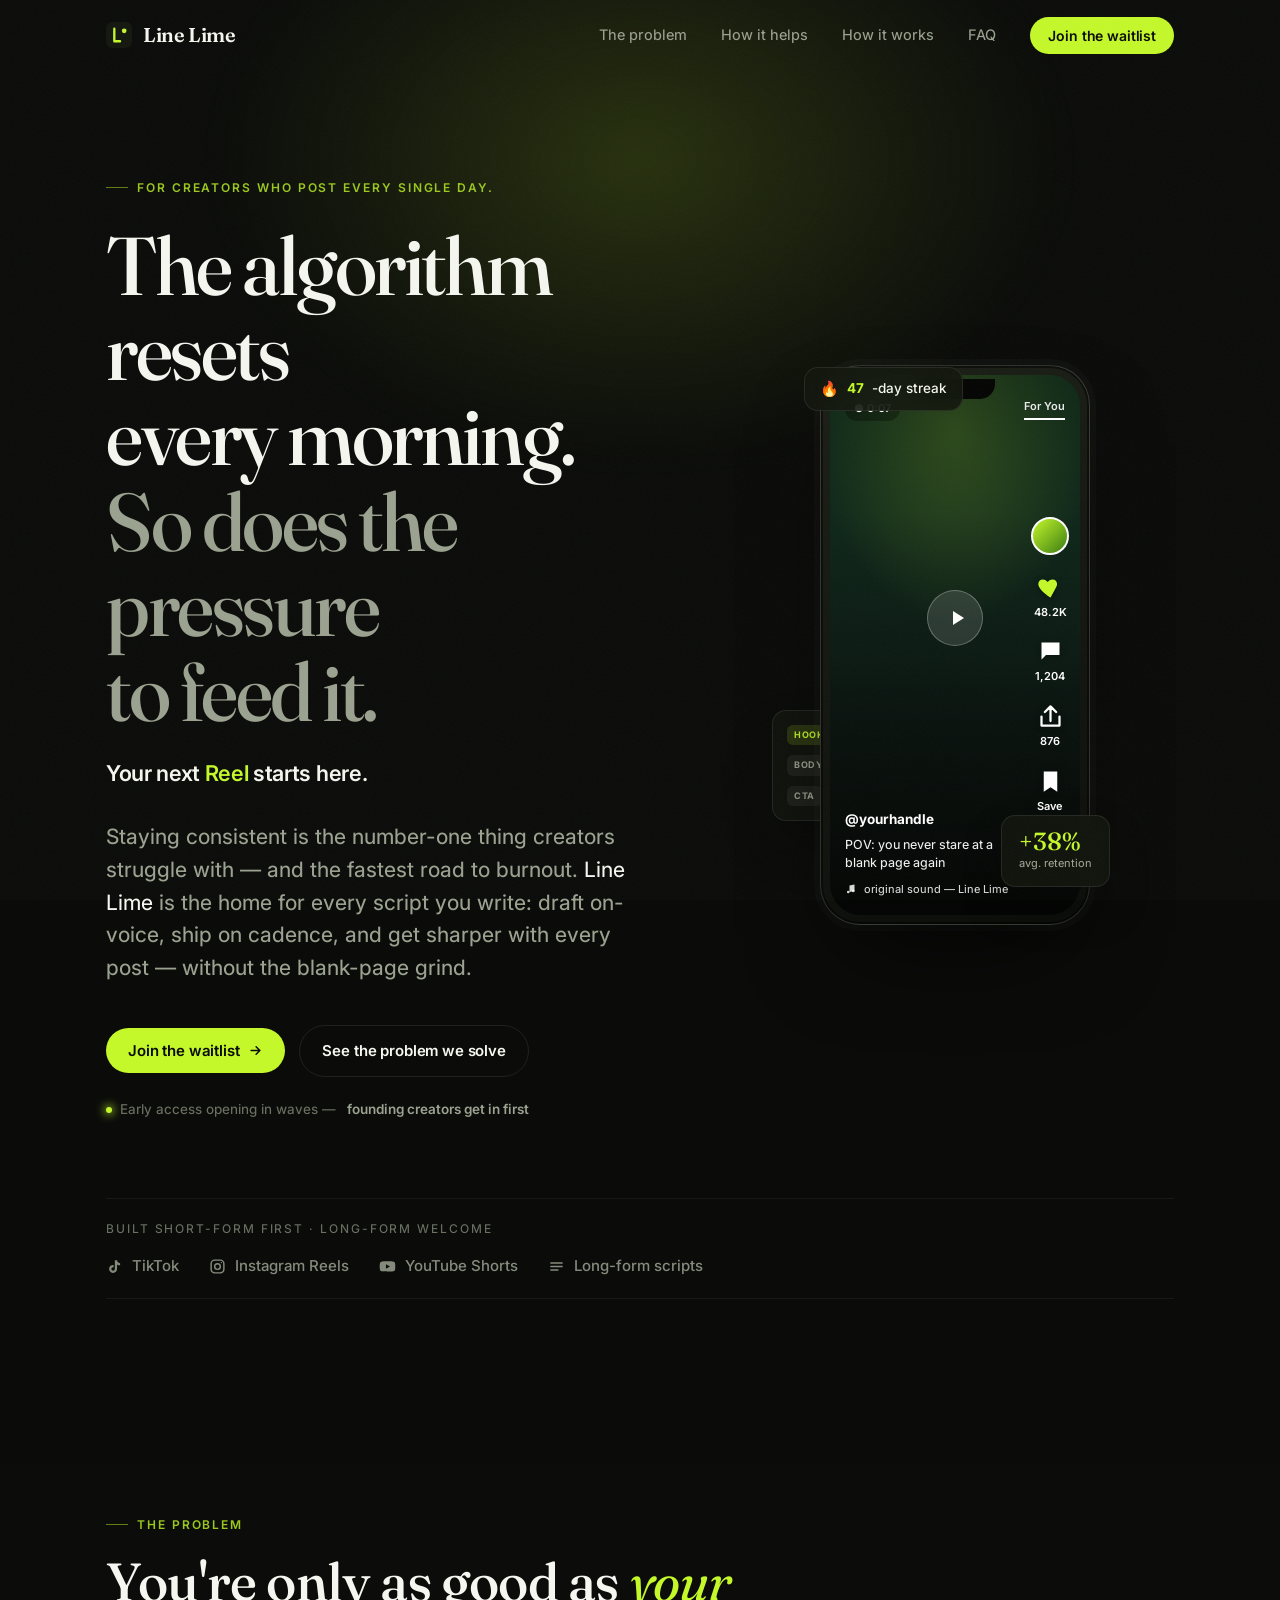
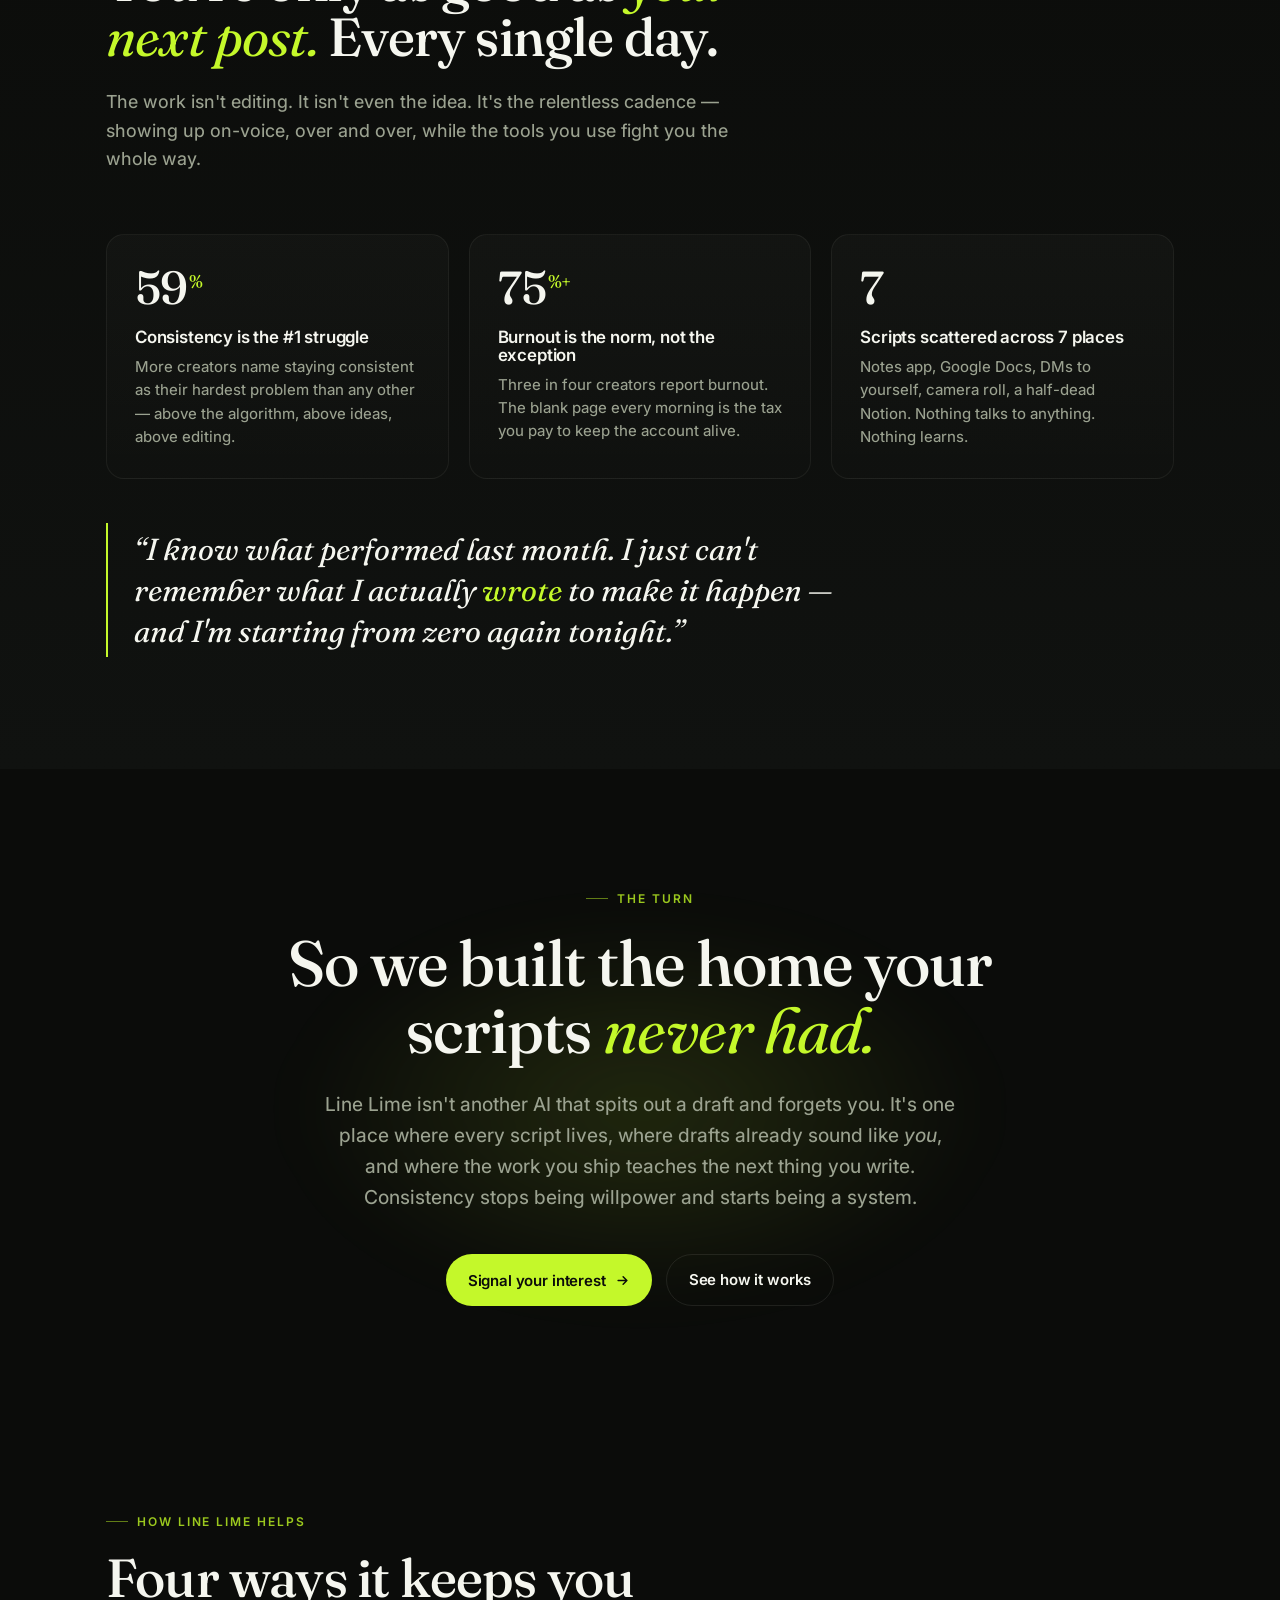
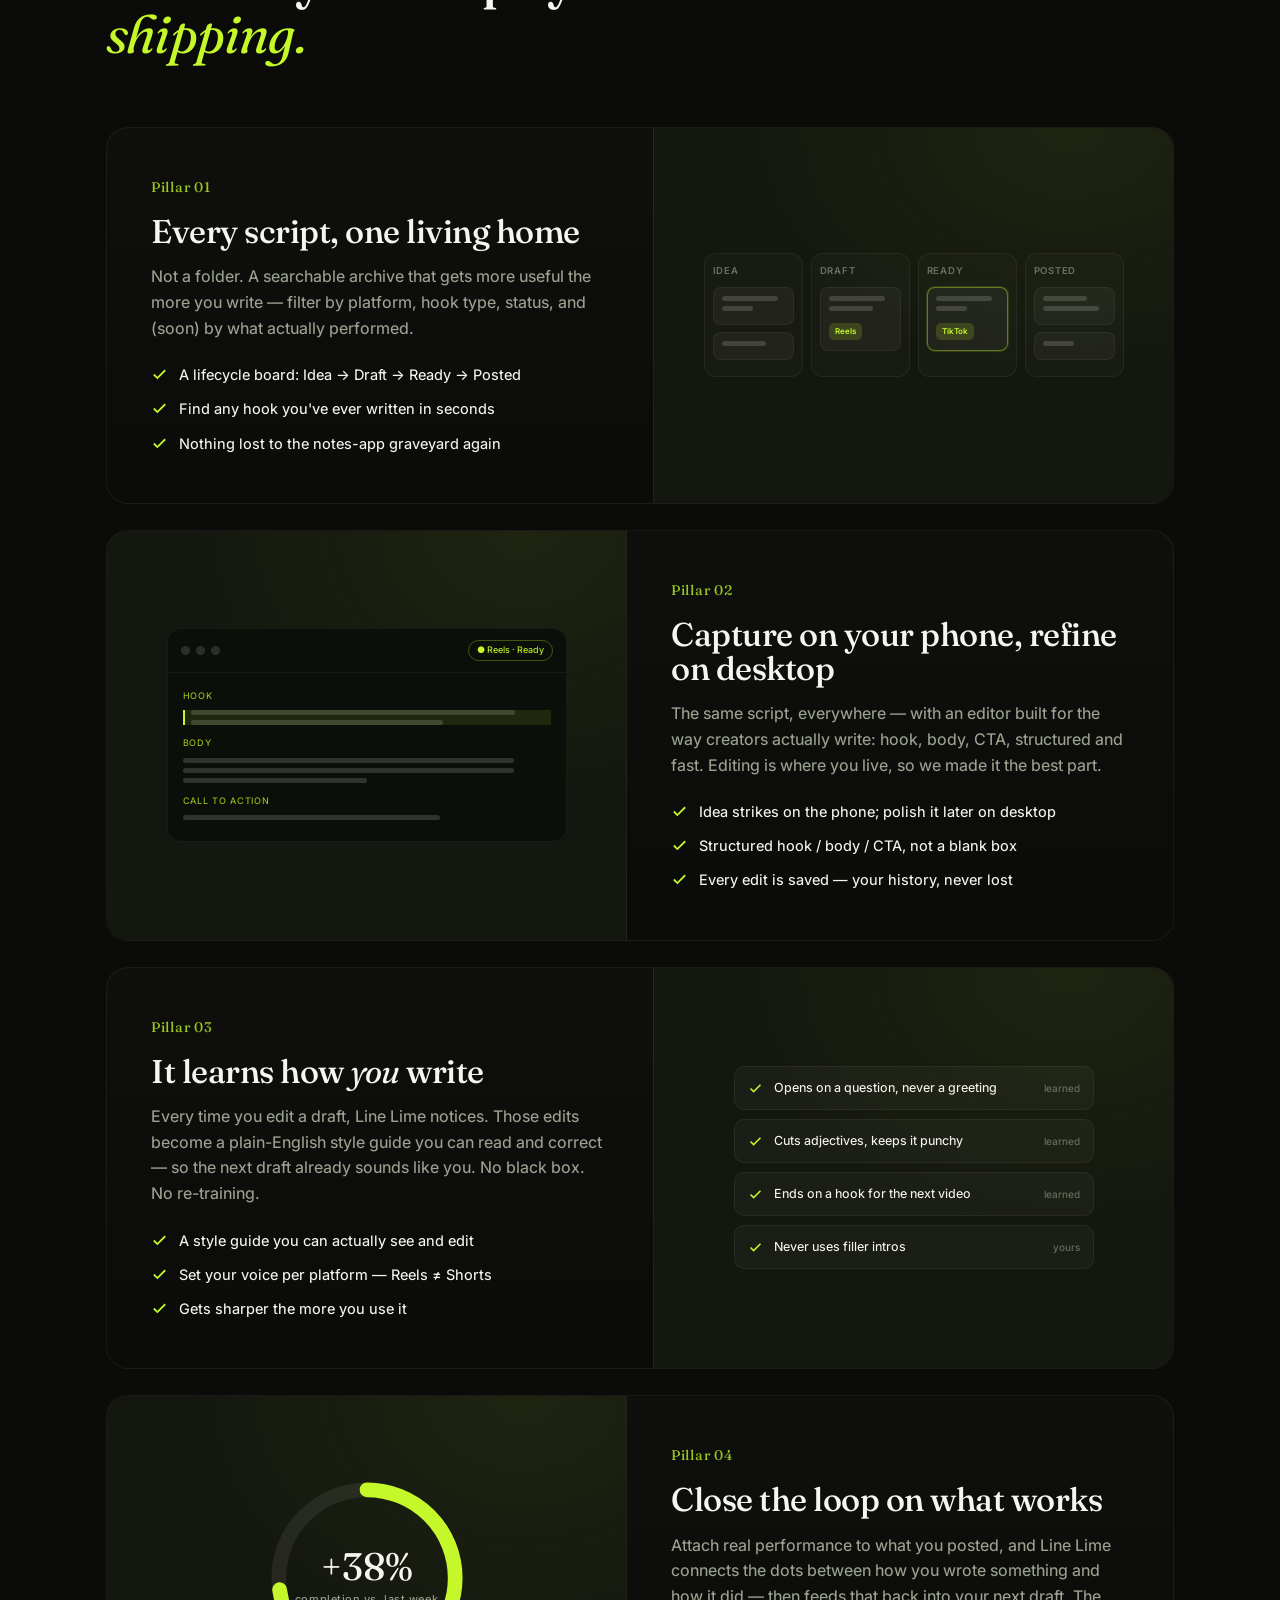
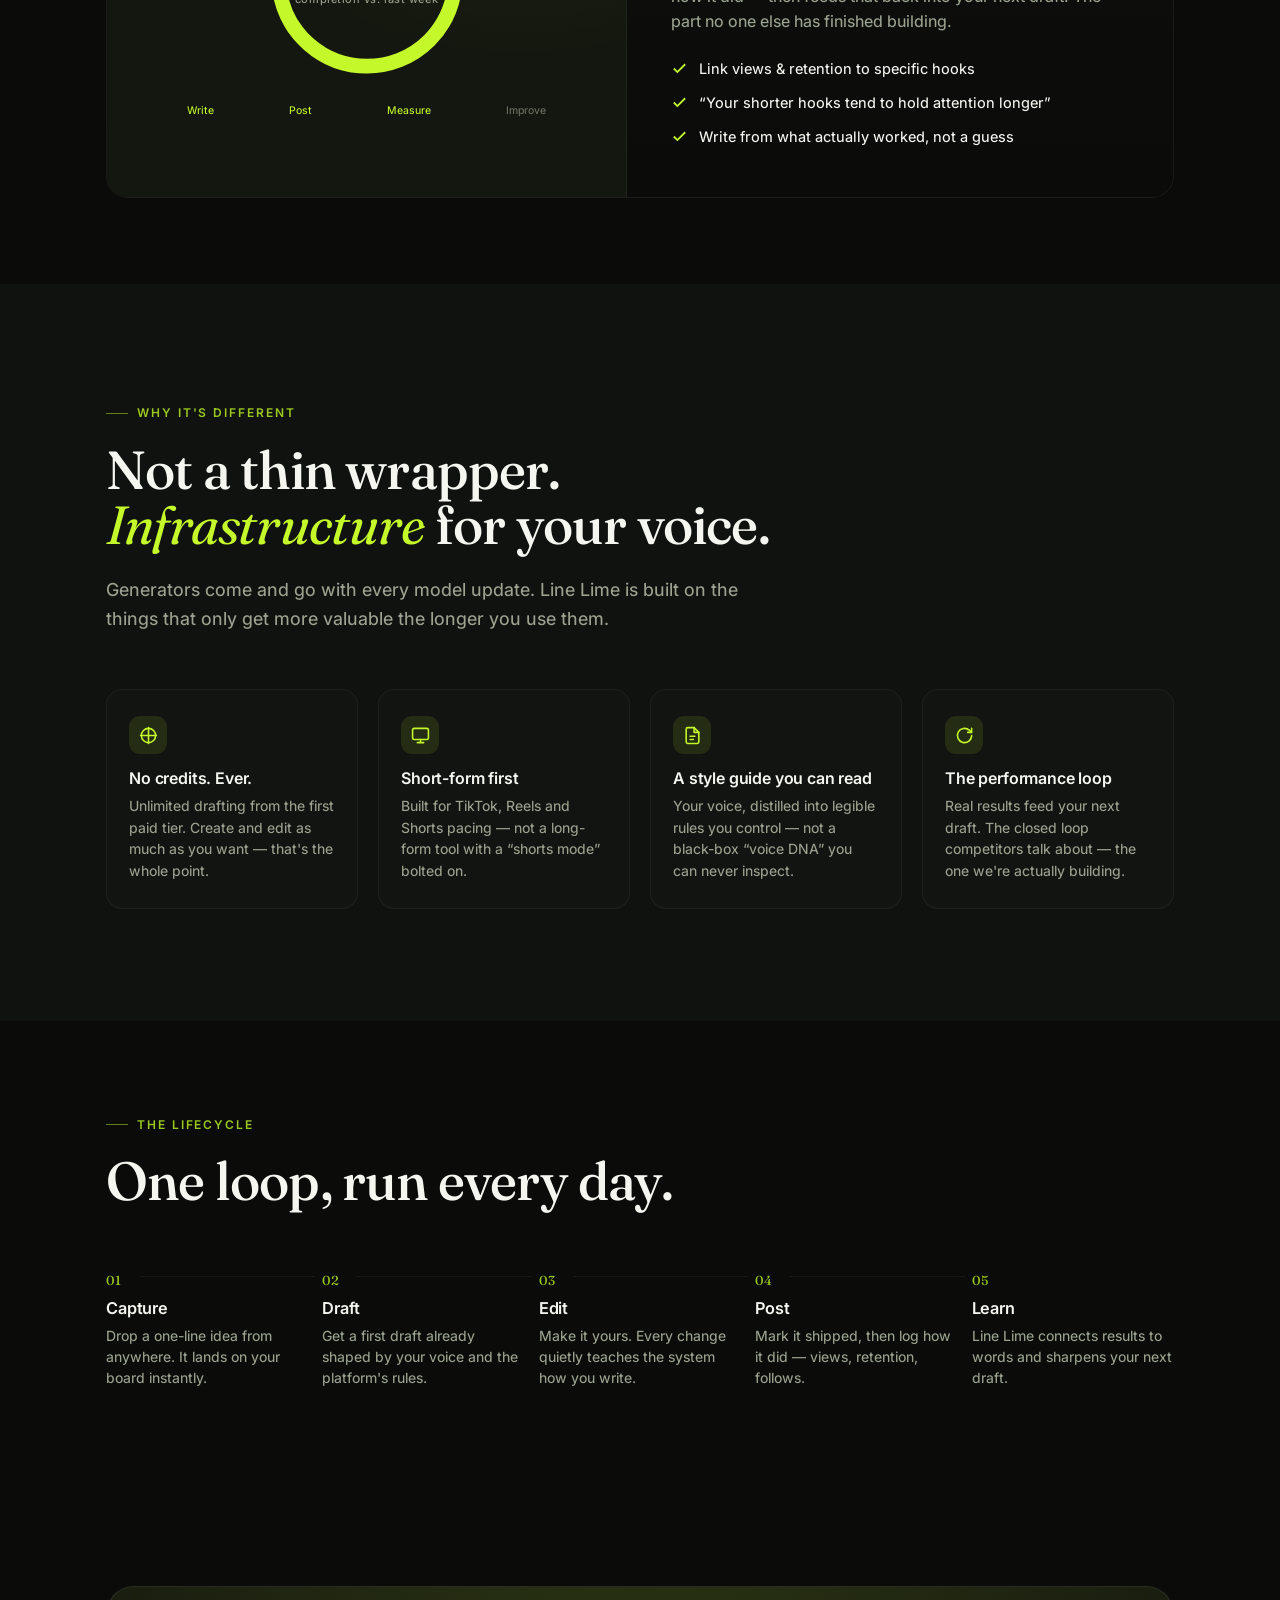
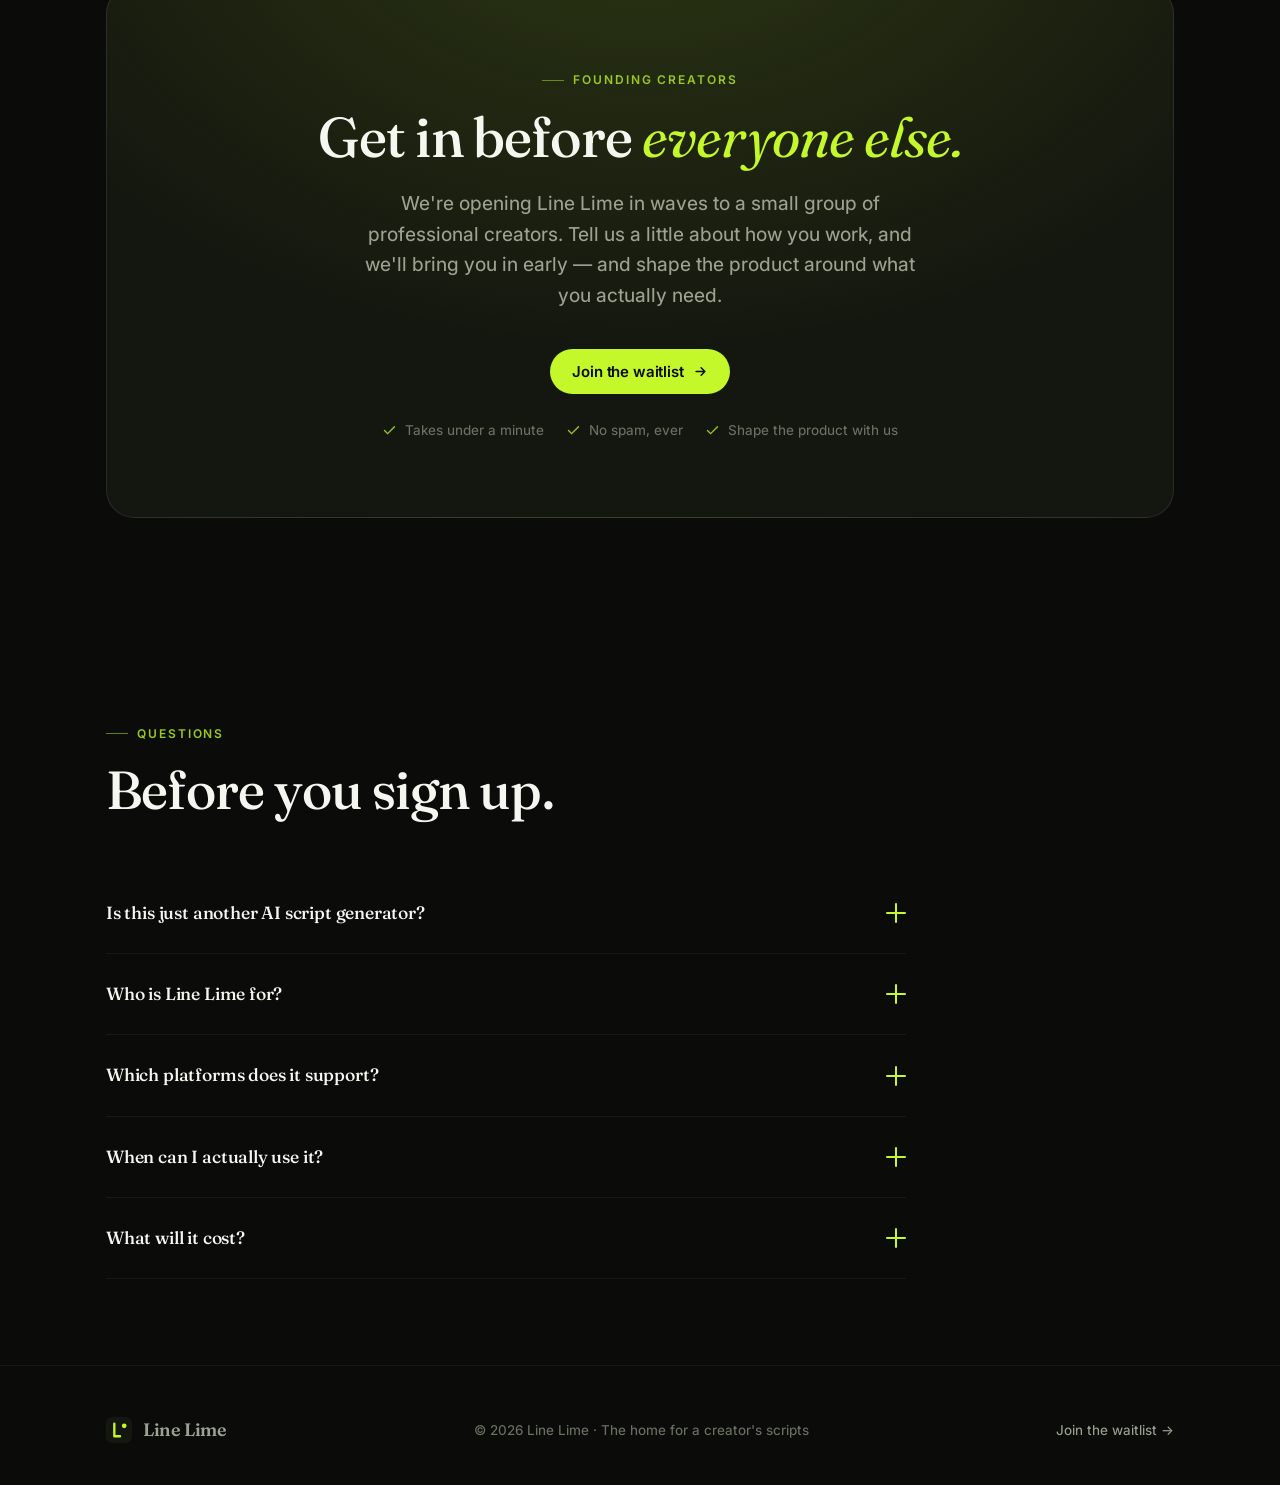
==== index.html @ 49a0074d "Hero polish: fix rotator trailing space, nudge phone right, desktop-only line breaks - remove .rotat" ====
<!DOCTYPE html>
<html lang="en">
<head>
<meta charset="UTF-8" />
<meta name="viewport" content="width=device-width, initial-scale=1.0" />
<title>Line Lime — Stay consistent without the burnout</title>
<meta name="description" content="Line Lime is the home for a professional creator's short-form scripts — write, edit, organize, and learn from every one. Ship consistently, on-voice, without the blank-page grind. Join the waitlist." />

<!-- Open Graph -->
<meta property="og:type" content="website" />
<meta property="og:title" content="Line Lime — Stay consistent without the burnout" />
<meta property="og:description" content="The home for a professional creator's short-form scripts. Write, edit, organize, and learn from every one — so you ship consistently without burning out." />
<meta name="theme-color" content="#0B0C0A" />
<meta name="twitter:card" content="summary_large_image" />

<link rel="preconnect" href="https://fonts.googleapis.com" />
<link rel="preconnect" href="https://fonts.gstatic.com" crossorigin />
<link href="https://fonts.googleapis.com/css2?family=Fraunces:ital,opsz,wght@0,9..144,400;0,9..144,500;0,9..144,600;1,9..144,400&family=Inter:wght@400;450;500;600&display=swap" rel="stylesheet" />

<link rel="icon" href="data:image/svg+xml,%3Csvg xmlns='http://www.w3.org/2000/svg' viewBox='0 0 100 100'%3E%3Crect width='100' height='100' rx='22' fill='%230B0C0A'/%3E%3Cpath d='M30 26v48M30 74h20' stroke='%23C4F82A' stroke-width='9' stroke-linecap='round' fill='none'/%3E%3Ccircle cx='68' cy='34' r='9' fill='%23C4F82A'/%3E%3C/svg%3E" />

<style>
  :root{
    --bg:#0B0C0A;
    --bg-2:#101210;
    --panel:#14170F;
    --ink:#F5F6EF;
    --muted:#9BA290;
    --faint:#6B7162;
    --lime:#C4F82A;
    --lime-dim:#9BC81E;
    --line:rgba(240,242,230,.09);
    --line-2:rgba(240,242,230,.055);
    --radius:18px;
    --maxw:1120px;
    --ease:cubic-bezier(.2,.7,.2,1);
  }

  *{box-sizing:border-box;margin:0;padding:0}
  html{scroll-behavior:smooth}
  body{
    background:var(--bg);
    color:var(--ink);
    font-family:'Inter',system-ui,-apple-system,sans-serif;
    font-weight:450;
    line-height:1.6;
    -webkit-font-smoothing:antialiased;
    text-rendering:optimizeLegibility;
    overflow-x:hidden;
  }
  ::selection{background:var(--lime);color:#0B0C0A}

  h1,h2,h3{font-family:'Fraunces',Georgia,serif;font-weight:500;letter-spacing:-.015em;line-height:1.04}
  a{color:inherit;text-decoration:none}
  .serif-i{font-style:italic;font-weight:400}
  .lime{color:var(--lime)}

  /* grain overlay */
  body::before{
    content:"";position:fixed;inset:0;z-index:9999;pointer-events:none;opacity:.035;
    background-image:url("data:image/svg+xml,%3Csvg xmlns='http://www.w3.org/2000/svg' width='140' height='140'%3E%3Cfilter id='n'%3E%3CfeTurbulence type='fractalNoise' baseFrequency='.85' numOctaves='3' stitchTiles='stitch'/%3E%3C/filter%3E%3Crect width='100%25' height='100%25' filter='url(%23n)'/%3E%3C/svg%3E");
  }

  .wrap{max-width:var(--maxw);margin:0 auto;padding:0 26px}
  .eyebrow{
    font-size:12px;font-weight:600;letter-spacing:.16em;text-transform:uppercase;
    color:var(--lime-dim);display:inline-flex;align-items:center;gap:9px;
  }
  .eyebrow::before{content:"";width:22px;height:1px;background:var(--lime-dim);opacity:.6}

  /* ---------- nav ---------- */
  header{
    position:fixed;top:0;left:0;right:0;z-index:100;
    transition:background .4s var(--ease),border-color .4s var(--ease),backdrop-filter .4s;
    border-bottom:1px solid transparent;
  }
  header.scrolled{
    background:rgba(11,12,10,.72);backdrop-filter:blur(16px) saturate(1.2);
    border-bottom:1px solid var(--line-2);
  }
  .nav{display:flex;align-items:center;justify-content:space-between;height:70px}
  .brand{display:flex;align-items:center;gap:11px;font-family:'Fraunces',serif;font-size:20px;font-weight:600;letter-spacing:-.02em}
  .brand svg{width:26px;height:26px;flex:none}
  .nav-links{display:flex;align-items:center;gap:34px}
  .nav-links a{font-size:14.5px;color:var(--muted);transition:color .2s}
  .nav-links a:hover{color:var(--ink)}
  .nav-cta{display:inline-flex}

  .btn{
    display:inline-flex;align-items:center;justify-content:center;gap:9px;
    font-family:'Inter',sans-serif;font-weight:600;font-size:15px;letter-spacing:-.01em;
    padding:13px 22px;border-radius:100px;cursor:pointer;border:none;
    transition:transform .25s var(--ease),box-shadow .25s var(--ease),background .2s,color .2s;
    white-space:nowrap;
  }
  .btn-primary{background:var(--lime);color:#0B0C0A;box-shadow:0 0 0 0 rgba(196,248,42,.5)}
  .btn-primary:hover{transform:translateY(-2px);box-shadow:0 14px 40px -10px rgba(196,248,42,.55)}
  .btn-ghost{background:transparent;color:var(--ink);border:1px solid var(--line)}
  .btn-ghost:hover{border-color:rgba(240,242,230,.28);background:rgba(240,242,230,.03)}
  .btn-sm{padding:10px 18px;font-size:14px}
  .btn .arr{transition:transform .25s var(--ease)}
  .btn:hover .arr{transform:translateX(3px)}

  /* ---------- hero ---------- */
  .hero{position:relative;padding:170px 0 96px;overflow:hidden}
  .hero-glow{
    position:absolute;top:-160px;left:50%;transform:translateX(-50%);
    width:900px;height:640px;pointer-events:none;z-index:0;
    background:radial-gradient(ellipse at center,rgba(196,248,42,.16),rgba(196,248,42,.05) 42%,transparent 68%);
    filter:blur(20px);
  }
  .hero-inner{position:relative;z-index:1;max-width:920px}
  .hero h1{
    font-size:clamp(2.7rem,6.4vw,5.15rem);margin:26px 0 0;
    letter-spacing:-.03em;
  }
  .hero h1 .soft{color:var(--muted);display:block}
  .hero p.lede{
    font-size:clamp(1.08rem,1.7vw,1.32rem);color:var(--muted);
    max-width:620px;margin:30px 0 0;line-height:1.55;font-weight:450;
  }
  .hero-actions{display:flex;flex-wrap:wrap;gap:14px;margin-top:40px;align-items:center}
  .hero-note{font-size:13.5px;color:var(--faint);display:flex;align-items:center;gap:8px}
  .hero-note b{color:var(--muted);font-weight:600}
  .dot{width:6px;height:6px;border-radius:50%;background:var(--lime);box-shadow:0 0 10px 1px var(--lime);animation:pulse 2.4s var(--ease) infinite}
  @keyframes pulse{0%,100%{opacity:1}50%{opacity:.35}}

  .marquee-strip{
    margin-top:78px;border-top:1px solid var(--line-2);border-bottom:1px solid var(--line-2);
    padding:20px 0;position:relative;z-index:1;
  }
  .marquee-label{font-size:12px;letter-spacing:.16em;text-transform:uppercase;color:var(--faint);margin-bottom:16px}
  .platforms{display:flex;flex-wrap:wrap;gap:14px 30px;align-items:center;color:var(--muted);font-size:15px;font-weight:500}
  .platforms span{display:inline-flex;align-items:center;gap:9px;opacity:.85}
  .platforms svg{width:17px;height:17px;flex:none;color:var(--muted)}

  /* ============================================================
     HERO VISUAL (ADDED) — vertical short-form phone mock.
     Self-contained: delete this block + the matching HTML block,
     and rename .hero-grid -> .hero-inner, to fully revert.
     ============================================================ */
  .hero-grid{position:relative;z-index:1;display:grid;grid-template-columns:minmax(0,1.02fr) minmax(0,.98fr);gap:44px;align-items:center}
  .hero-copy{max-width:640px}
  .hero-kicker{margin-top:22px;font-size:clamp(1.05rem,1.7vw,1.4rem);font-weight:600;letter-spacing:-.015em;color:var(--ink)}
  .rotator{display:inline-block;color:var(--lime);transition:opacity .25s var(--ease),transform .25s var(--ease)}
  .rotator.out{opacity:0;transform:translateY(-9px)}
  .hbreak{display:none} /* forced hero line-breaks — desktop only (enabled in min-width:921 below) */

  .hero-visual{position:relative;z-index:1;display:flex;align-items:center;justify-content:center;min-height:580px}
  .hv-stage{position:relative;width:270px}

  .hv-phone{position:relative;z-index:2;width:270px;height:560px;padding:9px;border-radius:40px;
    background:linear-gradient(160deg,#1b1f16,#0c0e0a);border:1px solid rgba(240,242,230,.14);
    box-shadow:0 44px 100px -34px rgba(0,0,0,.85),0 0 0 6px rgba(240,242,230,.018),inset 0 0 0 2px rgba(0,0,0,.5);
    animation:hvFloat 6s ease-in-out infinite}
  .hv-notch{position:absolute;top:13px;left:50%;transform:translateX(-50%);width:80px;height:20px;background:#050604;border-radius:0 0 15px 15px;z-index:6}
  .hv-screen{position:relative;width:100%;height:100%;border-radius:31px;overflow:hidden;display:flex;flex-direction:column;
    background:radial-gradient(120% 78% at 50% 10%,rgba(196,248,42,.20),transparent 46%),linear-gradient(180deg,#123320,#0b1712 58%,#0a0d0a)}
  .hv-screen::after{content:"";position:absolute;inset:0;pointer-events:none;
    background:linear-gradient(180deg,rgba(0,0,0,.28),transparent 26%,transparent 52%,rgba(0,0,0,.6))}
  .hv-top{position:relative;z-index:3;display:flex;justify-content:space-between;align-items:center;padding:22px 15px 0;font-size:11px;font-weight:600;color:rgba(255,255,255,.9)}
  .hv-live{background:rgba(0,0,0,.32);padding:3px 9px;border-radius:20px;color:#fff}
  .hv-fyp{border-bottom:2px solid #fff;padding-bottom:3px}
  .hv-play{position:absolute;top:45%;left:50%;transform:translate(-50%,-50%);z-index:2;width:56px;height:56px;border-radius:50%;
    background:rgba(255,255,255,.13);border:1px solid rgba(255,255,255,.28);display:flex;align-items:center;justify-content:center;backdrop-filter:blur(3px)}
  .hv-play svg{width:24px;height:24px;color:#fff;margin-left:3px}
  .hv-rail{position:absolute;right:11px;bottom:100px;z-index:3;display:flex;flex-direction:column;align-items:center;gap:17px}
  .hv-ava{width:38px;height:38px;border-radius:50%;background:linear-gradient(135deg,var(--lime),#3a7d10);border:2px solid #fff;margin-bottom:2px}
  .hv-act{display:flex;flex-direction:column;align-items:center;gap:3px;color:#fff}
  .hv-act svg{width:27px;height:27px;filter:drop-shadow(0 1px 3px rgba(0,0,0,.45))}
  .hv-act.liked svg{color:var(--lime)}
  .hv-act b{font-size:11px;font-weight:600}
  .hv-caption{position:absolute;left:15px;right:60px;bottom:17px;z-index:3;color:#fff}
  .hv-handle{font-weight:700;font-size:13.5px;margin-bottom:5px}
  .hv-cap{font-size:12.5px;line-height:1.42;color:rgba(255,255,255,.94);margin-bottom:9px}
  .hv-sound{display:flex;align-items:center;gap:7px;font-size:11px;color:rgba(255,255,255,.85)}
  .hv-sound svg{width:12px;height:12px;flex:none}

  .hv-chip{position:absolute;z-index:4;background:rgba(19,22,14,.82);backdrop-filter:blur(12px);
    border:1px solid var(--line);border-radius:14px;box-shadow:0 22px 55px -22px rgba(0,0,0,.7)}
  .hv-streak{top:2px;left:-16px;padding:10px 15px;display:flex;align-items:center;gap:8px;font-size:13.5px;font-weight:500;color:var(--ink);animation:hvFloat 6s ease-in-out infinite .5s}
  .hv-streak b{color:var(--lime);font-weight:700}
  .hv-streak .fire{font-size:15px;line-height:1}
  .hv-stat{bottom:38px;right:-20px;padding:13px 17px;display:flex;flex-direction:column;gap:2px;text-align:left;animation:hvFloat 7s ease-in-out infinite 1.1s}
  .hv-stat b{font-family:'Fraunces',serif;font-weight:500;font-size:1.55rem;color:var(--lime);line-height:1}
  .hv-stat span{font-size:11px;color:var(--muted)}

  .hv-scriptcard{position:absolute;z-index:1;left:-48px;bottom:104px;width:174px;padding:14px;
    background:rgba(18,21,14,.94);border:1px solid var(--line);border-radius:14px;
    box-shadow:0 26px 64px -26px rgba(0,0,0,.78);animation:hvFloatRot 6.5s ease-in-out infinite .3s}
  .hv-sc-row{display:flex;align-items:center;gap:10px;margin-bottom:10px}
  .hv-sc-row:last-child{margin-bottom:0}
  .hv-sc-tag{font-size:9px;font-weight:700;letter-spacing:.06em;text-transform:uppercase;color:var(--lime);background:rgba(196,248,42,.15);padding:3px 7px;border-radius:6px;flex:none}
  .hv-sc-tag.dim{color:var(--muted);background:rgba(240,242,230,.06)}
  .hv-l{height:6px;border-radius:4px;background:rgba(240,242,230,.18);display:block}
  .hv-l.w80{width:78px}.hv-l.w60{width:56px}.hv-l.w40{width:38px}

  @keyframes hvFloat{0%,100%{transform:translateY(0)}50%{transform:translateY(-10px)}}
  @keyframes hvFloatRot{0%,100%{transform:translateY(0) rotate(-5deg)}50%{transform:translateY(-10px) rotate(-5deg)}}

  @media (min-width:921px){
    .hbreak{display:inline}              /* enable the after-"resets" / after-"pressure" breaks on desktop */
    .hv-stage{transform:translateX(32px)} /* nudge the phone a touch to the right */
  }
  @media (max-width:920px){
    .hero-grid{grid-template-columns:1fr;gap:8px}
    .hero-copy{max-width:660px}
    .hero-visual{min-height:0;margin-top:34px;justify-content:flex-start}
    .hv-scriptcard{left:-24px}
  }
  @media (max-width:560px){
    .hero-visual{justify-content:center}
    .hv-stage{transform:scale(.92)}
    .hv-scriptcard{display:none}
    .hv-stat{right:-6px}
  }
  @media (prefers-reduced-motion:reduce){
    .hv-phone,.hv-streak,.hv-stat,.hv-scriptcard{animation:none}
  }
  /* ====================== /HERO VISUAL ====================== */

  /* ---------- generic section ---------- */
  section{position:relative}
  .band{padding:112px 0}
  .band-tight{padding:86px 0}
  .sec-head{max-width:720px}
  .sec-head h2{font-size:clamp(2rem,4.2vw,3.35rem);margin:20px 0 0}
  .sec-head p{color:var(--muted);font-size:clamp(1.02rem,1.4vw,1.18rem);margin-top:22px;line-height:1.6;max-width:640px}

  /* ---------- PAIN section ---------- */
  #pain{background:linear-gradient(180deg,var(--bg),var(--bg-2))}
  .pain-grid{display:grid;grid-template-columns:repeat(3,1fr);gap:20px;margin-top:60px}
  .pain-card{
    background:linear-gradient(180deg,rgba(240,242,230,.028),rgba(240,242,230,.008));
    border:1px solid var(--line-2);border-radius:var(--radius);padding:30px 28px;
    transition:border-color .35s var(--ease),transform .35s var(--ease);
  }
  .pain-card:hover{border-color:var(--line);transform:translateY(-4px)}
  .pain-card .k{font-family:'Fraunces',serif;font-size:2.9rem;font-weight:500;color:var(--ink);letter-spacing:-.02em;line-height:1}
  .pain-card .k .u{font-size:1.15rem;color:var(--lime);vertical-align:super;margin-left:2px}
  .pain-card h3{font-family:'Inter',sans-serif;font-size:1.06rem;font-weight:600;margin:18px 0 8px;letter-spacing:-.01em}
  .pain-card p{color:var(--muted);font-size:15px;line-height:1.55}
  .pain-vignette{
    margin-top:44px;border-left:2px solid var(--lime);padding:6px 0 6px 26px;
    max-width:760px;
  }
  .pain-vignette p{font-family:'Fraunces',serif;font-style:italic;font-size:clamp(1.3rem,2.5vw,1.9rem);line-height:1.34;color:var(--ink);font-weight:400}

  /* ---------- TURN / solution intro ---------- */
  #turn{background:var(--bg);text-align:center;overflow:hidden}
  #turn .glow{
    position:absolute;left:50%;top:20%;transform:translateX(-50%);width:760px;height:420px;z-index:0;
    background:radial-gradient(ellipse,rgba(196,248,42,.12),transparent 66%);filter:blur(30px);pointer-events:none;
  }
  .turn-inner{position:relative;z-index:1;max-width:840px;margin:0 auto}
  .turn-inner h2{font-size:clamp(2.2rem,5vw,4rem);margin:22px auto 0}
  .turn-inner p{color:var(--muted);font-size:clamp(1.05rem,1.5vw,1.24rem);margin:26px auto 0;max-width:640px}
  .turn-actions{margin-top:42px;display:flex;gap:14px;justify-content:center;flex-wrap:wrap}

  /* ---------- pillars ---------- */
  .pillars{display:flex;flex-direction:column;gap:26px;margin-top:64px}
  .pillar{
    display:grid;grid-template-columns:1.05fr 1fr;gap:0;align-items:stretch;
    border:1px solid var(--line-2);border-radius:22px;overflow:hidden;
    background:linear-gradient(180deg,rgba(240,242,230,.02),rgba(240,242,230,.004));
  }
  .pillar:nth-child(even){grid-template-columns:1fr 1.05fr}
  .pillar:nth-child(even) .pillar-copy{order:2}
  .pillar-copy{padding:48px 44px;display:flex;flex-direction:column;justify-content:center}
  .pillar-num{font-family:'Fraunces',serif;font-size:14px;color:var(--lime-dim);letter-spacing:.05em}
  .pillar-copy h3{font-size:clamp(1.5rem,2.6vw,2.05rem);margin:16px 0 0}
  .pillar-copy p{color:var(--muted);font-size:16px;margin-top:16px;line-height:1.6}
  .pillar-copy .feat{list-style:none;margin-top:22px;display:flex;flex-direction:column;gap:11px}
  .pillar-copy .feat li{display:flex;gap:11px;align-items:flex-start;font-size:14.5px;color:var(--ink)}
  .pillar-copy .feat li svg{width:17px;height:17px;color:var(--lime);flex:none;margin-top:3px}
  .pillar-visual{
    position:relative;background:radial-gradient(120% 120% at 80% 0%,rgba(196,248,42,.06),transparent 55%),var(--panel);
    border-left:1px solid var(--line-2);min-height:340px;display:flex;align-items:center;justify-content:center;padding:34px;overflow:hidden;
  }
  .pillar:nth-child(even) .pillar-visual{border-left:none;border-right:1px solid var(--line-2)}

  /* mock: lifecycle board */
  .mock{width:100%;max-width:420px}
  .mock-board{display:grid;grid-template-columns:repeat(4,1fr);gap:8px}
  .mock-col{background:rgba(255,255,255,.02);border:1px solid var(--line-2);border-radius:12px;padding:9px 8px;min-height:120px}
  .mock-col h4{font-family:'Inter',sans-serif;font-size:9.5px;font-weight:600;letter-spacing:.08em;text-transform:uppercase;color:var(--faint);margin-bottom:9px;display:flex;justify-content:space-between}
  .mock-card{background:rgba(255,255,255,.04);border:1px solid var(--line-2);border-radius:8px;padding:8px;margin-bottom:7px}
  .mock-card.hl{border-color:rgba(196,248,42,.4);box-shadow:0 0 0 1px rgba(196,248,42,.15)}
  .mock-line{height:5px;border-radius:3px;background:rgba(240,242,230,.16);margin-bottom:5px}
  .mock-line.w70{width:70%}.mock-line.w50{width:50%}.mock-line.w90{width:90%}
  .mock-tag{display:inline-block;font-size:8px;padding:2px 6px;border-radius:5px;background:rgba(196,248,42,.16);color:var(--lime);font-weight:600;margin-top:3px}

  /* mock: editor */
  .mock-editor{width:100%;max-width:400px;background:#0c0e0a;border:1px solid var(--line-2);border-radius:14px;overflow:hidden}
  .mock-topbar{display:flex;gap:6px;padding:11px 13px;border-bottom:1px solid var(--line-2);align-items:center}
  .mock-topbar .cd{width:9px;height:9px;border-radius:50%;background:rgba(240,242,230,.14)}
  .mock-topbar .pill{margin-left:auto;font-size:9px;color:var(--lime);border:1px solid rgba(196,248,42,.3);padding:2px 8px;border-radius:20px}
  .mock-body{padding:16px 15px}
  .mock-label{font-size:9px;letter-spacing:.1em;text-transform:uppercase;color:var(--lime-dim);margin:11px 0 7px}
  .mock-label:first-child{margin-top:0}
  .mock-diff-add{background:rgba(196,248,42,.1);border-left:2px solid var(--lime);padding-left:6px}
  .mock-diff-del .mock-line{background:rgba(255,120,120,.22);position:relative}

  /* mock: style guide */
  .mock-style{width:100%;max-width:360px;display:flex;flex-direction:column;gap:9px}
  .mock-rule{display:flex;align-items:center;gap:11px;background:rgba(255,255,255,.03);border:1px solid var(--line-2);border-radius:10px;padding:11px 13px;font-size:12.5px;color:var(--ink)}
  .mock-rule svg{width:15px;height:15px;color:var(--lime);flex:none}
  .mock-rule .meta{margin-left:auto;font-size:10px;color:var(--faint)}

  /* mock: perf loop */
  .mock-loop{width:100%;max-width:360px;text-align:center}
  .loop-ring{position:relative;width:210px;height:210px;margin:0 auto}
  .loop-ring svg{width:100%;height:100%;transform:rotate(-90deg)}
  .loop-center{position:absolute;inset:0;display:flex;flex-direction:column;align-items:center;justify-content:center}
  .loop-center .big{font-family:'Fraunces',serif;font-size:2.4rem;color:var(--ink);line-height:1}
  .loop-center .sm{font-size:11px;color:var(--muted);margin-top:5px;letter-spacing:.05em}
  .loop-steps{display:flex;justify-content:space-between;margin-top:20px;font-size:10.5px;color:var(--faint)}
  .loop-steps span.on{color:var(--lime)}

  /* ---------- no credits strip ---------- */
  #diff{background:var(--bg-2)}
  .diff-grid{display:grid;grid-template-columns:repeat(4,1fr);gap:20px;margin-top:56px}
  .diff-item{padding:26px 22px;border:1px solid var(--line-2);border-radius:16px;background:rgba(240,242,230,.012)}
  .diff-item .ico{width:38px;height:38px;border-radius:11px;background:rgba(196,248,42,.1);display:flex;align-items:center;justify-content:center;margin-bottom:16px}
  .diff-item .ico svg{width:19px;height:19px;color:var(--lime)}
  .diff-item h3{font-family:'Inter',sans-serif;font-size:1rem;font-weight:600;margin-bottom:8px;letter-spacing:-.01em}
  .diff-item p{color:var(--muted);font-size:14px;line-height:1.55}

  /* ---------- how it works ---------- */
  .steps{margin-top:60px;display:grid;grid-template-columns:repeat(5,1fr);gap:14px;counter-reset:s}
  .step{position:relative;padding-top:30px}
  .step::before{
    counter-increment:s;content:counter(s,decimal-leading-zero);
    font-family:'Fraunces',serif;font-size:13px;color:var(--lime-dim);
    position:absolute;top:0;left:0;
  }
  .step::after{content:"";position:absolute;top:6px;left:34px;right:-7px;height:1px;background:var(--line-2)}
  .step:last-child::after{display:none}
  .step h3{font-family:'Inter',sans-serif;font-size:1.02rem;font-weight:600;margin-bottom:8px;letter-spacing:-.01em}
  .step p{color:var(--muted);font-size:14px;line-height:1.5}

  /* ---------- final CTA ---------- */
  #join{position:relative;overflow:hidden}
  .cta-box{
    position:relative;border:1px solid var(--line);border-radius:28px;overflow:hidden;
    background:radial-gradient(120% 160% at 50% -20%,rgba(196,248,42,.14),transparent 55%),var(--panel);
    padding:76px 40px;text-align:center;
  }
  .cta-box h2{font-size:clamp(2.1rem,4.6vw,3.5rem)}
  .cta-box p{color:var(--muted);font-size:clamp(1.02rem,1.5vw,1.2rem);max-width:560px;margin:22px auto 0}
  .cta-box .turn-actions{margin-top:38px}
  .cta-meta{margin-top:26px;font-size:13.5px;color:var(--faint);display:flex;gap:22px;justify-content:center;flex-wrap:wrap}
  .cta-meta span{display:inline-flex;align-items:center;gap:8px}
  .cta-meta svg{width:15px;height:15px;color:var(--lime-dim)}

  /* ---------- FAQ ---------- */
  .faq{margin-top:54px;max-width:800px}
  .faq details{border-bottom:1px solid var(--line-2);padding:4px 0}
  .faq summary{
    list-style:none;cursor:pointer;padding:22px 0;font-size:1.1rem;font-weight:500;
    font-family:'Fraunces',serif;display:flex;justify-content:space-between;align-items:center;gap:20px;letter-spacing:-.01em;
  }
  .faq summary::-webkit-details-marker{display:none}
  .faq summary .plus{flex:none;width:20px;height:20px;position:relative;transition:transform .3s var(--ease)}
  .faq summary .plus::before,.faq summary .plus::after{content:"";position:absolute;background:var(--lime);border-radius:2px}
  .faq summary .plus::before{top:9px;left:0;width:20px;height:2px}
  .faq summary .plus::after{top:0;left:9px;width:2px;height:20px;transition:transform .3s var(--ease)}
  .faq details[open] summary .plus::after{transform:rotate(90deg);opacity:0}
  .faq details[open] summary .plus{transform:rotate(180deg)}
  .faq .ans{color:var(--muted);font-size:15px;line-height:1.65;padding:0 0 22px;max-width:680px}

  /* ---------- footer ---------- */
  footer{border-top:1px solid var(--line-2);padding:50px 0 40px}
  .foot{display:flex;justify-content:space-between;align-items:center;gap:20px;flex-wrap:wrap}
  .foot .brand{font-size:18px}
  .foot p{color:var(--faint);font-size:13.5px}
  .foot a{color:var(--muted);font-size:13.5px}
  .foot a:hover{color:var(--ink)}

  /* ---------- modal ---------- */
  .modal-scrim{
    position:fixed;inset:0;z-index:1000;background:rgba(6,7,5,.7);backdrop-filter:blur(6px);
    display:flex;align-items:center;justify-content:center;padding:24px;opacity:0;pointer-events:none;transition:opacity .3s var(--ease);
  }
  .modal-scrim.open{opacity:1;pointer-events:auto}
  .modal{
    background:var(--bg-2);border:1px solid var(--line);border-radius:22px;width:100%;max-width:520px;
    max-height:92vh;overflow-y:auto;transform:translateY(18px) scale(.98);transition:transform .35s var(--ease);
    box-shadow:0 40px 120px -30px rgba(0,0,0,.8);
  }
  .modal-scrim.open .modal{transform:none}
  .modal-head{padding:30px 32px 20px;position:sticky;top:0;background:var(--bg-2);border-bottom:1px solid var(--line-2);z-index:2}
  .modal-head .eyebrow{margin-bottom:12px}
  .modal-head h3{font-size:1.7rem;letter-spacing:-.02em}
  .modal-head p{color:var(--muted);font-size:14.5px;margin-top:8px}
  .modal-close{position:absolute;top:24px;right:24px;background:none;border:none;color:var(--muted);cursor:pointer;width:30px;height:30px;display:flex;align-items:center;justify-content:center;border-radius:8px;transition:.2s}
  .modal-close:hover{background:rgba(255,255,255,.06);color:var(--ink)}
  form{padding:24px 32px 32px}
  .fld{margin-bottom:22px}
  .fld > label{display:block;font-size:13.5px;font-weight:600;color:var(--ink);margin-bottom:10px;letter-spacing:-.01em}
  .fld .req{color:var(--lime)}
  .fld .hint{font-weight:450;color:var(--faint);font-size:12px}
  input[type=email],select,textarea{
    width:100%;background:rgba(255,255,255,.03);border:1px solid var(--line);border-radius:11px;
    padding:13px 14px;color:var(--ink);font-family:inherit;font-size:15px;transition:border-color .2s,background .2s;
  }
  input[type=email]::placeholder,textarea::placeholder{color:var(--faint)}
  input:focus,select:focus,textarea:focus{outline:none;border-color:var(--lime);background:rgba(196,248,42,.04)}
  select{appearance:none;background-image:url("data:image/svg+xml,%3Csvg xmlns='http://www.w3.org/2000/svg' width='12' height='12' fill='none' stroke='%239BA290' stroke-width='2'%3E%3Cpath d='M2 4l4 4 4-4'/%3E%3C/svg%3E");background-repeat:no-repeat;background-position:right 14px center;padding-right:36px;cursor:pointer}
  textarea{resize:vertical;min-height:64px}
  .chips{display:flex;flex-wrap:wrap;gap:9px}
  .chip{position:relative}
  .chip input{position:absolute;opacity:0;width:0;height:0}
  .chip label{
    display:inline-flex;align-items:center;gap:7px;padding:9px 14px;border:1px solid var(--line);border-radius:100px;
    font-size:13.5px;color:var(--muted);cursor:pointer;transition:.2s;user-select:none;
  }
  .chip input:checked + label{border-color:var(--lime);background:rgba(196,248,42,.12);color:var(--ink)}
  .chip input:focus-visible + label{border-color:var(--lime)}
  .submit-row{margin-top:6px}
  .submit-row .btn{width:100%}
  .form-foot{margin-top:16px;font-size:12px;color:var(--faint);text-align:center;line-height:1.5}
  .hp{position:absolute;left:-9999px;opacity:0}

  .form-msg{display:none;padding:8px 0}
  .form-msg.err{display:block;color:#ff8b8b;font-size:13.5px;margin-top:8px;text-align:center}

  .success{display:none;text-align:center;padding:50px 34px 44px}
  .success.show{display:block}
  .success .check{width:66px;height:66px;border-radius:50%;background:rgba(196,248,42,.14);display:flex;align-items:center;justify-content:center;margin:0 auto 22px}
  .success .check svg{width:32px;height:32px;color:var(--lime)}
  .success h3{font-size:1.8rem}
  .success p{color:var(--muted);font-size:15px;margin-top:12px;max-width:360px;margin-inline:auto}

  /* ---------- reveal anim ---------- */
  .reveal{opacity:0;transform:translateY(26px);transition:opacity .8s var(--ease),transform .8s var(--ease)}
  .reveal.in{opacity:1;transform:none}
  .reveal.d1{transition-delay:.08s}.reveal.d2{transition-delay:.16s}.reveal.d3{transition-delay:.24s}

  @media (max-width:920px){
    .pain-grid{grid-template-columns:1fr;gap:14px}
    .diff-grid{grid-template-columns:1fr 1fr}
    .steps{grid-template-columns:1fr 1fr;gap:28px 18px}
    .step::after{display:none}
    .pillar,.pillar:nth-child(even){grid-template-columns:1fr}
    .pillar:nth-child(even) .pillar-copy{order:0}
    .pillar-visual,.pillar:nth-child(even) .pillar-visual{border-left:none;border-right:none;border-top:1px solid var(--line-2);min-height:280px}
    .nav-links a:not(.nav-cta){display:none}
  }
  @media (max-width:560px){
    .wrap{padding:0 20px}
    .hero{padding:140px 0 70px}
    .band{padding:78px 0}
    .diff-grid,.steps{grid-template-columns:1fr}
    .cta-box{padding:52px 22px}
    .pillar-copy{padding:34px 26px}
    .modal-head,form{padding-left:24px;padding-right:24px}
    .foot{flex-direction:column;align-items:flex-start;gap:16px}
  }
  @media (prefers-reduced-motion:reduce){
    .reveal{opacity:1;transform:none;transition:none}
    *{scroll-behavior:auto!important}
  }
</style>
</head>
<body>

<!-- ============ NAV ============ -->
<header id="hdr">
  <div class="wrap nav">
    <a class="brand" href="#top" aria-label="Line Lime home">
      <svg viewBox="0 0 100 100" aria-hidden="true"><rect width="100" height="100" rx="24" fill="#14170F"/><path d="M32 26v48M32 74h22" stroke="#C4F82A" stroke-width="9" stroke-linecap="round" fill="none"/><circle cx="70" cy="34" r="9" fill="#C4F82A"/></svg>
      Line Lime
    </a>
    <nav class="nav-links">
      <a href="#pain">The problem</a>
      <a href="#pillars">How it helps</a>
      <a href="#how">How it works</a>
      <a href="#faq">FAQ</a>
      <button class="btn btn-primary btn-sm nav-cta" data-open-modal data-src="nav">Join the waitlist</button>
    </nav>
  </div>
</header>

<span id="top"></span>

<!-- ============ HERO (pain-first) ============ -->
<section class="hero">
  <div class="hero-glow" aria-hidden="true"></div>
  <div class="wrap hero-grid">
    <div class="hero-copy">
    <span class="eyebrow reveal">For creators who post every single day.</span>
    <h1 class="reveal d1">The algorithm resets <br class="hbreak">every morning.
      <span class="soft">So does the pressure <br class="hbreak">to feed it.</span>
    </h1>
    <p class="hero-kicker reveal d2">Your next <span class="rotator" id="heroRotator">TikTok</span> starts&nbsp;here.</p>
    <p class="lede reveal d2">Staying consistent is the number-one thing creators struggle with — and the fastest road to burnout. <span style="color:var(--ink)">Line Lime</span> is the home for every script you write: draft on-voice, ship on cadence, and get sharper with every post — without the blank-page grind.</p>
    <div class="hero-actions reveal d3">
      <button class="btn btn-primary" data-open-modal data-src="hero">Join the waitlist <svg class="arr" width="15" height="15" viewBox="0 0 24 24" fill="none" stroke="currentColor" stroke-width="2.4" stroke-linecap="round" stroke-linejoin="round"><path d="M5 12h14M13 6l6 6-6 6"/></svg></button>
      <a class="btn btn-ghost" href="#pain">See the problem we solve</a>
    </div>
    <div class="hero-actions" style="margin-top:22px">
      <span class="hero-note"><span class="dot"></span> Early access opening in waves — <b>&nbsp;founding creators get in first</b></span>
    </div>
    </div><!-- /.hero-copy -->

    <!-- ============================================================
         HERO VISUAL : vertical short-form phone mock (ADDED)
         To REVERT the visual and two-column layout:
           1) delete this whole block, down to the /HERO VISUAL marker
           2) rename the class "hero-grid" back to "hero-inner" a few lines up
           3) optionally delete the hero-kicker rotator line, plus the
              "/.hero-copy" closing div and the "wrap" opening div below
         To EDIT the phone text or numbers: change the HERO_VISUAL config
         object in the script block near the bottom of this file.
         Pure CSS and SVG, no images. Styles live in the "HERO VISUAL"
         block inside the page styles.
         ============================================================ -->
    <div class="hero-visual reveal d3" aria-hidden="true">
      <div class="hv-stage">
        <!-- floating: posting streak -->
        <div class="hv-chip hv-streak"><span class="fire">🔥</span> <b id="hvStreak">47</b>-day streak</div>

        <!-- floating: script card (your script → their caption) -->
        <div class="hv-scriptcard">
          <div class="hv-sc-row"><span class="hv-sc-tag">Hook</span><i class="hv-l w80"></i></div>
          <div class="hv-sc-row"><span class="hv-sc-tag dim">Body</span><i class="hv-l w60"></i></div>
          <div class="hv-sc-row"><span class="hv-sc-tag dim">CTA</span><i class="hv-l w40"></i></div>
        </div>

        <!-- the phone -->
        <div class="hv-phone">
          <div class="hv-notch"></div>
          <div class="hv-screen">
            <div class="hv-top"><span class="hv-live">● 0:07</span><span class="hv-fyp">For You</span></div>
            <div class="hv-play"><svg viewBox="0 0 24 24" fill="currentColor"><path d="M8 5v14l11-7z"/></svg></div>

            <div class="hv-rail">
              <div class="hv-ava"></div>
              <span class="hv-act liked"><svg viewBox="0 0 24 24" fill="currentColor"><path d="M12 21s-7.6-4.7-10.1-9.4C.1 8.2 1.8 4.8 5.2 4.8c2.1 0 3.4 1.2 4.2 2.4C10.4 6 11.7 4.8 13.8 4.8c3.4 0 5.1 3.4 3.3 6.8C14.6 16.3 12 21 12 21z"/></svg><b id="hvLikes">48.2K</b></span>
              <span class="hv-act"><svg viewBox="0 0 24 24" fill="currentColor"><path d="M4 4h16v11H8l-4 4z"/></svg><b id="hvComments">1,204</b></span>
              <span class="hv-act"><svg viewBox="0 0 24 24" fill="none" stroke="currentColor" stroke-width="2" stroke-linecap="round" stroke-linejoin="round"><path d="M4 12v8h16v-8M12 3v13M7 8l5-5 5 5"/></svg><b id="hvShares">876</b></span>
              <span class="hv-act"><svg viewBox="0 0 24 24" fill="currentColor"><path d="M6 3h12v18l-6-4-6 4z"/></svg><b>Save</b></span>
            </div>

            <div class="hv-caption">
              <div class="hv-handle" id="hvHandle">@yourhandle</div>
              <div class="hv-cap" id="hvCaption">POV: you never stare at a blank page again</div>
              <div class="hv-sound"><svg viewBox="0 0 24 24" fill="currentColor"><path d="M9 18V5l10-2v13"/><circle cx="6.5" cy="18" r="2.6"/><circle cx="16.5" cy="16" r="2.6"/></svg><span id="hvSound">original sound — Line Lime</span></div>
            </div>
          </div>
        </div>

        <!-- floating: performance stat -->
        <div class="hv-chip hv-stat"><b id="hvStatValue">+38%</b><span id="hvStatLabel">avg. retention</span></div>
      </div>
    </div>
    <!-- ===================== /HERO VISUAL ===================== -->
    </div><!-- /.hero-grid -->

    <div class="wrap">
    <div class="marquee-strip reveal">
      <div class="marquee-label">Built short-form first · long-form welcome</div>
      <div class="platforms">
        <span><svg viewBox="0 0 24 24" fill="currentColor"><path d="M16.6 5.82a4.28 4.28 0 0 1-1-2.82h-3.1v12.4a2.5 2.5 0 1 1-2.5-2.5c.26 0 .5.04.75.11V9.9a5.6 5.6 0 1 0 4.85 5.55V9.01a7.3 7.3 0 0 0 4.3 1.38V7.28a4.28 4.28 0 0 1-3.3-1.46Z"/></svg>TikTok</span>
        <span><svg viewBox="0 0 24 24" fill="none" stroke="currentColor" stroke-width="2"><rect x="3" y="3" width="18" height="18" rx="5"/><circle cx="12" cy="12" r="4"/><circle cx="17.5" cy="6.5" r="1" fill="currentColor" stroke="none"/></svg>Instagram Reels</span>
        <span><svg viewBox="0 0 24 24" fill="currentColor"><path d="M23 12s0-3.4-.44-5.03a2.6 2.6 0 0 0-1.83-1.84C19.1 4.7 12 4.7 12 4.7s-7.1 0-8.73.43a2.6 2.6 0 0 0-1.83 1.84C1 8.6 1 12 1 12s0 3.4.44 5.03a2.6 2.6 0 0 0 1.83 1.84C4.9 19.3 12 19.3 12 19.3s7.1 0 8.73-.43a2.6 2.6 0 0 0 1.83-1.84C23 15.4 23 12 23 12ZM9.8 15.3V8.7l5.7 3.3-5.7 3.3Z"/></svg>YouTube Shorts</span>
        <span><svg viewBox="0 0 24 24" fill="none" stroke="currentColor" stroke-width="2" stroke-linecap="round"><path d="M4 7h16M4 12h16M4 17h10"/></svg>Long-form scripts</span>
      </div>
    </div>
  </div>
</section>

<!-- ============ PAIN ============ -->
<section id="pain" class="band">
  <div class="wrap">
    <div class="sec-head reveal">
      <span class="eyebrow">The problem</span>
      <h2>You're only as good as <span class="serif-i lime">your next post.</span> Every single day.</h2>
      <p>The work isn't editing. It isn't even the idea. It's the relentless cadence — showing up on-voice, over and over, while the tools you use fight you the whole way.</p>
    </div>

    <div class="pain-grid">
      <div class="pain-card reveal">
        <div class="k">59<span class="u">%</span></div>
        <h3>Consistency is the #1 struggle</h3>
        <p>More creators name staying consistent as their hardest problem than any other — above the algorithm, above ideas, above editing.</p>
      </div>
      <div class="pain-card reveal d1">
        <div class="k">75<span class="u">%+</span></div>
        <h3>Burnout is the norm, not the exception</h3>
        <p>Three in four creators report burnout. The blank page every morning is the tax you pay to keep the account alive.</p>
      </div>
      <div class="pain-card reveal d2">
        <div class="k">7</div>
        <h3>Scripts scattered across 7 places</h3>
        <p>Notes app, Google Docs, DMs to yourself, camera roll, a half-dead Notion. Nothing talks to anything. Nothing learns.</p>
      </div>
    </div>

    <div class="pain-vignette reveal">
      <p>“I know what performed last month. I just can't remember what I actually <span class="lime">wrote</span> to make it happen — and I'm starting from zero again tonight.”</p>
    </div>
  </div>
</section>

<!-- ============ TURN / solution intro (2nd CTA) ============ -->
<section id="turn" class="band">
  <div class="glow" aria-hidden="true"></div>
  <div class="wrap turn-inner reveal">
    <span class="eyebrow" style="justify-content:center">The turn</span>
    <h2>So we built the home your scripts <span class="serif-i lime">never had.</span></h2>
    <p>Line Lime isn't another AI that spits out a draft and forgets you. It's one place where every script lives, where drafts already sound like <em>you</em>, and where the work you ship teaches the next thing you write. Consistency stops being willpower and starts being a system.</p>
    <div class="turn-actions">
      <button class="btn btn-primary" data-open-modal data-src="turn">Signal your interest <svg class="arr" width="15" height="15" viewBox="0 0 24 24" fill="none" stroke="currentColor" stroke-width="2.4" stroke-linecap="round" stroke-linejoin="round"><path d="M5 12h14M13 6l6 6-6 6"/></svg></button>
      <a class="btn btn-ghost" href="#pillars">See how it works</a>
    </div>
  </div>
</section>

<!-- ============ PILLARS ============ -->
<section id="pillars" class="band-tight">
  <div class="wrap">
    <div class="sec-head reveal" style="margin-bottom:6px">
      <span class="eyebrow">How Line Lime helps</span>
      <h2>Four ways it keeps you <span class="serif-i lime">shipping.</span></h2>
    </div>

    <div class="pillars">
      <!-- pillar 1: archive -->
      <article class="pillar reveal">
        <div class="pillar-copy">
          <span class="pillar-num">Pillar 01</span>
          <h3>Every script, one living home</h3>
          <p>Not a folder. A searchable archive that gets more useful the more you write — filter by platform, hook type, status, and (soon) by what actually performed.</p>
          <ul class="feat">
            <li><svg viewBox="0 0 24 24" fill="none" stroke="currentColor" stroke-width="2.5"><path d="M20 6L9 17l-5-5"/></svg> A lifecycle board: Idea → Draft → Ready → Posted</li>
            <li><svg viewBox="0 0 24 24" fill="none" stroke="currentColor" stroke-width="2.5"><path d="M20 6L9 17l-5-5"/></svg> Find any hook you've ever written in seconds</li>
            <li><svg viewBox="0 0 24 24" fill="none" stroke="currentColor" stroke-width="2.5"><path d="M20 6L9 17l-5-5"/></svg> Nothing lost to the notes-app graveyard again</li>
          </ul>
        </div>
        <div class="pillar-visual" aria-hidden="true">
          <div class="mock mock-board-wrap">
            <div class="mock-board">
              <div class="mock-col"><h4>Idea</h4>
                <div class="mock-card"><div class="mock-line w90"></div><div class="mock-line w50"></div></div>
                <div class="mock-card"><div class="mock-line w70"></div></div>
              </div>
              <div class="mock-col"><h4>Draft</h4>
                <div class="mock-card"><div class="mock-line w90"></div><div class="mock-line w70"></div><span class="mock-tag">Reels</span></div>
              </div>
              <div class="mock-col"><h4>Ready</h4>
                <div class="mock-card hl"><div class="mock-line w90"></div><div class="mock-line w50"></div><span class="mock-tag">TikTok</span></div>
              </div>
              <div class="mock-col"><h4>Posted</h4>
                <div class="mock-card"><div class="mock-line w70"></div><div class="mock-line w90"></div></div>
                <div class="mock-card"><div class="mock-line w50"></div></div>
              </div>
            </div>
          </div>
        </div>
      </article>

      <!-- pillar 2: cross-device edit -->
      <article class="pillar reveal">
        <div class="pillar-copy">
          <span class="pillar-num">Pillar 02</span>
          <h3>Capture on your phone, refine on desktop</h3>
          <p>The same script, everywhere — with an editor built for the way creators actually write: hook, body, CTA, structured and fast. Editing is where you live, so we made it the best part.</p>
          <ul class="feat">
            <li><svg viewBox="0 0 24 24" fill="none" stroke="currentColor" stroke-width="2.5"><path d="M20 6L9 17l-5-5"/></svg> Idea strikes on the phone; polish it later on desktop</li>
            <li><svg viewBox="0 0 24 24" fill="none" stroke="currentColor" stroke-width="2.5"><path d="M20 6L9 17l-5-5"/></svg> Structured hook / body / CTA, not a blank box</li>
            <li><svg viewBox="0 0 24 24" fill="none" stroke="currentColor" stroke-width="2.5"><path d="M20 6L9 17l-5-5"/></svg> Every edit is saved — your history, never lost</li>
          </ul>
        </div>
        <div class="pillar-visual" aria-hidden="true">
          <div class="mock-editor">
            <div class="mock-topbar"><span class="cd"></span><span class="cd"></span><span class="cd"></span><span class="pill">● Reels · Ready</span></div>
            <div class="mock-body">
              <div class="mock-label">Hook</div>
              <div class="mock-diff-add"><div class="mock-line w90"></div><div class="mock-line w70"></div></div>
              <div class="mock-label">Body</div>
              <div class="mock-line w90"></div><div class="mock-line w90"></div><div class="mock-line w50"></div>
              <div class="mock-label">Call to action</div>
              <div class="mock-line w70"></div>
            </div>
          </div>
        </div>
      </article>

      <!-- pillar 3: learns voice -->
      <article class="pillar reveal">
        <div class="pillar-copy">
          <span class="pillar-num">Pillar 03</span>
          <h3>It learns how <span class="serif-i">you</span> write</h3>
          <p>Every time you edit a draft, Line Lime notices. Those edits become a plain-English style guide you can read and correct — so the next draft already sounds like you. No black box. No re-training.</p>
          <ul class="feat">
            <li><svg viewBox="0 0 24 24" fill="none" stroke="currentColor" stroke-width="2.5"><path d="M20 6L9 17l-5-5"/></svg> A style guide you can actually see and edit</li>
            <li><svg viewBox="0 0 24 24" fill="none" stroke="currentColor" stroke-width="2.5"><path d="M20 6L9 17l-5-5"/></svg> Set your voice per platform — Reels ≠ Shorts</li>
            <li><svg viewBox="0 0 24 24" fill="none" stroke="currentColor" stroke-width="2.5"><path d="M20 6L9 17l-5-5"/></svg> Gets sharper the more you use it</li>
          </ul>
        </div>
        <div class="pillar-visual" aria-hidden="true">
          <div class="mock-style">
            <div class="mock-rule"><svg viewBox="0 0 24 24" fill="none" stroke="currentColor" stroke-width="2.4"><path d="M20 6L9 17l-5-5"/></svg> Opens on a question, never a greeting <span class="meta">learned</span></div>
            <div class="mock-rule"><svg viewBox="0 0 24 24" fill="none" stroke="currentColor" stroke-width="2.4"><path d="M20 6L9 17l-5-5"/></svg> Cuts adjectives, keeps it punchy <span class="meta">learned</span></div>
            <div class="mock-rule"><svg viewBox="0 0 24 24" fill="none" stroke="currentColor" stroke-width="2.4"><path d="M20 6L9 17l-5-5"/></svg> Ends on a hook for the next video <span class="meta">learned</span></div>
            <div class="mock-rule"><svg viewBox="0 0 24 24" fill="none" stroke="currentColor" stroke-width="2.4"><path d="M20 6L9 17l-5-5"/></svg> Never uses filler intros <span class="meta">yours</span></div>
          </div>
        </div>
      </article>

      <!-- pillar 4: perf loop -->
      <article class="pillar reveal">
        <div class="pillar-copy">
          <span class="pillar-num">Pillar 04</span>
          <h3>Close the loop on what works</h3>
          <p>Attach real performance to what you posted, and Line Lime connects the dots between how you wrote something and how it did — then feeds that back into your next draft. The part no one else has finished building.</p>
          <ul class="feat">
            <li><svg viewBox="0 0 24 24" fill="none" stroke="currentColor" stroke-width="2.5"><path d="M20 6L9 17l-5-5"/></svg> Link views &amp; retention to specific hooks</li>
            <li><svg viewBox="0 0 24 24" fill="none" stroke="currentColor" stroke-width="2.5"><path d="M20 6L9 17l-5-5"/></svg> “Your shorter hooks tend to hold attention longer”</li>
            <li><svg viewBox="0 0 24 24" fill="none" stroke="currentColor" stroke-width="2.5"><path d="M20 6L9 17l-5-5"/></svg> Write from what actually worked, not a guess</li>
          </ul>
        </div>
        <div class="pillar-visual" aria-hidden="true">
          <div class="mock-loop">
            <div class="loop-ring">
              <svg viewBox="0 0 100 100"><circle cx="50" cy="50" r="42" fill="none" stroke="rgba(255,255,255,.07)" stroke-width="7"/><circle class="ring-fg" cx="50" cy="50" r="42" fill="none" stroke="#C4F82A" stroke-width="7" stroke-linecap="round" stroke-dasharray="264" stroke-dashoffset="72"/></svg>
              <div class="loop-center"><span class="big">+38%</span><span class="sm">completion vs. last week</span></div>
            </div>
            <div class="loop-steps"><span class="on">Write</span><span class="on">Post</span><span class="on">Measure</span><span>Improve</span></div>
          </div>
        </div>
      </article>
    </div>
  </div>
</section>

<!-- ============ DIFFERENTIATORS ============ -->
<section id="diff" class="band">
  <div class="wrap">
    <div class="sec-head reveal">
      <span class="eyebrow">Why it's different</span>
      <h2>Not a thin wrapper. <span class="serif-i lime">Infrastructure</span> for your voice.</h2>
      <p>Generators come and go with every model update. Line Lime is built on the things that only get more valuable the longer you use them.</p>
    </div>
    <div class="diff-grid">
      <div class="diff-item reveal">
        <div class="ico"><svg viewBox="0 0 24 24" fill="none" stroke="currentColor" stroke-width="2"><path d="M12 2v20M2 12h20" stroke-linecap="round"/><circle cx="12" cy="12" r="9"/></svg></div>
        <h3>No credits. Ever.</h3>
        <p>Unlimited drafting from the first paid tier. Create and edit as much as you want — that's the whole point.</p>
      </div>
      <div class="diff-item reveal d1">
        <div class="ico"><svg viewBox="0 0 24 24" fill="none" stroke="currentColor" stroke-width="2" stroke-linecap="round"><rect x="2" y="3" width="20" height="14" rx="2"/><path d="M8 21h8M12 17v4"/></svg></div>
        <h3>Short-form first</h3>
        <p>Built for TikTok, Reels and Shorts pacing — not a long-form tool with a “shorts mode” bolted on.</p>
      </div>
      <div class="diff-item reveal d2">
        <div class="ico"><svg viewBox="0 0 24 24" fill="none" stroke="currentColor" stroke-width="2" stroke-linecap="round" stroke-linejoin="round"><path d="M14 2H6a2 2 0 0 0-2 2v16a2 2 0 0 0 2 2h12a2 2 0 0 0 2-2V8z"/><path d="M14 2v6h6M9 13h6M9 17h4"/></svg></div>
        <h3>A style guide you can read</h3>
        <p>Your voice, distilled into legible rules you control — not a black-box “voice DNA” you can never inspect.</p>
      </div>
      <div class="diff-item reveal d3">
        <div class="ico"><svg viewBox="0 0 24 24" fill="none" stroke="currentColor" stroke-width="2" stroke-linecap="round" stroke-linejoin="round"><path d="M21 12a9 9 0 1 1-3-6.7L21 8"/><path d="M21 3v5h-5"/></svg></div>
        <h3>The performance loop</h3>
        <p>Real results feed your next draft. The closed loop competitors talk about — the one we're actually building.</p>
      </div>
    </div>
  </div>
</section>

<!-- ============ HOW IT WORKS ============ -->
<section id="how" class="band-tight">
  <div class="wrap">
    <div class="sec-head reveal">
      <span class="eyebrow">The lifecycle</span>
      <h2>One loop, run every day.</h2>
    </div>
    <div class="steps">
      <div class="step reveal"><h3>Capture</h3><p>Drop a one-line idea from anywhere. It lands on your board instantly.</p></div>
      <div class="step reveal d1"><h3>Draft</h3><p>Get a first draft already shaped by your voice and the platform's rules.</p></div>
      <div class="step reveal d2"><h3>Edit</h3><p>Make it yours. Every change quietly teaches the system how you write.</p></div>
      <div class="step reveal d3"><h3>Post</h3><p>Mark it shipped, then log how it did — views, retention, follows.</p></div>
      <div class="step reveal d3"><h3>Learn</h3><p>Line Lime connects results to words and sharpens your next draft.</p></div>
    </div>
  </div>
</section>

<!-- ============ FINAL CTA ============ -->
<section id="join" class="band">
  <div class="wrap">
    <div class="cta-box reveal">
      <span class="eyebrow" style="justify-content:center">Founding creators</span>
      <h2 style="margin-top:18px">Get in before <span class="serif-i lime">everyone else.</span></h2>
      <p>We're opening Line Lime in waves to a small group of professional creators. Tell us a little about how you work, and we'll bring you in early — and shape the product around what you actually need.</p>
      <div class="turn-actions">
        <button class="btn btn-primary" data-open-modal data-src="final">Join the waitlist <svg class="arr" width="15" height="15" viewBox="0 0 24 24" fill="none" stroke="currentColor" stroke-width="2.4" stroke-linecap="round" stroke-linejoin="round"><path d="M5 12h14M13 6l6 6-6 6"/></svg></button>
      </div>
      <div class="cta-meta">
        <span><svg viewBox="0 0 24 24" fill="none" stroke="currentColor" stroke-width="2.2" stroke-linecap="round"><path d="M20 6L9 17l-5-5"/></svg> Takes under a minute</span>
        <span><svg viewBox="0 0 24 24" fill="none" stroke="currentColor" stroke-width="2.2" stroke-linecap="round"><path d="M20 6L9 17l-5-5"/></svg> No spam, ever</span>
        <span><svg viewBox="0 0 24 24" fill="none" stroke="currentColor" stroke-width="2.2" stroke-linecap="round"><path d="M20 6L9 17l-5-5"/></svg> Shape the product with us</span>
      </div>
    </div>
  </div>
</section>

<!-- ============ FAQ ============ -->
<section id="faq" class="band-tight">
  <div class="wrap">
    <div class="sec-head reveal">
      <span class="eyebrow">Questions</span>
      <h2>Before you sign up.</h2>
    </div>
    <div class="faq reveal">
      <details>
        <summary>Is this just another AI script generator? <span class="plus"></span></summary>
        <div class="ans">No. Generation is one small feature. The value is the archive, the editing experience, the style guide it learns from your edits, and the loop connecting what you post to what you write next. If a better AI model appeared tomorrow, Line Lime would get <em>better</em>, not redundant.</div>
      </details>
      <details>
        <summary>Who is Line Lime for? <span class="plus"></span></summary>
        <div class="ans">Professional and semi-professional short-form creators who post often and treat content as their work — plus small content teams. If you're shipping regularly and consistency is your real bottleneck, it's built for you.</div>
      </details>
      <details>
        <summary>Which platforms does it support? <span class="plus"></span></summary>
        <div class="ans">Short-form first — TikTok, Instagram Reels and YouTube Shorts — with long-form YouTube as a secondary format. Your voice can be tuned per platform, because they genuinely aren't interchangeable.</div>
      </details>
      <details>
        <summary>When can I actually use it? <span class="plus"></span></summary>
        <div class="ans">We're validating demand and opening early access in waves. Join the waitlist and tell us how you work — founding creators get in first and help shape what we build.</div>
      </details>
      <details>
        <summary>What will it cost? <span class="plus"></span></summary>
        <div class="ans">Flat pricing with unlimited drafting — no credits to run out of. Final tiers are still being set, and waitlist members will get founding-creator pricing.</div>
      </details>
    </div>
  </div>
</section>

<!-- ============ FOOTER ============ -->
<footer>
  <div class="wrap foot">
    <a class="brand" href="#top">
      <svg viewBox="0 0 100 100" aria-hidden="true"><rect width="100" height="100" rx="24" fill="#14170F"/><path d="M32 26v48M32 74h22" stroke="#C4F82A" stroke-width="9" stroke-linecap="round" fill="none"/><circle cx="70" cy="34" r="9" fill="#C4F82A"/></svg>
      Line Lime
    </a>
    <p>© <span id="yr"></span> Line Lime · The home for a creator's scripts</p>
    <a href="#" data-open-modal data-src="footer">Join the waitlist →</a>
  </div>
</footer>

<!-- ============ MODAL ============ -->
<div class="modal-scrim" id="scrim" role="dialog" aria-modal="true" aria-labelledby="mTitle">
  <div class="modal" id="modal">
    <button class="modal-close" id="mClose" aria-label="Close">
      <svg width="18" height="18" viewBox="0 0 24 24" fill="none" stroke="currentColor" stroke-width="2.2" stroke-linecap="round"><path d="M18 6L6 18M6 6l12 12"/></svg>
    </button>

    <!-- FORM VIEW -->
    <div id="formView">
      <div class="modal-head">
        <span class="eyebrow">Join the waitlist</span>
        <h3 id="mTitle">Five quick questions</h3>
        <p>So we build the right thing — and bring the right creators in first. Only your email is required.</p>
      </div>

      <form id="waitlistForm" novalidate>
        <!-- honeypot -->
        <input class="hp" type="text" name="_gotcha" tabindex="-1" autocomplete="off" aria-hidden="true" />
        <input type="hidden" name="_subject" value="New Line Lime waitlist signup" />
        <input type="hidden" name="source" id="srcField" value="" />

        <div class="fld">
          <label for="email">Your email <span class="req">*</span></label>
          <input type="email" id="email" name="email" required placeholder="you@studio.com" autocomplete="email" />
          <div class="form-msg err" id="emailErr">Please enter a valid email.</div>
        </div>

        <div class="fld">
          <label>1 · Where do you post? <span class="hint">(pick all that apply)</span></label>
          <div class="chips">
            <span class="chip"><input type="checkbox" id="p1" name="platforms" value="TikTok"><label for="p1">TikTok</label></span>
            <span class="chip"><input type="checkbox" id="p2" name="platforms" value="Instagram Reels"><label for="p2">Instagram Reels</label></span>
            <span class="chip"><input type="checkbox" id="p3" name="platforms" value="YouTube Shorts"><label for="p3">YouTube Shorts</label></span>
            <span class="chip"><input type="checkbox" id="p4" name="platforms" value="YouTube (long-form)"><label for="p4">YouTube (long)</label></span>
            <span class="chip"><input type="checkbox" id="p5" name="platforms" value="Other"><label for="p5">Other</label></span>
          </div>
        </div>

        <div class="fld">
          <label for="cadence">2 · How often do you publish?</label>
          <select id="cadence" name="cadence">
            <option value="">Choose one…</option>
            <option>Multiple times a day</option>
            <option>About once a day</option>
            <option>A few times a week</option>
            <option>About once a week</option>
            <option>Less than weekly</option>
          </select>
        </div>

        <div class="fld">
          <label for="frustration">3 · What frustrates you most right now?</label>
          <select id="frustration" name="frustration">
            <option value="">Choose one…</option>
            <option>Staying consistent without burning out</option>
            <option>Writing hooks that actually land</option>
            <option>Keeping everything organized in one place</option>
            <option>Sounding like myself when I scale up</option>
            <option>Knowing what actually works and why</option>
          </select>
        </div>

        <div class="fld">
          <label for="audience">4 · Roughly how big is your audience?</label>
          <select id="audience" name="audience">
            <option value="">Choose one…</option>
            <option>Just getting started</option>
            <option>1K – 10K</option>
            <option>10K – 100K</option>
            <option>100K – 1M</option>
            <option>1M+</option>
          </select>
        </div>

        <div class="fld">
          <label for="wish">5 · What would make Line Lime a must-have for you? <span class="hint">(optional)</span></label>
          <textarea id="wish" name="wish" placeholder="The one thing that would make you switch…"></textarea>
        </div>

        <div class="submit-row">
          <button type="submit" class="btn btn-primary" id="submitBtn">Claim my spot <svg class="arr" width="15" height="15" viewBox="0 0 24 24" fill="none" stroke="currentColor" stroke-width="2.4" stroke-linecap="round" stroke-linejoin="round"><path d="M5 12h14M13 6l6 6-6 6"/></svg></button>
        </div>
        <div class="form-msg err" id="submitErr">Something went wrong. Please try again, or email us directly.</div>
        <p class="form-foot">We'll only email you about early access. No spam, unsubscribe anytime.</p>
      </form>
    </div>

    <!-- SUCCESS VIEW -->
    <div class="success" id="successView">
      <div class="check">
        <svg viewBox="0 0 24 24" fill="none" stroke="currentColor" stroke-width="2.4" stroke-linecap="round" stroke-linejoin="round"><path d="M20 6L9 17l-5-5"/></svg>
      </div>
      <h3>You're on the list.</h3>
      <p>Thanks for signing up. We're opening Line Lime in waves — you'll hear from us before it goes public. Keep an eye on your inbox.</p>
      <div style="margin-top:26px"><button class="btn btn-ghost" id="doneBtn">Close</button></div>
    </div>

  </div>
</div>

<script>
  /* ====== CONFIG ======
     Paste your Formspree form ID below (the part after formspree.io/f/).
     e.g. if your endpoint is https://formspree.io/f/mabcwxyz  →  FORMSPREE_ID = "mabcwxyz"     */
  const FORMSPREE_ID = "xykqvzrw";

  /* ======================================================================
     HERO VISUAL — editable content (ADDED)
     Everything shown on the phone mock + the rotating word is set here.
     Change a value, save, commit — no other edits needed.
     ====================================================================== */
  const HERO_VISUAL = {
    rotatorWords: ["TikTok", "Reel", "Short", "hook", "video"], // cycles in the headline
    handle:    "@yourhandle",
    caption:   "POV: you never stare at a blank page again",
    sound:     "original sound — Line Lime",
    likes:     48200,     // number — auto-formats (48.2K) and counts up on load
    comments:  "1,204",
    shares:    "876",
    streakDays: 47,
    statValue: "+38%",
    statLabel: "avg. retention"
  };

  (function initHeroVisual(){
    const q = id => document.getElementById(id);
    const V = HERO_VISUAL;
    const reduce = matchMedia('(prefers-reduced-motion:reduce)').matches;
    const set = (id,val) => { const el=q(id); if(el) el.textContent = val; };

    set('hvHandle', V.handle);   set('hvCaption', V.caption);   set('hvSound', V.sound);
    set('hvComments', V.comments); set('hvShares', V.shares);   set('hvStreak', V.streakDays);
    set('hvStatValue', V.statValue); set('hvStatLabel', V.statLabel);

    const fmt = n => n >= 1000
      ? (n/1000).toFixed(n >= 100000 ? 0 : 1).replace(/\.0$/,'') + 'K'
      : String(n);

    const likesEl = q('hvLikes');
    if (likesEl){
      if (reduce){ likesEl.textContent = fmt(V.likes); }
      else {
        const target = V.likes, start = Math.floor(target*0.72), dur = 1400;
        let t0 = null;
        const step = t => {
          if(t0===null) t0 = t;
          const p = Math.min(1,(t - t0)/dur);
          const cur = Math.round(start + (target-start)*(1-Math.pow(1-p,3)));
          likesEl.textContent = fmt(cur);
          if(p<1) requestAnimationFrame(step);
        };
        requestAnimationFrame(step);
      }
    }

    const rot = q('heroRotator');
    if (rot){
      rot.textContent = V.rotatorWords[0];
      if (!reduce && V.rotatorWords.length > 1){
        let i = 0;
        setInterval(() => {
          rot.classList.add('out');
          setTimeout(() => {
            i = (i+1) % V.rotatorWords.length;
            rot.textContent = V.rotatorWords[i];
            rot.classList.remove('out');
          }, 250);
        }, 2000);
      }
    }
  })();

  /* ---- year ---- */
  document.getElementById('yr').textContent = new Date().getFullYear();

  /* ---- sticky nav ---- */
  const hdr = document.getElementById('hdr');
  const onScroll = () => hdr.classList.toggle('scrolled', window.scrollY > 24);
  onScroll(); window.addEventListener('scroll', onScroll, {passive:true});

  /* ---- reveal on scroll ---- */
  const io = new IntersectionObserver((entries)=>{
    entries.forEach(e=>{ if(e.isIntersecting){ e.target.classList.add('in'); io.unobserve(e.target);} });
  },{threshold:.12, rootMargin:'0px 0px -8% 0px'});
  document.querySelectorAll('.reveal').forEach(el=>io.observe(el));

  /* ---- modal ---- */
  const scrim = document.getElementById('scrim');
  const modal = document.getElementById('modal');
  const formView = document.getElementById('formView');
  const successView = document.getElementById('successView');
  let lastFocus = null;

  function openModal(src){
    lastFocus = document.activeElement;
    document.getElementById('srcField').value = src || 'unknown';
    formView.style.display = 'block';
    successView.classList.remove('show');
    scrim.classList.add('open');
    document.body.style.overflow = 'hidden';
    setTimeout(()=>document.getElementById('email').focus(), 320);
  }
  function closeModal(){
    scrim.classList.remove('open');
    document.body.style.overflow = '';
    if(lastFocus) lastFocus.focus();
  }
  document.querySelectorAll('[data-open-modal]').forEach(b=>{
    b.addEventListener('click', (e)=>{ e.preventDefault(); openModal(b.dataset.src); });
  });
  document.getElementById('mClose').addEventListener('click', closeModal);
  document.getElementById('doneBtn').addEventListener('click', closeModal);
  scrim.addEventListener('click', (e)=>{ if(e.target === scrim) closeModal(); });
  document.addEventListener('keydown', (e)=>{ if(e.key === 'Escape' && scrim.classList.contains('open')) closeModal(); });

  /* ---- form submit (Formspree AJAX) ---- */
  const form = document.getElementById('waitlistForm');
  const emailEl = document.getElementById('email');
  const emailErr = document.getElementById('emailErr');
  const submitErr = document.getElementById('submitErr');
  const submitBtn = document.getElementById('submitBtn');

  form.addEventListener('submit', async (e)=>{
    e.preventDefault();
    emailErr.style.display = 'none';
    submitErr.style.display = 'none';

    if(!emailEl.value || !/^[^\s@]+@[^\s@]+\.[^\s@]+$/.test(emailEl.value)){
      emailErr.style.display = 'block'; emailEl.focus(); return;
    }
    if(FORMSPREE_ID === "YOUR_FORM_ID"){
      submitErr.textContent = "Form not configured yet (missing Formspree ID).";
      submitErr.style.display = 'block'; return;
    }

    const original = submitBtn.innerHTML;
    submitBtn.disabled = true; submitBtn.style.opacity = '.7';
    submitBtn.textContent = 'Sending…';

    try{
      const res = await fetch(`https://formspree.io/f/${FORMSPREE_ID}`, {
        method:'POST',
        body:new FormData(form),
        headers:{'Accept':'application/json'}
      });
      if(res.ok){
        formView.style.display = 'none';
        successView.classList.add('show');
        form.reset();
      }else{
        throw new Error('bad response');
      }
    }catch(err){
      submitErr.style.display = 'block';
      submitBtn.disabled = false; submitBtn.style.opacity = '1';
      submitBtn.innerHTML = original;
    }
  });
</script>
</body>
</html>
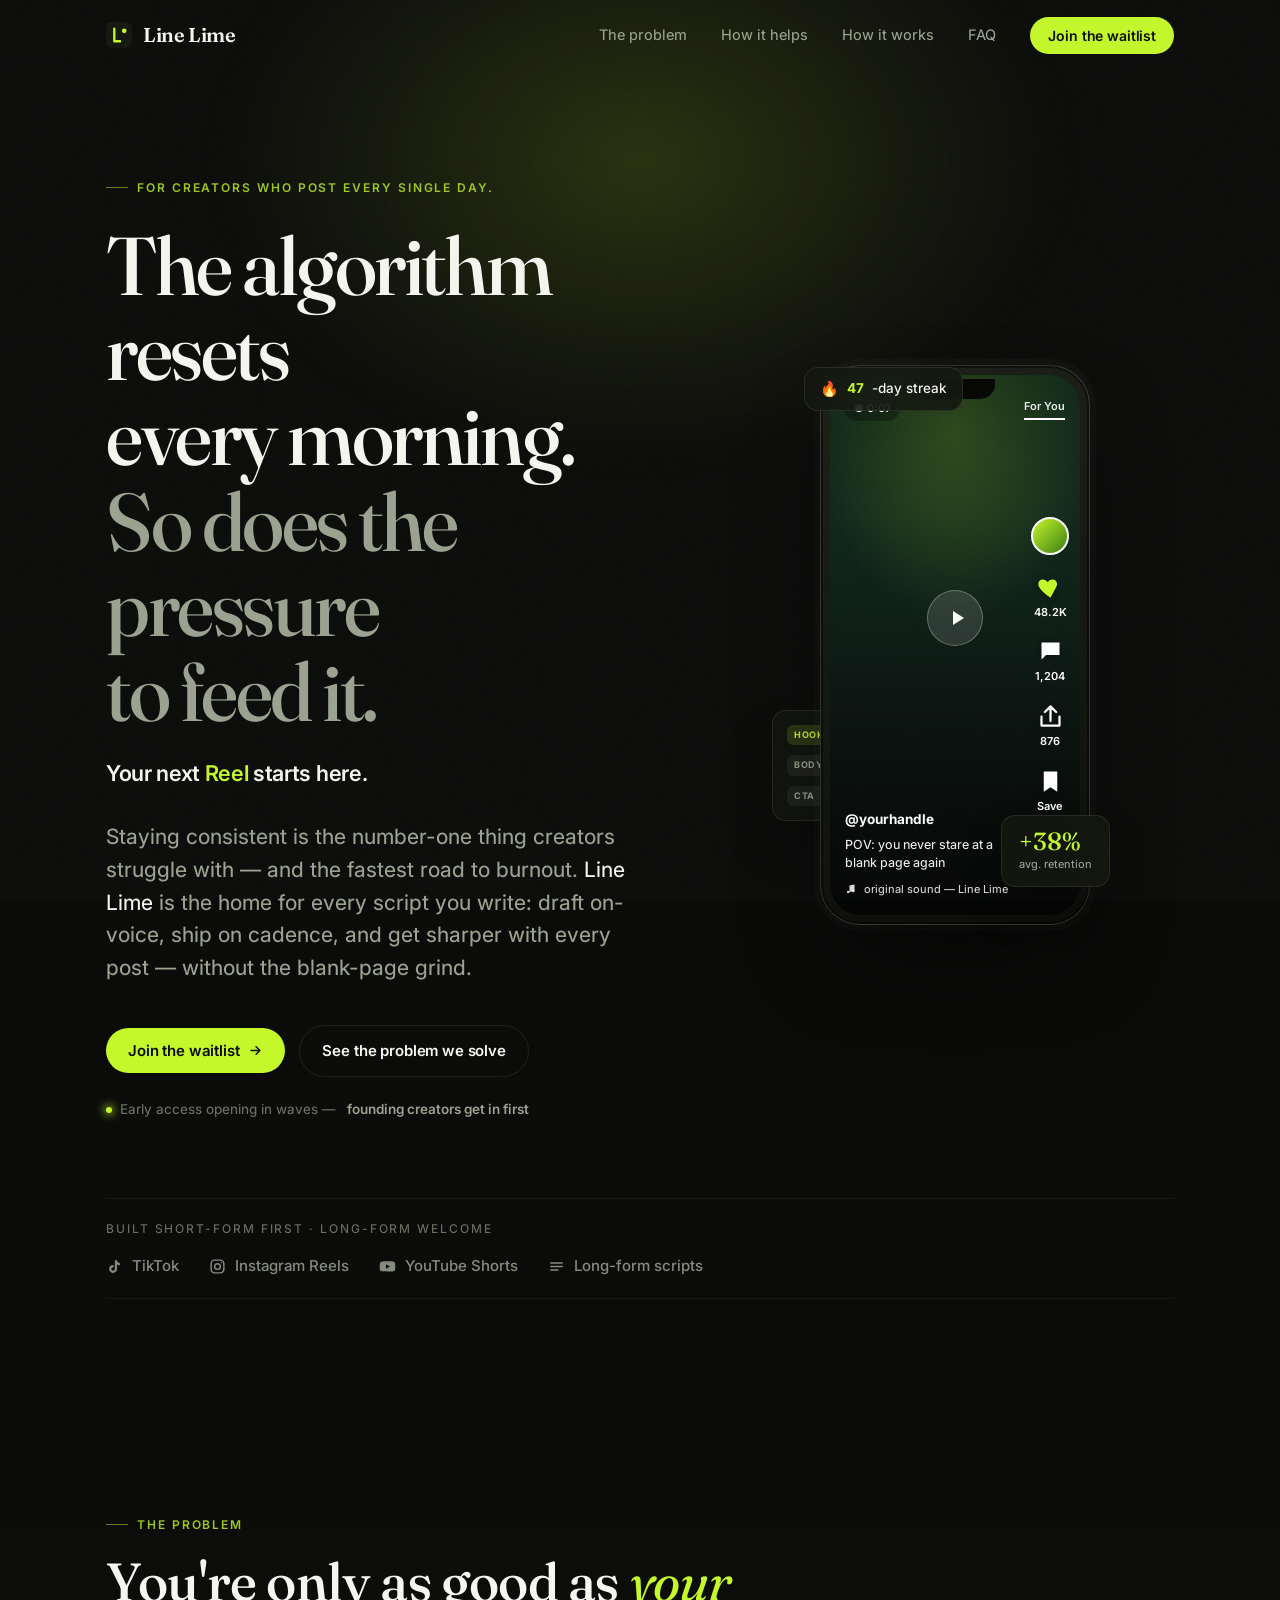
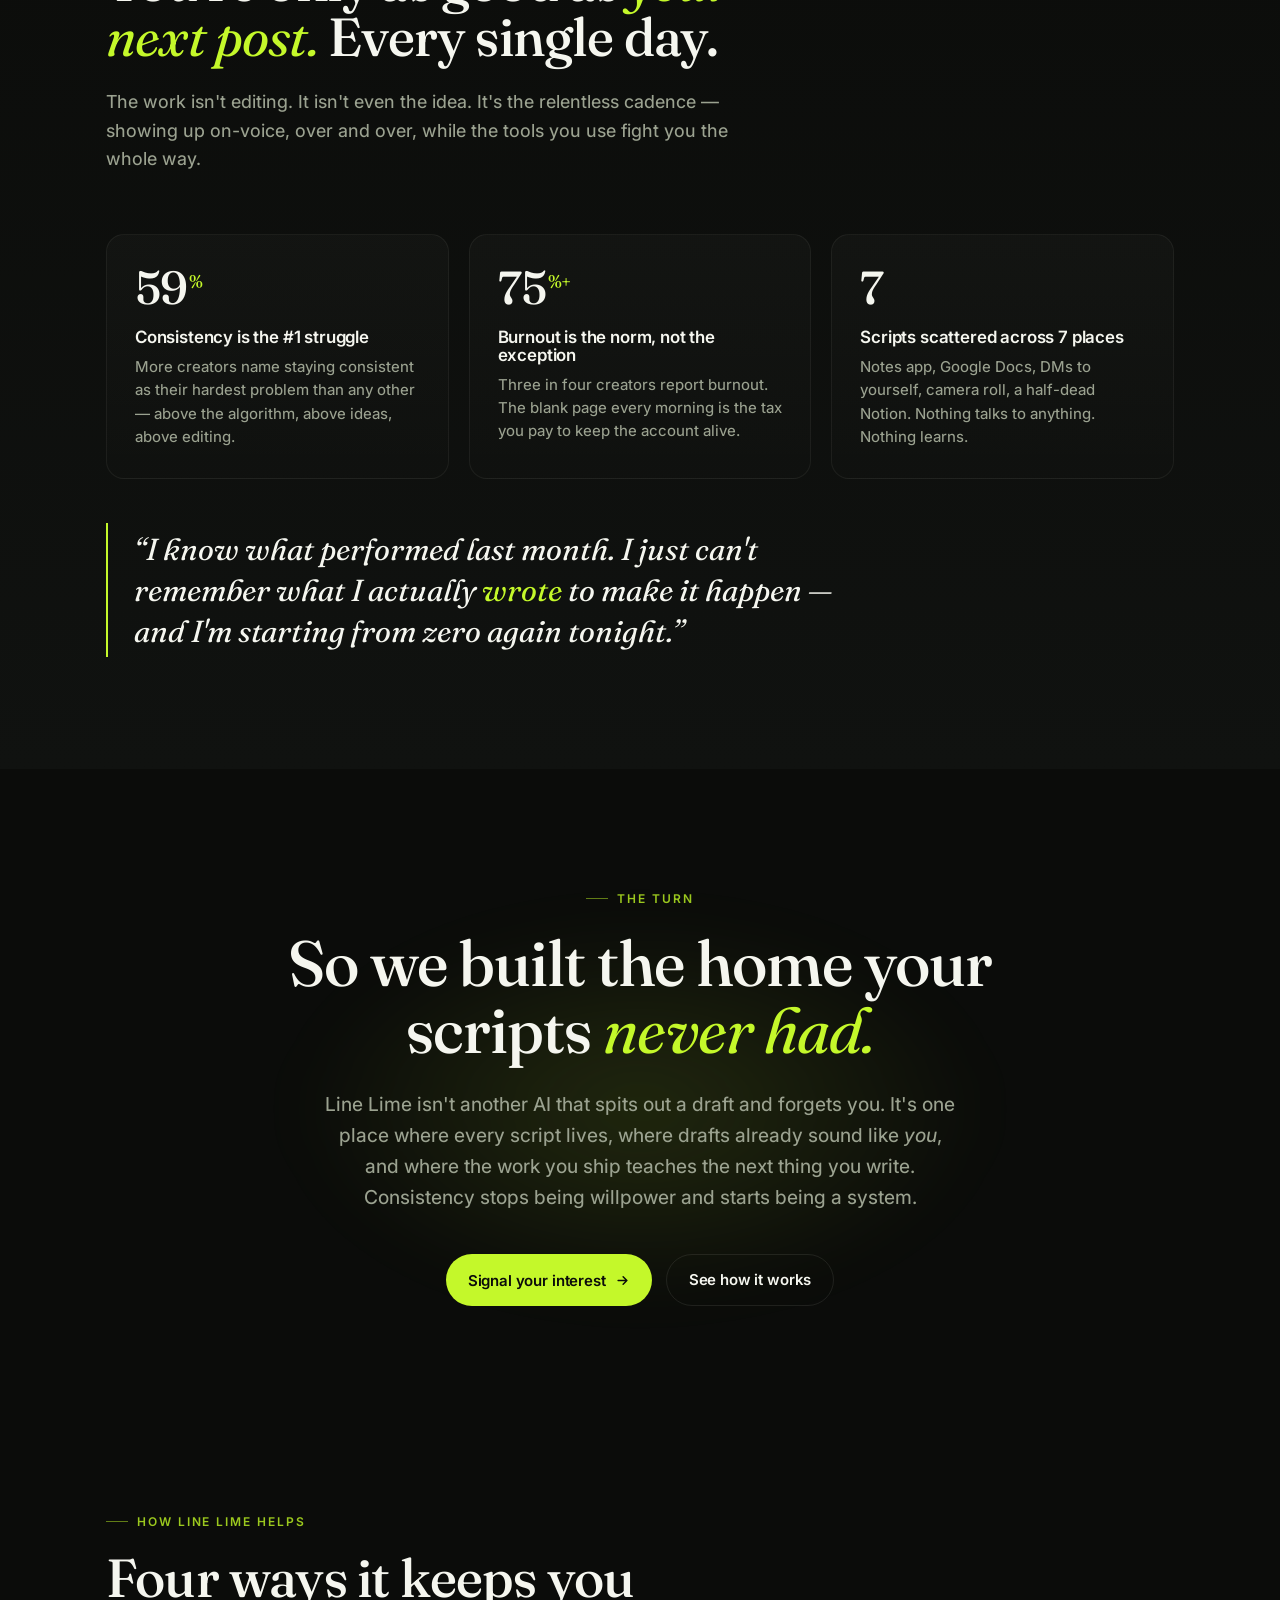
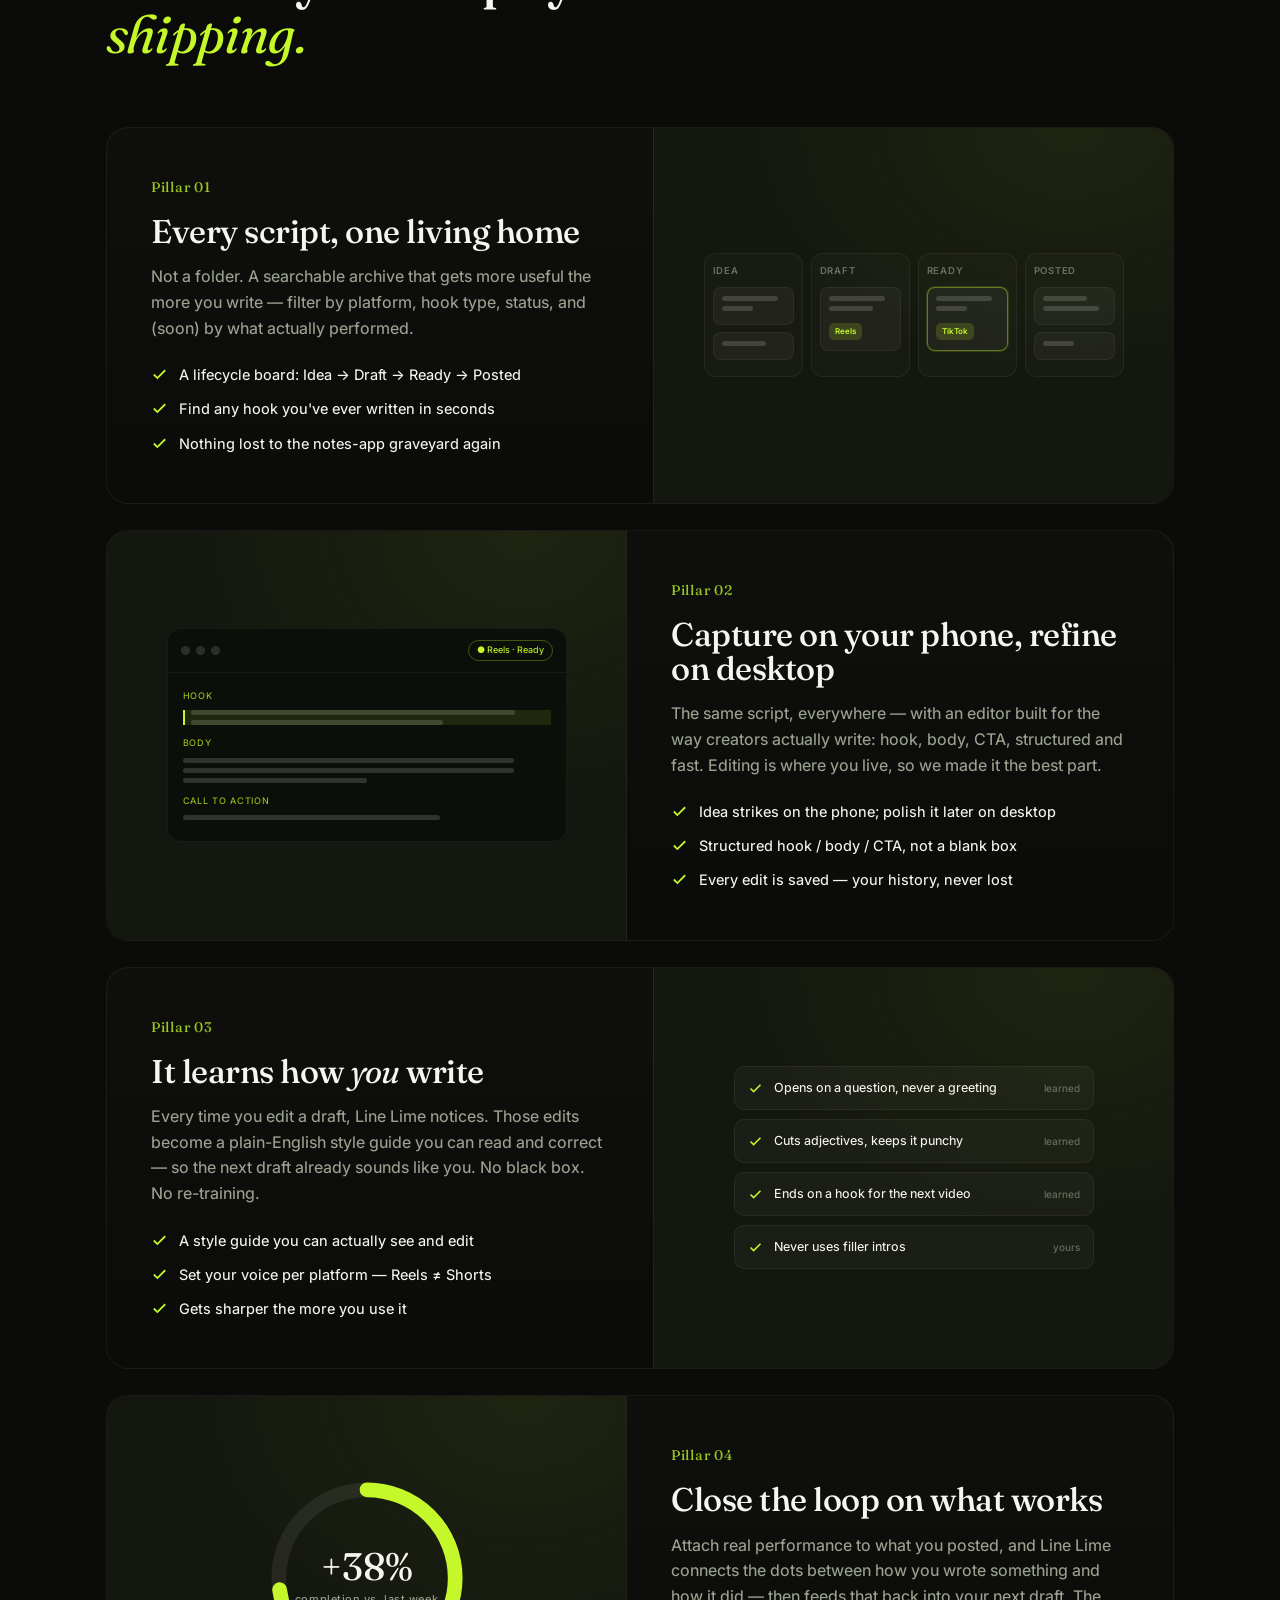
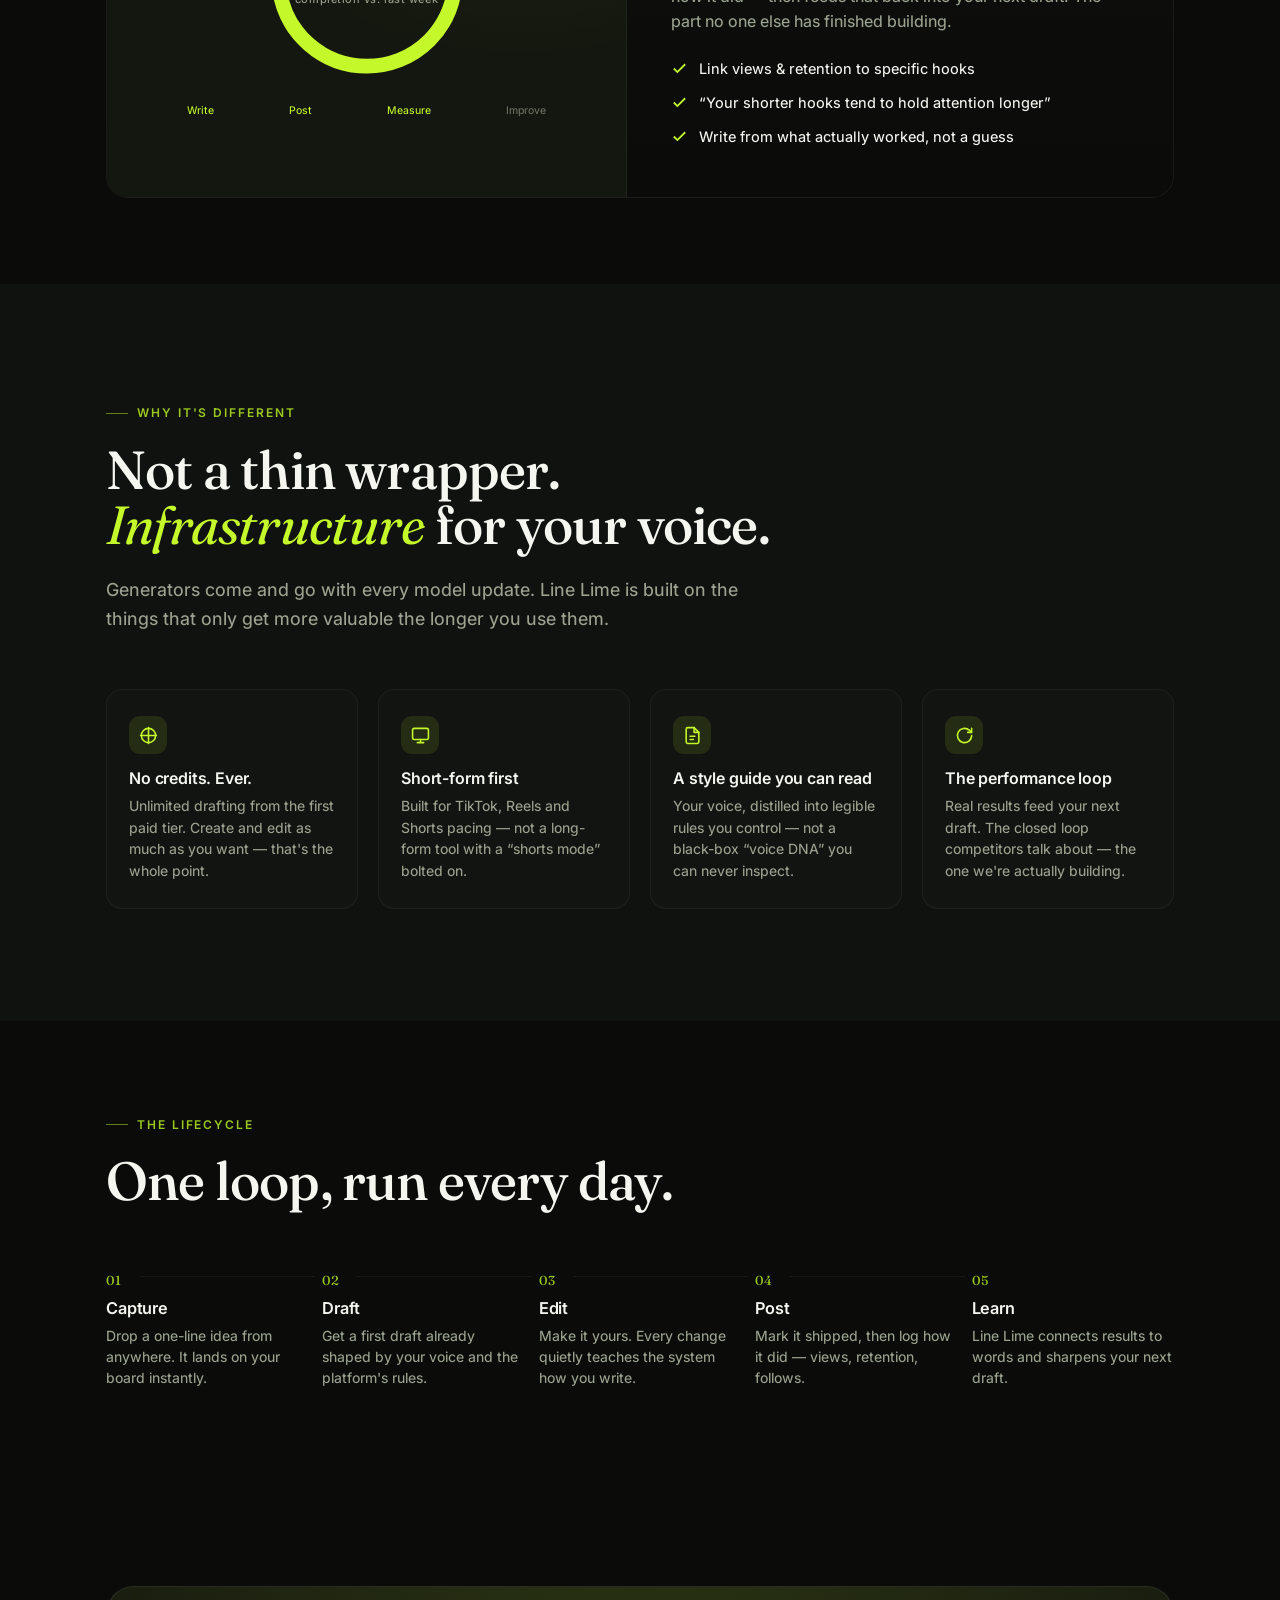
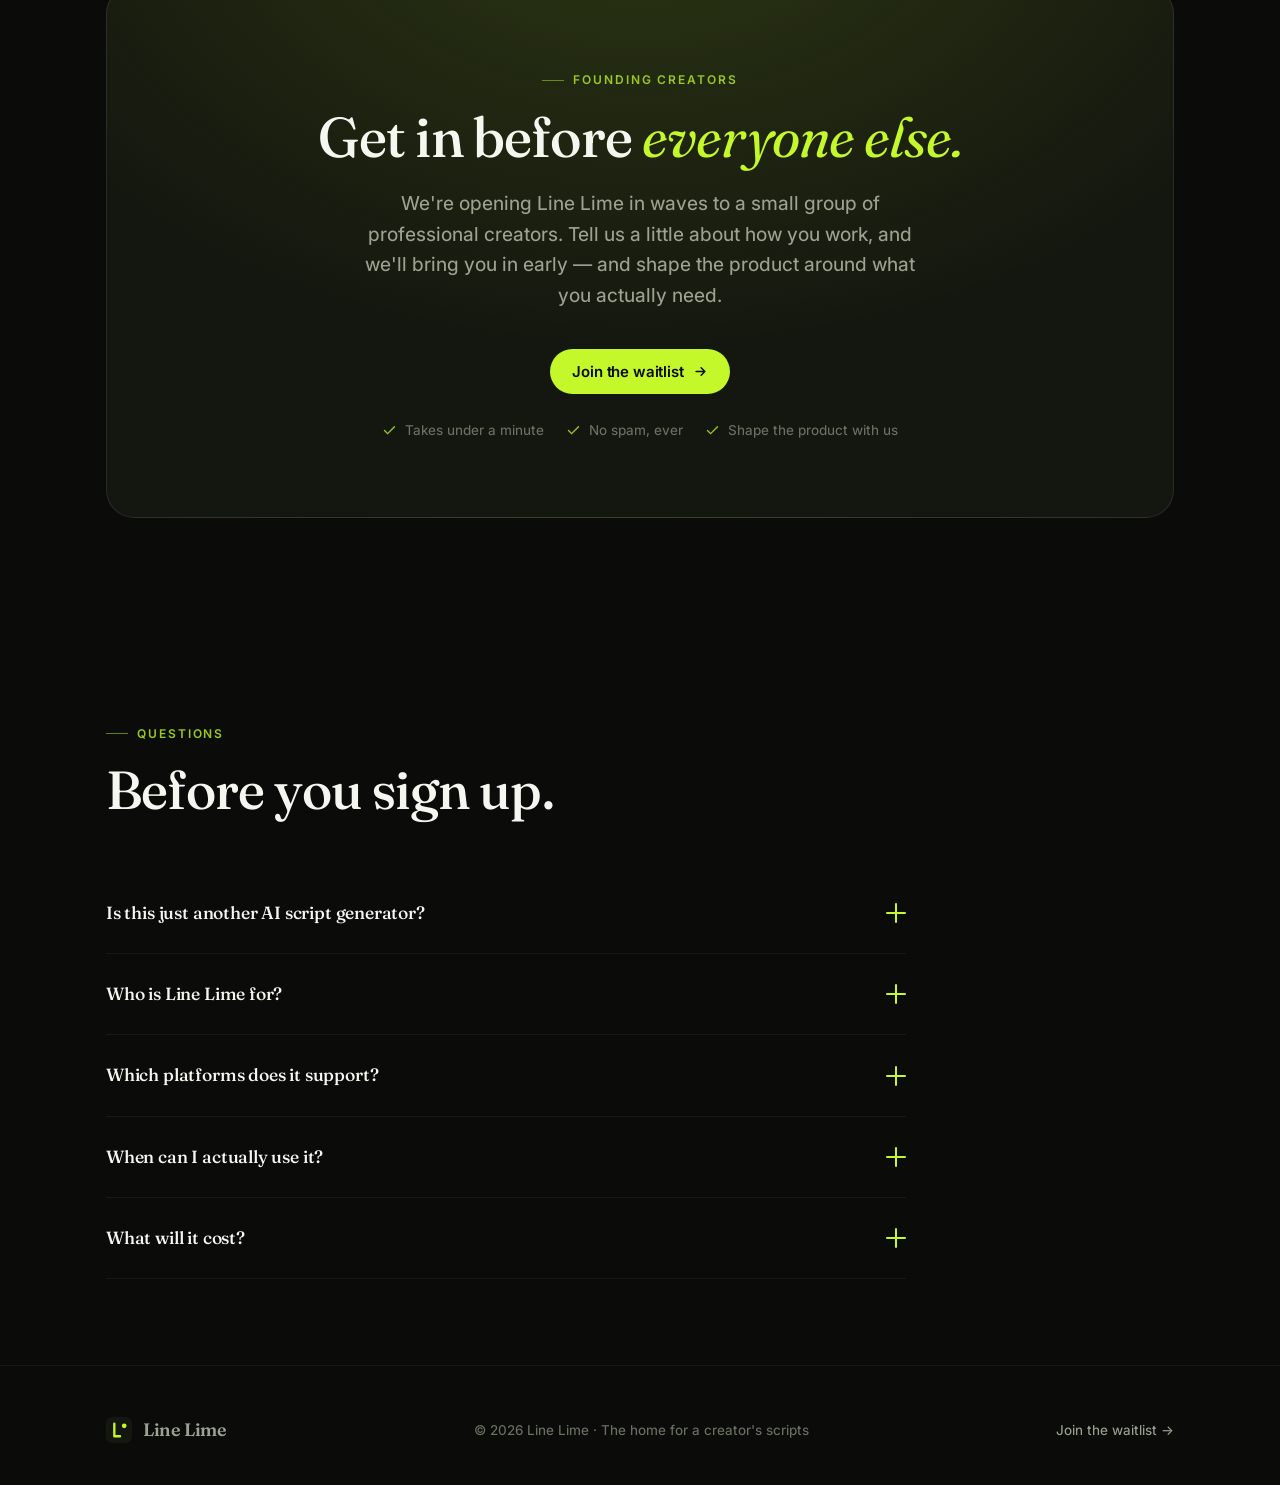
==== commit 7b85ac56: "Add avatar pop-up: timed offer -> why-not -> matched bonus -> re-ask Faithful to the $100M Offers ob" ====
--- a/index.html
+++ b/index.html
@@ -432,6 +432,21 @@
   .success h3{font-size:1.8rem}
   .success p{color:var(--muted);font-size:15px;margin-top:12px;max-width:360px;margin-inline:auto}
 
+  /* ---- avatar pop-up ---- */
+  .pop-view[hidden]{display:none}
+  .pop-actions{display:flex;flex-direction:column;gap:10px;padding:6px 32px 32px}
+  .pop-actions .btn{width:100%}
+  .pop-choices{display:flex;flex-direction:column;gap:9px;padding:6px 32px 32px}
+  .pop-choice{display:flex;align-items:center;justify-content:space-between;gap:12px;width:100%;text-align:left;
+    background:rgba(255,255,255,.03);border:1px solid var(--line);border-radius:12px;padding:14px 16px;
+    color:var(--ink);font-family:inherit;font-size:14.5px;cursor:pointer;transition:border-color .2s,background .2s}
+  .pop-choice:hover{border-color:var(--lime);background:rgba(196,248,42,.06)}
+  .pop-choice svg{width:16px;height:16px;color:var(--faint);flex:none}
+  .pop-choice:hover svg{color:var(--lime)}
+  @media (max-width:560px){
+    .pop-actions,.pop-choices{padding-left:24px;padding-right:24px}
+  }
+
   /* ---------- reveal anim ---------- */
   .reveal{opacity:0;transform:translateY(26px);transition:opacity .8s var(--ease),transform .8s var(--ease)}
   .reveal.in{opacity:1;transform:none}
@@ -869,6 +884,7 @@
         <input class="hp" type="text" name="_gotcha" tabindex="-1" autocomplete="off" aria-hidden="true" />
         <input type="hidden" name="_subject" value="New Line Lime waitlist signup" />
         <input type="hidden" name="source" id="srcField" value="" />
+        <input type="hidden" name="objection" id="objField" value="" />
 
         <div class="fld">
           <label for="email">Your email <span class="req">*</span></label>
@@ -946,6 +962,51 @@
       <div style="margin-top:26px"><button class="btn btn-ghost" id="doneBtn">Close</button></div>
     </div>
 
+  </div>
+</div>
+
+<!-- ============ AVATAR POP-UP (timed offer → objection → matched bonus → re-ask) ============ -->
+<div class="modal-scrim" id="popScrim" role="dialog" aria-modal="true" aria-labelledby="popTitle">
+  <div class="modal">
+    <button class="modal-close" id="popClose" aria-label="Close">
+      <svg width="18" height="18" viewBox="0 0 24 24" fill="none" stroke="currentColor" stroke-width="2.2" stroke-linecap="round"><path d="M18 6L6 18M6 6l12 12"/></svg>
+    </button>
+
+    <!-- view: the offer -->
+    <div class="pop-view" id="popOffer">
+      <div class="modal-head" style="border-bottom:none">
+        <span class="eyebrow" id="popEyebrow"></span>
+        <h3 id="popTitle"></h3>
+        <p id="popSub"></p>
+      </div>
+      <div class="pop-actions">
+        <button type="button" class="btn btn-primary" data-pop="yes" id="popYes"></button>
+        <button type="button" class="btn btn-ghost" data-pop="no" id="popNo"></button>
+      </div>
+    </div>
+
+    <!-- view: why not -->
+    <div class="pop-view" id="popWhy" hidden>
+      <div class="modal-head" style="border-bottom:none">
+        <span class="eyebrow" id="popWhyEyebrow"></span>
+        <h3 id="popWhyTitle"></h3>
+        <p id="popWhySub"></p>
+      </div>
+      <div class="pop-choices" id="popChoices"></div>
+    </div>
+
+    <!-- view: matched bonus + re-ask -->
+    <div class="pop-view" id="popBonus" hidden>
+      <div class="modal-head" style="border-bottom:none">
+        <span class="eyebrow lime">Here's an idea</span>
+        <h3 id="popBonusTitle"></h3>
+        <p id="popBonusCounter"></p>
+      </div>
+      <div class="pop-actions">
+        <button type="button" class="btn btn-primary" data-pop="yesbonus" id="popBonusYes"></button>
+        <button type="button" class="btn btn-ghost" data-pop="close" id="popBonusNo"></button>
+      </div>
+    </div>
   </div>
 </div>
 
@@ -1044,6 +1105,7 @@
 
   function openModal(src){
     lastFocus = document.activeElement;
+    try{ localStorage.setItem('ll_engaged','1'); }catch(e){}
     document.getElementById('srcField').value = src || 'unknown';
     formView.style.display = 'block';
     successView.classList.remove('show');
@@ -1107,6 +1169,125 @@
       submitBtn.innerHTML = original;
     }
   });
+
+  /* ======================================================================
+     AVATAR POP-UP — timed offer → "why not?" → matched bonus → re-ask (ADDED)
+     Faithful to the $100M Offers move: on "no", surface the bonus that kills
+     their exact objection, then ask once more. Honest waitlist framing
+     ("reserve your spot"), not "buy" — there's no checkout yet.
+     Edit ALL copy in this POPUP config. To revert: delete the popup modal
+     HTML block, this config + initPopup IIFE, and the ".pop-*" CSS block.
+     ====================================================================== */
+  const POPUP = {
+    delaySeconds: 40,                 // time on page before it appears
+    eyebrow: "One quick question",
+    headline: "Posting almost every day — and sick of the blank page?",
+    sub: "If you're a creator who wants to stay consistent without burning out, Line Lime was built for exactly you. Want first access?",
+    yesLabel: "Yes — reserve my spot",
+    noLabel: "Not for me",
+    whyEyebrow: "No worries",
+    whyHeadline: "What's holding you back?",
+    whySub: "One tap — it genuinely helps us build the right thing.",
+    bonusYesLabel: "Reserve my founding spot",
+    bonusNoLabel: "Maybe later",
+    objections: [
+      { id:"voice", label:"It won't really sound like me",
+        title:"Then the Voice Match Concierge is on us",
+        counter:"Fair — sounding generic is the #1 reason creators ditch AI tools. So founding creators get a 1:1 session where we build your voice profile with you. Drafts sound like you from day one." },
+      { id:"consistency", label:"I'll never actually stick with it",
+        title:"That's literally the thing we solve",
+        counter:"Totally normal. Founding creators get the 30-Day Consistency Sprint — a batching playbook plus streaks that keep you posting even in a brutal week." },
+      { id:"price", label:"It's probably too expensive",
+        title:"Founding price, locked for life",
+        counter:"Founding creators lock ~$99/mo for life — a fraction of a $1,000+/mo ghostwriter. And joining the waitlist costs nothing today." },
+      { id:"time", label:"I don't have time to learn a new tool",
+        title:"We set you up — you don't lift a finger",
+        counter:"You won't touch a setup screen. We migrate your existing scripts and build your profile with you, so you start full, not from a blank tool." },
+      { id:"switch", label:"I already use something else",
+        title:"Here's the one thing yours can't do",
+        counter:"Most tools stop at generating. Line Lime is the only one that closes the loop from your real published performance back into your next script. Worth a look?" },
+      { id:"browsing", label:"I'm just browsing",
+        title:"All good — no pitch",
+        counter:"The door's open whenever the blank page gets old. Want us to save you a founding spot, just in case?" }
+    ]
+  };
+
+  (function initPopup(){
+    const scrimP = document.getElementById('popScrim');
+    if(!scrimP) return;
+    const q = id => document.getElementById(id);
+    let chosen = null;
+
+    const track = (ev, data) => { try{ (window.dataLayer = window.dataLayer || []).push(Object.assign({event:ev}, data||{})); }catch(e){} };
+    const engaged = () => { try{ return localStorage.getItem('ll_engaged')==='1'; }catch(e){ return false; } };
+    const seen = () => { try{ return sessionStorage.getItem('ll_pop_seen')==='1'; }catch(e){ return false; } };
+
+    // static copy
+    q('popEyebrow').textContent = POPUP.eyebrow;
+    q('popTitle').textContent = POPUP.headline;
+    q('popSub').textContent = POPUP.sub;
+    q('popYes').textContent = POPUP.yesLabel;
+    q('popNo').textContent = POPUP.noLabel;
+    q('popWhyEyebrow').textContent = POPUP.whyEyebrow;
+    q('popWhyTitle').textContent = POPUP.whyHeadline;
+    q('popWhySub').textContent = POPUP.whySub;
+    q('popBonusYes').textContent = POPUP.bonusYesLabel;
+    q('popBonusNo').textContent = POPUP.bonusNoLabel;
+
+    // objection buttons
+    const choices = q('popChoices');
+    POPUP.objections.forEach(o=>{
+      const b = document.createElement('button');
+      b.type = 'button'; b.className = 'pop-choice';
+      b.innerHTML = '<span></span><svg viewBox="0 0 24 24" fill="none" stroke="currentColor" stroke-width="2" stroke-linecap="round" stroke-linejoin="round"><path d="M9 6l6 6-6 6"/></svg>';
+      b.querySelector('span').textContent = o.label;
+      b.addEventListener('click', ()=>{
+        chosen = o.id; track('popup_objection', {objection:o.id});
+        q('popBonusTitle').textContent = o.title;
+        q('popBonusCounter').textContent = o.counter;
+        showView('bonus');
+        setTimeout(()=>{ const y=q('popBonusYes'); if(y) y.focus(); }, 60);
+      });
+      choices.appendChild(b);
+    });
+
+    function showView(v){
+      q('popOffer').hidden = v!=='offer';
+      q('popWhy').hidden   = v!=='why';
+      q('popBonus').hidden = v!=='bonus';
+    }
+    function openPop(force){
+      if(!force && (seen() || engaged())) return;
+      if(scrim.classList.contains('open')) return;      // waitlist already open
+      try{ sessionStorage.setItem('ll_pop_seen','1'); }catch(e){}
+      chosen = null; showView('offer');
+      scrimP.classList.add('open'); document.body.style.overflow='hidden';
+      track('popup_shown');
+      setTimeout(()=>{ const y=q('popYes'); if(y) y.focus(); }, 320);
+    }
+    function closePop(){ scrimP.classList.remove('open'); document.body.style.overflow=''; }
+    function toForm(srcTag){
+      closePop();
+      try{ q('objField').value = chosen || ''; }catch(e){}
+      openModal(srcTag);   // opens the waitlist form; sets source + engaged flag
+    }
+
+    scrimP.addEventListener('click', (e)=>{
+      const t = e.target.closest('[data-pop]');
+      if(!t){ if(e.target===scrimP){ track('popup_dismiss'); closePop(); } return; }
+      const a = t.dataset.pop;
+      if(a==='yes'){ track('popup_yes'); toForm('avatar-popup'); }
+      else if(a==='no'){ track('popup_no'); showView('why'); }
+      else if(a==='yesbonus'){ track('popup_yes_after_bonus', {objection:chosen}); toForm('avatar-bonus:'+(chosen||'')); }
+      else if(a==='close'){ track('popup_dismiss_after_bonus', {objection:chosen}); closePop(); }
+    });
+    q('popClose').addEventListener('click', ()=>{ track('popup_dismiss'); closePop(); });
+    document.addEventListener('keydown', (e)=>{ if(e.key==='Escape' && scrimP.classList.contains('open')) closePop(); });
+
+    // preview instantly with ?pop=1 (bypasses the once-per-session guard)
+    if(/[?&]pop=1/.test(location.search)){ setTimeout(()=>openPop(true), 600); }
+    else { setTimeout(openPop, POPUP.delaySeconds*1000); }
+  })();
 </script>
 </body>
 </html>
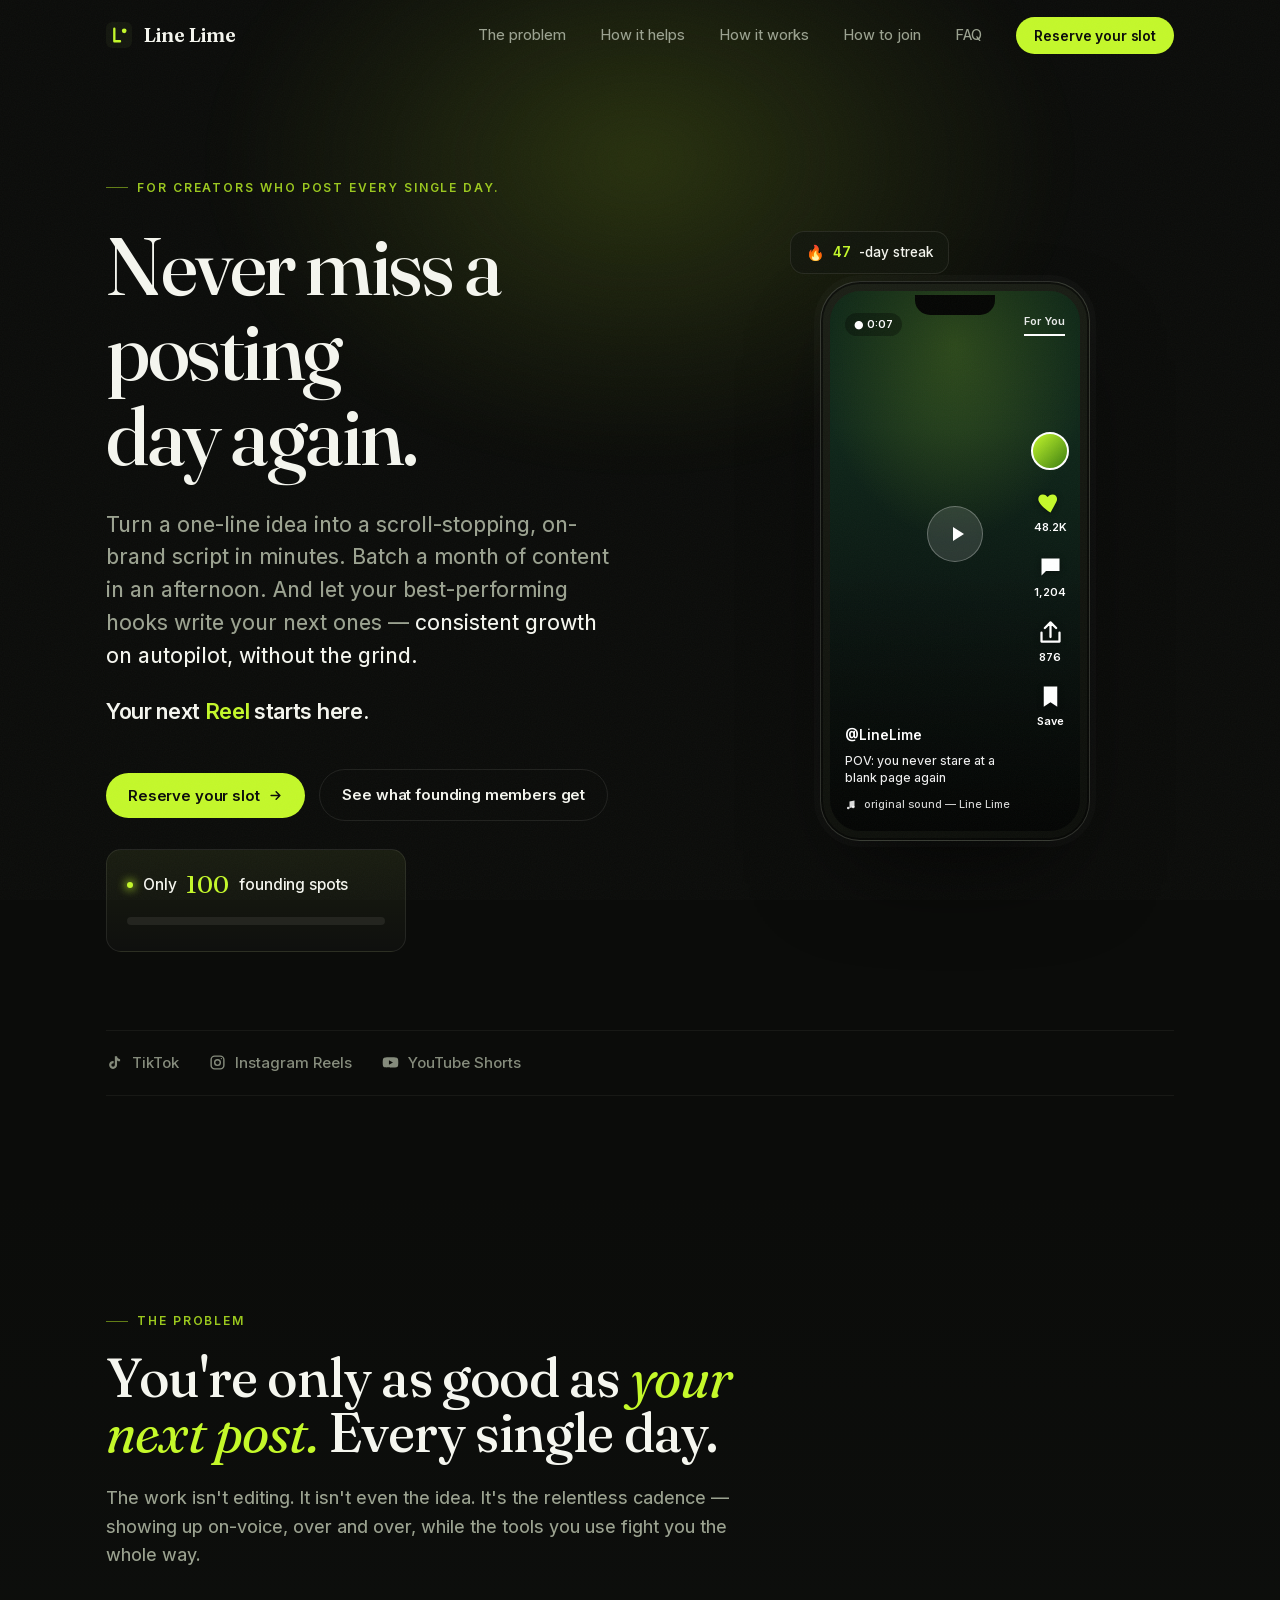
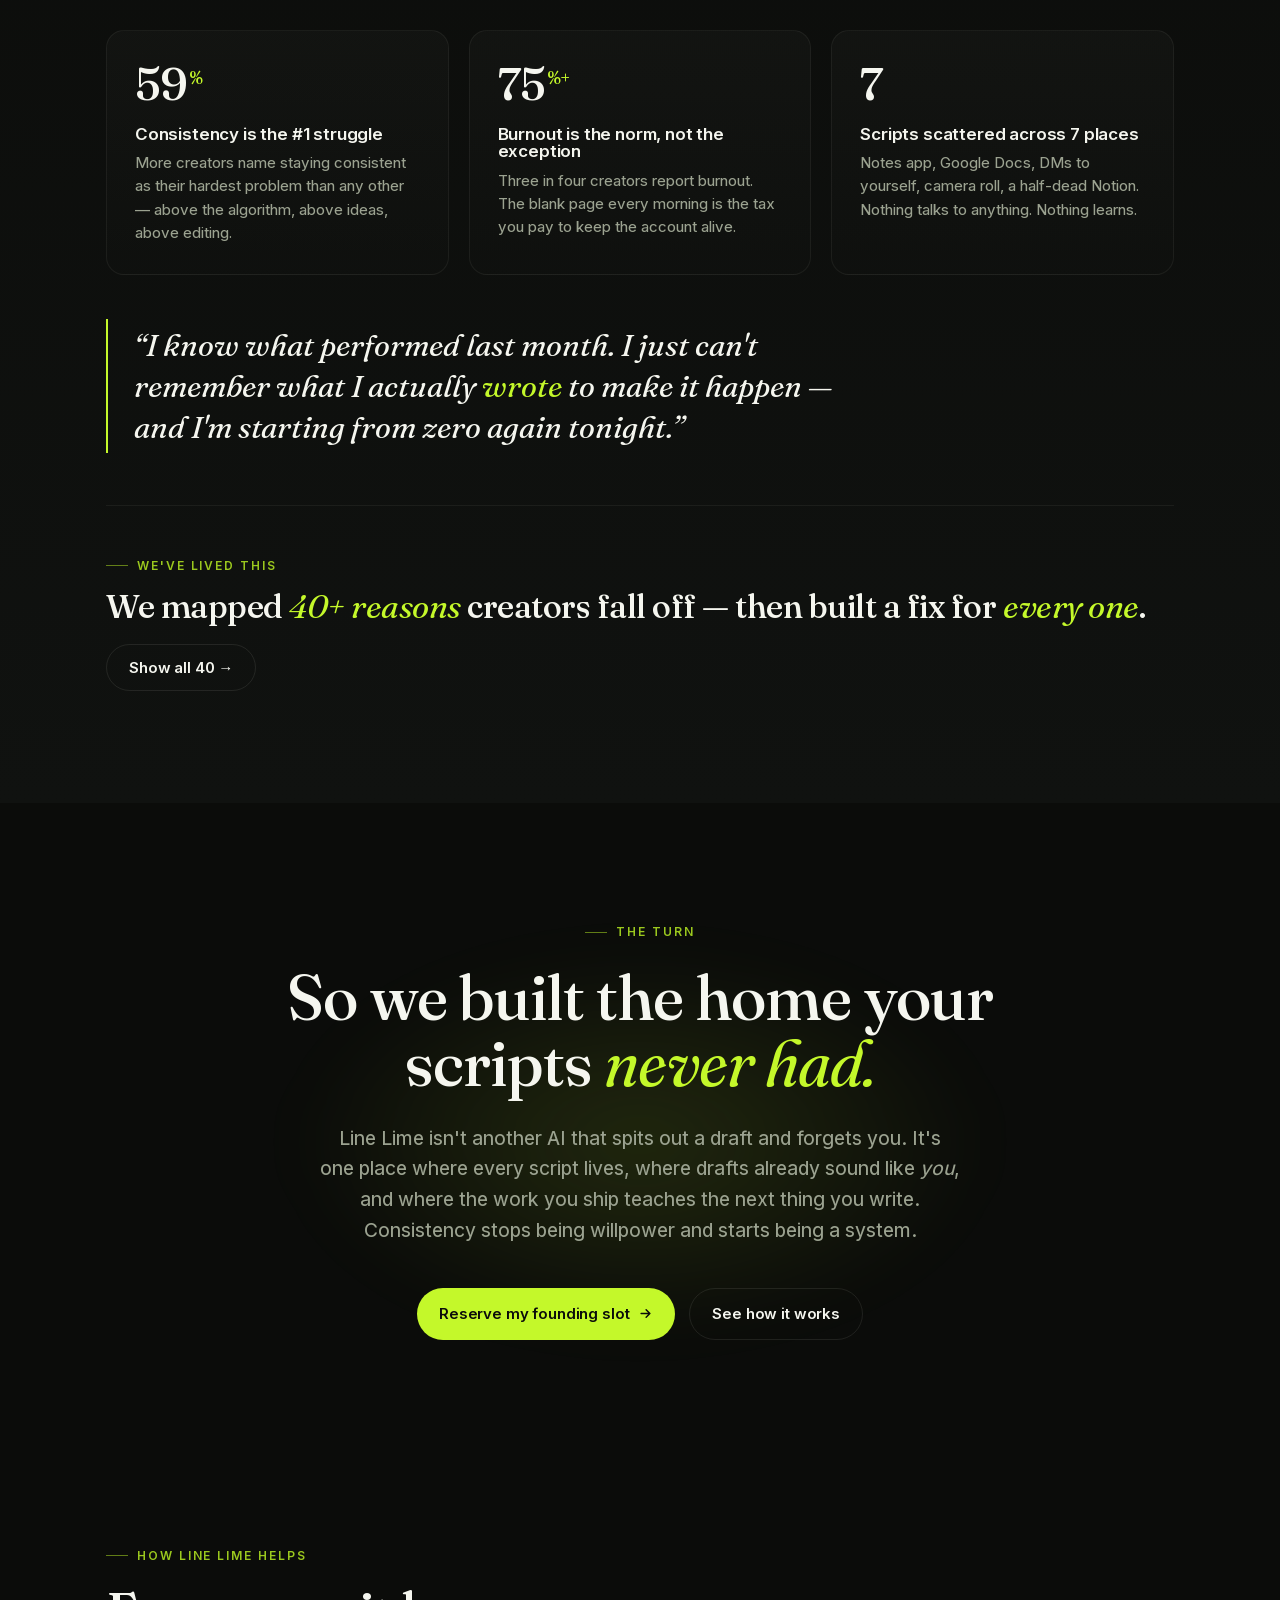
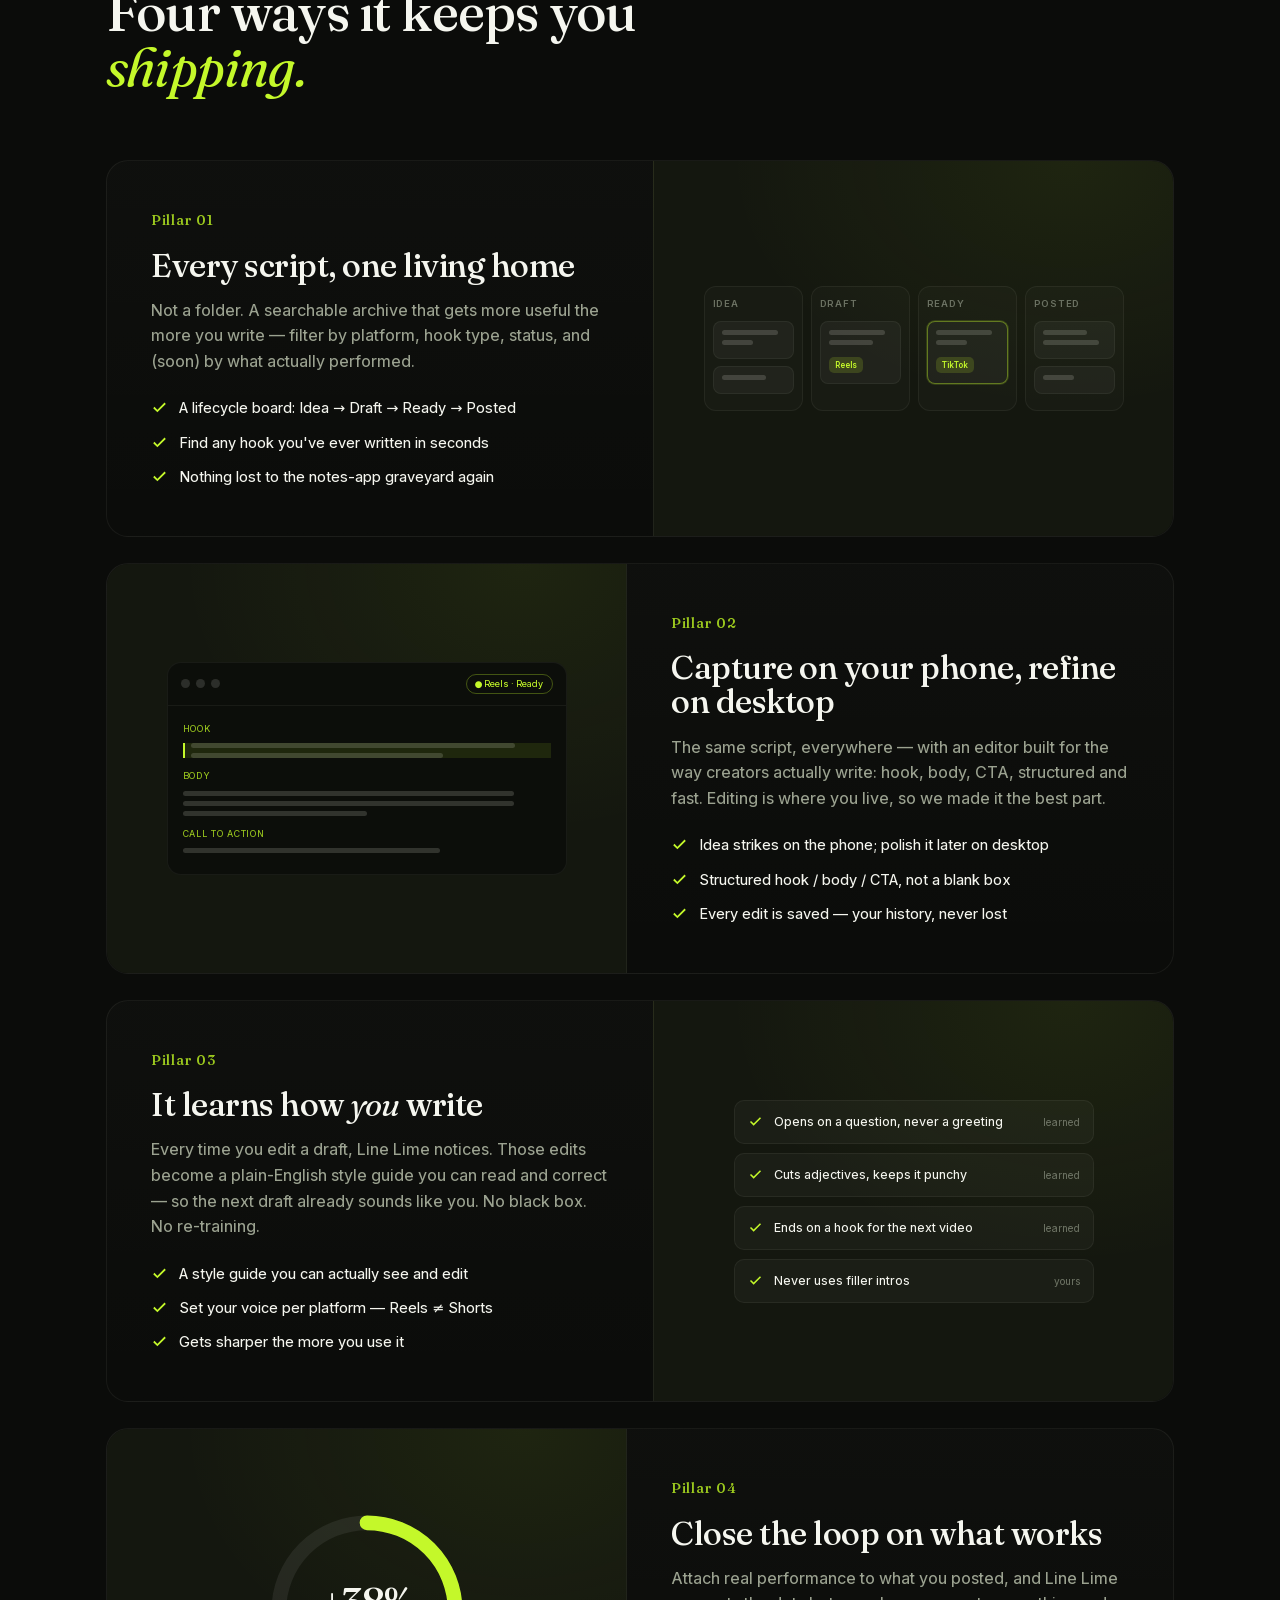
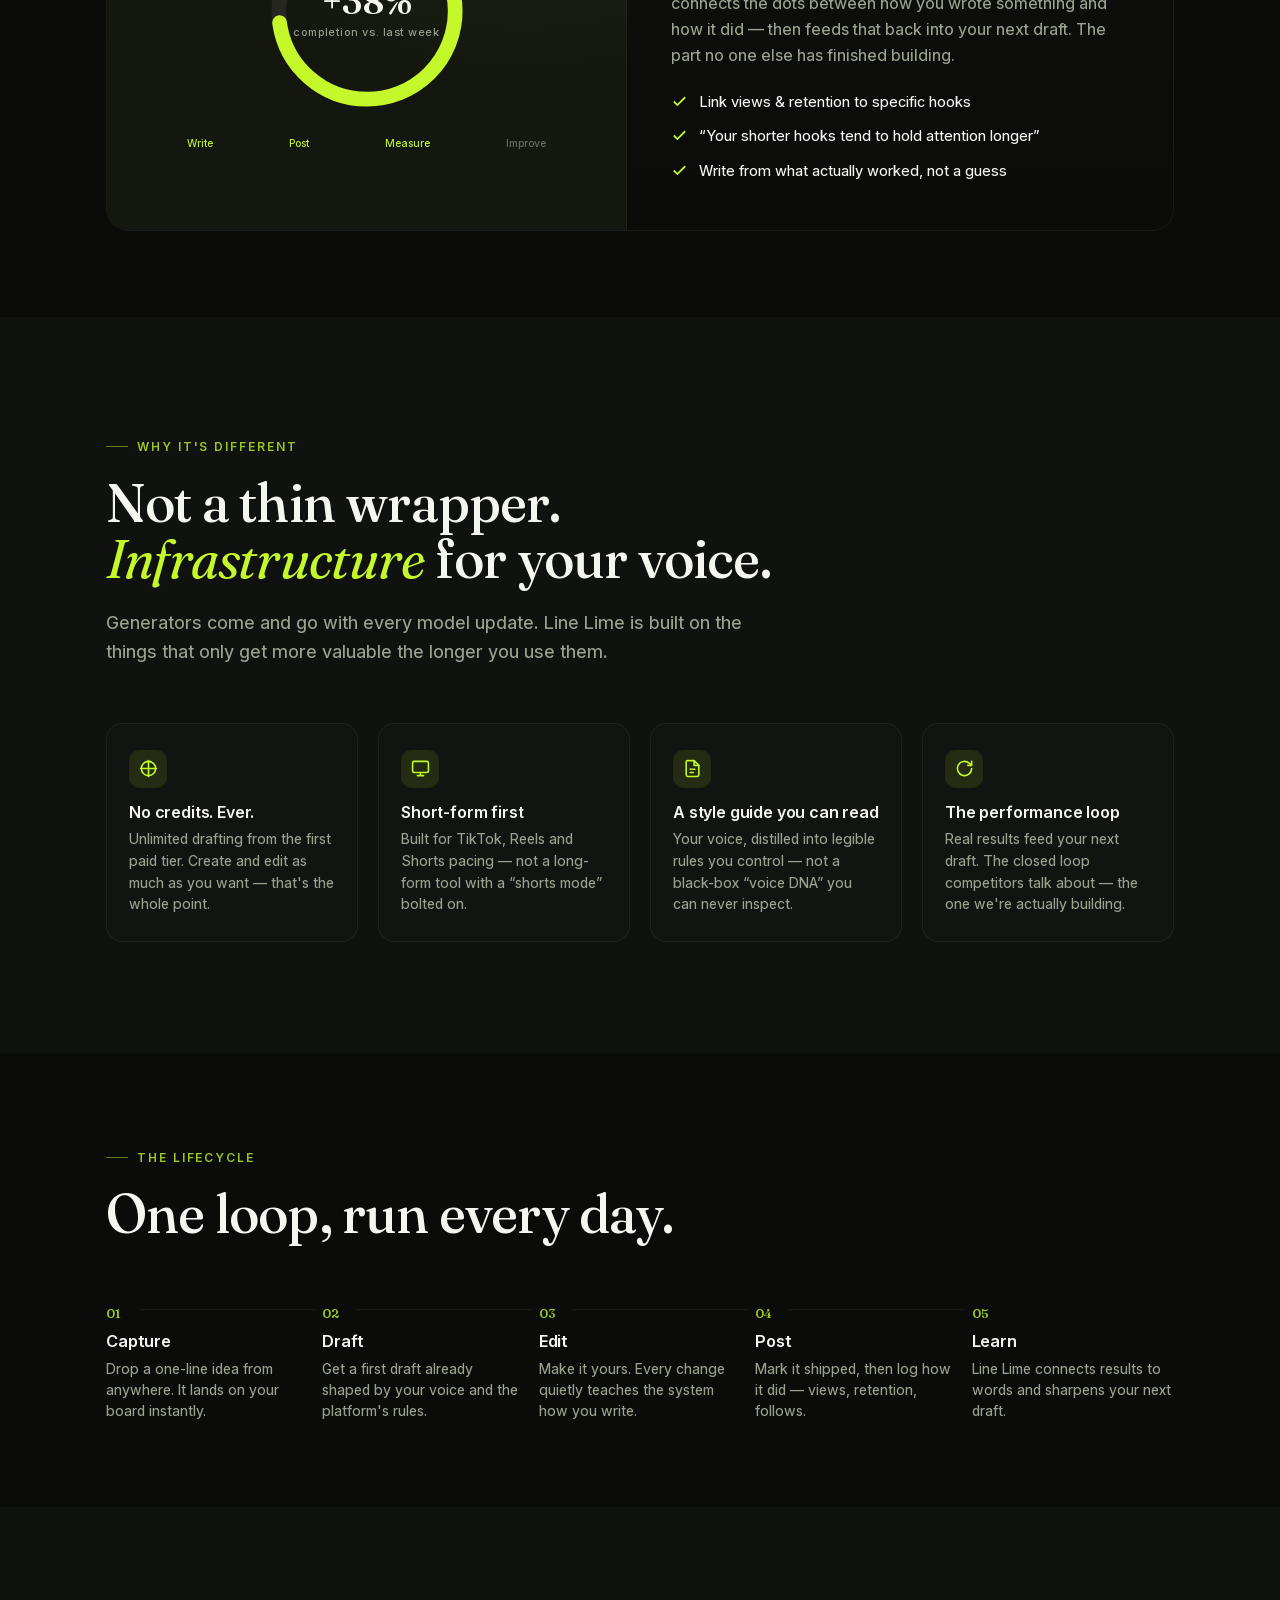
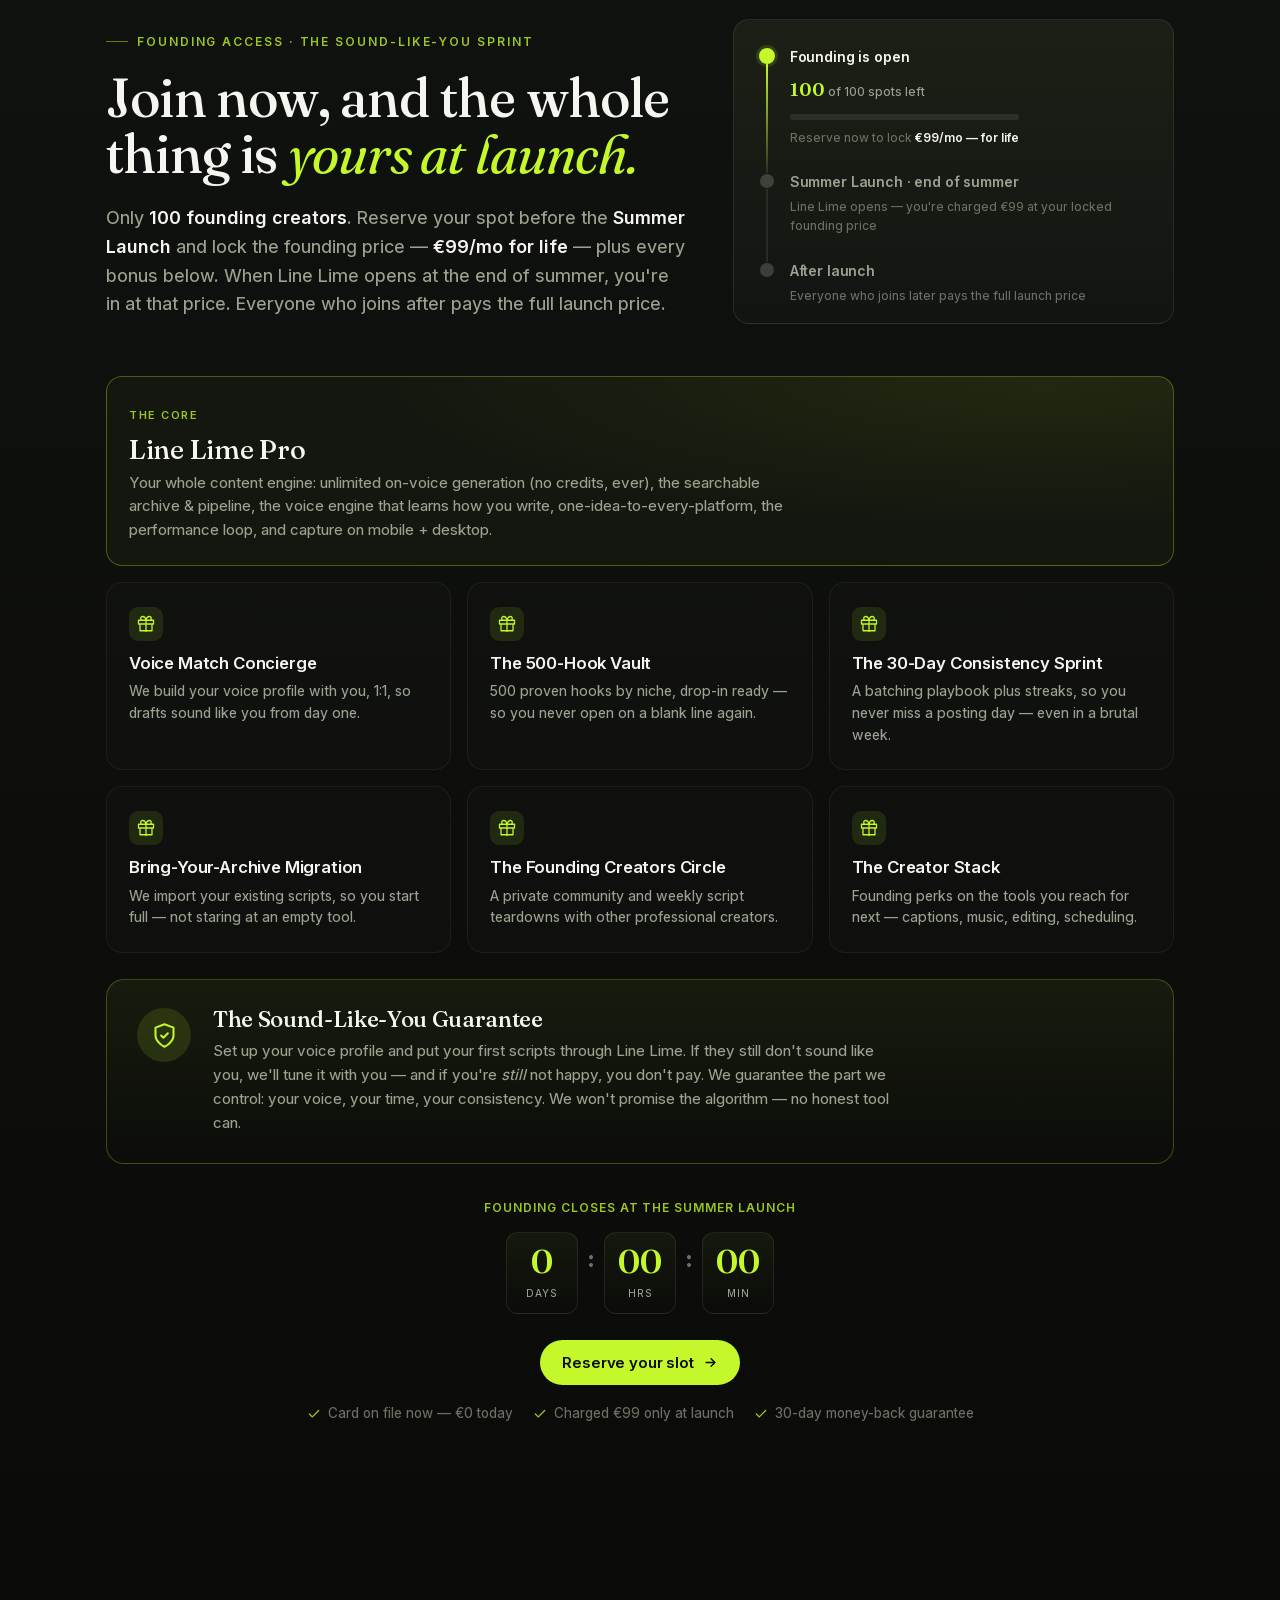
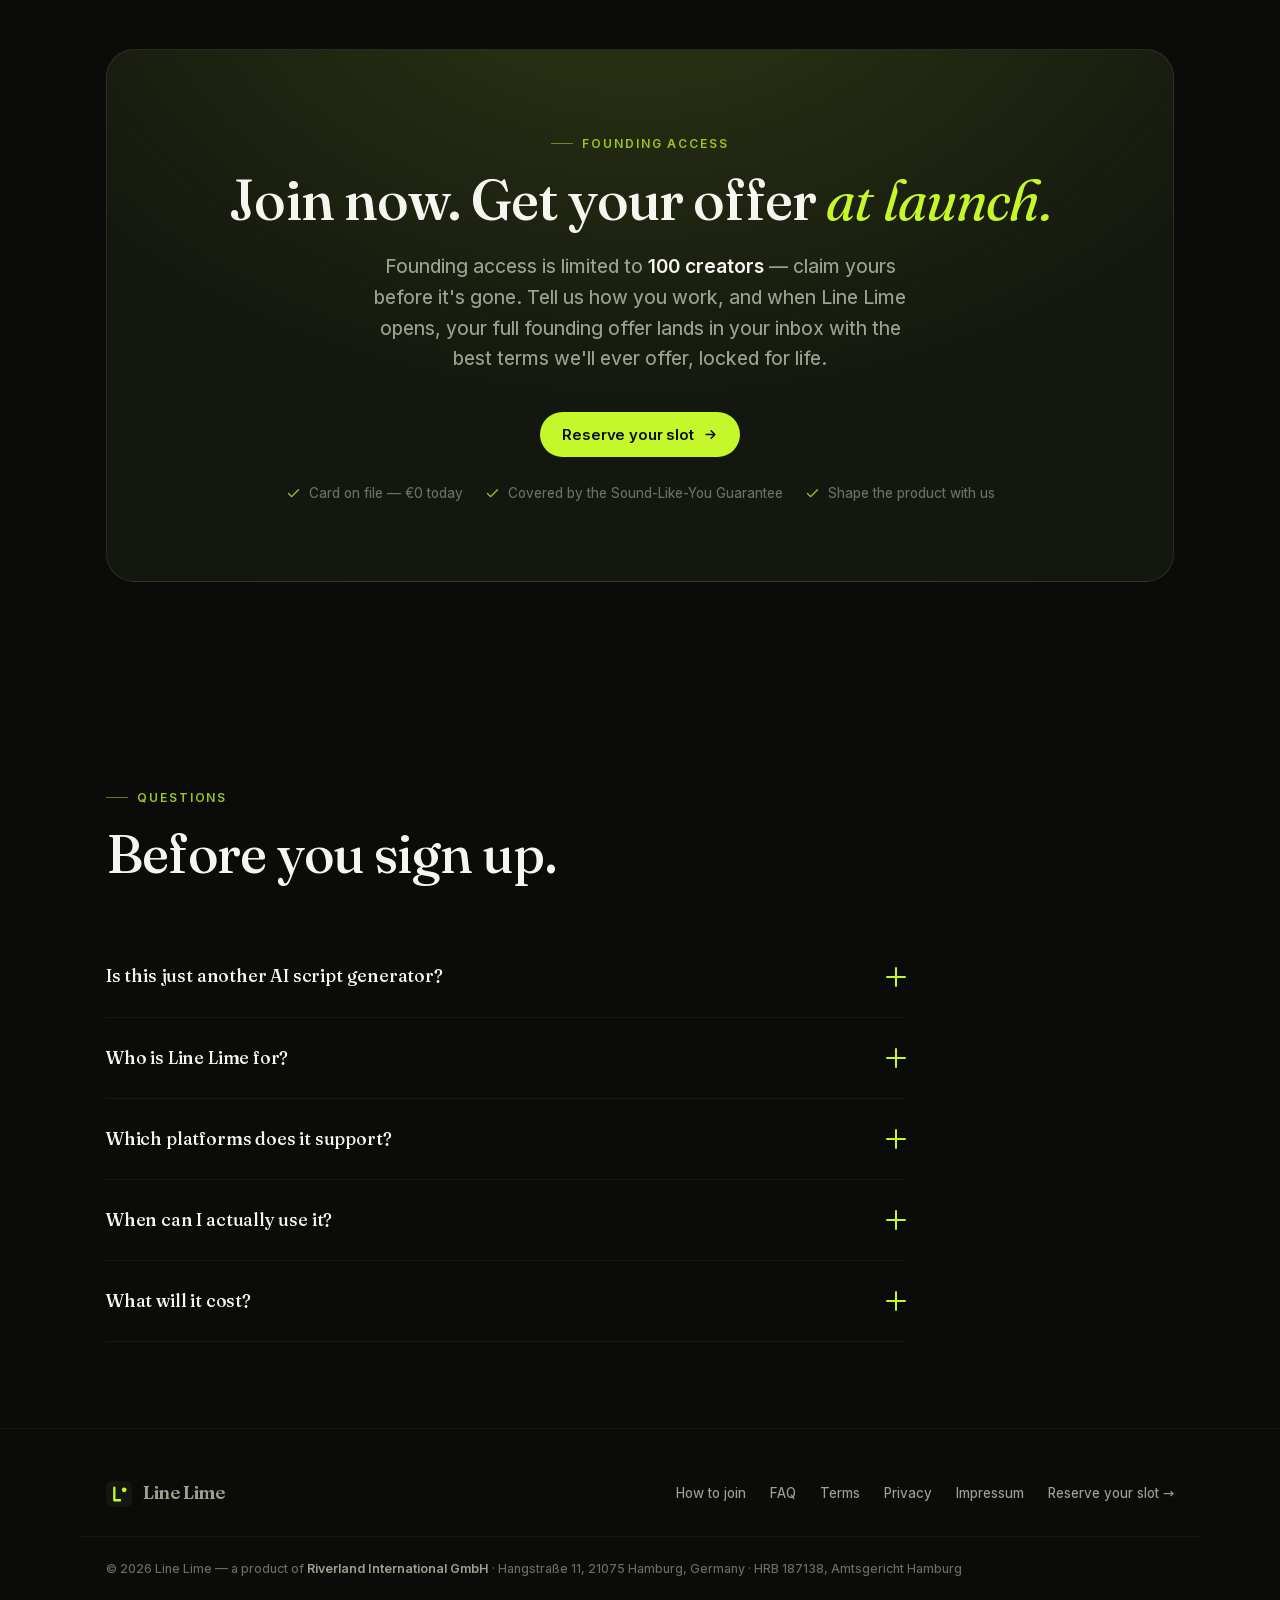
==== commit 500a26f9: "Launch Line Lime founding pre-order site Replace the original waitlist page with the full founding p" ====
--- a/index.html
+++ b/index.html
@@ -13,9 +13,7 @@
 <meta name="theme-color" content="#0B0C0A" />
 <meta name="twitter:card" content="summary_large_image" />
 
-<link rel="preconnect" href="https://fonts.googleapis.com" />
-<link rel="preconnect" href="https://fonts.gstatic.com" crossorigin />
-<link href="https://fonts.googleapis.com/css2?family=Fraunces:ital,opsz,wght@0,9..144,400;0,9..144,500;0,9..144,600;1,9..144,400&family=Inter:wght@400;450;500;600&display=swap" rel="stylesheet" />
+<link rel="stylesheet" href="fonts.css" />
 
 <link rel="icon" href="data:image/svg+xml,%3Csvg xmlns='http://www.w3.org/2000/svg' viewBox='0 0 100 100'%3E%3Crect width='100' height='100' rx='22' fill='%230B0C0A'/%3E%3Cpath d='M30 26v48M30 74h20' stroke='%23C4F82A' stroke-width='9' stroke-linecap='round' fill='none'/%3E%3Ccircle cx='68' cy='34' r='9' fill='%23C4F82A'/%3E%3C/svg%3E" />
 
@@ -122,6 +120,81 @@
   .hero-actions{display:flex;flex-wrap:wrap;gap:14px;margin-top:40px;align-items:center}
   .hero-note{font-size:13.5px;color:var(--faint);display:flex;align-items:center;gap:8px}
   .hero-note b{color:var(--muted);font-weight:600}
+  .hero-slots-box{display:inline-block;min-width:300px;max-width:360px;border:1px solid var(--line);border-radius:15px;padding:16px 20px;background:linear-gradient(180deg,rgba(196,248,42,.05),transparent),rgba(240,242,230,.02)}
+  .hero-slots-box .hs-top{display:flex;align-items:center;gap:10px;font-size:15.5px;color:var(--ink);font-weight:500;letter-spacing:-.01em}
+  .hero-slots-box .hs-top b{color:var(--lime);font-family:'Fraunces',serif;font-size:1.5rem;font-weight:500;letter-spacing:0}
+  .hero-slots-box .slots-track{height:8px;border-radius:6px;background:rgba(240,242,230,.08);overflow:hidden;margin:12px 0 10px}
+  .hero-slots-box .slots-fill{height:100%;width:0%;border-radius:6px;background:linear-gradient(90deg,var(--lime-dim),var(--lime));transition:width .8s var(--ease)}
+  .hero-slots-box.is-full .slots-fill{background:var(--faint)}
+  .hero-slots-box .hs-sub{font-size:12px;color:var(--faint);letter-spacing:.02em}
+
+  /* phone reel (hover / tap to play) */
+  .hv-phone{cursor:pointer}
+  .hv-play{cursor:pointer;transition:opacity .3s var(--ease),transform .2s var(--ease)}
+  .hv-phone:hover .hv-play{transform:translate(-50%,-50%) scale(1.06)}
+  .hv-reel{position:absolute;inset:0;z-index:1;opacity:0;transition:opacity .4s var(--ease);pointer-events:none}
+  .hv-screen.playing .hv-reel{opacity:1}
+  /* keep the reel chrome (handle, caption, likes, share, sound) visible while
+     playing; only hide the play button and the top time bar */
+  .hv-screen.playing .hv-play,
+  .hv-screen.playing .hv-top{opacity:0;transition:opacity .3s var(--ease);pointer-events:none}
+  .hv-scene{position:absolute;left:0;right:12px;top:38px;bottom:92px;display:flex;align-items:center;justify-content:center;
+    padding:0 15px;text-align:center;opacity:0;transition:opacity .35s var(--ease)}
+  .hv-scene.active{opacity:1}
+  .sc-cap{font-family:'Inter',sans-serif;font-weight:800;font-size:1.95rem;line-height:1.12;color:#fff;letter-spacing:-.02em;
+    text-shadow:0 2px 16px rgba(0,0,0,.65),0 1px 3px rgba(0,0,0,.6)}
+  .sc-cap .w{display:inline-block;opacity:0}
+  .sc-cap .w.hi{color:var(--lime)}
+  .hv-scene.active .sc-cap .w{animation:wordIn .4s var(--ease) both}
+  .hv-scene.active .sc-cap .w:nth-child(1){animation-delay:0s}
+  .hv-scene.active .sc-cap .w:nth-child(2){animation-delay:.1s}
+  .hv-scene.active .sc-cap .w:nth-child(3){animation-delay:.2s}
+  .hv-scene.active .sc-cap .w:nth-child(4){animation-delay:.3s}
+  .hv-scene.active .sc-cap .w:nth-child(5){animation-delay:.4s}
+  .hv-scene.active .sc-cap .w:nth-child(6){animation-delay:.5s}
+  .hv-scene.active .sc-cap .w:nth-child(7){animation-delay:.6s}
+  .hv-scene.active .sc-cap .w:nth-child(8){animation-delay:.7s}
+  .hv-scene.active .sc-cap .w:nth-child(9){animation-delay:.8s}
+  .hv-scene.active .sc-cap .w:nth-child(n+10){animation-delay:.9s}
+  @keyframes wordIn{0%{opacity:0;transform:translateY(.4em) scale(.6)}55%{opacity:1;transform:translateY(0) scale(1.12)}100%{opacity:1;transform:none}}
+  .sc-kick{font-size:9.5px;letter-spacing:.16em;text-transform:uppercase;color:var(--lime);font-weight:600}
+  .sc-idea{font-family:'Fraunces',serif;font-size:1.2rem;line-height:1.3;color:#fff}
+  .sc-idea b{color:var(--lime);font-weight:500}
+  .sc-script{width:100%;display:flex;flex-direction:column;gap:11px}
+  .sc-row{display:flex;align-items:center;gap:10px}
+  .sc-lab{font-size:9px;font-weight:700;letter-spacing:.06em;text-transform:uppercase;color:var(--lime);background:rgba(196,248,42,.16);padding:3px 7px;border-radius:5px;flex:none;width:42px;text-align:center}
+  .sc-bar{height:7px;border-radius:4px;background:rgba(255,255,255,.24);flex:1;transform-origin:left}
+  .hv-screen.playing .hv-scene.s2.active .sc-bar{animation:scType .5s var(--ease) both}
+  .hv-scene.s2 .sc-bar.b1{animation-delay:.15s}.hv-scene.s2 .sc-bar.b2{animation-delay:.35s}
+  .hv-scene.s2 .sc-bar.b3{animation-delay:.55s}.hv-scene.s2 .sc-bar.b4{animation-delay:.75s}
+  @keyframes scType{from{transform:scaleX(0)}to{transform:scaleX(1)}}
+  .sc-check{width:54px;height:54px;border-radius:50%;background:rgba(196,248,42,.16);color:var(--lime);display:flex;align-items:center;justify-content:center;font-size:27px;font-weight:700}
+  .sc-big{font-family:'Fraunces',serif;font-size:1.4rem;color:#fff;line-height:1.25}
+  .sc-stats{display:flex;gap:26px}
+  .sc-stat b{display:block;font-family:'Fraunces',serif;font-weight:500;font-size:2rem;color:var(--lime);line-height:1}
+  .sc-stat span{font-size:10px;color:rgba(255,255,255,.72);letter-spacing:.05em}
+  .sc-loop{font-size:36px;color:var(--lime);line-height:1}
+  .hv-progress{position:absolute;top:40px;left:15px;right:15px;z-index:7;display:flex;gap:4px;opacity:0;transition:opacity .3s var(--ease)}
+  .hv-screen.playing .hv-progress{opacity:1}
+  .hv-progress i{height:2.5px;border-radius:2px;background:rgba(255,255,255,.28);flex:1;overflow:hidden;position:relative}
+  .hv-progress i::after{content:"";position:absolute;inset:0;background:#fff;transform:scaleX(0);transform-origin:left}
+  .hv-progress i.done::after{transform:scaleX(1)}
+  .hv-progress i.active::after{animation:scProg 2.4s linear forwards}
+  @keyframes scProg{from{transform:scaleX(0)}to{transform:scaleX(1)}}
+  /* floating hearts (TikTok-style, rise up the left side while playing) */
+  .hv-hearts{position:absolute;left:12px;bottom:74px;width:80px;height:56%;z-index:2;pointer-events:none}
+  .hv-heart{position:absolute;bottom:0;color:var(--lime);opacity:0;will-change:transform,opacity;
+    animation:heartFloat linear forwards;filter:drop-shadow(0 1px 4px rgba(0,0,0,.4))}
+  .hv-heart svg{width:100%;height:100%;display:block}
+  @keyframes heartFloat{
+    0%{opacity:0;transform:translate(0,0) scale(.4) rotate(var(--r,0deg))}
+    14%{opacity:.92;transform:translate(calc(var(--x,0px) * .35),-26px) scale(1) rotate(var(--r,0deg))}
+    100%{opacity:0;transform:translate(var(--x,0px),-215px) scale(.85) rotate(var(--r,0deg))}
+  }
+  @media (prefers-reduced-motion:reduce){
+    .hv-scene,.hv-reel{transition:none}
+    .hv-screen.playing .hv-scene.s2.active .sc-bar,.hv-progress i.active::after{animation:none}
+  }
   .dot{width:6px;height:6px;border-radius:50%;background:var(--lime);box-shadow:0 0 10px 1px var(--lime);animation:pulse 2.4s var(--ease) infinite}
   @keyframes pulse{0%,100%{opacity:1}50%{opacity:.35}}
 
@@ -178,7 +251,7 @@
 
   .hv-chip{position:absolute;z-index:4;background:rgba(19,22,14,.82);backdrop-filter:blur(12px);
     border:1px solid var(--line);border-radius:14px;box-shadow:0 22px 55px -22px rgba(0,0,0,.7)}
-  .hv-streak{top:2px;left:-16px;padding:10px 15px;display:flex;align-items:center;gap:8px;font-size:13.5px;font-weight:500;color:var(--ink);animation:hvFloat 6s ease-in-out infinite .5s}
+  .hv-streak{top:-50px;left:-30px;padding:10px 15px;display:flex;align-items:center;gap:8px;font-size:13.5px;font-weight:500;color:var(--ink);animation:hvFloat 6s ease-in-out infinite .5s}
   .hv-streak b{color:var(--lime);font-weight:700}
   .hv-streak .fire{font-size:15px;line-height:1}
   .hv-stat{bottom:38px;right:-20px;padding:13px 17px;display:flex;flex-direction:column;gap:2px;text-align:left;animation:hvFloat 7s ease-in-out infinite 1.1s}
@@ -245,6 +318,22 @@
     max-width:760px;
   }
   .pain-vignette p{font-family:'Fraunces',serif;font-style:italic;font-size:clamp(1.3rem,2.5vw,1.9rem);line-height:1.34;color:var(--ink);font-weight:400}
+
+  /* the 40-problem wall */
+  .problem-wall{margin-top:52px;border-top:1px solid var(--line-2);padding-top:42px}
+  .pw-head{display:flex;justify-content:space-between;align-items:flex-end;gap:20px;flex-wrap:wrap}
+  .pw-head h3{font-size:clamp(1.4rem,2.9vw,2.05rem);margin-top:14px}
+  .pw-body{margin-top:34px}
+  .pw-grid{display:grid;grid-template-columns:repeat(2,1fr);gap:16px}
+  .pw-card{border:1px solid var(--line-2);border-radius:14px;padding:20px 22px;background:rgba(240,242,230,.014)}
+  .pw-card h4{font-family:'Inter',sans-serif;font-size:14px;font-weight:600;color:var(--ink);letter-spacing:-.01em;margin-bottom:14px;display:flex;align-items:center;gap:10px}
+  .pw-card h4::before{content:"";width:7px;height:7px;border-radius:50%;background:var(--lime);flex:none}
+  .pw-card ul{list-style:none;display:flex;flex-direction:column;gap:9px}
+  .pw-card li{font-size:12.5px;color:var(--muted);line-height:1.45}
+  .pw-card .pw-solve{margin-top:15px;padding-top:13px;border-top:1px solid var(--line-2);font-size:12px;font-weight:600;color:var(--lime);line-height:1.4;display:flex;align-items:flex-start;gap:8px}
+  .pw-card .pw-solve::before{content:"✓";flex:none;font-weight:700}
+  .pw-note{text-align:center;font-family:'Fraunces',serif;font-style:italic;font-size:clamp(1.05rem,1.8vw,1.3rem);color:var(--ink);margin-top:30px;max-width:640px;margin-inline:auto}
+  @media (max-width:720px){.pw-grid{grid-template-columns:1fr}}
 
   /* ---------- TURN / solution intro ---------- */
   #turn{background:var(--bg);text-align:center;overflow:hidden}
@@ -353,6 +442,70 @@
   .cta-meta span{display:inline-flex;align-items:center;gap:8px}
   .cta-meta svg{width:15px;height:15px;color:var(--lime-dim)}
 
+  /* ---------- founding offer ---------- */
+  #offer{background:linear-gradient(180deg,var(--bg-2),var(--bg))}
+  .offer-grid{display:grid;grid-template-columns:repeat(3,1fr);gap:16px;margin-top:52px}
+  .offer-card{border:1px solid var(--line-2);border-radius:16px;padding:24px 22px;background:rgba(240,242,230,.012);transition:border-color .3s var(--ease),transform .3s var(--ease)}
+  .offer-card:hover{border-color:var(--line);transform:translateY(-3px)}
+  .offer-card .tagline{font-size:11px;letter-spacing:.14em;text-transform:uppercase;color:var(--lime-dim);font-weight:600}
+  .offer-card h3{font-family:'Inter',sans-serif;font-size:1.05rem;font-weight:600;margin:12px 0 8px;letter-spacing:-.01em}
+  .offer-card p{color:var(--muted);font-size:14px;line-height:1.55}
+  .offer-card.core{grid-column:1 / -1;border-color:rgba(196,248,42,.3);background:radial-gradient(120% 150% at 88% 0%,rgba(196,248,42,.08),transparent 52%),var(--panel)}
+  .offer-card.core h3{font-family:'Fraunces',serif;font-size:1.7rem;font-weight:500;margin-top:8px}
+  .offer-card.core p{font-size:15px;max-width:660px}
+  .offer-card .gift{width:34px;height:34px;border-radius:9px;background:rgba(196,248,42,.1);display:flex;align-items:center;justify-content:center;margin-bottom:14px}
+  .offer-card .gift svg{width:18px;height:18px;color:var(--lime)}
+  .guarantee{display:flex;gap:22px;align-items:flex-start;margin-top:26px;border:1px solid rgba(196,248,42,.25);border-radius:18px;padding:28px 30px;background:linear-gradient(180deg,rgba(196,248,42,.06),transparent)}
+  .guarantee .g-badge{width:54px;height:54px;border-radius:50%;background:rgba(196,248,42,.12);display:flex;align-items:center;justify-content:center;flex:none}
+  .guarantee .g-badge svg{width:27px;height:27px;color:var(--lime)}
+  .guarantee h3{font-size:1.4rem;margin-bottom:8px}
+  .guarantee p{color:var(--muted);font-size:15px;line-height:1.6;max-width:680px}
+  .offer-foot{text-align:center;margin-top:34px}
+  .offer-foot .note{color:var(--faint);font-size:13.5px;margin-top:18px;display:flex;gap:20px;justify-content:center;flex-wrap:wrap}
+  .offer-foot .note span{display:inline-flex;align-items:center;gap:7px}
+  .offer-foot .note svg{width:14px;height:14px;color:var(--lime-dim)}
+  /* live founding-slots meter */
+  .slots-meter{max-width:440px;margin:0 auto 26px}
+  .slots-meter .lbl{display:flex;justify-content:space-between;align-items:baseline;font-size:12.5px;color:var(--muted);margin-bottom:9px;letter-spacing:.02em}
+  .slots-meter .lbl b{color:var(--lime);font-family:'Fraunces',serif;font-size:1.05rem;font-weight:500}
+  .slots-track{height:8px;border-radius:6px;background:rgba(240,242,230,.08);overflow:hidden}
+  .slots-fill{height:100%;width:0%;border-radius:6px;background:linear-gradient(90deg,var(--lime-dim),var(--lime));transition:width .7s var(--ease)}
+  .slots-meter.is-full .slots-fill{background:var(--faint)}
+  .slots-meter.is-full .lbl b{color:var(--faint)}
+
+  /* offer header: two-column with a timeline visual */
+  .offer-head-grid{display:grid;grid-template-columns:1.25fr .95fr;gap:46px;align-items:center}
+  .offer-timeline{border:1px solid var(--line);border-radius:16px;padding:26px 26px 12px;
+    background:linear-gradient(180deg,rgba(196,248,42,.045),transparent),rgba(240,242,230,.02)}
+  .ot-node{position:relative;display:flex;gap:16px;padding-bottom:24px}
+  .ot-node.last{padding-bottom:6px}
+  .ot-node:not(.last)::before{content:"";position:absolute;left:6px;top:18px;bottom:-2px;width:2px;background:var(--line);z-index:0}
+  .ot-node.active:not(.last)::before{background:linear-gradient(180deg,var(--lime),var(--line))}
+  .ot-dot{position:relative;z-index:1;width:14px;height:14px;border-radius:50%;flex:none;margin-top:3px;background:rgba(240,242,230,.18)}
+  .ot-node.active .ot-dot{background:var(--lime);box-shadow:0 0 0 4px rgba(196,248,42,.14)}
+  .ot-node.active .ot-dot::after{content:"";position:absolute;inset:-1px;border-radius:50%;border:2px solid var(--lime);animation:otPulse 2.2s var(--ease) infinite}
+  @keyframes otPulse{0%{transform:scale(1);opacity:.7}100%{transform:scale(2.4);opacity:0}}
+  .ot-title{font-size:14px;font-weight:600;color:var(--ink);letter-spacing:-.01em}
+  .ot-node:not(.active) .ot-title{color:var(--muted)}
+  .ot-sub{font-size:12px;color:var(--faint);margin-top:4px}
+  .ot-slots{font-size:12.5px;color:var(--muted);margin-top:7px}
+  .ot-slots b{color:var(--lime);font-family:'Fraunces',serif;font-size:1.15rem;font-weight:500}
+  .ot-body .slots-track{height:6px;border-radius:5px;background:rgba(240,242,230,.09);overflow:hidden;margin:9px 0 8px}
+  .ot-days{font-size:12px;color:var(--faint)}
+  .ot-days b{color:var(--ink);font-weight:600}
+  @media (max-width:820px){ .offer-head-grid{grid-template-columns:1fr;gap:30px} }
+  /* live countdown to the Summer Launch */
+  .countdown{text-align:center;margin:0 auto 26px;max-width:420px}
+  .cd-head{font-size:12px;letter-spacing:.08em;text-transform:uppercase;color:var(--lime-dim);font-weight:600;margin-bottom:14px}
+  .cd-row{display:flex;align-items:center;justify-content:center;gap:10px}
+  .cd-unit{display:flex;flex-direction:column;align-items:center;min-width:72px;border:1px solid var(--line);border-radius:12px;padding:12px 8px;background:linear-gradient(180deg,rgba(196,248,42,.05),transparent)}
+  .cd-unit b{font-family:'Fraunces',serif;font-weight:500;font-size:2.1rem;color:var(--lime);line-height:1;font-variant-numeric:tabular-nums}
+  .cd-unit span{font-size:10px;letter-spacing:.1em;text-transform:uppercase;color:var(--muted);margin-top:7px}
+  .cd-sep{font-family:'Fraunces',serif;font-size:1.5rem;color:var(--faint);align-self:flex-start;margin-top:8px}
+  @media (prefers-reduced-motion:reduce){ .ot-node.active .ot-dot::after{animation:none} }
+  @media (max-width:820px){.offer-grid{grid-template-columns:1fr 1fr}}
+  @media (max-width:560px){.offer-grid{grid-template-columns:1fr}.guarantee{flex-direction:column;gap:14px}}
+
   /* ---------- FAQ ---------- */
   .faq{margin-top:54px;max-width:800px}
   .faq details{border-bottom:1px solid var(--line-2);padding:4px 0}
@@ -376,6 +529,11 @@
   .foot p{color:var(--faint);font-size:13.5px}
   .foot a{color:var(--muted);font-size:13.5px}
   .foot a:hover{color:var(--ink)}
+  .foot-links{display:flex;gap:24px;align-items:center;flex-wrap:wrap}
+  .foot-legal{margin-top:28px;padding-top:22px;border-top:1px solid var(--line-2)}
+  .foot-legal p{color:var(--faint);font-size:12.5px;line-height:1.55}
+  .foot-legal strong{color:var(--muted);font-weight:600}
+  @media (max-width:560px){ .foot-links{gap:16px 20px} }
 
   /* ---------- modal ---------- */
   .modal-scrim{
@@ -420,6 +578,8 @@
   .submit-row{margin-top:6px}
   .submit-row .btn{width:100%}
   .form-foot{margin-top:16px;font-size:12px;color:var(--faint);text-align:center;line-height:1.5}
+  .terms-check{display:flex;gap:10px;align-items:flex-start;margin:4px 0 14px;font-size:12.5px;color:var(--muted);line-height:1.45;cursor:pointer}
+  .terms-check input{margin-top:2px;width:16px;height:16px;flex:none;accent-color:var(--lime);cursor:pointer}
   .hp{position:absolute;left:-9999px;opacity:0}
 
   .form-msg{display:none;padding:8px 0}
@@ -491,8 +651,9 @@
       <a href="#pain">The problem</a>
       <a href="#pillars">How it helps</a>
       <a href="#how">How it works</a>
+      <a href="#offer">How to join</a>
       <a href="#faq">FAQ</a>
-      <button class="btn btn-primary btn-sm nav-cta" data-open-modal data-src="nav">Join the waitlist</button>
+      <button class="btn btn-primary btn-sm nav-cta" data-open-modal data-src="nav">Reserve your slot</button>
     </nav>
   </div>
 </header>
@@ -505,17 +666,18 @@
   <div class="wrap hero-grid">
     <div class="hero-copy">
     <span class="eyebrow reveal">For creators who post every single day.</span>
-    <h1 class="reveal d1">The algorithm resets <br class="hbreak">every morning.
-      <span class="soft">So does the pressure <br class="hbreak">to feed it.</span>
-    </h1>
+    <h1 class="reveal d1">Never miss a posting <br class="hbreak">day again.</h1>
+    <p class="lede reveal d2">Turn a one-line idea into a scroll-stopping, on-brand script in minutes. Batch a month of content in an afternoon. And let your best-performing hooks write your next ones — <span style="color:var(--ink)">consistent growth on autopilot, without the grind.</span></p>
     <p class="hero-kicker reveal d2">Your next <span class="rotator" id="heroRotator">TikTok</span> starts&nbsp;here.</p>
-    <p class="lede reveal d2">Staying consistent is the number-one thing creators struggle with — and the fastest road to burnout. <span style="color:var(--ink)">Line Lime</span> is the home for every script you write: draft on-voice, ship on cadence, and get sharper with every post — without the blank-page grind.</p>
     <div class="hero-actions reveal d3">
-      <button class="btn btn-primary" data-open-modal data-src="hero">Join the waitlist <svg class="arr" width="15" height="15" viewBox="0 0 24 24" fill="none" stroke="currentColor" stroke-width="2.4" stroke-linecap="round" stroke-linejoin="round"><path d="M5 12h14M13 6l6 6-6 6"/></svg></button>
-      <a class="btn btn-ghost" href="#pain">See the problem we solve</a>
-    </div>
-    <div class="hero-actions" style="margin-top:22px">
-      <span class="hero-note"><span class="dot"></span> Early access opening in waves — <b>&nbsp;founding creators get in first</b></span>
+      <button class="btn btn-primary" data-open-modal data-src="hero">Reserve your slot <svg class="arr" width="15" height="15" viewBox="0 0 24 24" fill="none" stroke="currentColor" stroke-width="2.4" stroke-linecap="round" stroke-linejoin="round"><path d="M5 12h14M13 6l6 6-6 6"/></svg></button>
+      <a class="btn btn-ghost" href="#offer">See what founding members get</a>
+    </div>
+    <div class="hero-actions" style="margin-top:28px">
+      <div class="hero-slots-box" id="heroSlots">
+        <div class="hs-top"><span class="dot"></span> Only <b>100</b> founding spots</div>
+        <div class="slots-track"><div class="slots-fill" style="width:0%"></div></div>
+      </div>
     </div>
     </div><!-- /.hero-copy -->
 
@@ -536,19 +698,23 @@
         <!-- floating: posting streak -->
         <div class="hv-chip hv-streak"><span class="fire">🔥</span> <b id="hvStreak">47</b>-day streak</div>
 
-        <!-- floating: script card (your script → their caption) -->
-        <div class="hv-scriptcard">
-          <div class="hv-sc-row"><span class="hv-sc-tag">Hook</span><i class="hv-l w80"></i></div>
-          <div class="hv-sc-row"><span class="hv-sc-tag dim">Body</span><i class="hv-l w60"></i></div>
-          <div class="hv-sc-row"><span class="hv-sc-tag dim">CTA</span><i class="hv-l w40"></i></div>
-        </div>
-
         <!-- the phone -->
         <div class="hv-phone">
           <div class="hv-notch"></div>
           <div class="hv-screen">
             <div class="hv-top"><span class="hv-live">● 0:07</span><span class="hv-fyp">For You</span></div>
             <div class="hv-play"><svg viewBox="0 0 24 24" fill="currentColor"><path d="M8 5v14l11-7z"/></svg></div>
+
+            <div class="hv-progress" aria-hidden="true"><i></i><i></i><i></i><i></i><i></i></div>
+            <div class="hv-reel" aria-hidden="true">
+              <div class="hv-scene"><p class="sc-cap">POV: it's 11:47pm and you *still* haven't posted</p></div>
+              <div class="hv-scene"><p class="sc-cap">your notes app is a *graveyard* 💀</p></div>
+              <div class="hv-scene"><p class="sc-cap">so you open *Line* *Lime* and drop *one* idea…</p></div>
+              <div class="hv-scene"><p class="sc-cap">out comes a *week* of scripts that sound like *you*</p></div>
+              <div class="hv-scene"><p class="sc-cap">you just bought your *nights* *back* 🌙</p></div>
+            </div>
+
+            <div class="hv-hearts" aria-hidden="true"></div>
 
             <div class="hv-rail">
               <div class="hv-ava"></div>
@@ -565,9 +731,6 @@
             </div>
           </div>
         </div>
-
-        <!-- floating: performance stat -->
-        <div class="hv-chip hv-stat"><b id="hvStatValue">+38%</b><span id="hvStatLabel">avg. retention</span></div>
       </div>
     </div>
     <!-- ===================== /HERO VISUAL ===================== -->
@@ -575,12 +738,10 @@
 
     <div class="wrap">
     <div class="marquee-strip reveal">
-      <div class="marquee-label">Built short-form first · long-form welcome</div>
       <div class="platforms">
         <span><svg viewBox="0 0 24 24" fill="currentColor"><path d="M16.6 5.82a4.28 4.28 0 0 1-1-2.82h-3.1v12.4a2.5 2.5 0 1 1-2.5-2.5c.26 0 .5.04.75.11V9.9a5.6 5.6 0 1 0 4.85 5.55V9.01a7.3 7.3 0 0 0 4.3 1.38V7.28a4.28 4.28 0 0 1-3.3-1.46Z"/></svg>TikTok</span>
         <span><svg viewBox="0 0 24 24" fill="none" stroke="currentColor" stroke-width="2"><rect x="3" y="3" width="18" height="18" rx="5"/><circle cx="12" cy="12" r="4"/><circle cx="17.5" cy="6.5" r="1" fill="currentColor" stroke="none"/></svg>Instagram Reels</span>
         <span><svg viewBox="0 0 24 24" fill="currentColor"><path d="M23 12s0-3.4-.44-5.03a2.6 2.6 0 0 0-1.83-1.84C19.1 4.7 12 4.7 12 4.7s-7.1 0-8.73.43a2.6 2.6 0 0 0-1.83 1.84C1 8.6 1 12 1 12s0 3.4.44 5.03a2.6 2.6 0 0 0 1.83 1.84C4.9 19.3 12 19.3 12 19.3s7.1 0 8.73-.43a2.6 2.6 0 0 0 1.83-1.84C23 15.4 23 12 23 12ZM9.8 15.3V8.7l5.7 3.3-5.7 3.3Z"/></svg>YouTube Shorts</span>
-        <span><svg viewBox="0 0 24 24" fill="none" stroke="currentColor" stroke-width="2" stroke-linecap="round"><path d="M4 7h16M4 12h16M4 17h10"/></svg>Long-form scripts</span>
       </div>
     </div>
   </div>
@@ -615,6 +776,71 @@
 
     <div class="pain-vignette reveal">
       <p>“I know what performed last month. I just can't remember what I actually <span class="lime">wrote</span> to make it happen — and I'm starting from zero again tonight.”</p>
+    </div>
+
+    <div class="problem-wall reveal">
+      <div class="pw-head">
+        <div>
+          <span class="eyebrow">We've lived this</span>
+          <h3>We mapped <span class="serif-i lime">40+ reasons</span> creators fall off — then built a fix for <span class="serif-i lime">every&nbsp;one</span>.</h3>
+        </div>
+        <button class="btn btn-ghost" id="pwToggle" aria-expanded="false" aria-controls="pwBody">Show all 40 →</button>
+      </div>
+      <div class="pw-body" id="pwBody" hidden>
+        <div class="pw-grid">
+          <div class="pw-card"><h4>Getting ideas</h4><ul>
+            <li>“I burn good ideas on posts that flop.”</li>
+            <li>“My ideas feel derivative; I'll run dry.”</li>
+            <li>“The blank page paralyzes me daily.”</li>
+            <li>“Ideation eats hours I don't have.”</li></ul><div class="pw-solve">Solved by an always-full idea bank tuned to your niche</div></div>
+          <div class="pw-card"><h4>Writing the hook</h4><ul>
+            <li>“A weak hook kills reach in 3 seconds.”</li>
+            <li>“I don't know what hooks work in my niche.”</li>
+            <li>“Hooks are the hardest part; I rewrite 10×.”</li>
+            <li>“I spend longer on line one than the whole script.”</li></ul><div class="pw-solve">Solved by the 500-hook vault and proven patterns</div></div>
+          <div class="pw-card"><h4>Writing the script</h4><ul>
+            <li>“My scripts ramble; retention dies.”</li>
+            <li>“I'm not a writer; I don't know the structure.”</li>
+            <li>“Turning an idea into a tight script is grueling.”</li>
+            <li>“An hour+ per script — I can't do that daily.”</li></ul><div class="pw-solve">Solved by one-line idea &rarr; tight script in minutes</div></div>
+          <div class="pw-card"><h4>Sounding like you</h4><ul>
+            <li>“Generic AI drafts would erode my brand.”</li>
+            <li>“AI never captures my voice, so why bother.”</li>
+            <li>“Fixing a robotic draft is more work than writing it.”</li>
+            <li>“Rewriting off-voice drafts wastes the time it saved.”</li></ul><div class="pw-solve">Solved by a voice engine that learns exactly how you write</div></div>
+          <div class="pw-card"><h4>Every platform</h4><ul>
+            <li>“Cross-posting one script underperforms everywhere.”</li>
+            <li>“I don't know how to tune pacing per platform.”</li>
+            <li>“Rewriting 3× for TikTok/Reels/Shorts is exhausting.”</li>
+            <li>“Repurposing just multiplies my workload.”</li></ul><div class="pw-solve">Solved by one idea, retuned for every platform</div></div>
+          <div class="pw-card"><h4>Staying organized</h4><ul>
+            <li>“I lose my winners in the notes-app graveyard.”</li>
+            <li>“No system → things slip and I miss days.”</li>
+            <li>“My scripts are scattered across 7 apps.”</li>
+            <li>“I waste time hunting for that script I wrote.”</li></ul><div class="pw-solve">Solved by a searchable archive and pipeline</div></div>
+          <div class="pw-card"><h4>Staying consistent</h4><ul>
+            <li>“Inconsistency kills growth; the algorithm punishes it.”</li>
+            <li>“I always fall off after a strong week.”</li>
+            <li>“Batching is overwhelming; I default to winging it.”</li>
+            <li>“There aren't enough hours; life gets in the way.”</li></ul><div class="pw-solve">Solved by batching and streaks that keep you shipping</div></div>
+          <div class="pw-card"><h4>Tracking performance</h4><ul>
+            <li>“I can't double down on what I can't measure.”</li>
+            <li>“I don't trust my read of the analytics.”</li>
+            <li>“Logging numbers by hand is tedious; I skip it.”</li>
+            <li>“No time to analyze — I just move on.”</li></ul><div class="pw-solve">Solved by performance pulled in automatically, no manual logging</div></div>
+          <div class="pw-card"><h4>Learning what works</h4><ul>
+            <li>“I repeat mistakes; my content plateaus.”</li>
+            <li>“I can't tell why something worked — it feels random.”</li>
+            <li>“Finding patterns in my own data is beyond me.”</li>
+            <li>“By the time I'd analyze, I'm onto the next post.”</li></ul><div class="pw-solve">Solved by a loop that turns results into your next script</div></div>
+          <div class="pw-card"><h4>Not burning out</h4><ul>
+            <li>“The grind isn't worth it — I'm thinking of quitting.”</li>
+            <li>“Burnout makes consistency impossible.”</li>
+            <li>“The daily mental load is crushing.”</li>
+            <li>“My writers can't match my voice.”</li></ul><div class="pw-solve">Solved by the whole system doing the heavy lifting</div></div>
+        </div>
+        <p class="pw-note">You've felt every one of these. Line Lime solves <span class="lime">every single one</span> — not some, all 40.</p>
+      </div>
     </div>
   </div>
 </section>
@@ -627,7 +853,7 @@
     <h2>So we built the home your scripts <span class="serif-i lime">never had.</span></h2>
     <p>Line Lime isn't another AI that spits out a draft and forgets you. It's one place where every script lives, where drafts already sound like <em>you</em>, and where the work you ship teaches the next thing you write. Consistency stops being willpower and starts being a system.</p>
     <div class="turn-actions">
-      <button class="btn btn-primary" data-open-modal data-src="turn">Signal your interest <svg class="arr" width="15" height="15" viewBox="0 0 24 24" fill="none" stroke="currentColor" stroke-width="2.4" stroke-linecap="round" stroke-linejoin="round"><path d="M5 12h14M13 6l6 6-6 6"/></svg></button>
+      <button class="btn btn-primary" data-open-modal data-src="turn">Reserve my founding slot <svg class="arr" width="15" height="15" viewBox="0 0 24 24" fill="none" stroke="currentColor" stroke-width="2.4" stroke-linecap="round" stroke-linejoin="round"><path d="M5 12h14M13 6l6 6-6 6"/></svg></button>
       <a class="btn btn-ghost" href="#pillars">See how it works</a>
     </div>
   </div>
@@ -801,19 +1027,103 @@
   </div>
 </section>
 
+<!-- ============ FOUNDING OFFER ============ -->
+<section id="offer" class="band">
+  <div class="wrap">
+    <div class="offer-head-grid reveal">
+      <div class="sec-head" style="margin:0">
+        <span class="eyebrow">Founding access · The Sound-Like-You Sprint</span>
+        <h2>Join now, and the whole thing is <span class="serif-i lime">yours at launch.</span></h2>
+        <p>Only <b style="color:var(--ink)">100 founding creators</b>. Reserve your spot before the <b style="color:var(--ink)">Summer Launch</b> and lock the founding price — <b style="color:var(--ink)">€99/mo for life</b> — plus every bonus below. When Line Lime opens at the end of summer, you're in at that price. Everyone who joins after pays the full launch price.</p>
+      </div>
+      <div class="offer-timeline">
+        <div class="ot-node active">
+          <span class="ot-dot"></span>
+          <div class="ot-body">
+            <div class="ot-title">Founding is open</div>
+            <div class="ot-slots"><b id="otRemaining">100</b> of 100 spots left</div>
+            <div class="slots-track"><div class="slots-fill" id="otFill" style="width:0%"></div></div>
+            <div class="ot-days">Reserve now to lock <b>€99/mo — for life</b></div>
+          </div>
+        </div>
+        <div class="ot-node">
+          <span class="ot-dot"></span>
+          <div class="ot-body">
+            <div class="ot-title">Summer Launch · end of summer</div>
+            <div class="ot-sub">Line Lime opens — you're charged €99 at your locked founding price</div>
+          </div>
+        </div>
+        <div class="ot-node last">
+          <span class="ot-dot"></span>
+          <div class="ot-body">
+            <div class="ot-title">After launch</div>
+            <div class="ot-sub">Everyone who joins later pays the full launch price</div>
+          </div>
+        </div>
+      </div>
+    </div>
+
+    <div class="offer-grid reveal">
+      <div class="offer-card core">
+        <span class="tagline">The core</span>
+        <h3>Line Lime Pro</h3>
+        <p>Your whole content engine: unlimited on-voice generation (no credits, ever), the searchable archive &amp; pipeline, the voice engine that learns how you write, one-idea-to-every-platform, the performance loop, and capture on mobile + desktop.</p>
+      </div>
+      <div class="offer-card"><div class="gift"><svg viewBox="0 0 24 24" fill="none" stroke="currentColor" stroke-width="1.7" stroke-linecap="round" stroke-linejoin="round"><path d="M20 12v9H4v-9M2 7h20v5H2zM12 22V7M12 7H7.5a2.5 2.5 0 0 1 0-5C11 2 12 7 12 7zM12 7h4.5a2.5 2.5 0 0 0 0-5C13 2 12 7 12 7z"/></svg></div><h3>Voice Match Concierge</h3><p>We build your voice profile with you, 1:1, so drafts sound like you from day one.</p></div>
+      <div class="offer-card"><div class="gift"><svg viewBox="0 0 24 24" fill="none" stroke="currentColor" stroke-width="1.7" stroke-linecap="round" stroke-linejoin="round"><path d="M20 12v9H4v-9M2 7h20v5H2zM12 22V7M12 7H7.5a2.5 2.5 0 0 1 0-5C11 2 12 7 12 7zM12 7h4.5a2.5 2.5 0 0 0 0-5C13 2 12 7 12 7z"/></svg></div><h3>The 500-Hook Vault</h3><p>500 proven hooks by niche, drop-in ready — so you never open on a blank line again.</p></div>
+      <div class="offer-card"><div class="gift"><svg viewBox="0 0 24 24" fill="none" stroke="currentColor" stroke-width="1.7" stroke-linecap="round" stroke-linejoin="round"><path d="M20 12v9H4v-9M2 7h20v5H2zM12 22V7M12 7H7.5a2.5 2.5 0 0 1 0-5C11 2 12 7 12 7zM12 7h4.5a2.5 2.5 0 0 0 0-5C13 2 12 7 12 7z"/></svg></div><h3>The 30-Day Consistency Sprint</h3><p>A batching playbook plus streaks, so you never miss a posting day — even in a brutal week.</p></div>
+      <div class="offer-card"><div class="gift"><svg viewBox="0 0 24 24" fill="none" stroke="currentColor" stroke-width="1.7" stroke-linecap="round" stroke-linejoin="round"><path d="M20 12v9H4v-9M2 7h20v5H2zM12 22V7M12 7H7.5a2.5 2.5 0 0 1 0-5C11 2 12 7 12 7zM12 7h4.5a2.5 2.5 0 0 0 0-5C13 2 12 7 12 7z"/></svg></div><h3>Bring-Your-Archive Migration</h3><p>We import your existing scripts, so you start full — not staring at an empty tool.</p></div>
+      <div class="offer-card"><div class="gift"><svg viewBox="0 0 24 24" fill="none" stroke="currentColor" stroke-width="1.7" stroke-linecap="round" stroke-linejoin="round"><path d="M20 12v9H4v-9M2 7h20v5H2zM12 22V7M12 7H7.5a2.5 2.5 0 0 1 0-5C11 2 12 7 12 7zM12 7h4.5a2.5 2.5 0 0 0 0-5C13 2 12 7 12 7z"/></svg></div><h3>The Founding Creators Circle</h3><p>A private community and weekly script teardowns with other professional creators.</p></div>
+      <div class="offer-card"><div class="gift"><svg viewBox="0 0 24 24" fill="none" stroke="currentColor" stroke-width="1.7" stroke-linecap="round" stroke-linejoin="round"><path d="M20 12v9H4v-9M2 7h20v5H2zM12 22V7M12 7H7.5a2.5 2.5 0 0 1 0-5C11 2 12 7 12 7zM12 7h4.5a2.5 2.5 0 0 0 0-5C13 2 12 7 12 7z"/></svg></div><h3>The Creator Stack</h3><p>Founding perks on the tools you reach for next — captions, music, editing, scheduling.</p></div>
+    </div>
+
+    <div class="guarantee reveal">
+      <div class="g-badge"><svg viewBox="0 0 24 24" fill="none" stroke="currentColor" stroke-width="1.8" stroke-linecap="round" stroke-linejoin="round"><path d="M12 22s8-4 8-10V5l-8-3-8 3v7c0 6 8 10 8 10z"/><path d="M9 12l2 2 4-4"/></svg></div>
+      <div>
+        <h3>The Sound-Like-You Guarantee</h3>
+        <p>Set up your voice profile and put your first scripts through Line Lime. If they still don't sound like you, we'll tune it with you — and if you're <em>still</em> not happy, you don't pay. We guarantee the part we control: your voice, your time, your consistency. We won't promise the algorithm — no honest tool can.</p>
+      </div>
+    </div>
+
+    <div class="offer-foot reveal">
+      <div class="slots-meter" id="slotsMeter" hidden>
+        <div class="lbl"><span>Founding spots claimed</span><span><b data-slots-num>—</b> / 100</span></div>
+        <div class="slots-track"><div class="slots-fill" data-slots-fill></div></div>
+      </div>
+      <div class="countdown" id="countdown">
+        <div class="cd-head">Founding closes at the Summer Launch</div>
+        <div class="cd-row">
+          <div class="cd-unit"><b id="cdD">—</b><span>days</span></div>
+          <span class="cd-sep">:</span>
+          <div class="cd-unit"><b id="cdH">—</b><span>hrs</span></div>
+          <span class="cd-sep">:</span>
+          <div class="cd-unit"><b id="cdM">—</b><span>min</span></div>
+        </div>
+      </div>
+      <button class="btn btn-primary" data-open-modal data-src="offer">Reserve your slot <svg class="arr" width="15" height="15" viewBox="0 0 24 24" fill="none" stroke="currentColor" stroke-width="2.4" stroke-linecap="round" stroke-linejoin="round"><path d="M5 12h14M13 6l6 6-6 6"/></svg></button>
+      <div class="note">
+        <span><svg viewBox="0 0 24 24" fill="none" stroke="currentColor" stroke-width="2.2" stroke-linecap="round"><path d="M20 6L9 17l-5-5"/></svg> Card on file now — €0 today</span>
+        <span><svg viewBox="0 0 24 24" fill="none" stroke="currentColor" stroke-width="2.2" stroke-linecap="round"><path d="M20 6L9 17l-5-5"/></svg> Charged €99 only at launch</span>
+        <span><svg viewBox="0 0 24 24" fill="none" stroke="currentColor" stroke-width="2.2" stroke-linecap="round"><path d="M20 6L9 17l-5-5"/></svg> 30-day money-back guarantee</span>
+      </div>
+    </div>
+  </div>
+</section>
+
 <!-- ============ FINAL CTA ============ -->
+
 <section id="join" class="band">
   <div class="wrap">
     <div class="cta-box reveal">
-      <span class="eyebrow" style="justify-content:center">Founding creators</span>
-      <h2 style="margin-top:18px">Get in before <span class="serif-i lime">everyone else.</span></h2>
-      <p>We're opening Line Lime in waves to a small group of professional creators. Tell us a little about how you work, and we'll bring you in early — and shape the product around what you actually need.</p>
+      <span class="eyebrow" style="justify-content:center">Founding access</span>
+      <h2 style="margin-top:18px">Join now. Get your offer <span class="serif-i lime">at launch.</span></h2>
+      <p>Founding access is limited to <b style="color:var(--ink)">100 creators</b> — claim yours before it's gone. Tell us how you work, and when Line Lime opens, your full founding offer lands in your inbox with the best terms we'll ever offer, locked for life.</p>
       <div class="turn-actions">
-        <button class="btn btn-primary" data-open-modal data-src="final">Join the waitlist <svg class="arr" width="15" height="15" viewBox="0 0 24 24" fill="none" stroke="currentColor" stroke-width="2.4" stroke-linecap="round" stroke-linejoin="round"><path d="M5 12h14M13 6l6 6-6 6"/></svg></button>
+        <button class="btn btn-primary" data-open-modal data-src="final">Reserve your slot <svg class="arr" width="15" height="15" viewBox="0 0 24 24" fill="none" stroke="currentColor" stroke-width="2.4" stroke-linecap="round" stroke-linejoin="round"><path d="M5 12h14M13 6l6 6-6 6"/></svg></button>
       </div>
       <div class="cta-meta">
-        <span><svg viewBox="0 0 24 24" fill="none" stroke="currentColor" stroke-width="2.2" stroke-linecap="round"><path d="M20 6L9 17l-5-5"/></svg> Takes under a minute</span>
-        <span><svg viewBox="0 0 24 24" fill="none" stroke="currentColor" stroke-width="2.2" stroke-linecap="round"><path d="M20 6L9 17l-5-5"/></svg> No spam, ever</span>
+        <span><svg viewBox="0 0 24 24" fill="none" stroke="currentColor" stroke-width="2.2" stroke-linecap="round"><path d="M20 6L9 17l-5-5"/></svg> Card on file — €0 today</span>
+        <span><svg viewBox="0 0 24 24" fill="none" stroke="currentColor" stroke-width="2.2" stroke-linecap="round"><path d="M20 6L9 17l-5-5"/></svg> Covered by the Sound-Like-You Guarantee</span>
         <span><svg viewBox="0 0 24 24" fill="none" stroke="currentColor" stroke-width="2.2" stroke-linecap="round"><path d="M20 6L9 17l-5-5"/></svg> Shape the product with us</span>
       </div>
     </div>
@@ -846,7 +1156,7 @@
       </details>
       <details>
         <summary>What will it cost? <span class="plus"></span></summary>
-        <div class="ans">Flat pricing with unlimited drafting — no credits to run out of. Final tiers are still being set, and waitlist members will get founding-creator pricing.</div>
+        <div class="ans">No credits, ever — unlimited drafting. We're finalizing pricing now, so you'll see your full founding offer at launch <em>before</em> you commit to anything. Founding members lock the best terms we'll ever offer, for life. And you're covered by the Sound-Like-You Guarantee: if it doesn't sound like you, you don't pay.</div>
       </details>
     </div>
   </div>
@@ -859,8 +1169,17 @@
       <svg viewBox="0 0 100 100" aria-hidden="true"><rect width="100" height="100" rx="24" fill="#14170F"/><path d="M32 26v48M32 74h22" stroke="#C4F82A" stroke-width="9" stroke-linecap="round" fill="none"/><circle cx="70" cy="34" r="9" fill="#C4F82A"/></svg>
       Line Lime
     </a>
-    <p>© <span id="yr"></span> Line Lime · The home for a creator's scripts</p>
-    <a href="#" data-open-modal data-src="footer">Join the waitlist →</a>
+    <nav class="foot-links">
+      <a href="#offer">How to join</a>
+      <a href="#faq">FAQ</a>
+      <a href="terms.html">Terms</a>
+      <a href="privacy.html">Privacy</a>
+      <a href="impressum.html">Impressum</a>
+      <a href="#" data-open-modal data-src="footer">Reserve your slot →</a>
+    </nav>
+  </div>
+  <div class="wrap foot-legal">
+    <p>© <span id="yr"></span> Line Lime — a product of <strong>Riverland International GmbH</strong> · Hangstraße 11, 21075 Hamburg, Germany · HRB 187138, Amtsgericht Hamburg</p>
   </div>
 </footer>
 
@@ -874,9 +1193,9 @@
     <!-- FORM VIEW -->
     <div id="formView">
       <div class="modal-head">
-        <span class="eyebrow">Join the waitlist</span>
-        <h3 id="mTitle">Five quick questions</h3>
-        <p>So we build the right thing — and bring the right creators in first. Only your email is required.</p>
+        <span class="eyebrow">Founding access</span>
+        <h3 id="mTitle">Reserve your slot</h3>
+        <p id="mSub">Enter your email and we'll notify you the moment founding access opens.</p>
       </div>
 
       <form id="waitlistForm" novalidate>
@@ -885,13 +1204,29 @@
         <input type="hidden" name="_subject" value="New Line Lime waitlist signup" />
         <input type="hidden" name="source" id="srcField" value="" />
         <input type="hidden" name="objection" id="objField" value="" />
-
-        <div class="fld">
-          <label for="email">Your email <span class="req">*</span></label>
-          <input type="email" id="email" name="email" required placeholder="you@studio.com" autocomplete="email" />
-          <div class="form-msg err" id="emailErr">Please enter a valid email.</div>
-        </div>
-
+        <input type="hidden" name="stage" id="stageField" value="reserved" />
+
+        <!-- STEP 1 · email reserves the slot -->
+        <div id="stepEmail">
+          <div class="fld">
+            <label for="email">Your email <span class="req">*</span></label>
+            <input type="email" id="email" name="email" required placeholder="you@studio.com" autocomplete="email" />
+            <div class="form-msg err" id="emailErr">Please enter a valid email.</div>
+          </div>
+          <label class="terms-check">
+            <input type="checkbox" id="agree" />
+            <span>I've read and accept the <a href="terms.html" target="_blank" rel="noopener">Founding Terms</a> (incl. the 14-day right of withdrawal) and agree to be charged €99 at the Summer Launch.</span>
+          </label>
+          <div class="form-msg err" id="agreeErr">Please accept the terms to continue.</div>
+          <div class="submit-row">
+            <button type="submit" class="btn btn-primary" id="emailNextBtn">Continue to secure checkout <svg class="arr" width="15" height="15" viewBox="0 0 24 24" fill="none" stroke="currentColor" stroke-width="2.4" stroke-linecap="round" stroke-linejoin="round"><path d="M5 12h14M13 6l6 6-6 6"/></svg></button>
+          </div>
+          <div class="form-msg err" id="emailSubmitErr">Something went wrong. Please try again.</div>
+          <p class="form-foot">Secure checkout by Stripe · card on file, not charged today · cancel anytime before launch.</p>
+        </div>
+
+        <!-- STEP 2 · five quick questions (optional; slot already reserved) -->
+        <div id="stepQuestions" hidden>
         <div class="fld">
           <label>1 · Where do you post? <span class="hint">(pick all that apply)</span></label>
           <div class="chips">
@@ -945,10 +1280,11 @@
         </div>
 
         <div class="submit-row">
-          <button type="submit" class="btn btn-primary" id="submitBtn">Claim my spot <svg class="arr" width="15" height="15" viewBox="0 0 24 24" fill="none" stroke="currentColor" stroke-width="2.4" stroke-linecap="round" stroke-linejoin="round"><path d="M5 12h14M13 6l6 6-6 6"/></svg></button>
-        </div>
-        <div class="form-msg err" id="submitErr">Something went wrong. Please try again, or email us directly.</div>
-        <p class="form-foot">We'll only email you about early access. No spam, unsubscribe anytime.</p>
+          <button type="submit" class="btn btn-primary" id="submitBtn">Send answers <svg class="arr" width="15" height="15" viewBox="0 0 24 24" fill="none" stroke="currentColor" stroke-width="2.4" stroke-linecap="round" stroke-linejoin="round"><path d="M5 12h14M13 6l6 6-6 6"/></svg></button>
+        </div>
+        <button type="button" class="btn btn-ghost" id="skipBtn" style="width:100%;margin-top:10px">Skip — I'm already in</button>
+        <div class="form-msg err" id="submitErr">Couldn't save your answers — but your slot is reserved.</div>
+        </div><!-- /#stepQuestions -->
       </form>
     </div>
 
@@ -957,8 +1293,8 @@
       <div class="check">
         <svg viewBox="0 0 24 24" fill="none" stroke="currentColor" stroke-width="2.4" stroke-linecap="round" stroke-linejoin="round"><path d="M20 6L9 17l-5-5"/></svg>
       </div>
-      <h3>You're on the list.</h3>
-      <p>Thanks for signing up. We're opening Line Lime in waves — you'll hear from us before it goes public. Keep an eye on your inbox.</p>
+      <h3>You're a founding member. 🎉</h3>
+      <p>Your slot is reserved. You'll be charged €99 only when we launch — with a 30-day, no-questions-asked refund. We'll keep you posted as we build.</p>
       <div style="margin-top:26px"><button class="btn btn-ghost" id="doneBtn">Close</button></div>
     </div>
 
@@ -1015,6 +1351,90 @@
      Paste your Formspree form ID below (the part after formspree.io/f/).
      e.g. if your endpoint is https://formspree.io/f/mabcwxyz  →  FORMSPREE_ID = "mabcwxyz"     */
   const FORMSPREE_ID = "xykqvzrw";
+
+  /* ======================================================================
+     LIVE FOUNDING-SLOTS COUNTER (ADDED)
+     A static page can't hold a real global counter — it needs a shared
+     datastore. This uses Supabase (safe to expose the ANON key on a public
+     page; it's protected by row-level security). Paste your two values
+     below and run the SQL in supabase-founding.sql, and the counter becomes
+     real: every signup anywhere drops the number for everyone on next load.
+     Leave them blank and the page still works (shows "Only 100 spots"); add
+     ?slots=NN to the URL to PREVIEW a specific number before wiring Supabase.
+     ====================================================================== */
+  const FOUNDING = {
+    cap: 100,
+    supabaseUrl: "https://rlperchyabrdqlulppzz.supabase.co",
+    supabaseKey: "eyJhbGciOiJIUzI1NiIsInR5cCI6IkpXVCJ9.eyJpc3MiOiJzdXBhYmFzZSIsInJlZiI6InJscGVyY2h5YWJyZHFsdWxwcHp6Iiwicm9sZSI6ImFub24iLCJpYXQiOjE3ODM1MjE1NjgsImV4cCI6MjA5OTA5NzU2OH0.-cYa0il_Oc2h6Ew0F15r7MuBVs-rl_FkOYOS48oL5a8"
+  };
+
+  (function initSlots(){
+    const cap = FOUNDING.cap;
+    const configured = !!(FOUNDING.supabaseUrl && FOUNDING.supabaseKey);
+    const heroSlots = document.getElementById('heroSlots');
+    const meter = document.getElementById('slotsMeter');
+    const numEl = meter && meter.querySelector('[data-slots-num]');
+    const fillEl = meter && meter.querySelector('[data-slots-fill]');
+    window.__soldOut = false;
+
+    const sbHeaders = () => ({ apikey: FOUNDING.supabaseKey, Authorization: 'Bearer ' + FOUNDING.supabaseKey, 'Content-Type': 'application/json' });
+
+    async function fetchRemaining(){
+      const demo = /[?&]slots=(\d+)/.exec(location.search);
+      if(demo) return Math.max(0, Math.min(cap, parseInt(demo[1], 10)));
+      if(!configured) return null;
+      try{
+        const r = await fetch(FOUNDING.supabaseUrl + '/rest/v1/rpc/founding_remaining', { method:'POST', headers: sbHeaders(), body:'{}' });
+        if(!r.ok) return null;
+        return Math.max(0, Math.min(cap, Number(await r.json())));
+      }catch(e){ return null; }
+    }
+    async function insert(email){
+      if(!configured) return;
+      try{
+        await fetch(FOUNDING.supabaseUrl + '/rest/v1/founding_signups', {
+          method:'POST',
+          headers: Object.assign(sbHeaders(), { Prefer:'resolution=ignore-duplicates,return=minimal' }),
+          body: JSON.stringify({
+            email: email,
+            source: (document.getElementById('srcField')||{}).value || '',
+            objection: (document.getElementById('objField')||{}).value || ''
+          })
+        });
+      }catch(e){}
+    }
+    function render(remaining){
+      if(remaining === null || remaining === undefined){ if(meter) meter.hidden = true; return; }
+      const claimed = cap - remaining;
+      window.__soldOut = remaining <= 0;
+      if(heroSlots){
+        if(remaining > 0){
+          heroSlots.classList.remove('is-full');
+          heroSlots.innerHTML =
+            '<div class="hs-top"><span class="dot"></span> <b>' + remaining + '</b> of ' + cap + ' founding spots left</div>' +
+            '<div class="slots-track"><div class="slots-fill" style="width:' + Math.min(100, Math.round(claimed / cap * 100)) + '%"></div></div>';
+        } else {
+          heroSlots.classList.add('is-full');
+          heroSlots.innerHTML =
+            '<div class="hs-top"><span class="dot" style="background:var(--faint);box-shadow:none"></span> Founding access is <b>full</b></div>' +
+            '<div class="slots-track"><div class="slots-fill" style="width:100%"></div></div>';
+        }
+      }
+      if(meter){
+        meter.hidden = false;
+        meter.classList.toggle('is-full', window.__soldOut);
+        if(numEl) numEl.textContent = claimed;
+        if(fillEl) fillEl.style.width = Math.min(100, Math.round(claimed / cap * 100)) + '%';
+      }
+      const otR = document.getElementById('otRemaining');
+      if(otR) otR.textContent = remaining;
+      const otF = document.getElementById('otFill');
+      if(otF) otF.style.width = Math.min(100, Math.round(claimed / cap * 100)) + '%';
+    }
+    async function refresh(){ render(await fetchRemaining()); }
+    window.__slotsRefresh = refresh;   // called after a confirmed reservation
+    refresh();
+  })();
 
   /* ======================================================================
      HERO VISUAL — editable content (ADDED)
@@ -1023,7 +1443,7 @@
      ====================================================================== */
   const HERO_VISUAL = {
     rotatorWords: ["TikTok", "Reel", "Short", "hook", "video"], // cycles in the headline
-    handle:    "@yourhandle",
+    handle:    "@LineLime",
     caption:   "POV: you never stare at a blank page again",
     sound:     "original sound — Line Lime",
     likes:     48200,     // number — auto-formats (48.2K) and counts up on load
@@ -1096,6 +1516,110 @@
   },{threshold:.12, rootMargin:'0px 0px -8% 0px'});
   document.querySelectorAll('.reveal').forEach(el=>io.observe(el));
 
+  /* ---- 40-problem wall toggle ---- */
+  (function(){
+    const btn = document.getElementById('pwToggle'), body = document.getElementById('pwBody');
+    if(!btn || !body) return;
+    btn.addEventListener('click', ()=>{
+      const opening = body.hidden;
+      body.hidden = !opening;
+      btn.setAttribute('aria-expanded', String(opening));
+      btn.textContent = opening ? 'Hide the list' : 'Show all 40 →';
+    });
+  })();
+
+  /* ---- live countdown to the Summer Launch (22 Sep 2026) ---- */
+  (function(){
+    const D = document.getElementById('cdD'), H = document.getElementById('cdH'), M = document.getElementById('cdM');
+    if(!D || !H || !M) return;
+    const target = new Date('2026-09-22T23:59:59+02:00').getTime();
+    const pad = n => (n < 10 ? '0' : '') + n;
+    function tick(){
+      let diff = target - Date.now();
+      if(diff < 0) diff = 0;
+      D.textContent = Math.floor(diff / 86400000);
+      H.textContent = pad(Math.floor((diff % 86400000) / 3600000));
+      M.textContent = pad(Math.floor((diff % 3600000) / 60000));
+    }
+    tick();
+    setInterval(tick, 1000);
+  })();
+
+  /* ---- phone reel: hover (desktop) / tap ▶ (mobile) to play ---- */
+  (function heroReel(){
+    const screen = document.querySelector('.hv-screen');
+    const phone  = document.querySelector('.hv-phone');
+    if(!screen || !phone) return;
+    const scenes = Array.from(screen.querySelectorAll('.hv-scene'));
+    const segs   = Array.from(screen.querySelectorAll('.hv-progress i'));
+    if(!scenes.length) return;
+
+    // split each caption into word spans for the one-word-at-a-time reveal
+    screen.querySelectorAll('.sc-cap').forEach(p=>{
+      p.innerHTML = p.textContent.trim().split(/\s+/).map(w=>{
+        const hi = /^\*[\s\S]*\*$/.test(w);
+        return '<span class="w' + (hi ? ' hi' : '') + '">' + w.replace(/^\*|\*$/g, '') + '</span>';
+      }).join(' ');
+    });
+
+    const DUR = 2400;
+    const likesEl = document.getElementById('hvLikes');
+    const likeSeq = ['48.2K','53.7K','64.9K','86.1K','112K'];
+    let idx = 0, timer = null, playing = false;
+    const canHover = matchMedia('(hover:hover)').matches;
+    const heartsBox = screen.querySelector('.hv-hearts');
+    const reduceMo = matchMedia('(prefers-reduced-motion:reduce)').matches;
+    let heartTimer = null;
+    function spawnHeart(){
+      if(!heartsBox) return;
+      const h = document.createElement('span');
+      h.className = 'hv-heart';
+      const size = (16 + Math.random()*13) | 0;
+      const dur = (2.6 + Math.random()*1.2).toFixed(2);
+      h.style.setProperty('--x', ((Math.random()*46 - 14) | 0) + 'px');
+      h.style.setProperty('--r', ((Math.random()*44 - 22) | 0) + 'deg');
+      h.style.width = h.style.height = size + 'px';
+      h.style.left = ((Math.random()*12) | 0) + 'px';
+      h.style.animationDuration = dur + 's';
+      h.innerHTML = '<svg viewBox="0 0 24 24" fill="currentColor"><path d="M12 21s-7.6-4.7-10.1-9.4C.1 8.2 1.8 4.8 5.2 4.8c2.1 0 3.4 1.2 4.2 2.4C10.4 6 11.7 4.8 13.8 4.8c3.4 0 5.1 3.4 3.3 6.8C14.6 16.3 12 21 12 21z"/></svg>';
+      heartsBox.appendChild(h);
+      setTimeout(()=>h.remove(), dur*1000 + 120);
+    }
+
+    function show(i){
+      scenes.forEach((s,n)=> s.classList.toggle('active', n===i));
+      segs.forEach((seg,n)=>{ seg.classList.remove('active','done'); if(n<i) seg.classList.add('done'); else if(n===i) seg.classList.add('active'); });
+      if(likesEl && likeSeq[i]) likesEl.textContent = likeSeq[i];   // likes climb as it "goes viral"
+    }
+    function play(){
+      if(playing) return; playing = true;
+      screen.classList.add('playing');
+      idx = 0; show(0);
+      timer = setInterval(()=>{ idx = (idx+1) % scenes.length; show(idx); }, DUR);
+      if(heartsBox && !reduceMo){ spawnHeart(); heartTimer = setInterval(spawnHeart, 600); }
+    }
+    function pause(){
+      playing = false; clearInterval(timer); timer = null;
+      screen.classList.remove('playing');
+      scenes.forEach(s=>s.classList.remove('active'));
+      segs.forEach(s=>s.classList.remove('active','done'));
+      if(likesEl) likesEl.textContent = likeSeq[0];
+      clearInterval(heartTimer); heartTimer = null;
+      if(heartsBox) heartsBox.innerHTML = '';
+      idx = 0;
+    }
+
+    if(canHover){
+      phone.addEventListener('mouseenter', play);
+      phone.addEventListener('mouseleave', pause);
+    }
+    phone.addEventListener('click', (e)=>{
+      e.stopPropagation();
+      if(canHover) return;            // desktop uses hover
+      playing ? pause() : play();     // mobile: tap toggles
+    });
+  })();
+
   /* ---- modal ---- */
   const scrim = document.getElementById('scrim');
   const modal = document.getElementById('modal');
@@ -1103,15 +1627,19 @@
   const successView = document.getElementById('successView');
   let lastFocus = null;
 
-  function openModal(src){
+  function openModal(src, obj){
     lastFocus = document.activeElement;
     try{ localStorage.setItem('ll_engaged','1'); }catch(e){}
+    form.reset();
     document.getElementById('srcField').value = src || 'unknown';
+    document.getElementById('objField').value = obj || '';
+    document.getElementById('stageField').value = 'reserved';
+    showStep('email');
     formView.style.display = 'block';
     successView.classList.remove('show');
     scrim.classList.add('open');
     document.body.style.overflow = 'hidden';
-    setTimeout(()=>document.getElementById('email').focus(), 320);
+    setTimeout(()=>emailEl.focus(), 320);
   }
   function closeModal(){
     scrim.classList.remove('open');
@@ -1126,49 +1654,132 @@
   scrim.addEventListener('click', (e)=>{ if(e.target === scrim) closeModal(); });
   document.addEventListener('keydown', (e)=>{ if(e.key === 'Escape' && scrim.classList.contains('open')) closeModal(); });
 
-  /* ---- form submit (Formspree AJAX) ---- */
+  /* ---- two-step waitlist form: email reserves the slot, then optional 5 questions ---- */
   const form = document.getElementById('waitlistForm');
   const emailEl = document.getElementById('email');
   const emailErr = document.getElementById('emailErr');
+  const emailSubmitErr = document.getElementById('emailSubmitErr');
   const submitErr = document.getElementById('submitErr');
+  const emailNextBtn = document.getElementById('emailNextBtn');
   const submitBtn = document.getElementById('submitBtn');
-
-  form.addEventListener('submit', async (e)=>{
-    e.preventDefault();
-    emailErr.style.display = 'none';
-    submitErr.style.display = 'none';
-
+  const stepEmail = document.getElementById('stepEmail');
+  const stepQuestions = document.getElementById('stepQuestions');
+  const mTitle = document.getElementById('mTitle');
+  const mSub = document.getElementById('mSub');
+
+  function showStep(which){
+    stepEmail.hidden = which !== 'email';
+    stepQuestions.hidden = which !== 'questions';
+    if(which === 'email'){
+      if(window.__soldOut){
+        mTitle.textContent = 'Join the waitlist';
+        mSub.textContent = "Founding access is full — leave your email and we'll tell you if a spot frees up.";
+      } else {
+        mTitle.textContent = 'Reserve your founding slot';
+        mSub.textContent = "Put a card on file to lock your founding price. You're charged €99 only at the Summer Launch (end of summer) — €99/mo locked for life, with a 30-day, no-questions-asked refund.";
+      }
+    } else {
+      mTitle.textContent = "You're in ✓  Five quick questions";
+      mSub.textContent = 'Optional — but it helps us build the right thing for you.';
+    }
+  }
+  function postFormspree(fd){
+    return fetch(`https://formspree.io/f/${FORMSPREE_ID}`, { method:'POST', body:fd, headers:{'Accept':'application/json'} });
+  }
+  function loading(btn, on, label){
+    if(on){ btn.dataset.html = btn.innerHTML; btn.disabled = true; btn.style.opacity = '.7'; btn.textContent = label; }
+    else { btn.disabled = false; btn.style.opacity = '1'; if(btn.dataset.html) btn.innerHTML = btn.dataset.html; }
+  }
+  function toSuccess(){ formView.style.display = 'none'; successView.classList.add('show'); }
+
+  // STEP 1 — reserve: put a card on file via Stripe (charged only at launch)
+  async function reserveEmail(){
+    emailErr.style.display = 'none'; emailSubmitErr.style.display = 'none';
     if(!emailEl.value || !/^[^\s@]+@[^\s@]+\.[^\s@]+$/.test(emailEl.value)){
       emailErr.style.display = 'block'; emailEl.focus(); return;
     }
-    if(FORMSPREE_ID === "YOUR_FORM_ID"){
-      submitErr.textContent = "Form not configured yet (missing Formspree ID).";
-      submitErr.style.display = 'block'; return;
+    const agree = document.getElementById('agree'), agreeErr = document.getElementById('agreeErr');
+    if(agreeErr) agreeErr.style.display = 'none';
+    if(agree && !agree.checked){ if(agreeErr) agreeErr.style.display = 'block'; return; }
+    if(!FOUNDING.supabaseUrl){
+      emailSubmitErr.textContent = "Checkout isn't configured yet."; emailSubmitErr.style.display = 'block'; return;
     }
-
-    const original = submitBtn.innerHTML;
-    submitBtn.disabled = true; submitBtn.style.opacity = '.7';
-    submitBtn.textContent = 'Sending…';
-
+    loading(emailNextBtn, true, 'Opening secure checkout…');
     try{
-      const res = await fetch(`https://formspree.io/f/${FORMSPREE_ID}`, {
+      // remember who this is, so we can show the questions after returning from Stripe
+      try{
+        sessionStorage.setItem('ll_reserve_email', emailEl.value);
+        sessionStorage.setItem('ll_reserve_obj', document.getElementById('objField').value || '');
+      }catch(e){}
+      const res = await fetch(FOUNDING.supabaseUrl + '/functions/v1/founding', {
         method:'POST',
-        body:new FormData(form),
-        headers:{'Accept':'application/json'}
+        headers:{ apikey: FOUNDING.supabaseKey, Authorization:'Bearer ' + FOUNDING.supabaseKey, 'Content-Type':'application/json' },
+        body: JSON.stringify({ action:'create', email: emailEl.value, origin: location.origin })
       });
-      if(res.ok){
-        formView.style.display = 'none';
-        successView.classList.add('show');
-        form.reset();
-      }else{
-        throw new Error('bad response');
-      }
+      const data = await res.json().catch(()=>({}));
+      if(!res.ok || !data.url) throw new Error(data.error || 'no url');
+      window.location.href = data.url;   // → Stripe Checkout (saves the card, €0 today)
     }catch(err){
-      submitErr.style.display = 'block';
-      submitBtn.disabled = false; submitBtn.style.opacity = '1';
-      submitBtn.innerHTML = original;
+      emailSubmitErr.textContent = "Couldn't open checkout — please try again.";
+      emailSubmitErr.style.display = 'block'; loading(emailNextBtn, false);
     }
+  }
+
+  // STEP 2 — enrich with the 5 answers (slot already reserved)
+  async function sendAnswers(){
+    submitErr.style.display = 'none';
+    loading(submitBtn, true, 'Sending…');
+    try{
+      document.getElementById('stageField').value = 'profile';
+      const res = await postFormspree(new FormData(form));
+      if(!res.ok) throw new Error('bad');
+      toSuccess();
+    }catch(err){
+      submitErr.style.display = 'block'; loading(submitBtn, false);
+    }
+  }
+
+  form.addEventListener('submit', (e)=>{
+    e.preventDefault();
+    if(stepQuestions.hidden) reserveEmail(); else sendAnswers();
   });
+  document.getElementById('skipBtn').addEventListener('click', toSuccess);   // slot already reserved
+
+  /* ---- reservation return: confirm the Stripe card-on-file, then celebrate ---- */
+  function openReservedThanks(email){
+    lastFocus = document.activeElement;
+    form.reset();
+    document.getElementById('srcField').value = 'reserved';
+    if(emailEl) emailEl.value = email || '';
+    stepEmail.hidden = true;
+    stepQuestions.hidden = false;
+    mTitle.textContent = "🎉 You're a founding member!";
+    mSub.textContent = "Your slot is reserved — you're charged €99 only at launch, with a 30-day money-back guarantee. One last thing: 5 quick questions (optional).";
+    formView.style.display = 'block';
+    successView.classList.remove('show');
+    scrim.classList.add('open');
+    document.body.style.overflow = 'hidden';
+  }
+
+  (async function handleReserveReturn(){
+    const params = location.search;
+    if(/[?&]reserve_cancel=1/.test(params)){ history.replaceState({}, '', location.pathname); return; }
+    const m = /[?&]reserved=([^&]+)/.exec(params);
+    if(!m) return;
+    const sessionId = decodeURIComponent(m[1]);
+    history.replaceState({}, '', location.pathname);   // clean the URL
+    let email = '';
+    try{ email = sessionStorage.getItem('ll_reserve_email') || ''; }catch(e){}
+    try{
+      await fetch(FOUNDING.supabaseUrl + '/functions/v1/founding', {
+        method:'POST',
+        headers:{ apikey: FOUNDING.supabaseKey, Authorization:'Bearer ' + FOUNDING.supabaseKey, 'Content-Type':'application/json' },
+        body: JSON.stringify({ action:'confirm', session_id: sessionId })
+      });
+    }catch(e){}
+    if(window.__slotsRefresh){ try{ await window.__slotsRefresh(); }catch(e){} }
+    openReservedThanks(email);
+  })();
 
   /* ======================================================================
      AVATAR POP-UP — timed offer → "why not?" → matched bonus → re-ask (ADDED)
@@ -1199,7 +1810,7 @@
         counter:"Totally normal. Founding creators get the 30-Day Consistency Sprint — a batching playbook plus streaks that keep you posting even in a brutal week." },
       { id:"price", label:"It's probably too expensive",
         title:"Founding price, locked for life",
-        counter:"Founding creators lock ~$99/mo for life — a fraction of a $1,000+/mo ghostwriter. And joining the waitlist costs nothing today." },
+        counter:"Founding members lock the best terms we'll ever offer — for life — and you'll see the full offer at launch before you commit to anything. Joining today costs nothing." },
       { id:"time", label:"I don't have time to learn a new tool",
         title:"We set you up — you don't lift a finger",
         counter:"You won't touch a setup screen. We migrate your existing scripts and build your profile with you, so you start full, not from a blank tool." },
@@ -1268,8 +1879,7 @@
     function closePop(){ scrimP.classList.remove('open'); document.body.style.overflow=''; }
     function toForm(srcTag){
       closePop();
-      try{ q('objField').value = chosen || ''; }catch(e){}
-      openModal(srcTag);   // opens the waitlist form; sets source + engaged flag
+      openModal(srcTag, chosen || '');   // opens the two-step form (email first), passing the objection
     }
 
     scrimP.addEventListener('click', (e)=>{
--- a/fonts.css
+++ b/fonts.css
@@ -0,0 +1,145 @@
+/* Line Lime — self-hosted fonts (no external requests) */
+/* latin-ext */
+@font-face {
+  font-family: 'Fraunces';
+  font-style: italic;
+  font-weight: 400;
+  font-display: swap;
+  src: url(fonts/Fraunces-400i-latin-ext.woff2) format('woff2');
+  unicode-range: U+0100-02BA, U+02BD-02C5, U+02C7-02CC, U+02CE-02D7, U+02DD-02FF, U+0304, U+0308, U+0329, U+1D00-1DBF, U+1E00-1E9F, U+1EF2-1EFF, U+2020, U+20A0-20AB, U+20AD-20C0, U+2113, U+2C60-2C7F, U+A720-A7FF;
+}
+/* latin */
+@font-face {
+  font-family: 'Fraunces';
+  font-style: italic;
+  font-weight: 400;
+  font-display: swap;
+  src: url(fonts/Fraunces-400i-latin.woff2) format('woff2');
+  unicode-range: U+0000-00FF, U+0131, U+0152-0153, U+02BB-02BC, U+02C6, U+02DA, U+02DC, U+0304, U+0308, U+0329, U+2000-206F, U+20AC, U+2122, U+2191, U+2193, U+2212, U+2215, U+FEFF, U+FFFD;
+}
+/* latin-ext */
+@font-face {
+  font-family: 'Fraunces';
+  font-style: normal;
+  font-weight: 400;
+  font-display: swap;
+  src: url(fonts/Fraunces-400-latin-ext.woff2) format('woff2');
+  unicode-range: U+0100-02BA, U+02BD-02C5, U+02C7-02CC, U+02CE-02D7, U+02DD-02FF, U+0304, U+0308, U+0329, U+1D00-1DBF, U+1E00-1E9F, U+1EF2-1EFF, U+2020, U+20A0-20AB, U+20AD-20C0, U+2113, U+2C60-2C7F, U+A720-A7FF;
+}
+/* latin */
+@font-face {
+  font-family: 'Fraunces';
+  font-style: normal;
+  font-weight: 400;
+  font-display: swap;
+  src: url(fonts/Fraunces-400-latin.woff2) format('woff2');
+  unicode-range: U+0000-00FF, U+0131, U+0152-0153, U+02BB-02BC, U+02C6, U+02DA, U+02DC, U+0304, U+0308, U+0329, U+2000-206F, U+20AC, U+2122, U+2191, U+2193, U+2212, U+2215, U+FEFF, U+FFFD;
+}
+/* latin-ext */
+@font-face {
+  font-family: 'Fraunces';
+  font-style: normal;
+  font-weight: 500;
+  font-display: swap;
+  src: url(fonts/Fraunces-500-latin-ext.woff2) format('woff2');
+  unicode-range: U+0100-02BA, U+02BD-02C5, U+02C7-02CC, U+02CE-02D7, U+02DD-02FF, U+0304, U+0308, U+0329, U+1D00-1DBF, U+1E00-1E9F, U+1EF2-1EFF, U+2020, U+20A0-20AB, U+20AD-20C0, U+2113, U+2C60-2C7F, U+A720-A7FF;
+}
+/* latin */
+@font-face {
+  font-family: 'Fraunces';
+  font-style: normal;
+  font-weight: 500;
+  font-display: swap;
+  src: url(fonts/Fraunces-500-latin.woff2) format('woff2');
+  unicode-range: U+0000-00FF, U+0131, U+0152-0153, U+02BB-02BC, U+02C6, U+02DA, U+02DC, U+0304, U+0308, U+0329, U+2000-206F, U+20AC, U+2122, U+2191, U+2193, U+2212, U+2215, U+FEFF, U+FFFD;
+}
+/* latin-ext */
+@font-face {
+  font-family: 'Fraunces';
+  font-style: normal;
+  font-weight: 600;
+  font-display: swap;
+  src: url(fonts/Fraunces-600-latin-ext.woff2) format('woff2');
+  unicode-range: U+0100-02BA, U+02BD-02C5, U+02C7-02CC, U+02CE-02D7, U+02DD-02FF, U+0304, U+0308, U+0329, U+1D00-1DBF, U+1E00-1E9F, U+1EF2-1EFF, U+2020, U+20A0-20AB, U+20AD-20C0, U+2113, U+2C60-2C7F, U+A720-A7FF;
+}
+/* latin */
+@font-face {
+  font-family: 'Fraunces';
+  font-style: normal;
+  font-weight: 600;
+  font-display: swap;
+  src: url(fonts/Fraunces-600-latin.woff2) format('woff2');
+  unicode-range: U+0000-00FF, U+0131, U+0152-0153, U+02BB-02BC, U+02C6, U+02DA, U+02DC, U+0304, U+0308, U+0329, U+2000-206F, U+20AC, U+2122, U+2191, U+2193, U+2212, U+2215, U+FEFF, U+FFFD;
+}
+/* latin-ext */
+@font-face {
+  font-family: 'Inter';
+  font-style: normal;
+  font-weight: 400;
+  font-display: swap;
+  src: url(fonts/Inter-400-latin-ext.woff2) format('woff2');
+  unicode-range: U+0100-02BA, U+02BD-02C5, U+02C7-02CC, U+02CE-02D7, U+02DD-02FF, U+0304, U+0308, U+0329, U+1D00-1DBF, U+1E00-1E9F, U+1EF2-1EFF, U+2020, U+20A0-20AB, U+20AD-20C0, U+2113, U+2C60-2C7F, U+A720-A7FF;
+}
+/* latin */
+@font-face {
+  font-family: 'Inter';
+  font-style: normal;
+  font-weight: 400;
+  font-display: swap;
+  src: url(fonts/Inter-400-latin.woff2) format('woff2');
+  unicode-range: U+0000-00FF, U+0131, U+0152-0153, U+02BB-02BC, U+02C6, U+02DA, U+02DC, U+0304, U+0308, U+0329, U+2000-206F, U+20AC, U+2122, U+2191, U+2193, U+2212, U+2215, U+FEFF, U+FFFD;
+}
+/* latin-ext */
+@font-face {
+  font-family: 'Inter';
+  font-style: normal;
+  font-weight: 450;
+  font-display: swap;
+  src: url(fonts/Inter-450-latin-ext.woff2) format('woff2');
+  unicode-range: U+0100-02BA, U+02BD-02C5, U+02C7-02CC, U+02CE-02D7, U+02DD-02FF, U+0304, U+0308, U+0329, U+1D00-1DBF, U+1E00-1E9F, U+1EF2-1EFF, U+2020, U+20A0-20AB, U+20AD-20C0, U+2113, U+2C60-2C7F, U+A720-A7FF;
+}
+/* latin */
+@font-face {
+  font-family: 'Inter';
+  font-style: normal;
+  font-weight: 450;
+  font-display: swap;
+  src: url(fonts/Inter-450-latin.woff2) format('woff2');
+  unicode-range: U+0000-00FF, U+0131, U+0152-0153, U+02BB-02BC, U+02C6, U+02DA, U+02DC, U+0304, U+0308, U+0329, U+2000-206F, U+20AC, U+2122, U+2191, U+2193, U+2212, U+2215, U+FEFF, U+FFFD;
+}
+/* latin-ext */
+@font-face {
+  font-family: 'Inter';
+  font-style: normal;
+  font-weight: 500;
+  font-display: swap;
+  src: url(fonts/Inter-500-latin-ext.woff2) format('woff2');
+  unicode-range: U+0100-02BA, U+02BD-02C5, U+02C7-02CC, U+02CE-02D7, U+02DD-02FF, U+0304, U+0308, U+0329, U+1D00-1DBF, U+1E00-1E9F, U+1EF2-1EFF, U+2020, U+20A0-20AB, U+20AD-20C0, U+2113, U+2C60-2C7F, U+A720-A7FF;
+}
+/* latin */
+@font-face {
+  font-family: 'Inter';
+  font-style: normal;
+  font-weight: 500;
+  font-display: swap;
+  src: url(fonts/Inter-500-latin.woff2) format('woff2');
+  unicode-range: U+0000-00FF, U+0131, U+0152-0153, U+02BB-02BC, U+02C6, U+02DA, U+02DC, U+0304, U+0308, U+0329, U+2000-206F, U+20AC, U+2122, U+2191, U+2193, U+2212, U+2215, U+FEFF, U+FFFD;
+}
+/* latin-ext */
+@font-face {
+  font-family: 'Inter';
+  font-style: normal;
+  font-weight: 600;
+  font-display: swap;
+  src: url(fonts/Inter-600-latin-ext.woff2) format('woff2');
+  unicode-range: U+0100-02BA, U+02BD-02C5, U+02C7-02CC, U+02CE-02D7, U+02DD-02FF, U+0304, U+0308, U+0329, U+1D00-1DBF, U+1E00-1E9F, U+1EF2-1EFF, U+2020, U+20A0-20AB, U+20AD-20C0, U+2113, U+2C60-2C7F, U+A720-A7FF;
+}
+/* latin */
+@font-face {
+  font-family: 'Inter';
+  font-style: normal;
+  font-weight: 600;
+  font-display: swap;
+  src: url(fonts/Inter-600-latin.woff2) format('woff2');
+  unicode-range: U+0000-00FF, U+0131, U+0152-0153, U+02BB-02BC, U+02C6, U+02DA, U+02DC, U+0304, U+0308, U+0329, U+2000-206F, U+20AC, U+2122, U+2191, U+2193, U+2212, U+2215, U+FEFF, U+FFFD;
+}
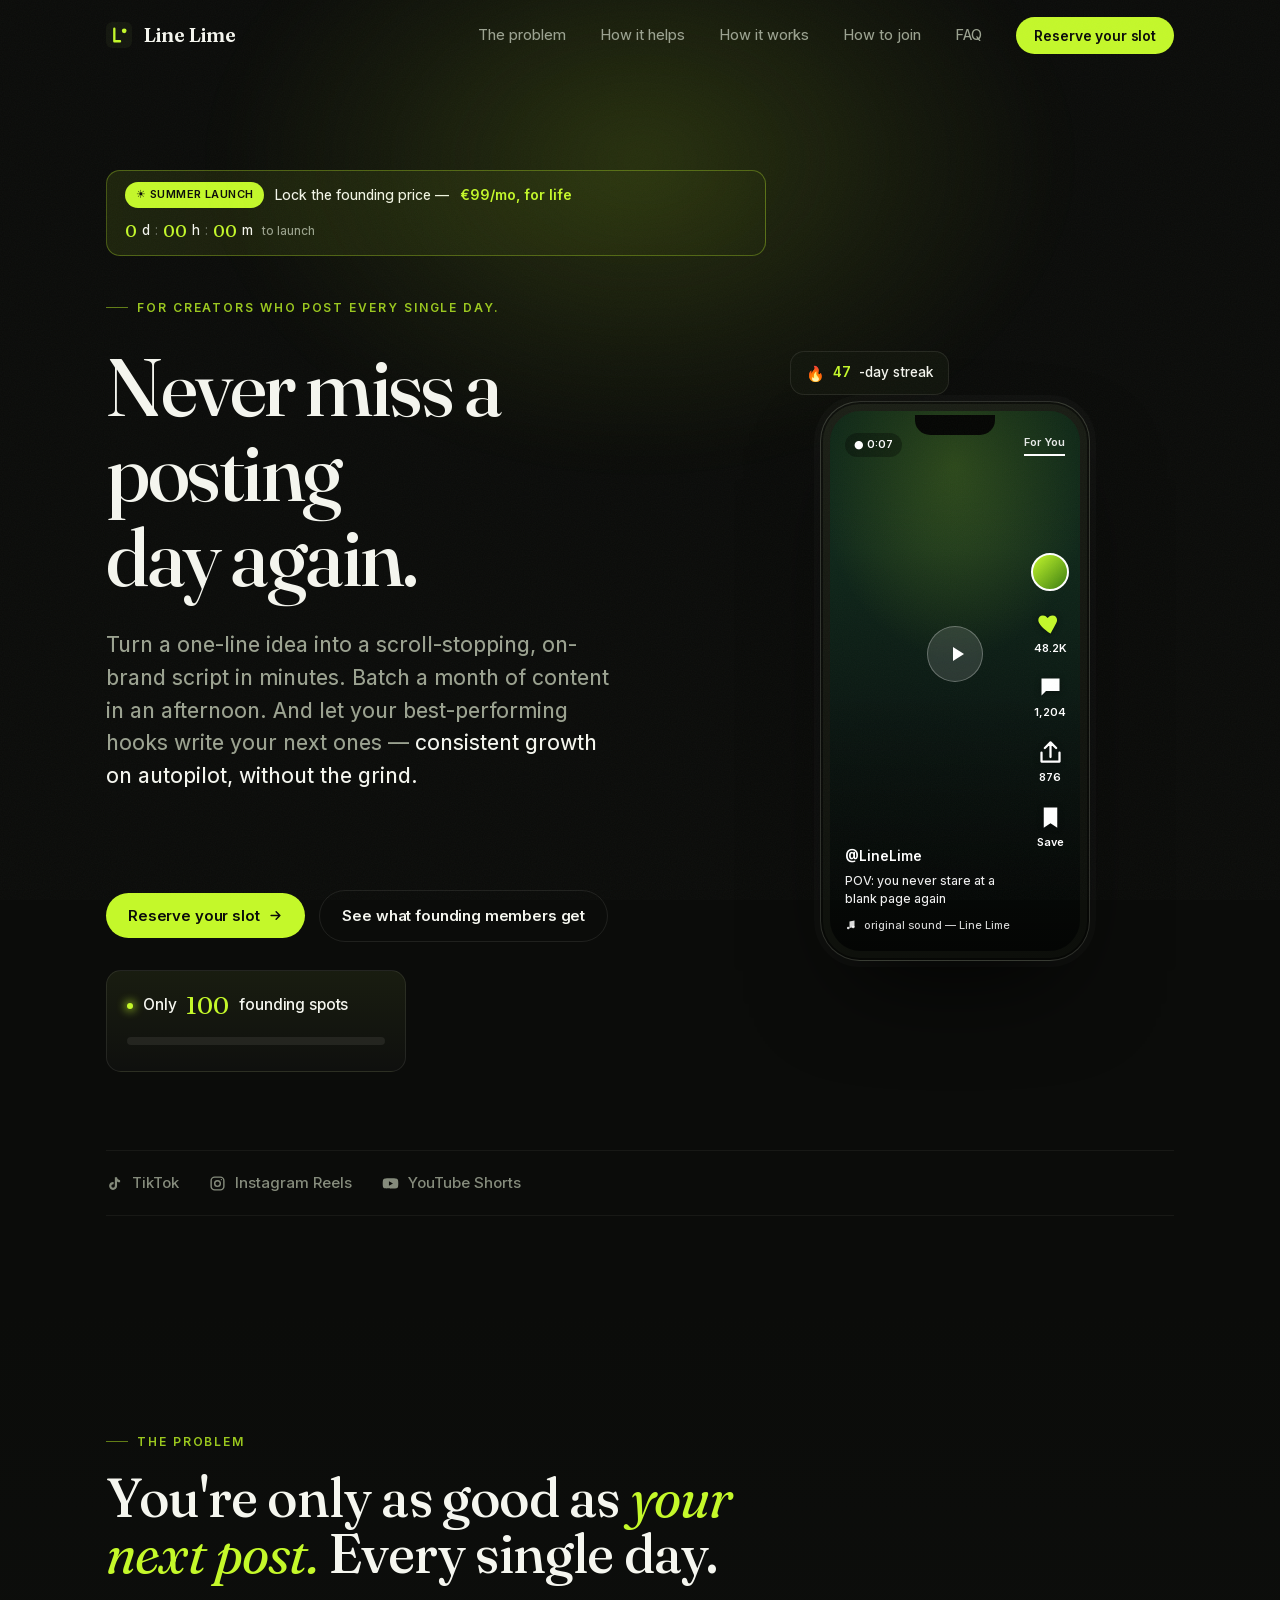
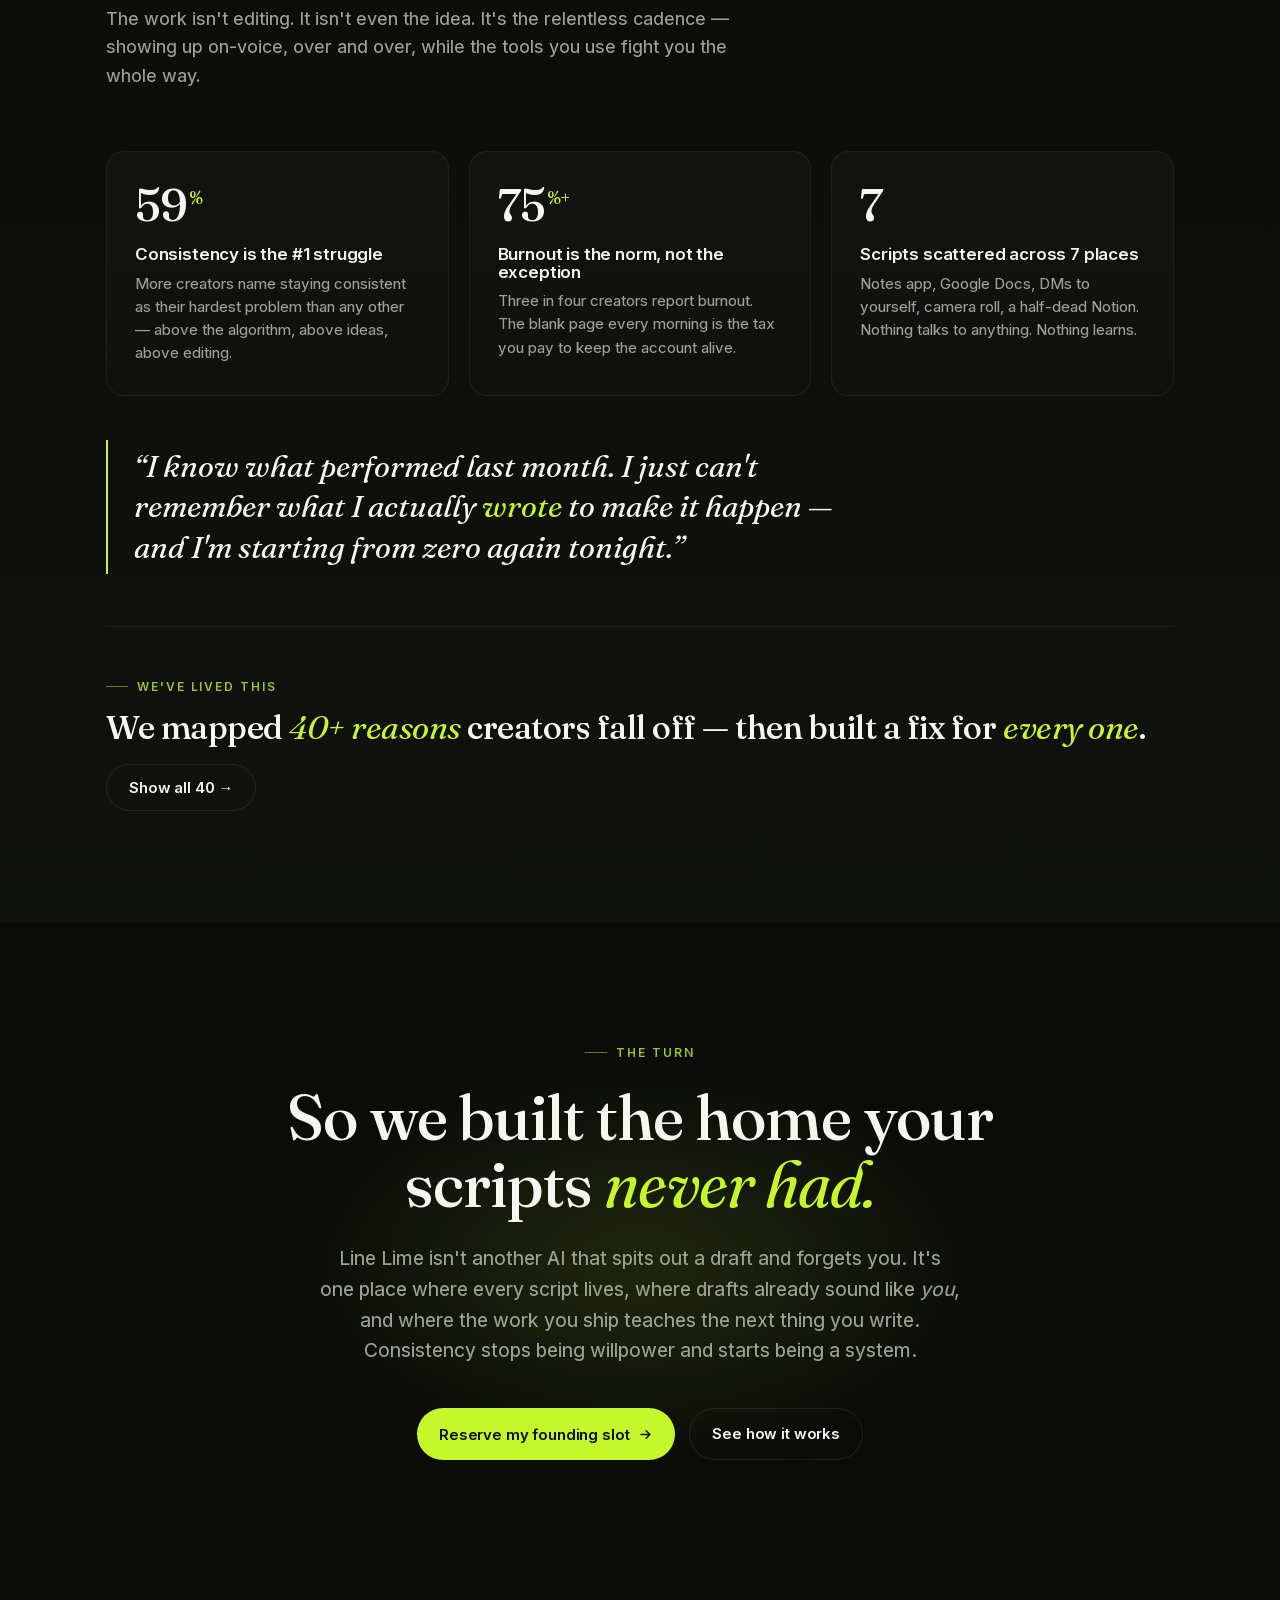
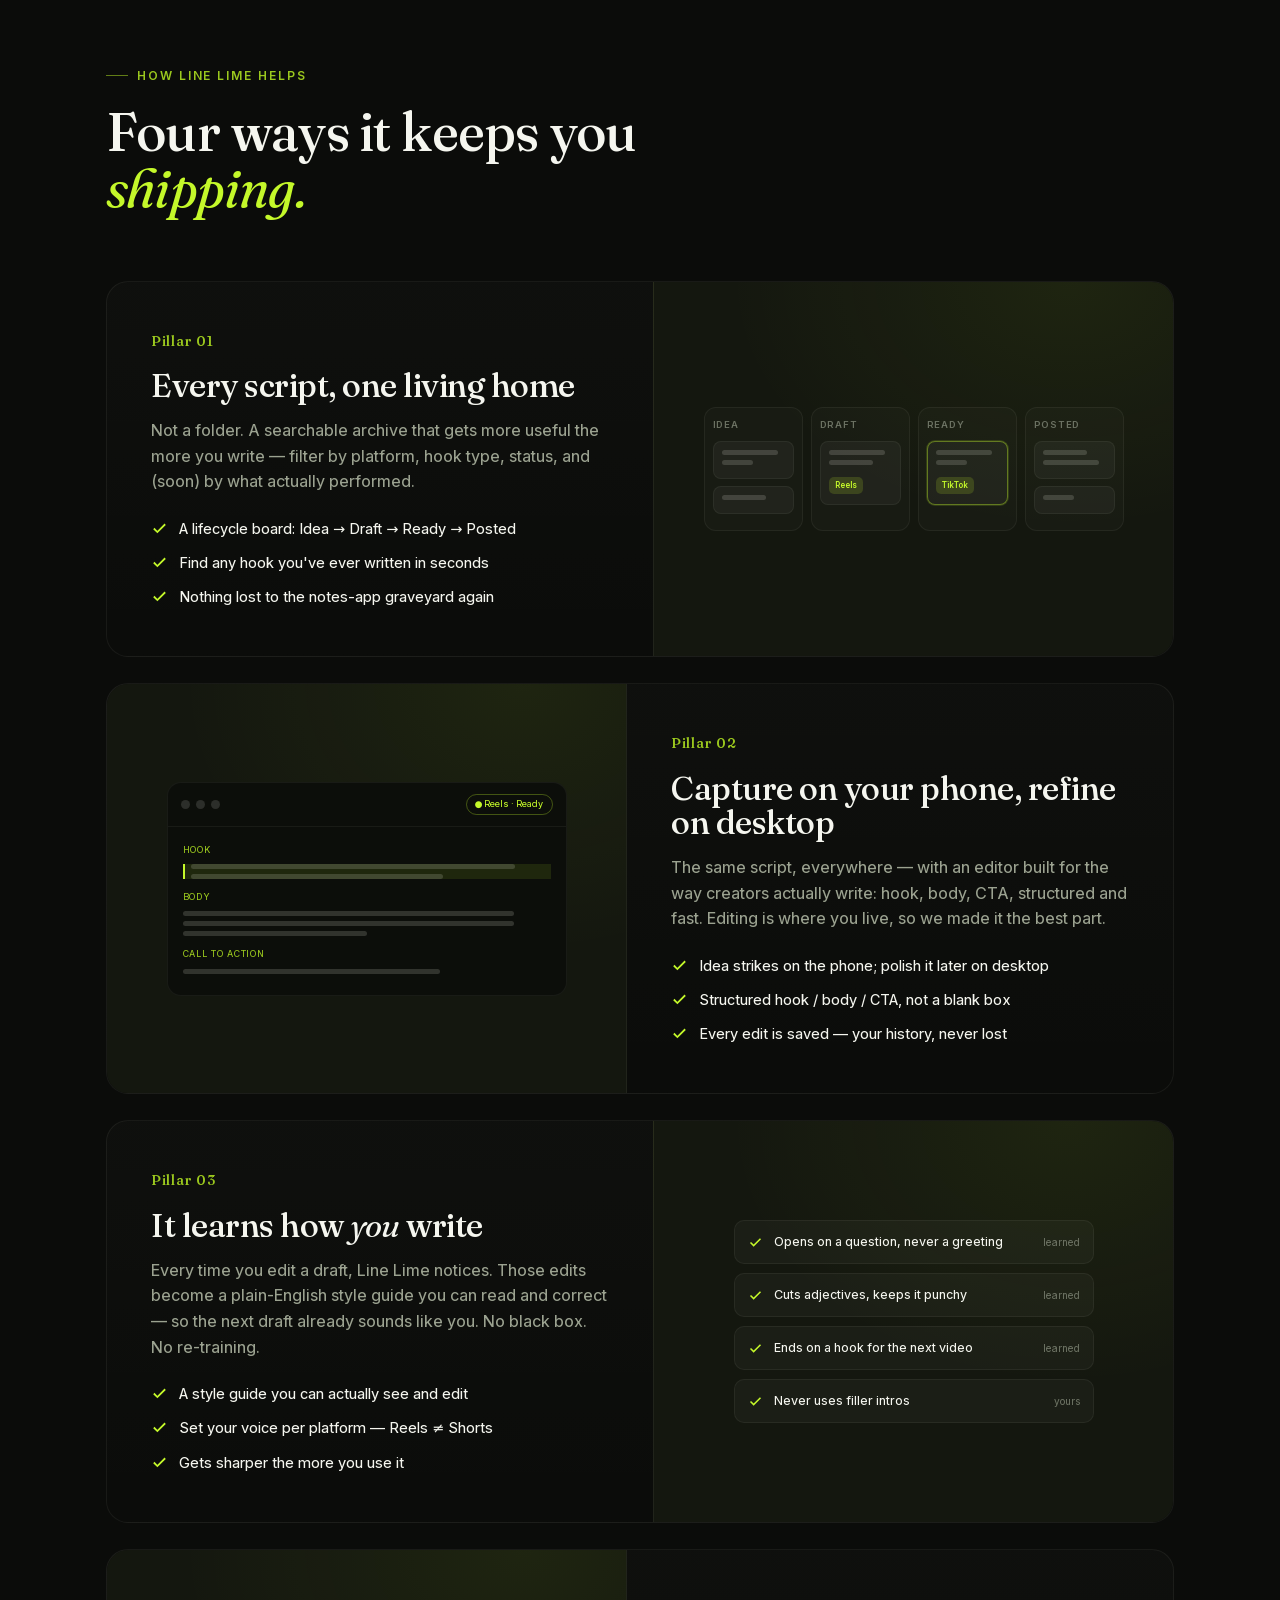
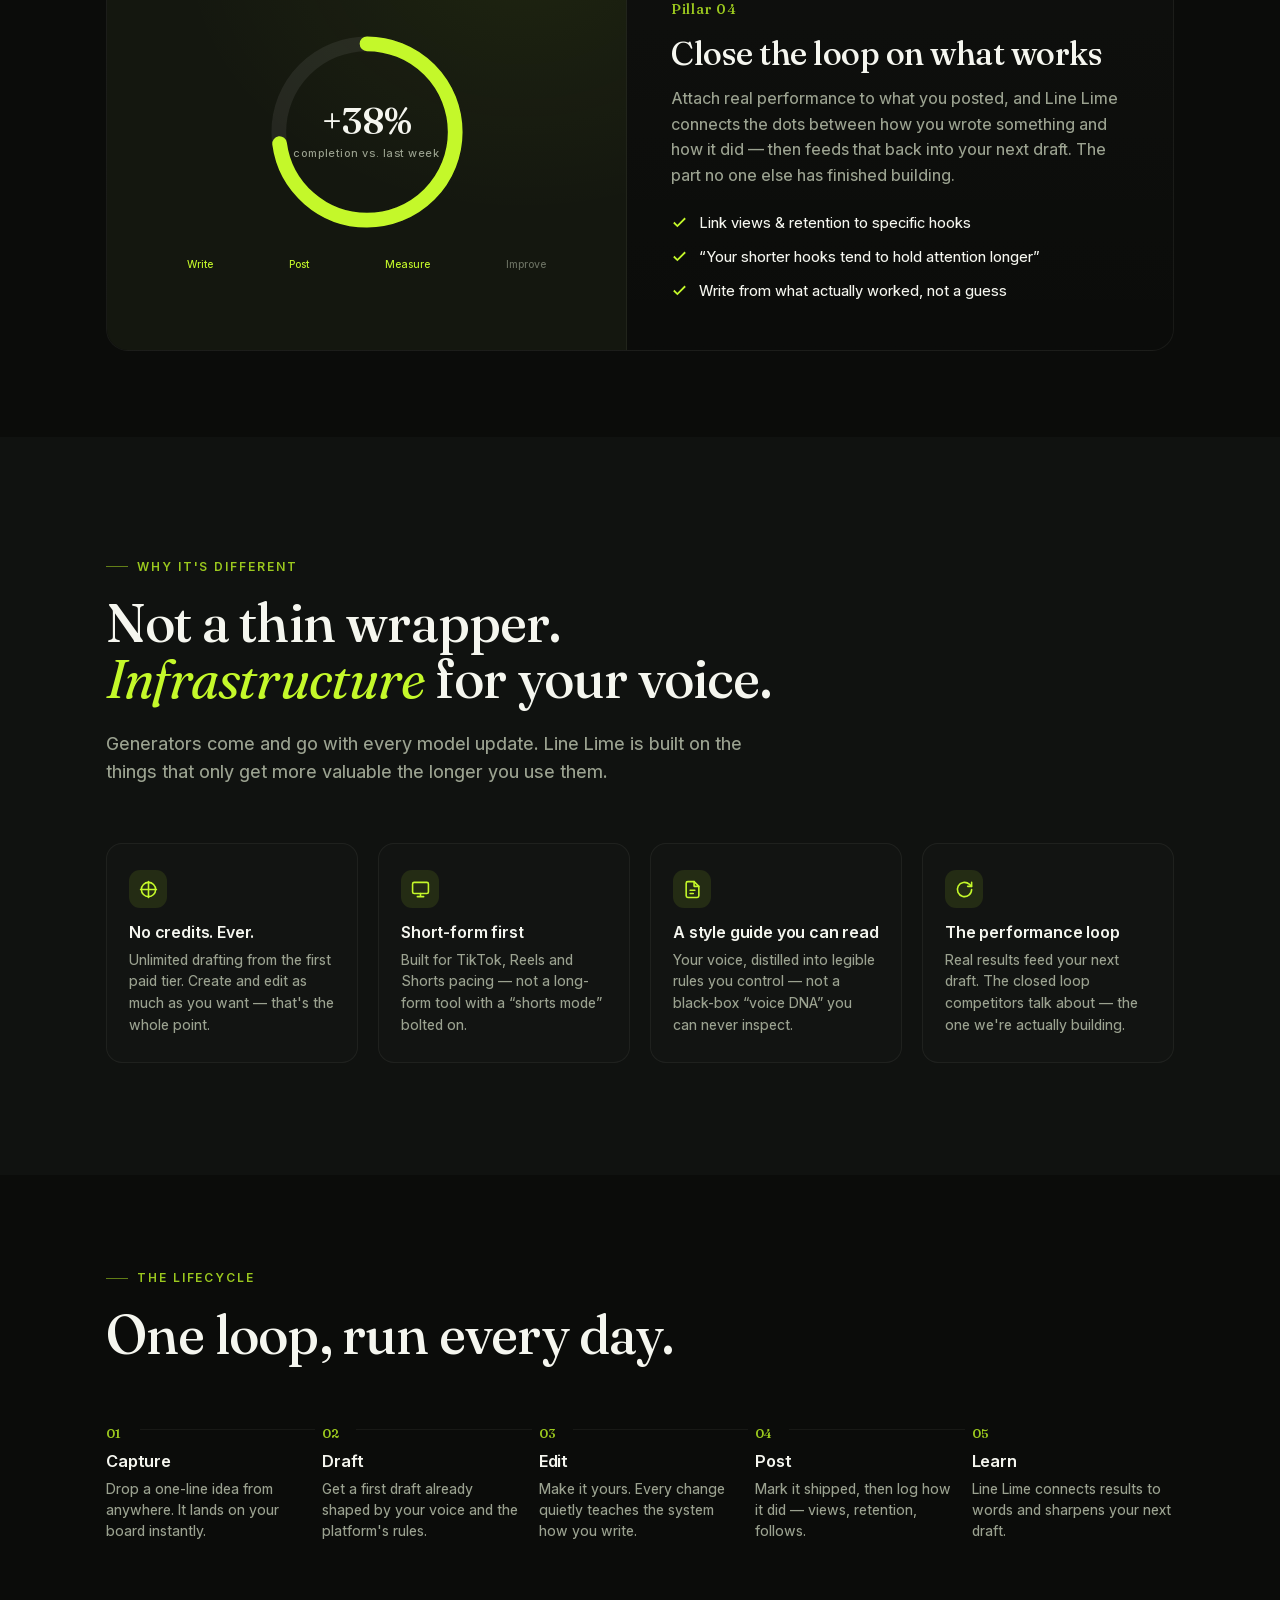
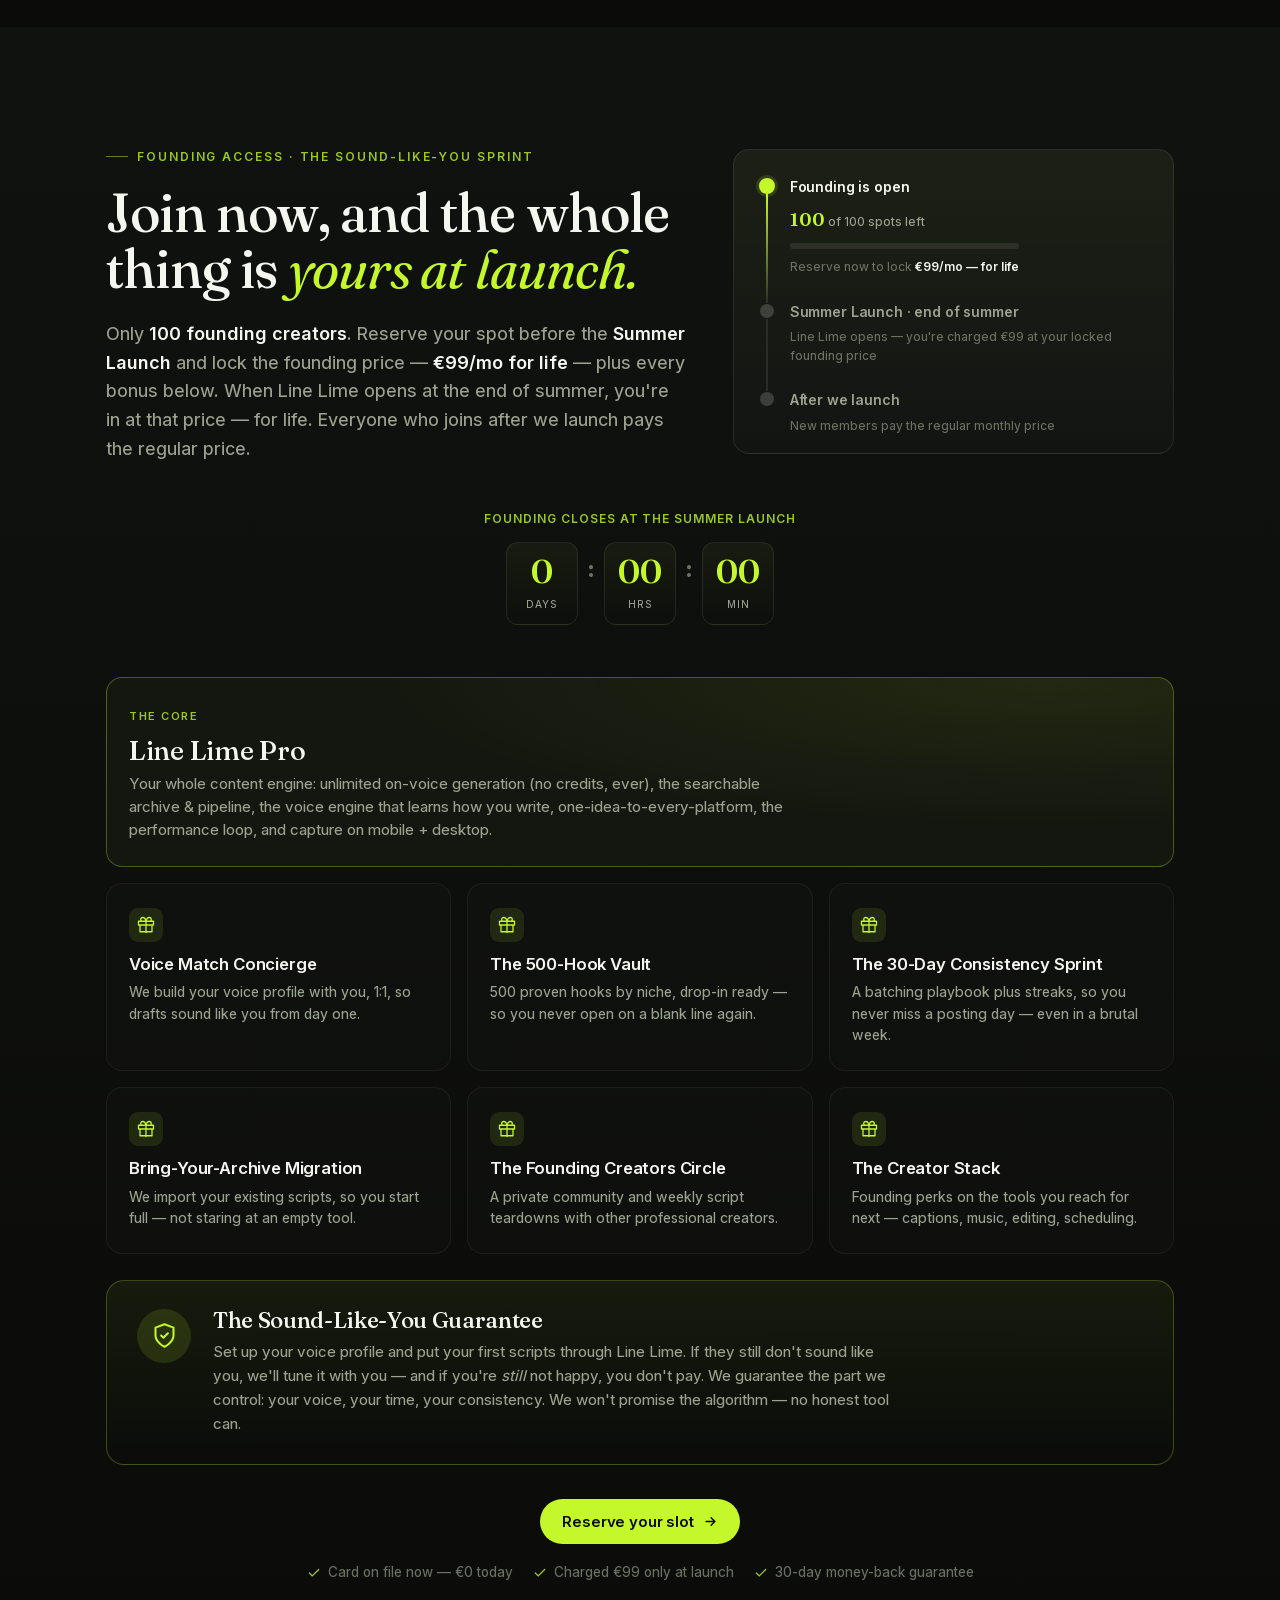
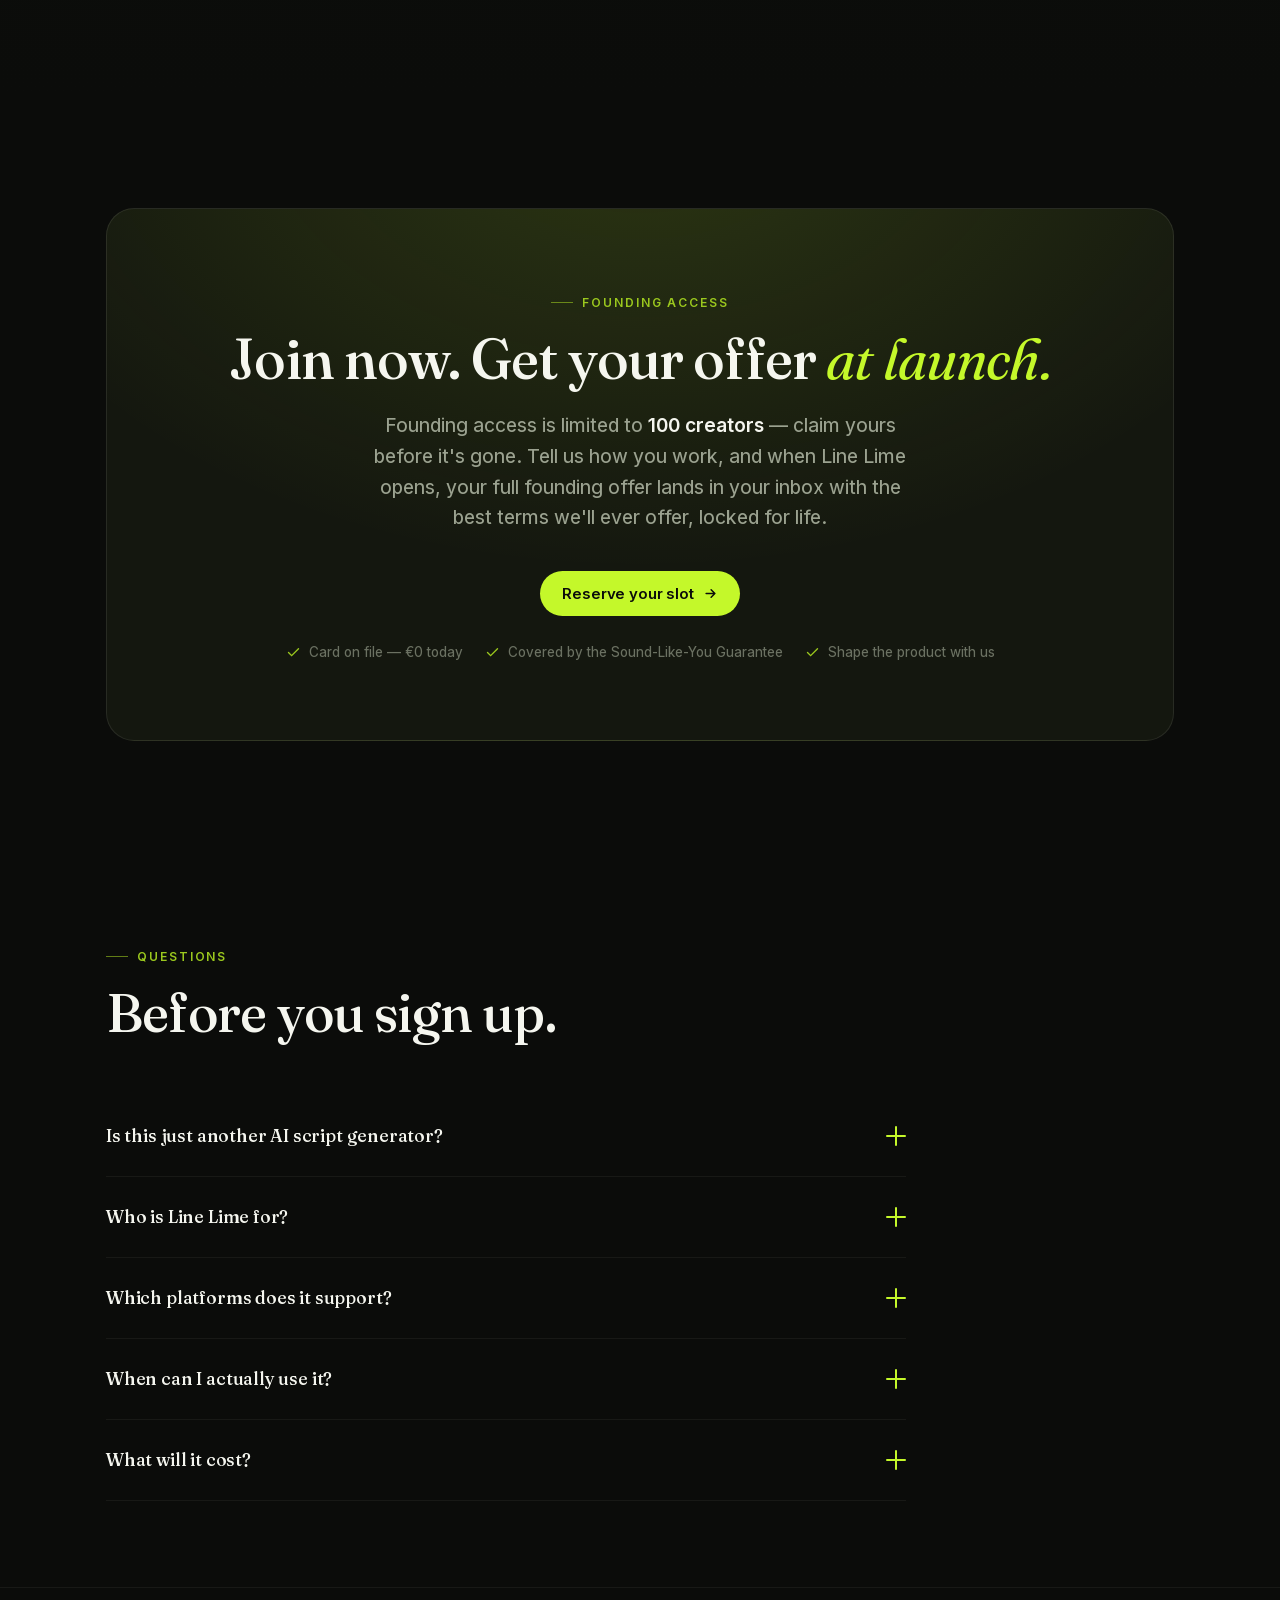
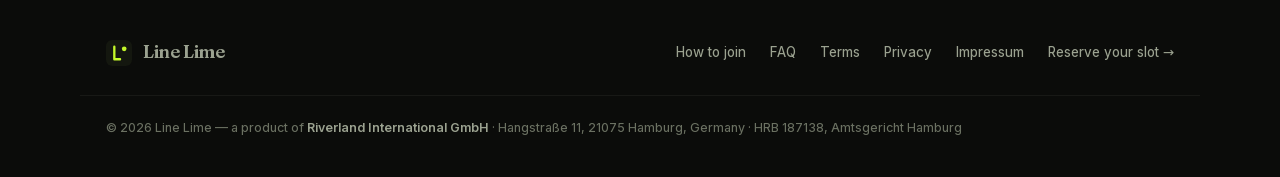
==== commit d50b967b: "Hero Summer-Launch banner + slim countdown; move offer countdown above the cards; fix 'launch price'" ====
--- a/index.html
+++ b/index.html
@@ -496,6 +496,19 @@
   @media (max-width:820px){ .offer-head-grid{grid-template-columns:1fr;gap:30px} }
   /* live countdown to the Summer Launch */
   .countdown{text-align:center;margin:0 auto 26px;max-width:420px}
+  .countdown-offer{margin:46px auto 4px}
+  /* hero Summer-Launch banner + slim countdown */
+  .hero-banner{display:flex;align-items:center;justify-content:space-between;gap:10px 22px;flex-wrap:wrap;
+    border:1px solid rgba(196,248,42,.3);border-radius:14px;padding:11px 18px;margin-bottom:34px;max-width:660px;
+    background:linear-gradient(90deg,rgba(196,248,42,.10),rgba(196,248,42,.02));font-size:14px;color:var(--ink)}
+  .hb-left{display:inline-flex;align-items:center;gap:11px;flex-wrap:wrap}
+  .hb-left b{color:var(--lime);font-weight:600}
+  .hb-badge{font-size:11px;font-weight:700;letter-spacing:.04em;text-transform:uppercase;color:#0B0C0A;background:var(--lime);border-radius:20px;padding:4px 11px;white-space:nowrap}
+  .hb-cd{display:inline-flex;align-items:center;gap:5px;font-size:13.5px;color:var(--ink);white-space:nowrap;font-variant-numeric:tabular-nums}
+  .hb-cd b{font-family:'Fraunces',serif;font-weight:500;font-size:1.05rem;color:var(--lime)}
+  .hb-cd i{font-style:normal;color:var(--faint)}
+  .hb-cd span{color:var(--muted);margin-left:4px;font-family:'Inter',sans-serif;font-size:12px}
+  @media (max-width:560px){ .hero-banner{font-size:13px} }
   .cd-head{font-size:12px;letter-spacing:.08em;text-transform:uppercase;color:var(--lime-dim);font-weight:600;margin-bottom:14px}
   .cd-row{display:flex;align-items:center;justify-content:center;gap:10px}
   .cd-unit{display:flex;flex-direction:column;align-items:center;min-width:72px;border:1px solid var(--line);border-radius:12px;padding:12px 8px;background:linear-gradient(180deg,rgba(196,248,42,.05),transparent)}
@@ -663,6 +676,12 @@
 <!-- ============ HERO (pain-first) ============ -->
 <section class="hero">
   <div class="hero-glow" aria-hidden="true"></div>
+  <div class="wrap">
+    <div class="hero-banner reveal">
+      <span class="hb-left"><span class="hb-badge">☀ Summer Launch</span> Lock the founding price — <b>€99/mo, for life</b></span>
+      <span class="hb-cd"><b data-cd-d>—</b>d <i>:</i> <b data-cd-h>—</b>h <i>:</i> <b data-cd-m>—</b>m <span>to launch</span></span>
+    </div>
+  </div>
   <div class="wrap hero-grid">
     <div class="hero-copy">
     <span class="eyebrow reveal">For creators who post every single day.</span>
@@ -1034,7 +1053,7 @@
       <div class="sec-head" style="margin:0">
         <span class="eyebrow">Founding access · The Sound-Like-You Sprint</span>
         <h2>Join now, and the whole thing is <span class="serif-i lime">yours at launch.</span></h2>
-        <p>Only <b style="color:var(--ink)">100 founding creators</b>. Reserve your spot before the <b style="color:var(--ink)">Summer Launch</b> and lock the founding price — <b style="color:var(--ink)">€99/mo for life</b> — plus every bonus below. When Line Lime opens at the end of summer, you're in at that price. Everyone who joins after pays the full launch price.</p>
+        <p>Only <b style="color:var(--ink)">100 founding creators</b>. Reserve your spot before the <b style="color:var(--ink)">Summer Launch</b> and lock the founding price — <b style="color:var(--ink)">€99/mo for life</b> — plus every bonus below. When Line Lime opens at the end of summer, you're in at that price — for life. Everyone who joins after we launch pays the regular price.</p>
       </div>
       <div class="offer-timeline">
         <div class="ot-node active">
@@ -1056,10 +1075,21 @@
         <div class="ot-node last">
           <span class="ot-dot"></span>
           <div class="ot-body">
-            <div class="ot-title">After launch</div>
-            <div class="ot-sub">Everyone who joins later pays the full launch price</div>
+            <div class="ot-title">After we launch</div>
+            <div class="ot-sub">New members pay the regular monthly price</div>
           </div>
         </div>
+      </div>
+    </div>
+
+    <div class="countdown countdown-offer reveal">
+      <div class="cd-head">Founding closes at the Summer Launch</div>
+      <div class="cd-row">
+        <div class="cd-unit"><b data-cd-d>—</b><span>days</span></div>
+        <span class="cd-sep">:</span>
+        <div class="cd-unit"><b data-cd-h>—</b><span>hrs</span></div>
+        <span class="cd-sep">:</span>
+        <div class="cd-unit"><b data-cd-m>—</b><span>min</span></div>
       </div>
     </div>
 
@@ -1089,16 +1119,6 @@
       <div class="slots-meter" id="slotsMeter" hidden>
         <div class="lbl"><span>Founding spots claimed</span><span><b data-slots-num>—</b> / 100</span></div>
         <div class="slots-track"><div class="slots-fill" data-slots-fill></div></div>
-      </div>
-      <div class="countdown" id="countdown">
-        <div class="cd-head">Founding closes at the Summer Launch</div>
-        <div class="cd-row">
-          <div class="cd-unit"><b id="cdD">—</b><span>days</span></div>
-          <span class="cd-sep">:</span>
-          <div class="cd-unit"><b id="cdH">—</b><span>hrs</span></div>
-          <span class="cd-sep">:</span>
-          <div class="cd-unit"><b id="cdM">—</b><span>min</span></div>
-        </div>
       </div>
       <button class="btn btn-primary" data-open-modal data-src="offer">Reserve your slot <svg class="arr" width="15" height="15" viewBox="0 0 24 24" fill="none" stroke="currentColor" stroke-width="2.4" stroke-linecap="round" stroke-linejoin="round"><path d="M5 12h14M13 6l6 6-6 6"/></svg></button>
       <div class="note">
@@ -1528,21 +1548,20 @@
     });
   })();
 
-  /* ---- live countdown to the Summer Launch (22 Sep 2026) ---- */
+  /* ---- live countdown(s) to the Summer Launch (22 Sep 2026) ---- */
   (function(){
-    const D = document.getElementById('cdD'), H = document.getElementById('cdH'), M = document.getElementById('cdM');
-    if(!D || !H || !M) return;
+    const Ds = document.querySelectorAll('[data-cd-d]'), Hs = document.querySelectorAll('[data-cd-h]'), Ms = document.querySelectorAll('[data-cd-m]');
+    if(!Ds.length) return;
     const target = new Date('2026-09-22T23:59:59+02:00').getTime();
     const pad = n => (n < 10 ? '0' : '') + n;
+    const set = (nodes, v) => nodes.forEach(n => n.textContent = v);
     function tick(){
-      let diff = target - Date.now();
-      if(diff < 0) diff = 0;
-      D.textContent = Math.floor(diff / 86400000);
-      H.textContent = pad(Math.floor((diff % 86400000) / 3600000));
-      M.textContent = pad(Math.floor((diff % 3600000) / 60000));
+      let diff = target - Date.now(); if(diff < 0) diff = 0;
+      set(Ds, Math.floor(diff / 86400000));
+      set(Hs, pad(Math.floor((diff % 86400000) / 3600000)));
+      set(Ms, pad(Math.floor((diff % 3600000) / 60000)));
     }
-    tick();
-    setInterval(tick, 1000);
+    tick(); setInterval(tick, 1000);
   })();
 
   /* ---- phone reel: hover (desktop) / tap ▶ (mobile) to play ---- */
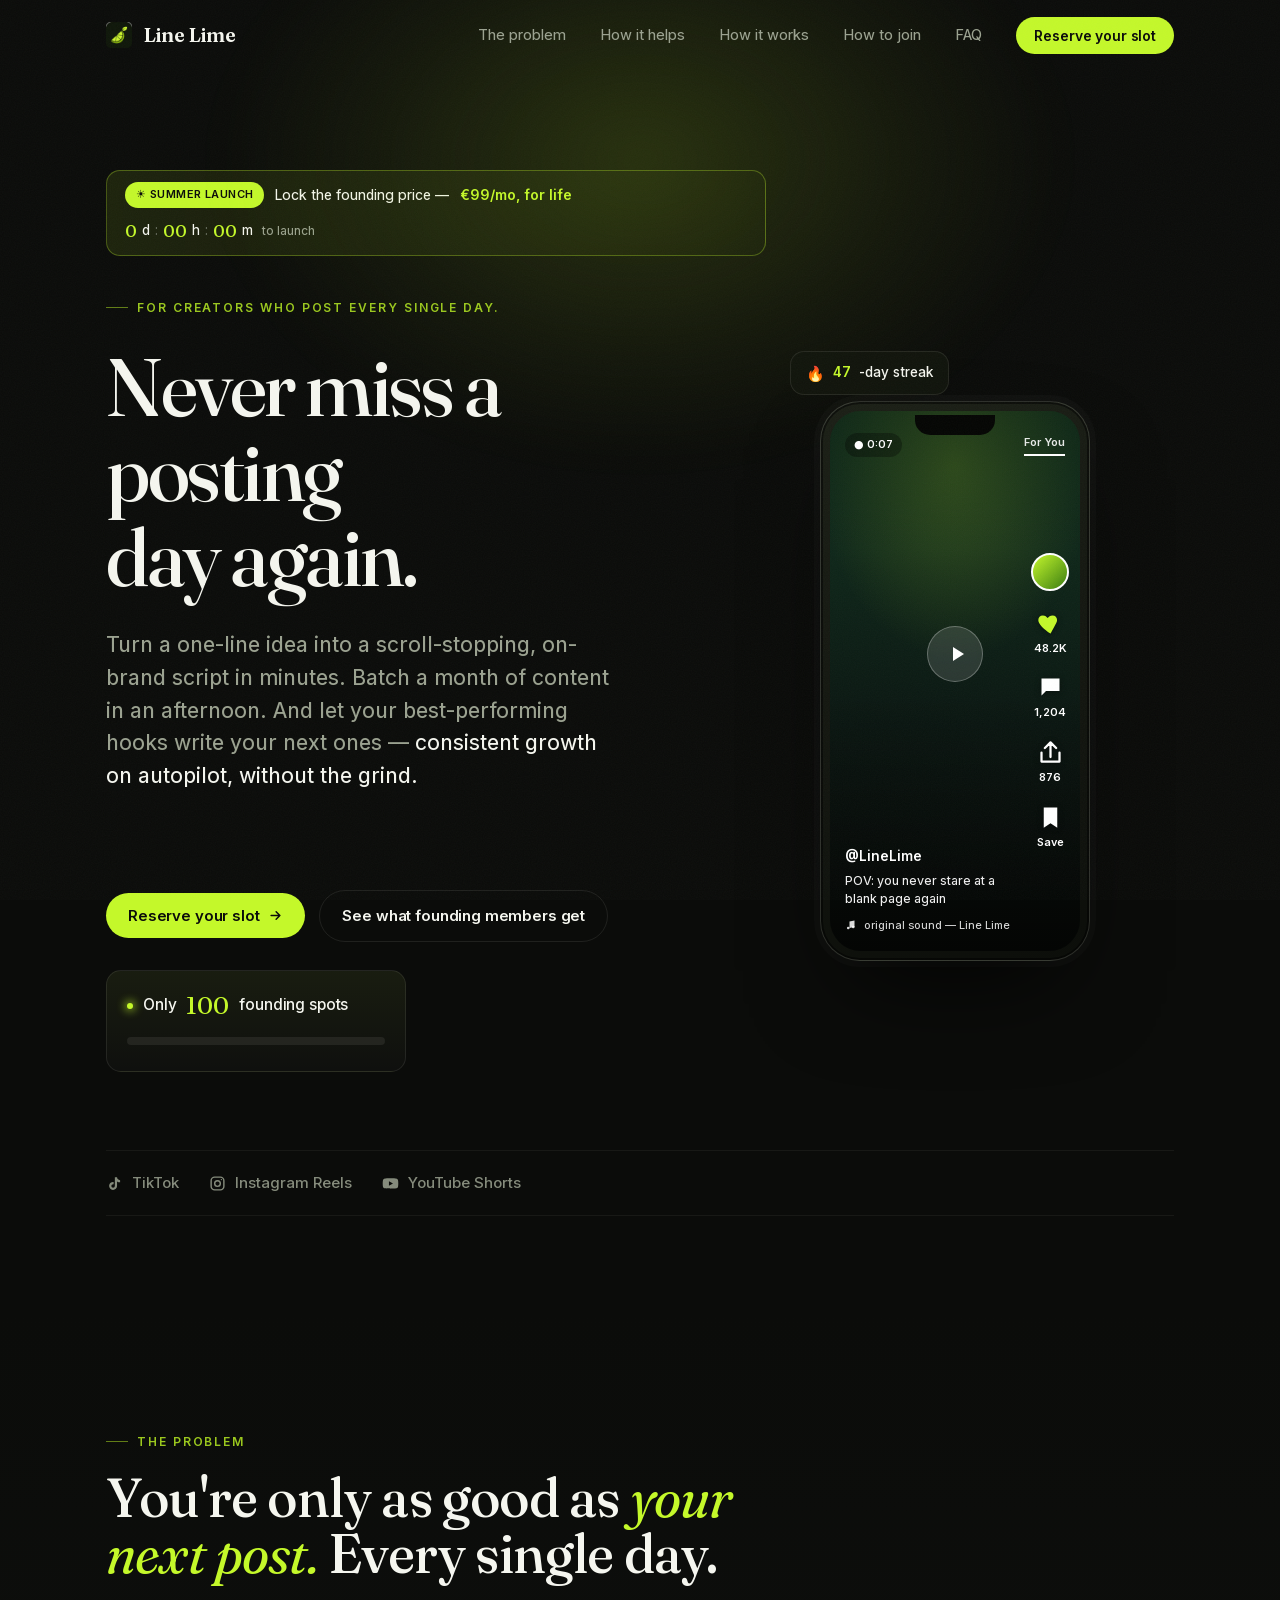
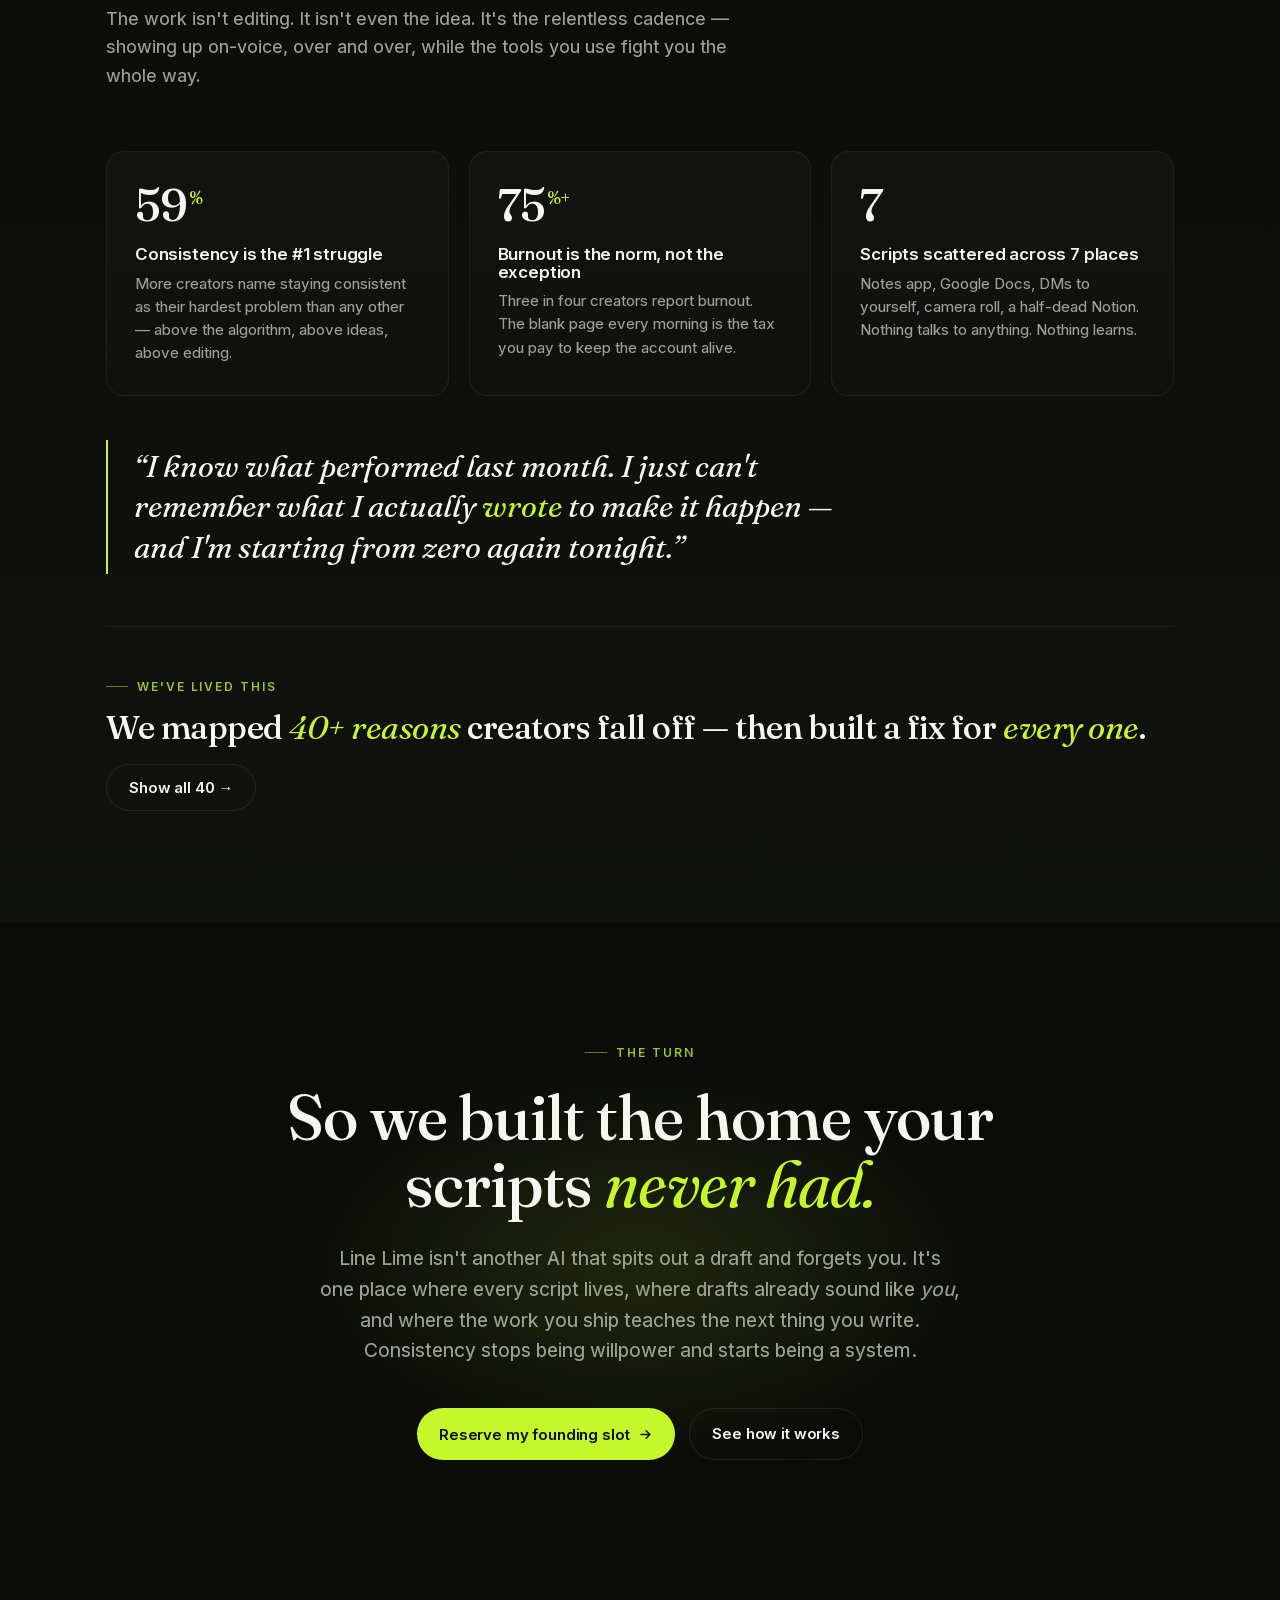
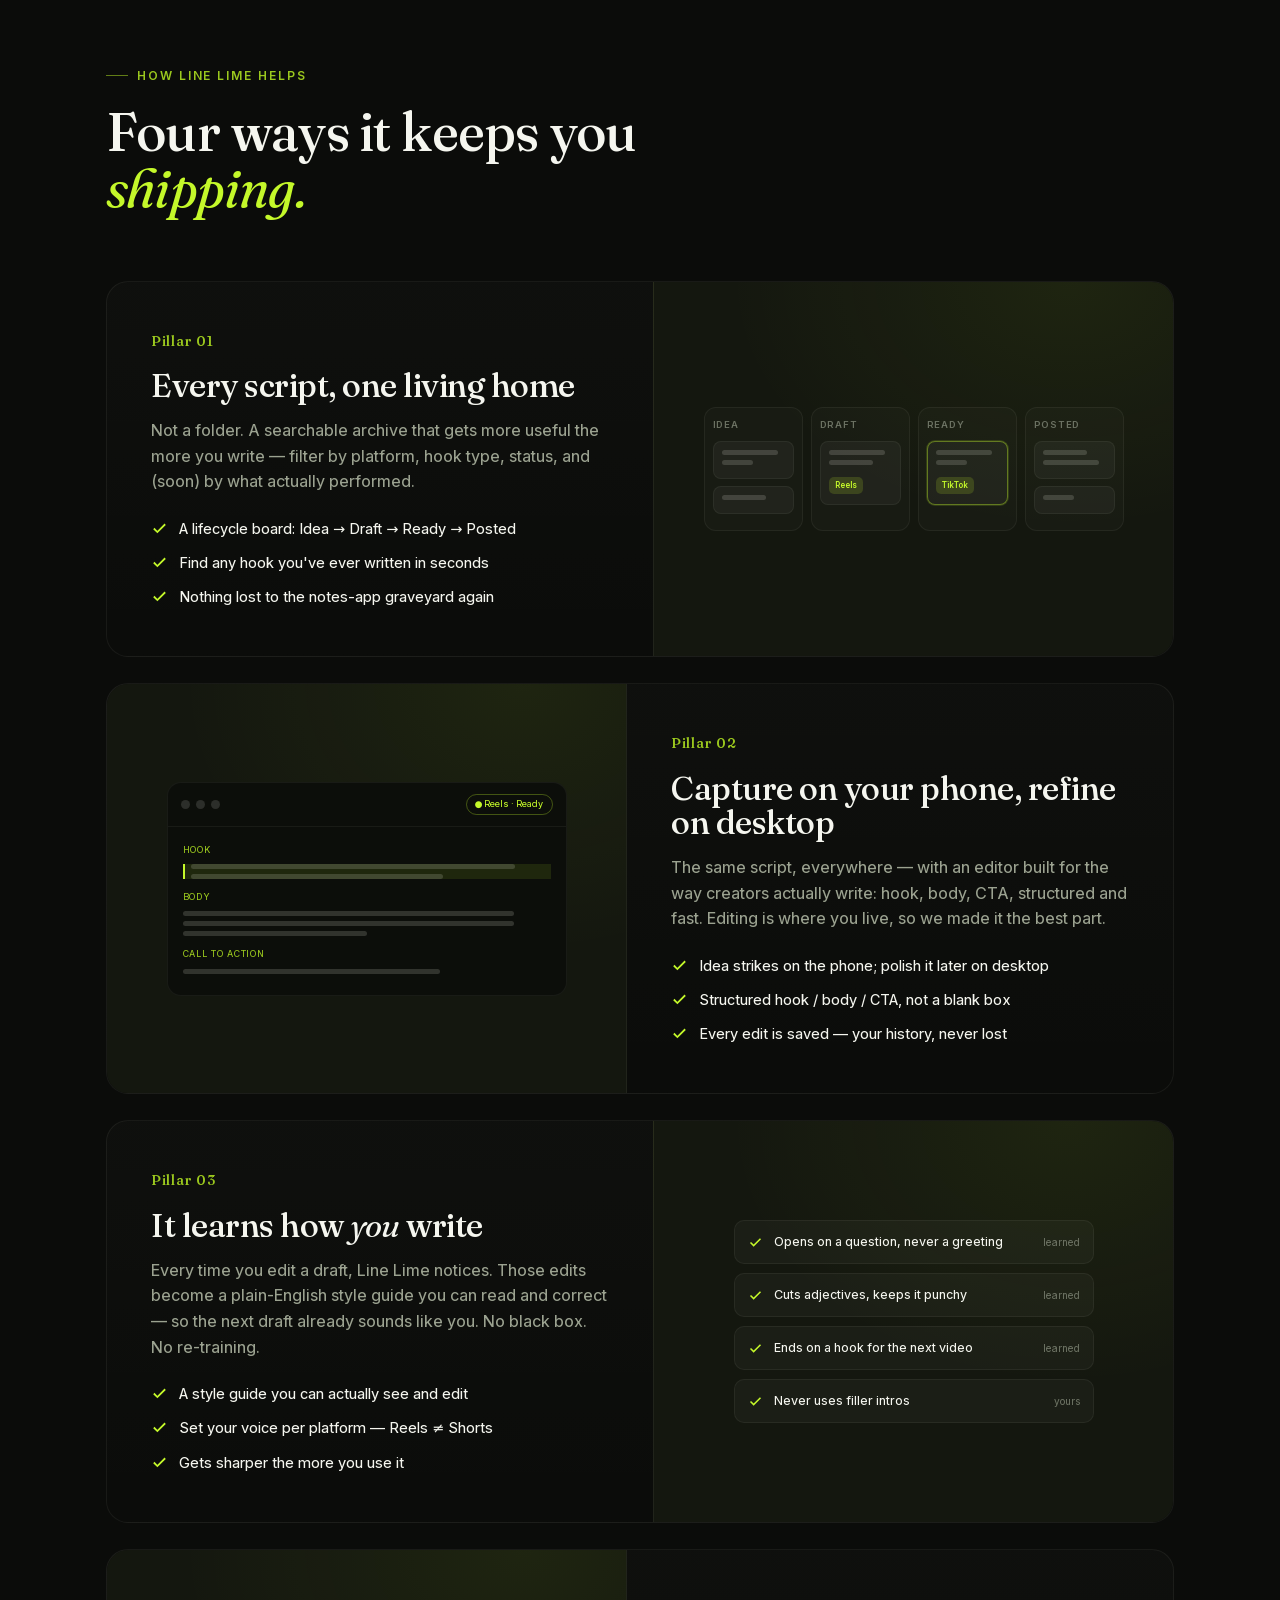
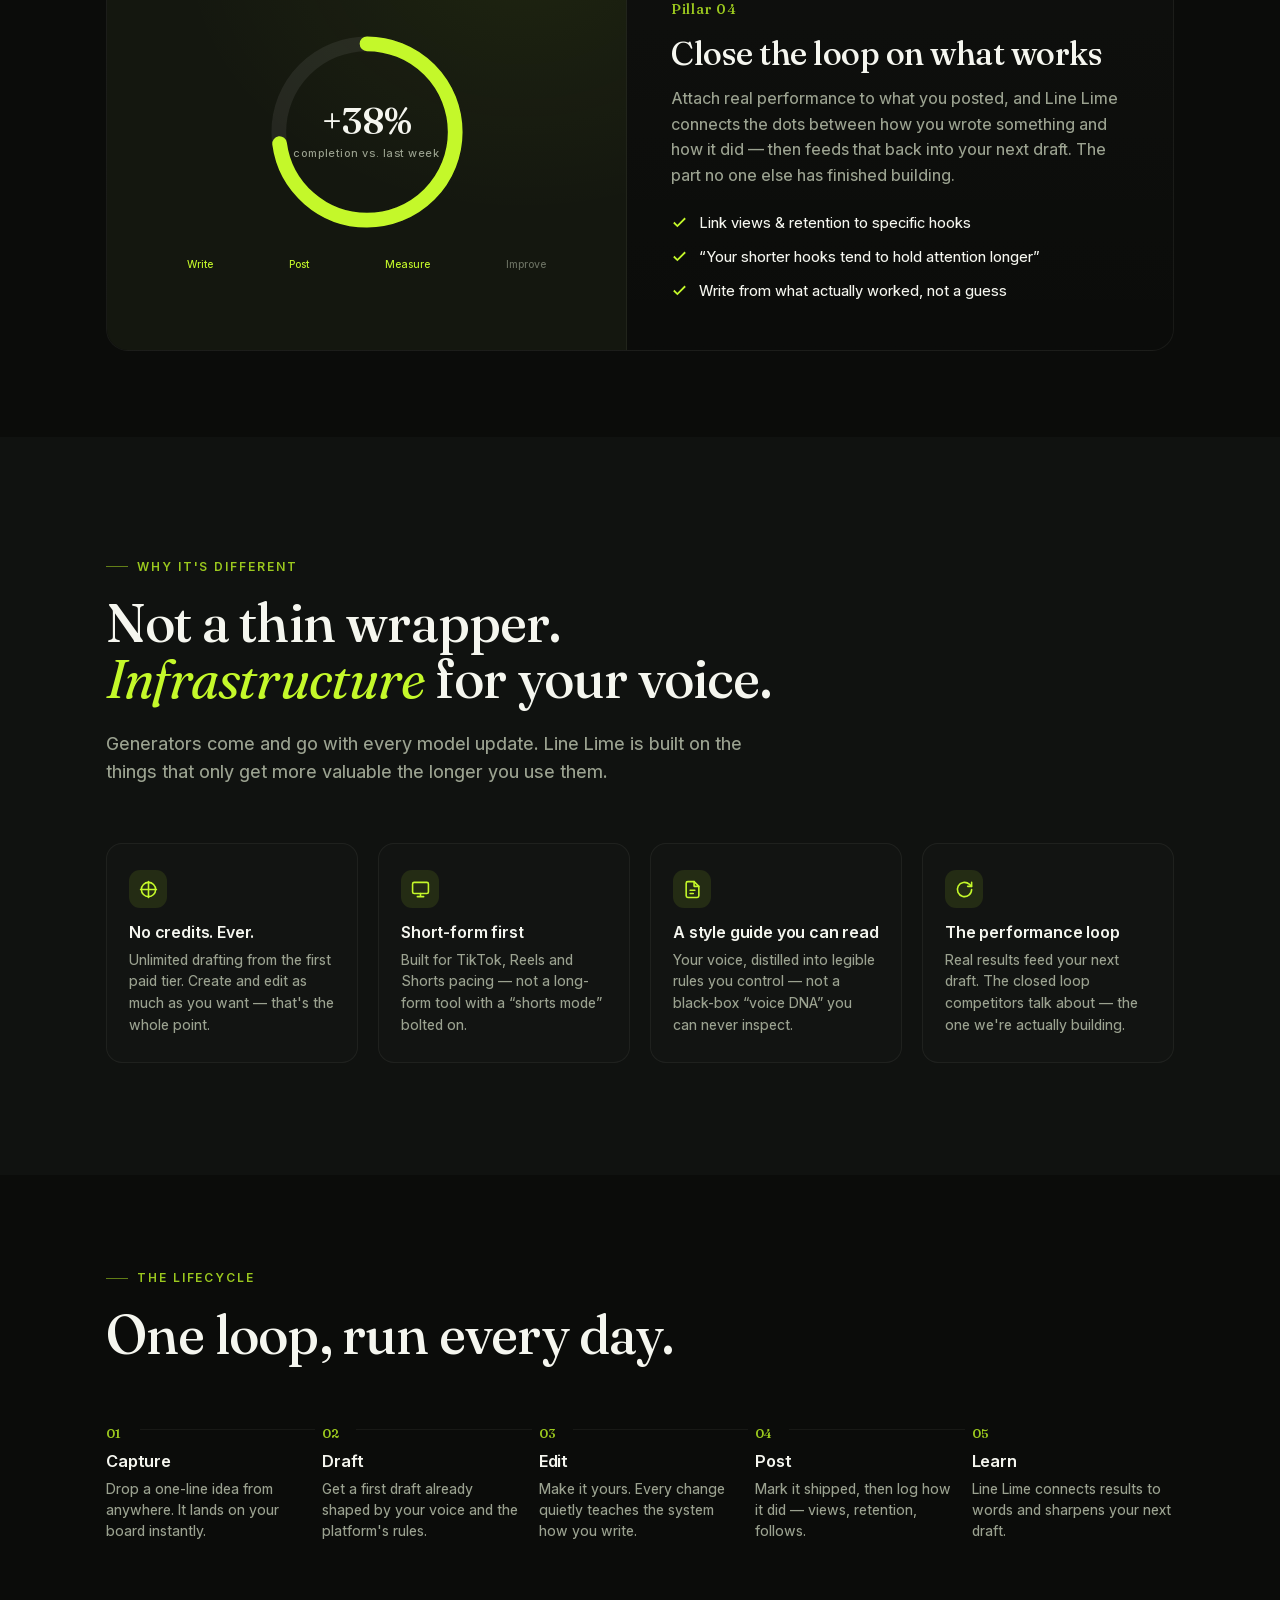
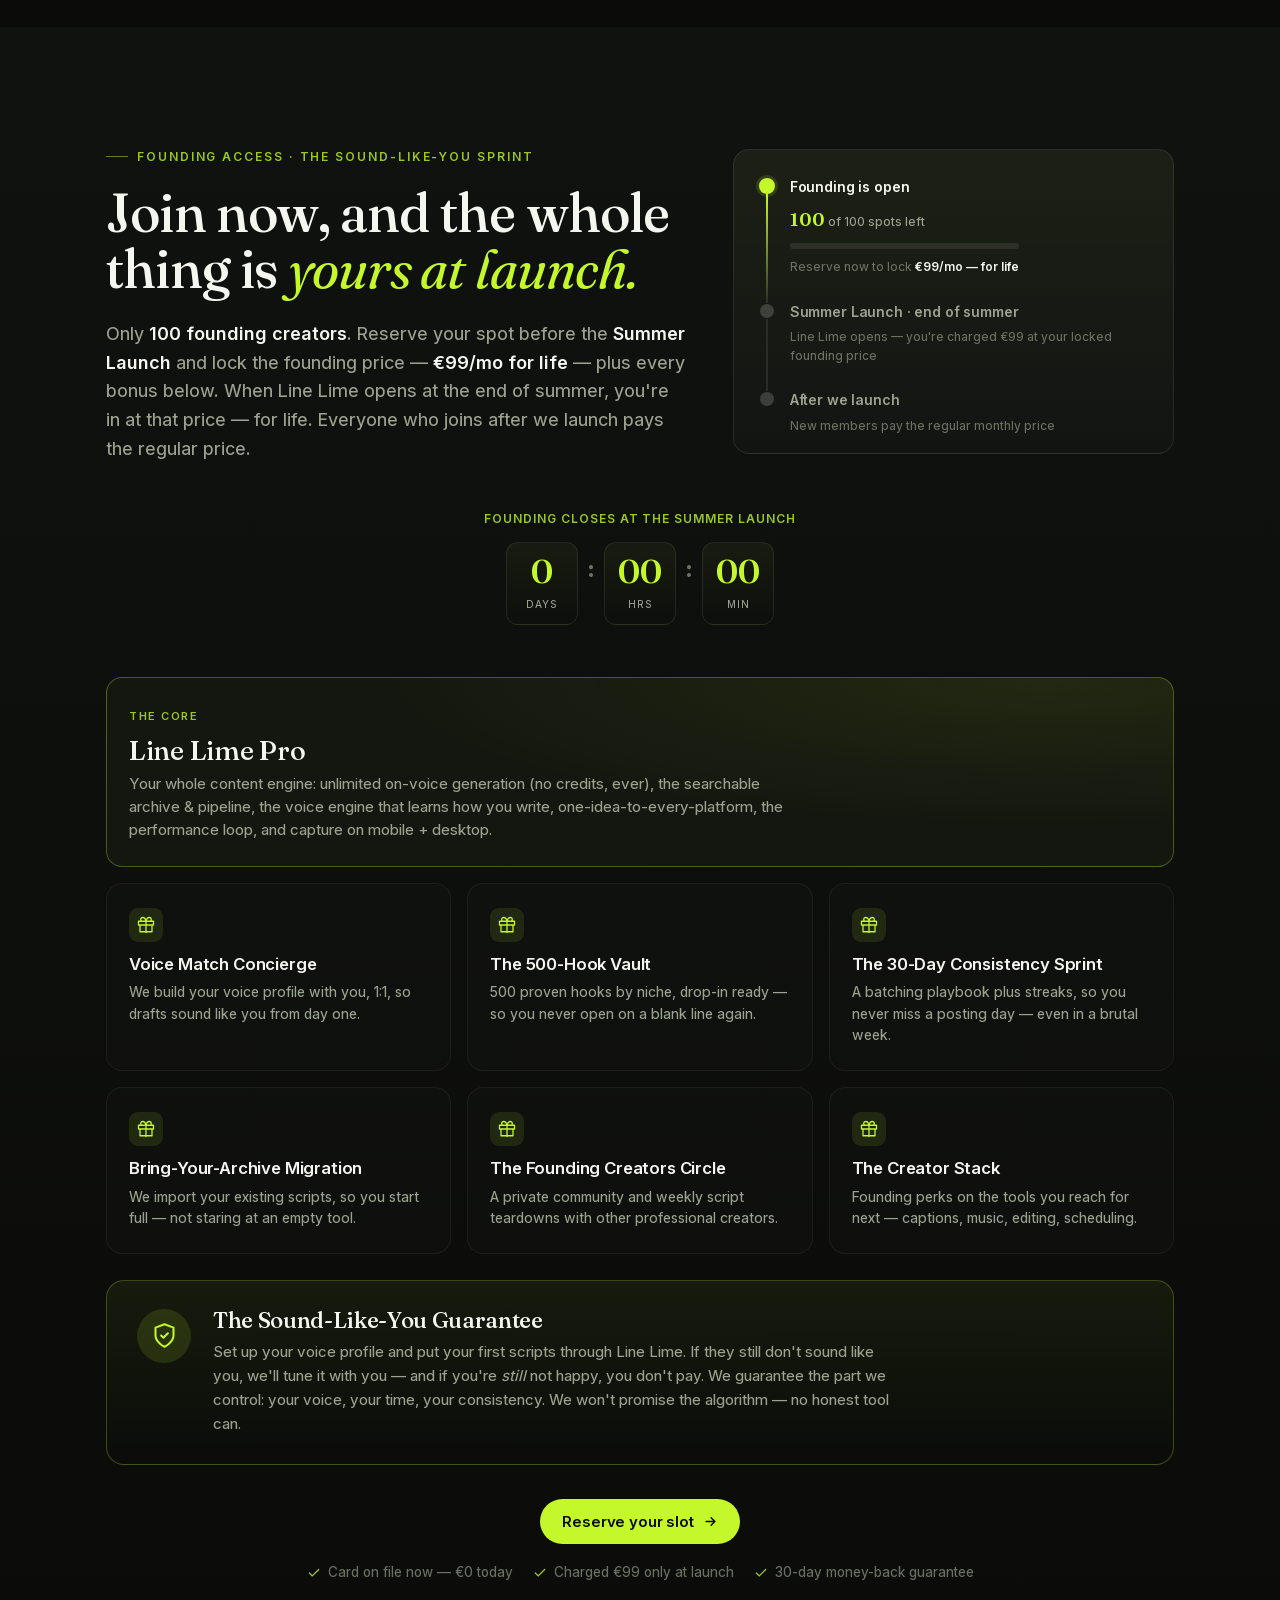
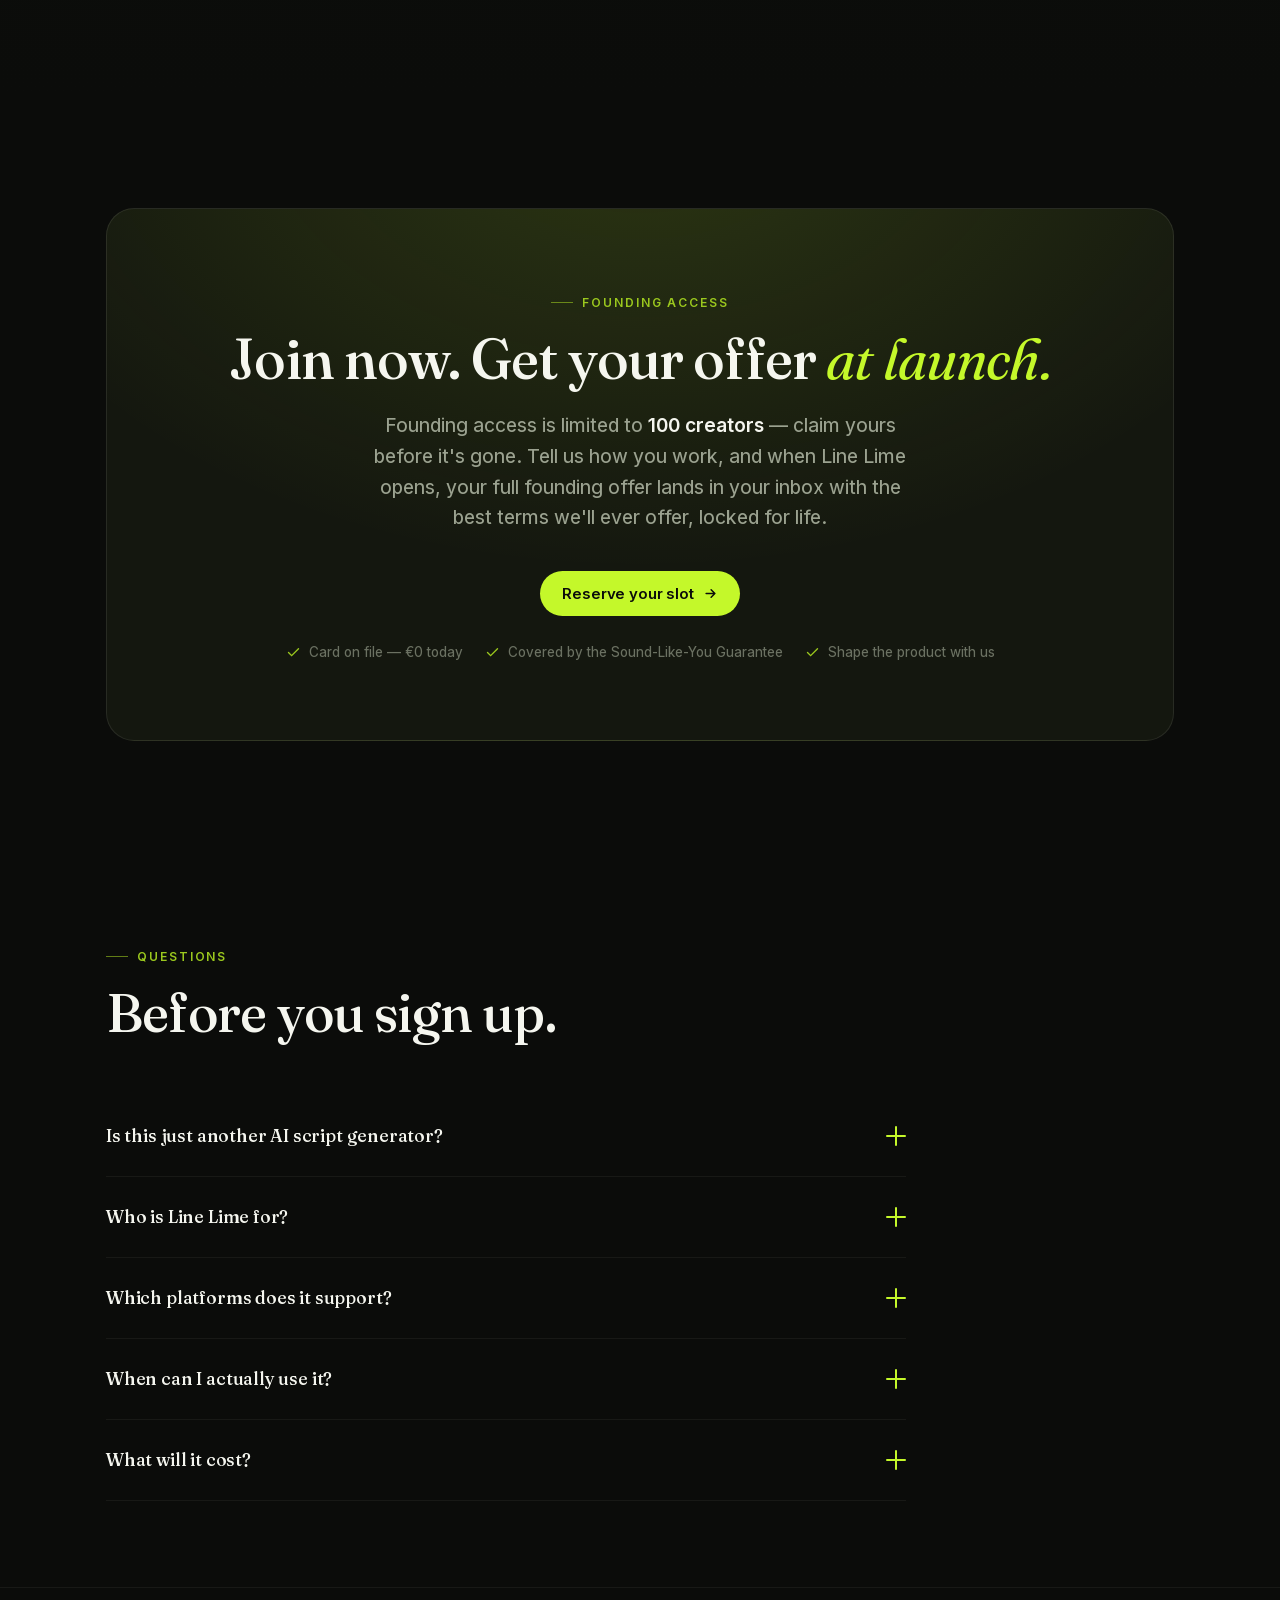
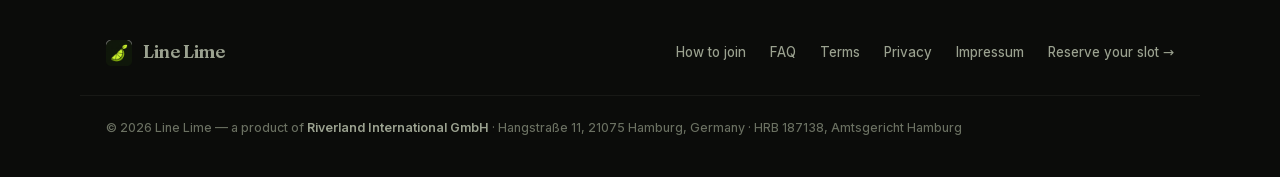
==== commit 7e3145a3: "Add brand logo (lime-slice mark) across nav/footer/legal + favicon + og image Co-Authored-By: Claude" ====
--- a/index.html
+++ b/index.html
@@ -12,10 +12,13 @@
 <meta property="og:description" content="The home for a professional creator's short-form scripts. Write, edit, organize, and learn from every one — so you ship consistently without burning out." />
 <meta name="theme-color" content="#0B0C0A" />
 <meta name="twitter:card" content="summary_large_image" />
+<meta property="og:image" content="https://linelime.riverland-int.com/logo.png" />
+<meta name="twitter:image" content="https://linelime.riverland-int.com/logo.png" />
 
 <link rel="stylesheet" href="fonts.css" />
 
-<link rel="icon" href="data:image/svg+xml,%3Csvg xmlns='http://www.w3.org/2000/svg' viewBox='0 0 100 100'%3E%3Crect width='100' height='100' rx='22' fill='%230B0C0A'/%3E%3Cpath d='M30 26v48M30 74h20' stroke='%23C4F82A' stroke-width='9' stroke-linecap='round' fill='none'/%3E%3Ccircle cx='68' cy='34' r='9' fill='%23C4F82A'/%3E%3C/svg%3E" />
+<link rel="icon" type="image/png" href="logo.png" />
+<link rel="apple-touch-icon" href="logo.png" />
 
 <style>
   :root{
@@ -657,7 +660,7 @@
 <header id="hdr">
   <div class="wrap nav">
     <a class="brand" href="#top" aria-label="Line Lime home">
-      <svg viewBox="0 0 100 100" aria-hidden="true"><rect width="100" height="100" rx="24" fill="#14170F"/><path d="M32 26v48M32 74h22" stroke="#C4F82A" stroke-width="9" stroke-linecap="round" fill="none"/><circle cx="70" cy="34" r="9" fill="#C4F82A"/></svg>
+      <img src="logo.png" alt="Line Lime" width="26" height="26" style="flex:none;display:block" />
       Line Lime
     </a>
     <nav class="nav-links">
@@ -1186,7 +1189,7 @@
 <footer>
   <div class="wrap foot">
     <a class="brand" href="#top">
-      <svg viewBox="0 0 100 100" aria-hidden="true"><rect width="100" height="100" rx="24" fill="#14170F"/><path d="M32 26v48M32 74h22" stroke="#C4F82A" stroke-width="9" stroke-linecap="round" fill="none"/><circle cx="70" cy="34" r="9" fill="#C4F82A"/></svg>
+      <img src="logo.png" alt="Line Lime" width="26" height="26" style="flex:none;display:block" />
       Line Lime
     </a>
     <nav class="foot-links">
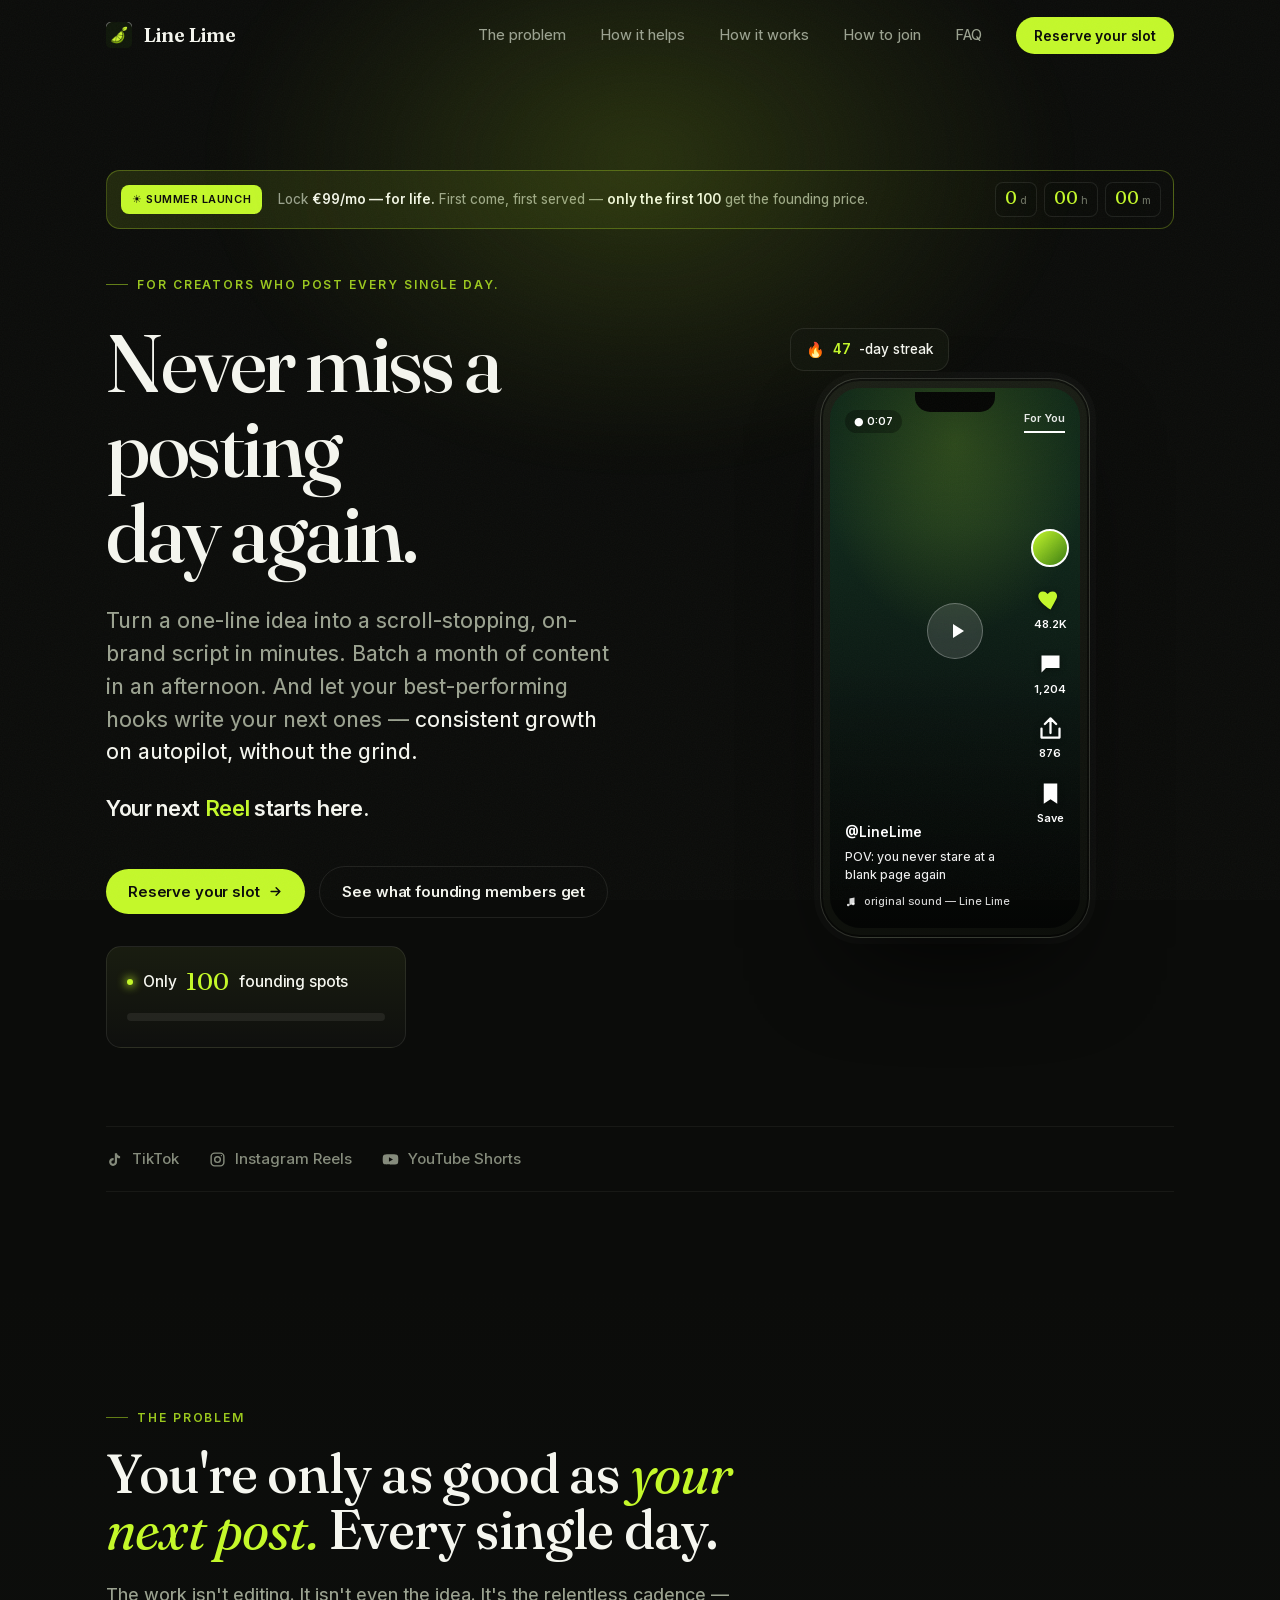
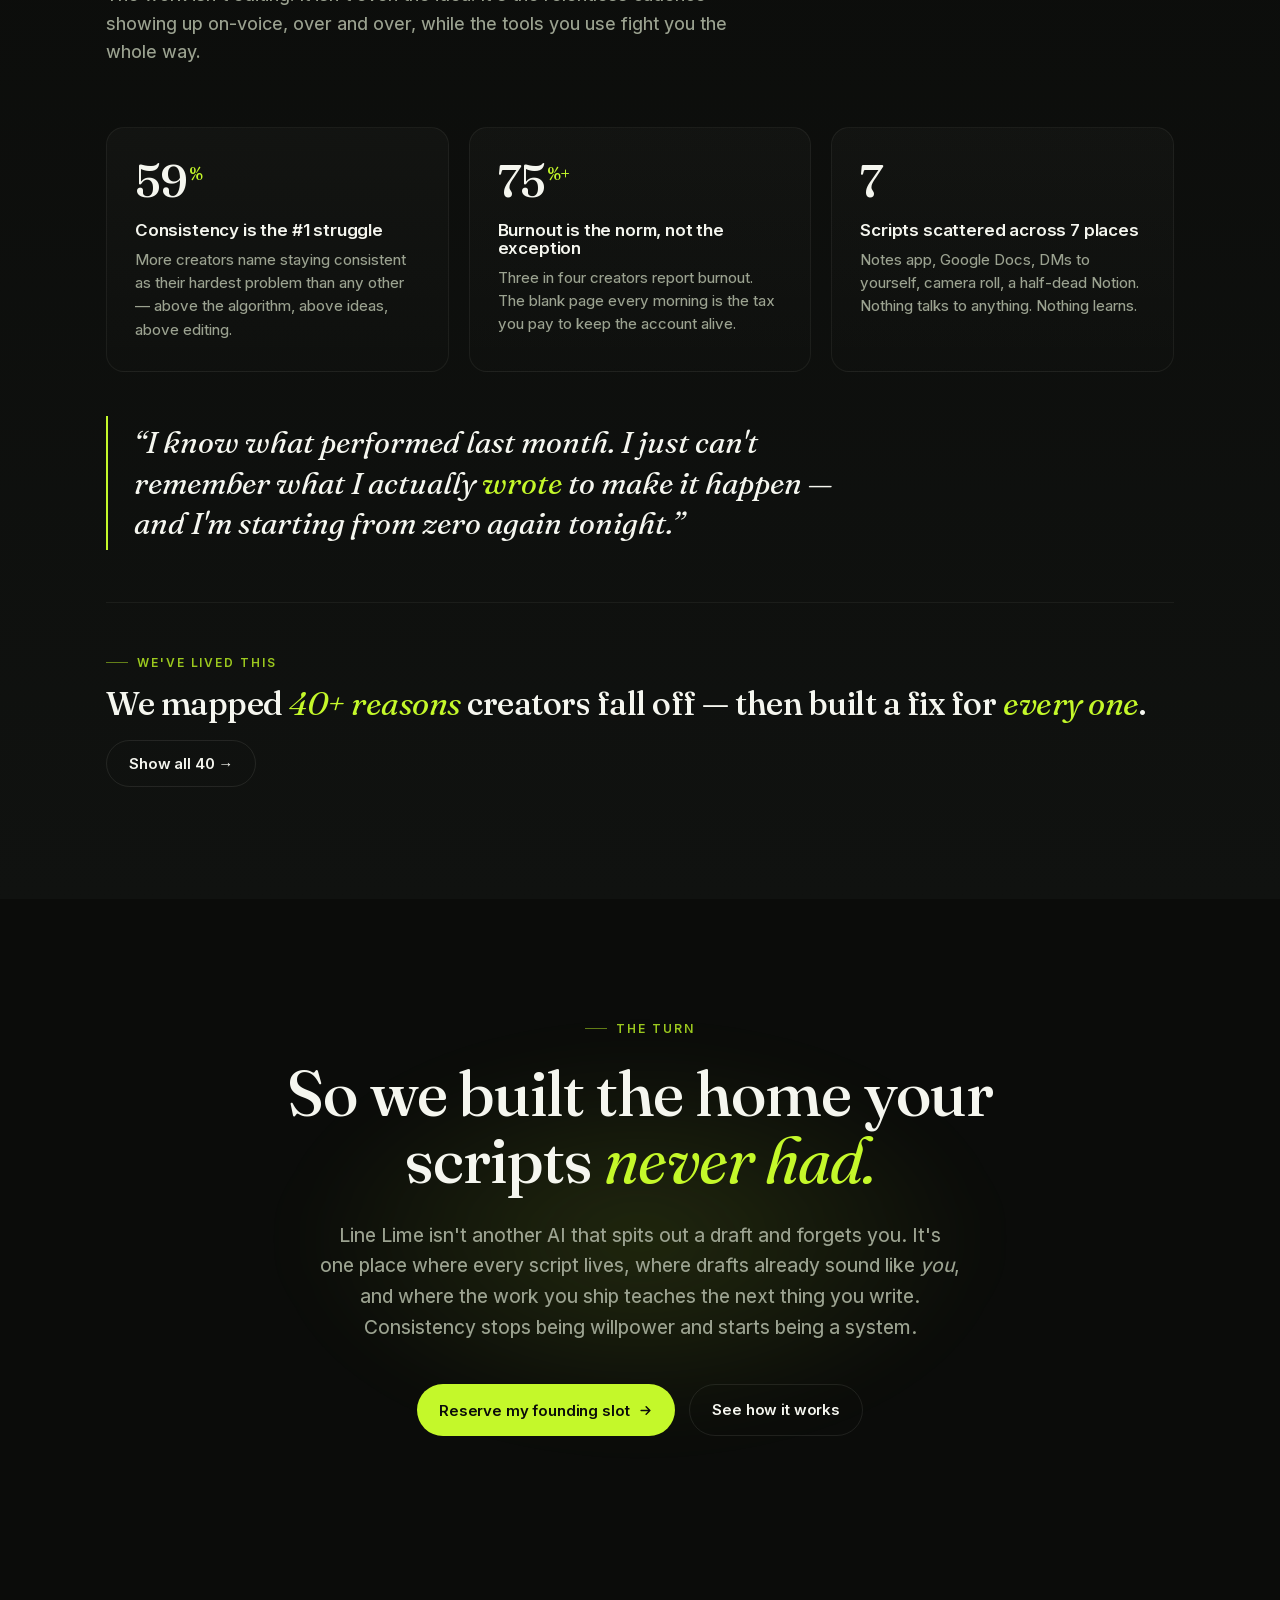
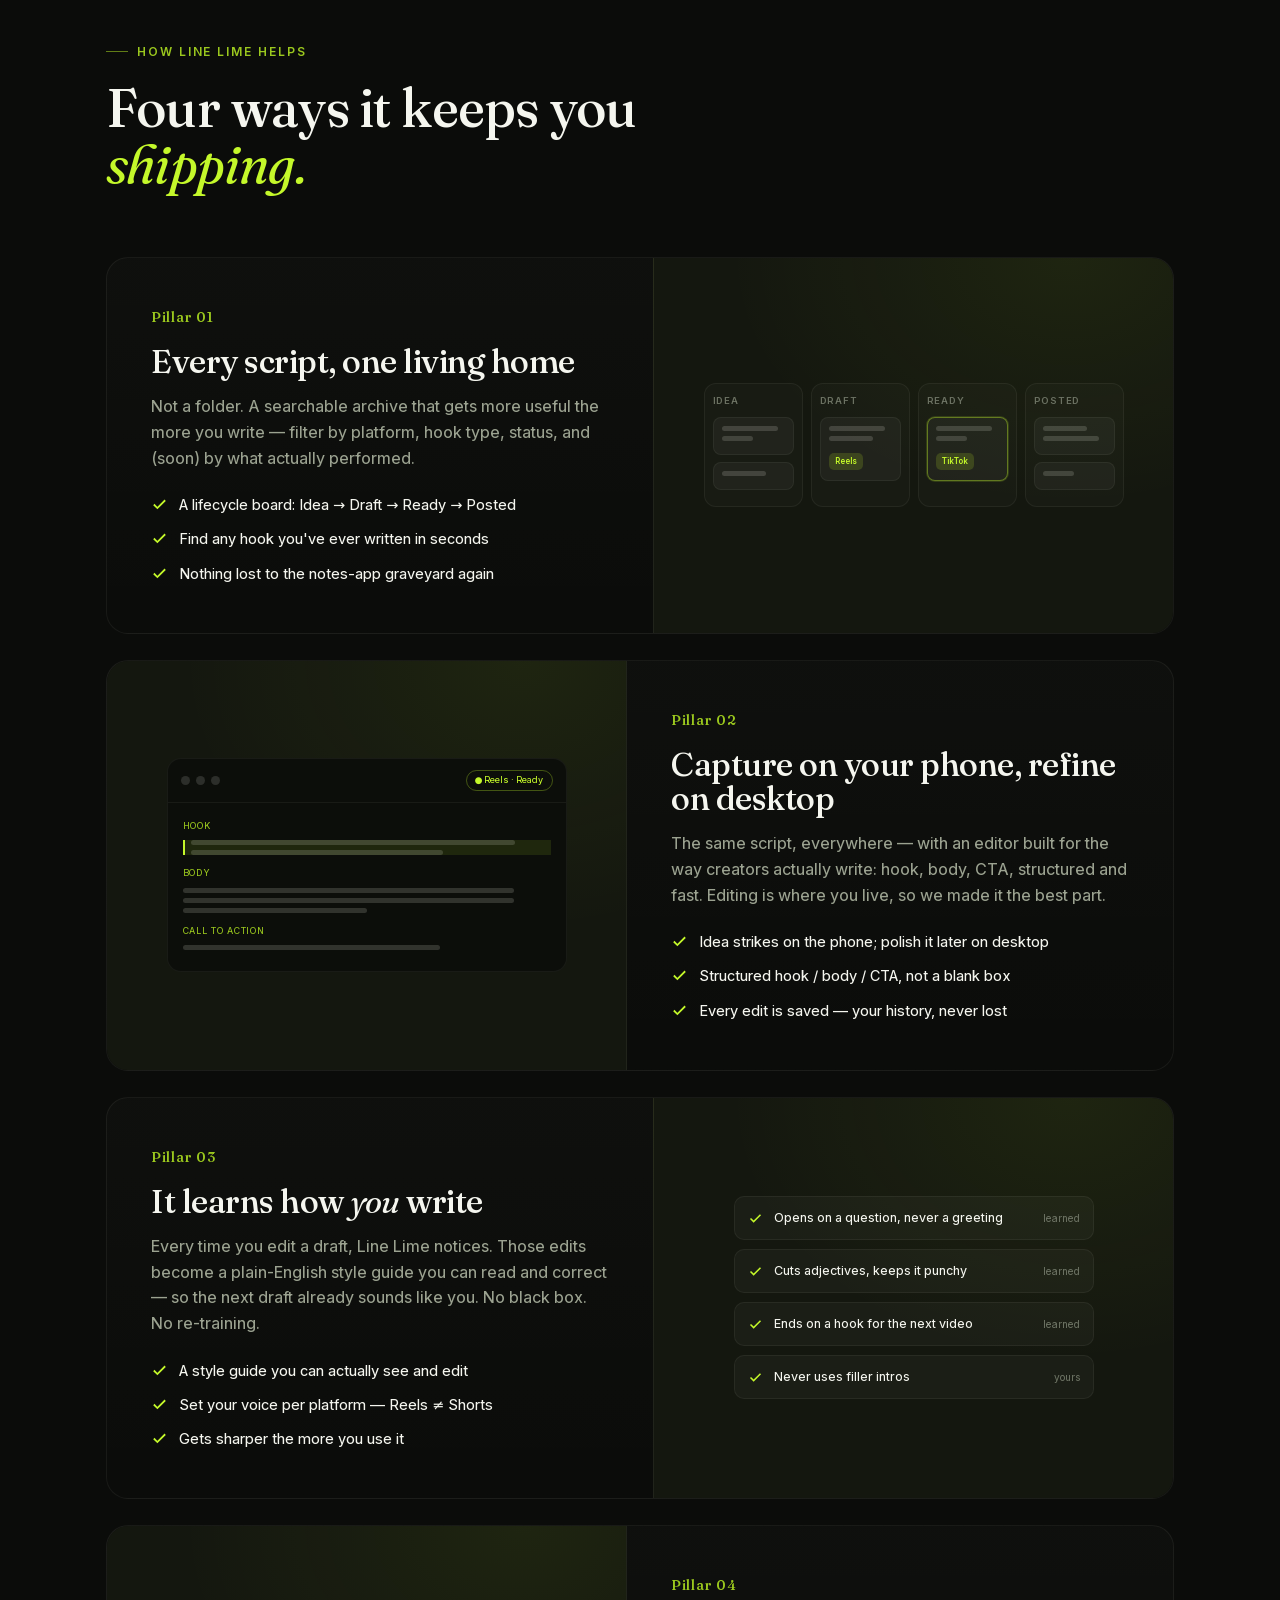
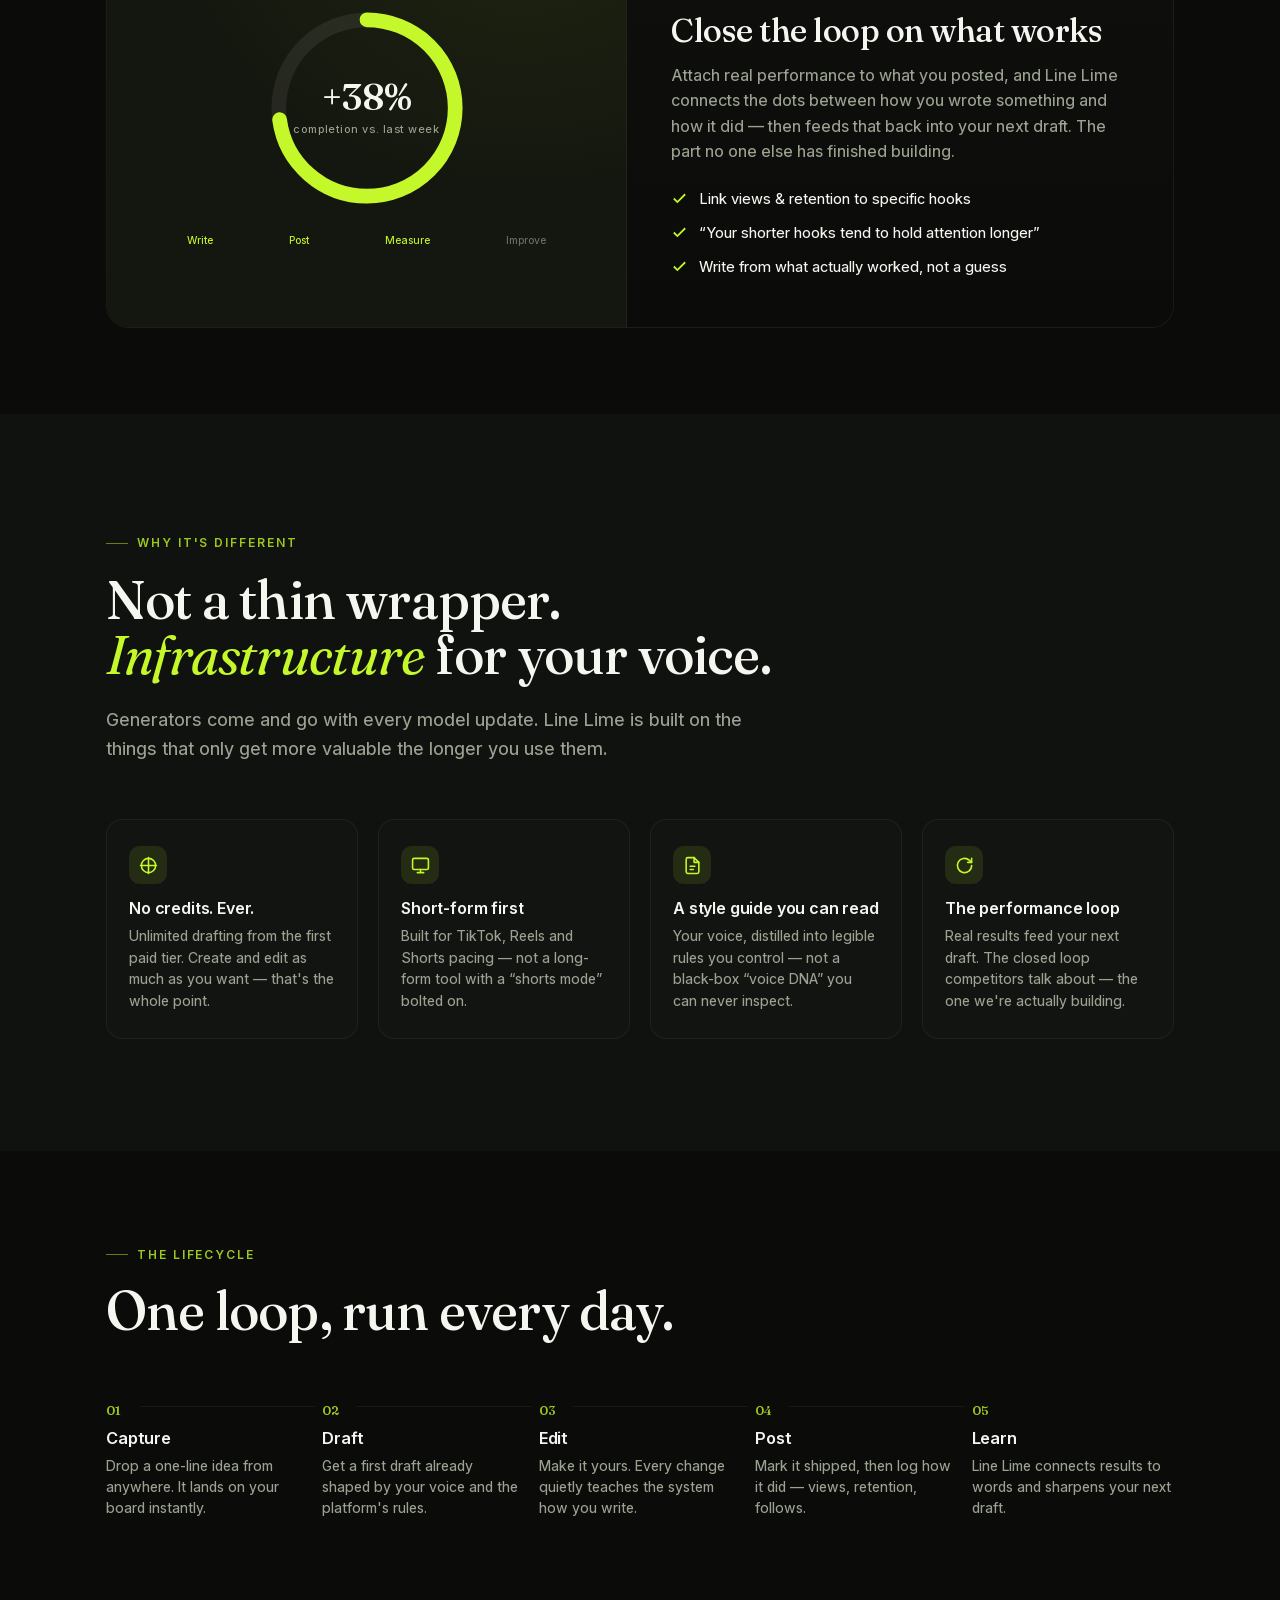
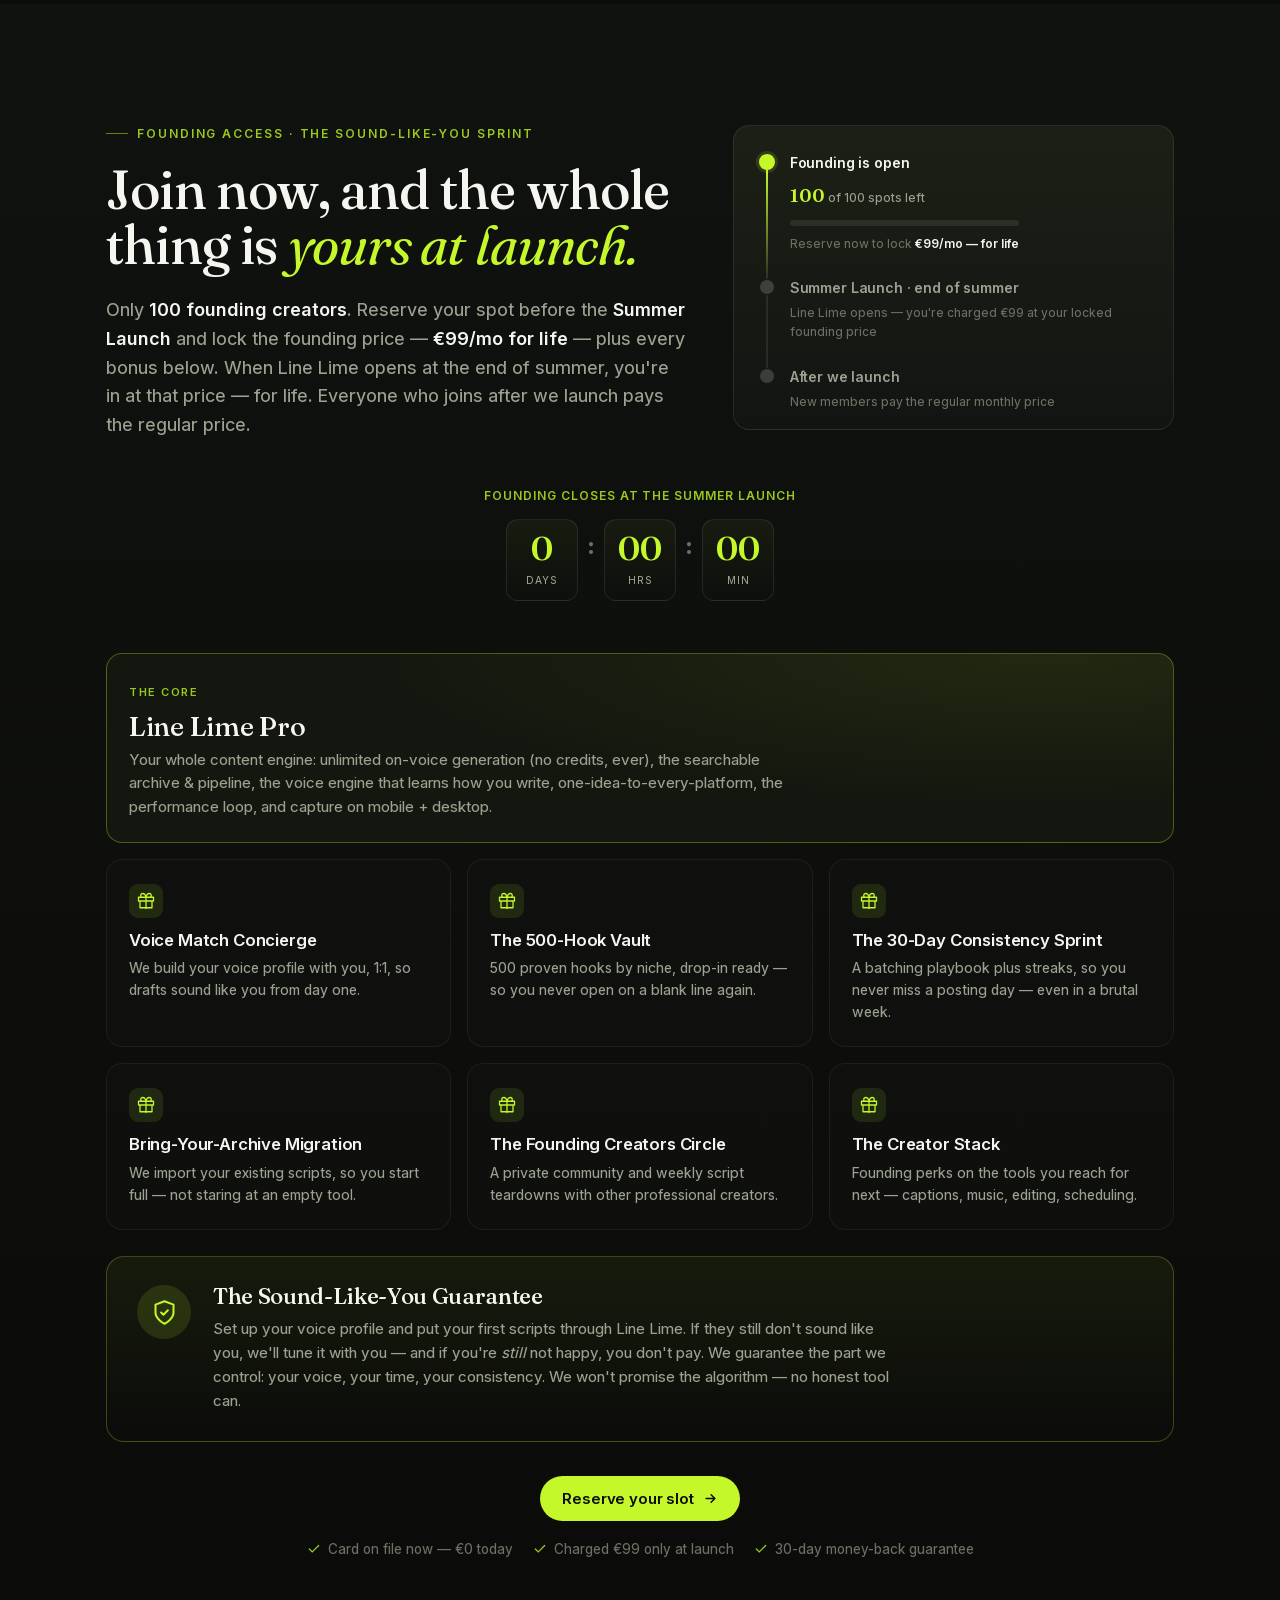
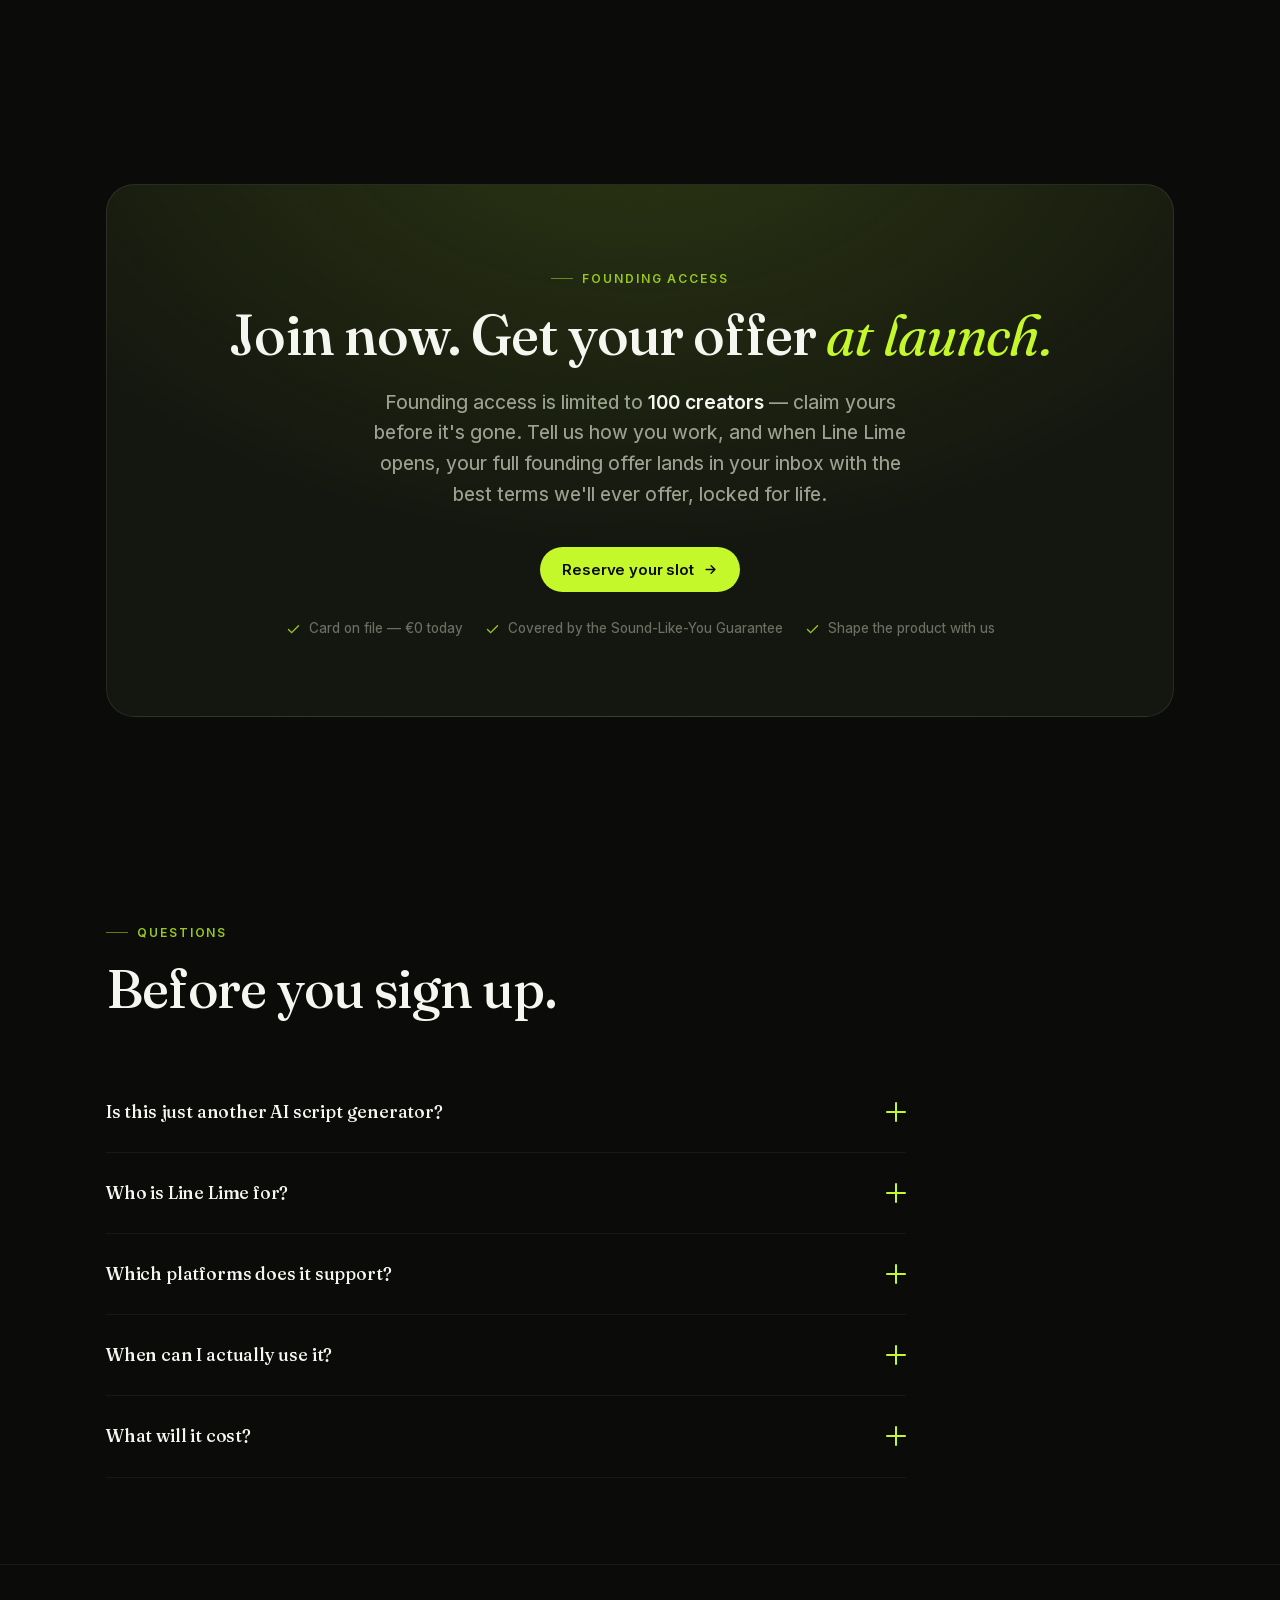
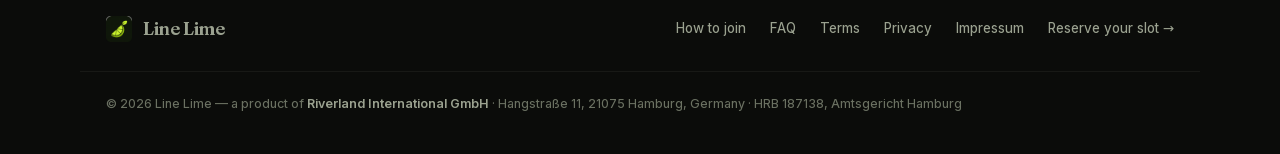
==== commit ed3da725: "Hero banner: full-width, redesigned, add first-100 scarcity line Co-Authored-By: Claude Opus 4.8 <no" ====
--- a/index.html
+++ b/index.html
@@ -501,17 +501,18 @@
   .countdown{text-align:center;margin:0 auto 26px;max-width:420px}
   .countdown-offer{margin:46px auto 4px}
   /* hero Summer-Launch banner + slim countdown */
-  .hero-banner{display:flex;align-items:center;justify-content:space-between;gap:10px 22px;flex-wrap:wrap;
-    border:1px solid rgba(196,248,42,.3);border-radius:14px;padding:11px 18px;margin-bottom:34px;max-width:660px;
-    background:linear-gradient(90deg,rgba(196,248,42,.10),rgba(196,248,42,.02));font-size:14px;color:var(--ink)}
-  .hb-left{display:inline-flex;align-items:center;gap:11px;flex-wrap:wrap}
-  .hb-left b{color:var(--lime);font-weight:600}
-  .hb-badge{font-size:11px;font-weight:700;letter-spacing:.04em;text-transform:uppercase;color:#0B0C0A;background:var(--lime);border-radius:20px;padding:4px 11px;white-space:nowrap}
-  .hb-cd{display:inline-flex;align-items:center;gap:5px;font-size:13.5px;color:var(--ink);white-space:nowrap;font-variant-numeric:tabular-nums}
-  .hb-cd b{font-family:'Fraunces',serif;font-weight:500;font-size:1.05rem;color:var(--lime)}
-  .hb-cd i{font-style:normal;color:var(--faint)}
-  .hb-cd span{color:var(--muted);margin-left:4px;font-family:'Inter',sans-serif;font-size:12px}
-  @media (max-width:560px){ .hero-banner{font-size:13px} }
+  .hero-banner{display:flex;align-items:center;gap:10px 16px;flex-wrap:wrap;
+    border:1px solid rgba(196,248,42,.28);border-radius:14px;padding:11px 12px 11px 14px;margin-bottom:38px;
+    background:linear-gradient(90deg,rgba(196,248,42,.12),rgba(196,248,42,.035) 55%,transparent);
+    font-size:13.5px;color:var(--muted)}
+  .hb-badge{font-size:11px;font-weight:700;letter-spacing:.05em;text-transform:uppercase;color:#0B0C0A;background:var(--lime);border-radius:8px;padding:6px 11px;white-space:nowrap;flex:none}
+  .hb-text{flex:1 1 auto;min-width:220px;line-height:1.4}
+  .hb-text b{color:var(--ink);font-weight:600}
+  .hb-cd{display:inline-flex;gap:7px;flex:none;margin-left:auto}
+  .hb-cell{display:inline-flex;align-items:baseline;gap:3px;background:rgba(11,12,10,.45);border:1px solid var(--line);border-radius:8px;padding:6px 9px}
+  .hb-cell b{font-family:'Fraunces',serif;font-weight:500;font-size:1.1rem;color:var(--lime);line-height:1;font-variant-numeric:tabular-nums}
+  .hb-cell i{font-style:normal;font-size:10.5px;color:var(--faint)}
+  @media (max-width:640px){ .hb-cd{margin-left:0} .hb-text{min-width:0} }
   .cd-head{font-size:12px;letter-spacing:.08em;text-transform:uppercase;color:var(--lime-dim);font-weight:600;margin-bottom:14px}
   .cd-row{display:flex;align-items:center;justify-content:center;gap:10px}
   .cd-unit{display:flex;flex-direction:column;align-items:center;min-width:72px;border:1px solid var(--line);border-radius:12px;padding:12px 8px;background:linear-gradient(180deg,rgba(196,248,42,.05),transparent)}
@@ -681,8 +682,13 @@
   <div class="hero-glow" aria-hidden="true"></div>
   <div class="wrap">
     <div class="hero-banner reveal">
-      <span class="hb-left"><span class="hb-badge">☀ Summer Launch</span> Lock the founding price — <b>€99/mo, for life</b></span>
-      <span class="hb-cd"><b data-cd-d>—</b>d <i>:</i> <b data-cd-h>—</b>h <i>:</i> <b data-cd-m>—</b>m <span>to launch</span></span>
+      <span class="hb-badge">☀ Summer Launch</span>
+      <span class="hb-text">Lock <b>€99/mo — for life.</b> First come, first served — <b>only the first 100</b> get the founding price.</span>
+      <span class="hb-cd">
+        <span class="hb-cell"><b data-cd-d>—</b><i>d</i></span>
+        <span class="hb-cell"><b data-cd-h>—</b><i>h</i></span>
+        <span class="hb-cell"><b data-cd-m>—</b><i>m</i></span>
+      </span>
     </div>
   </div>
   <div class="wrap hero-grid">
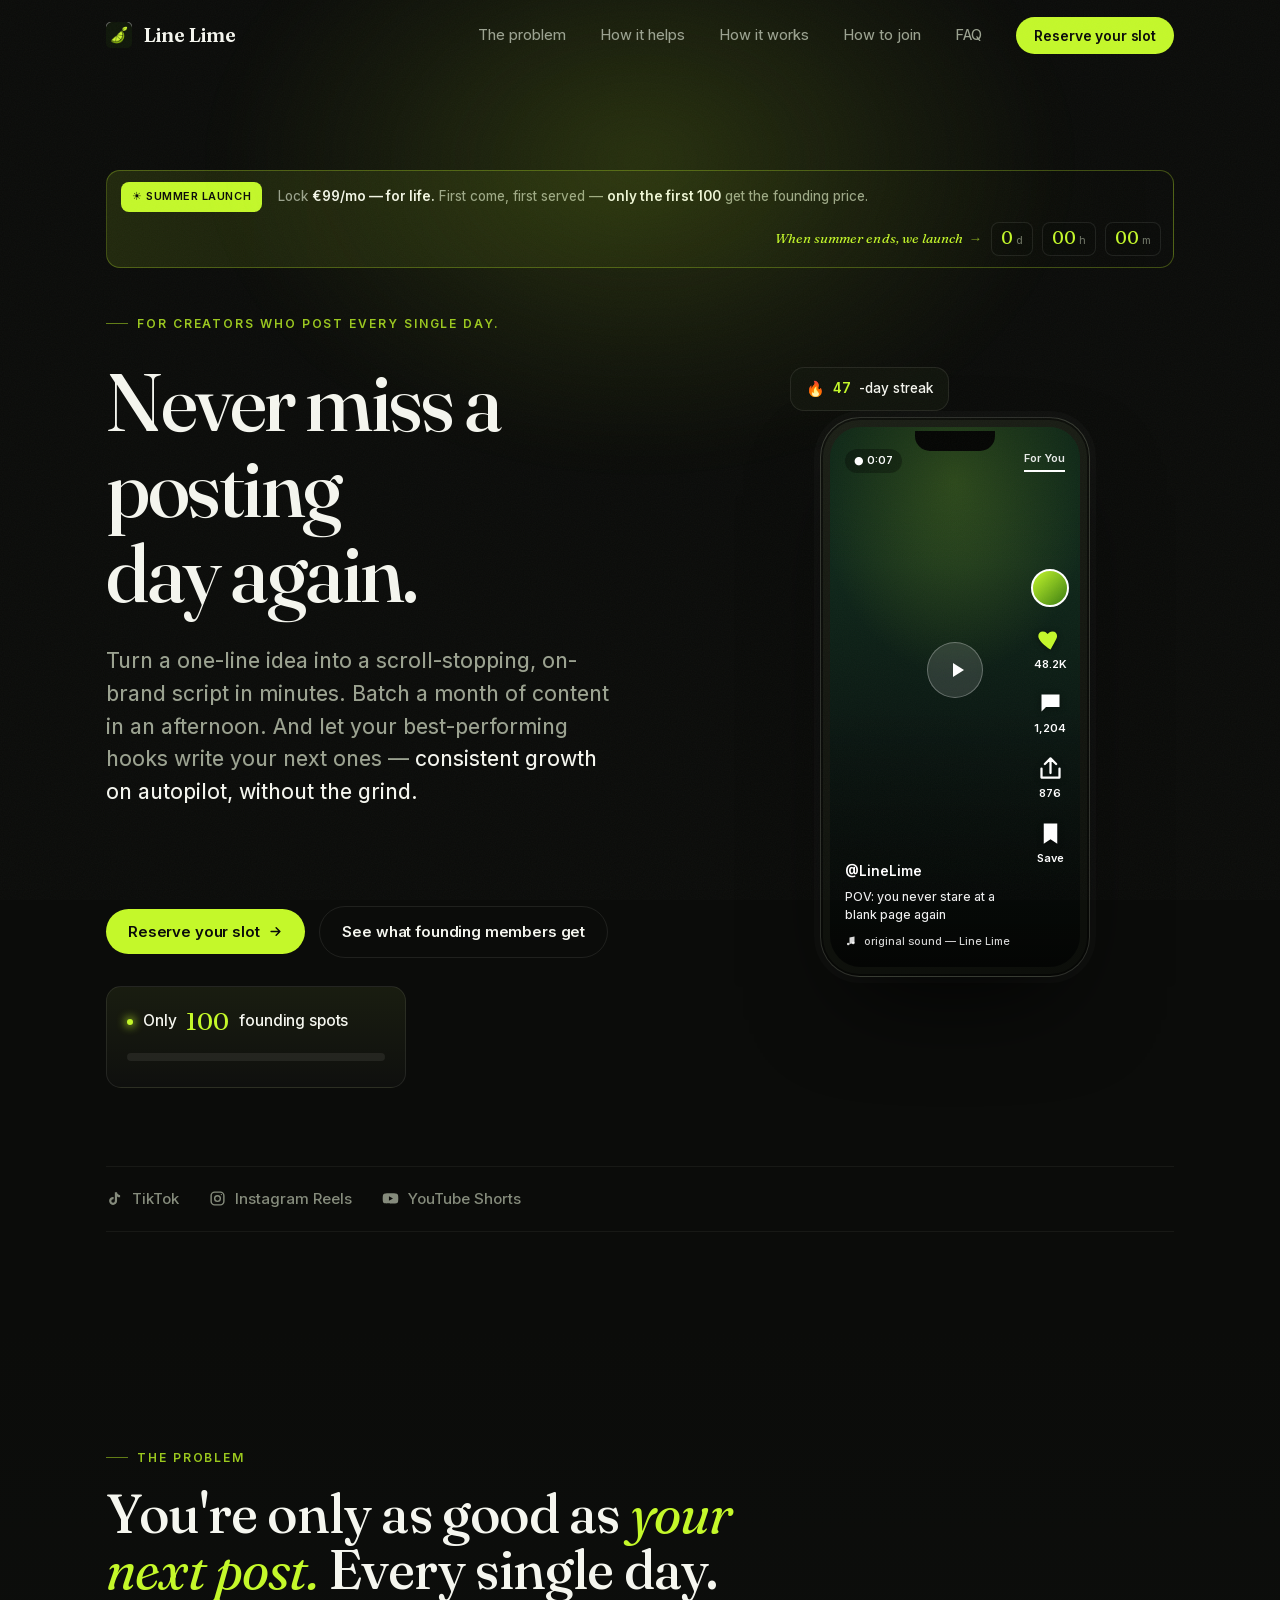
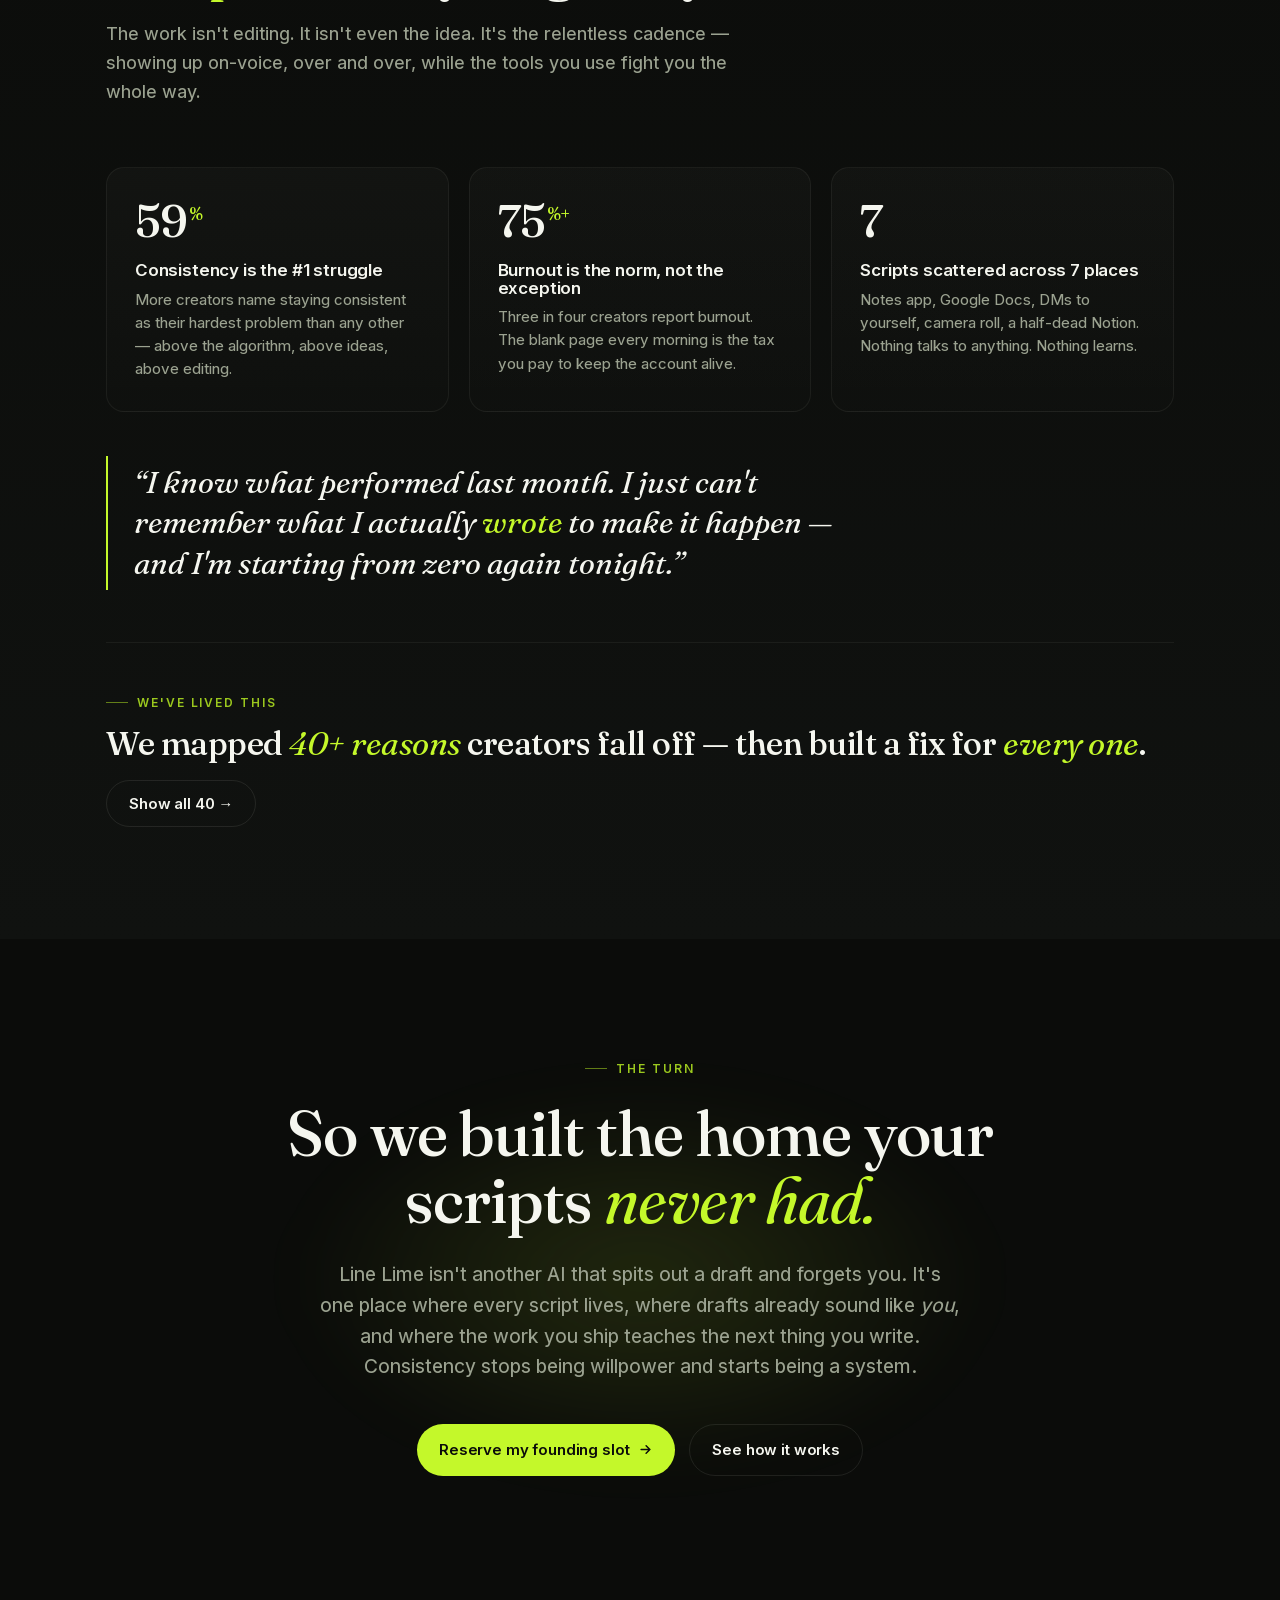
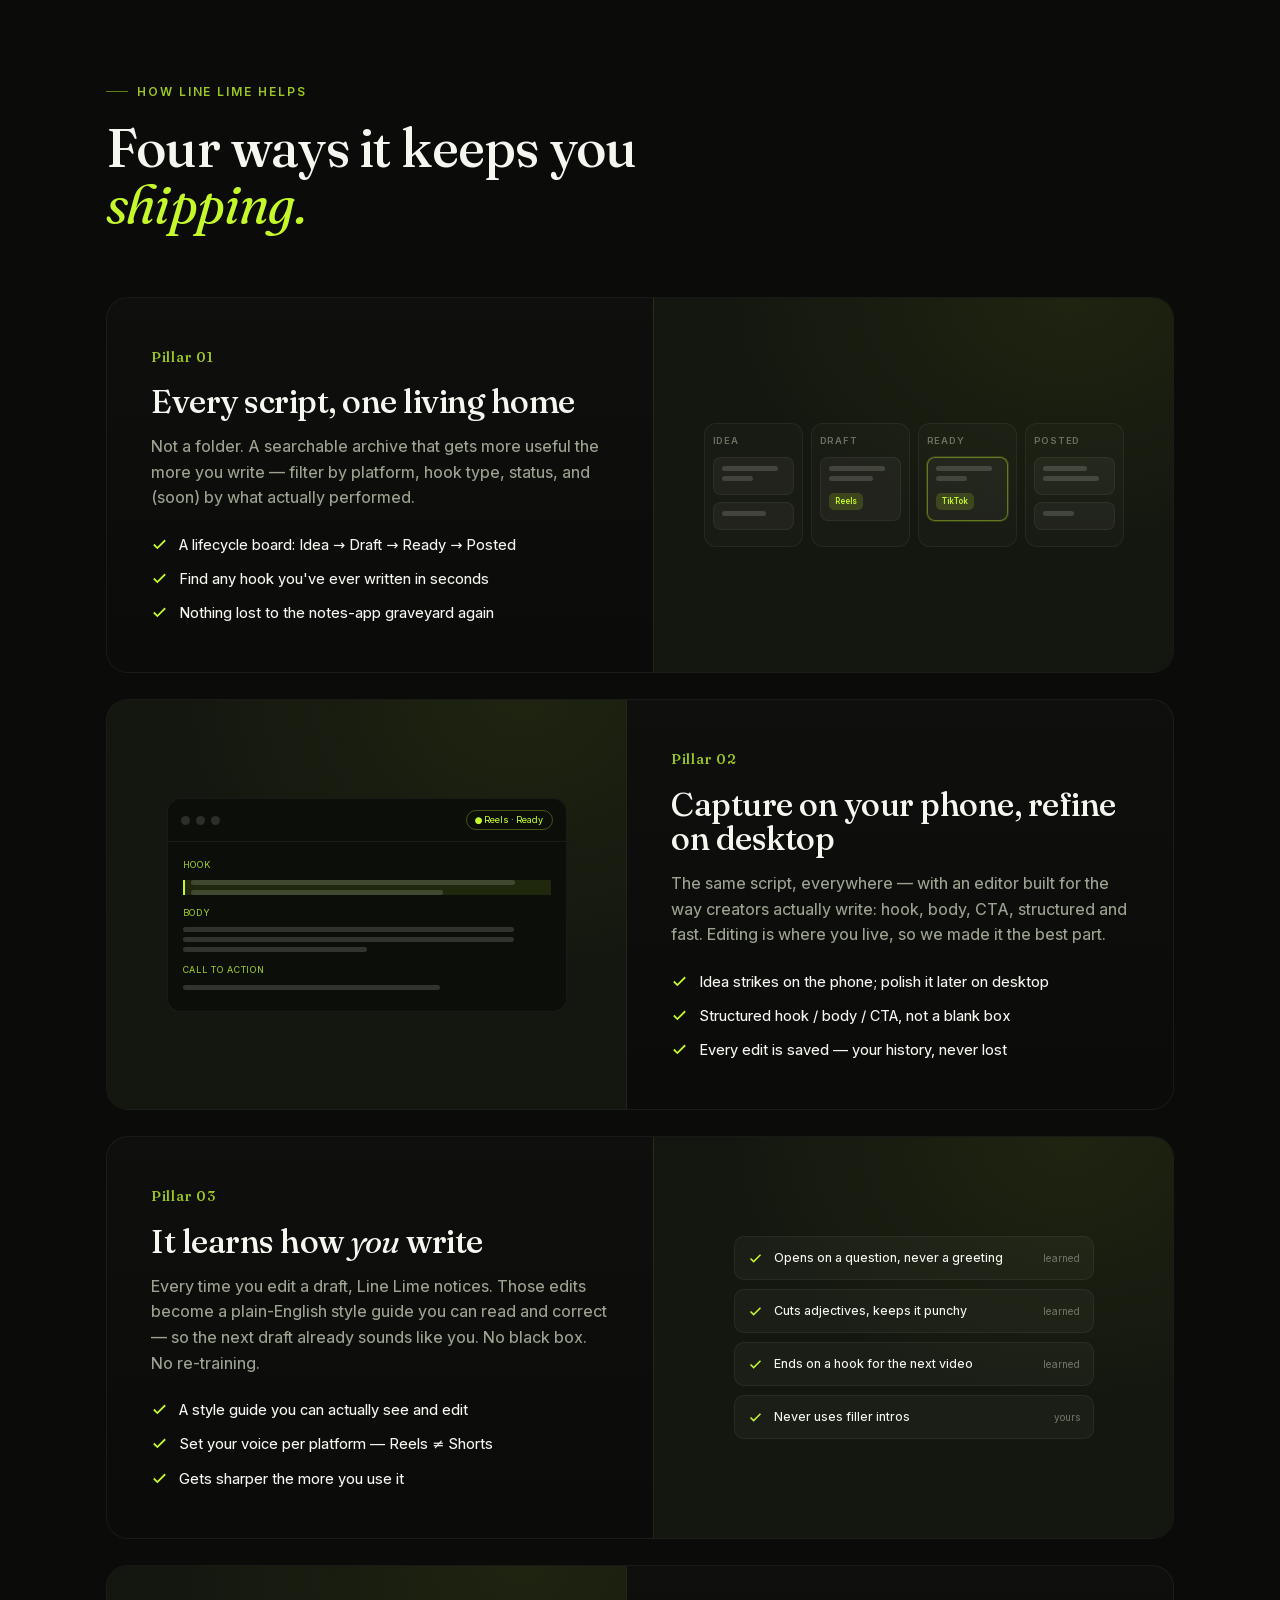
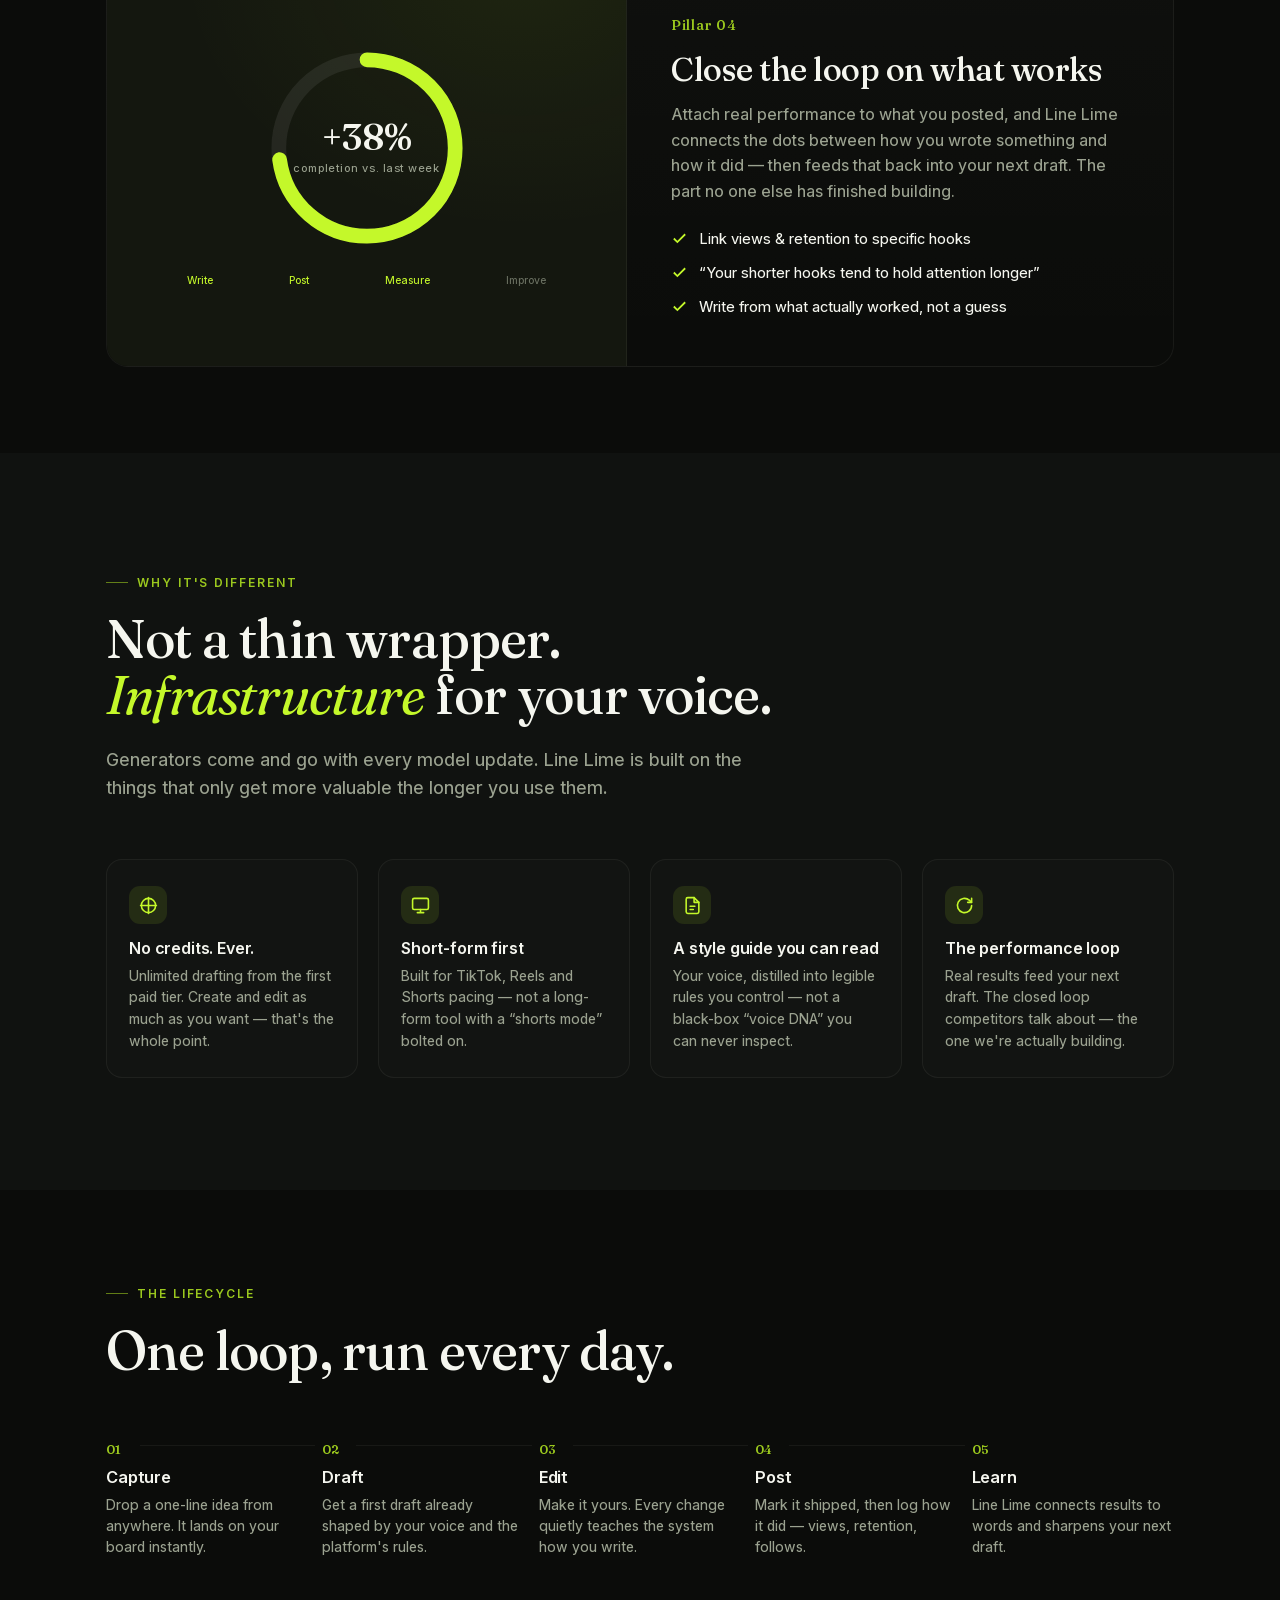
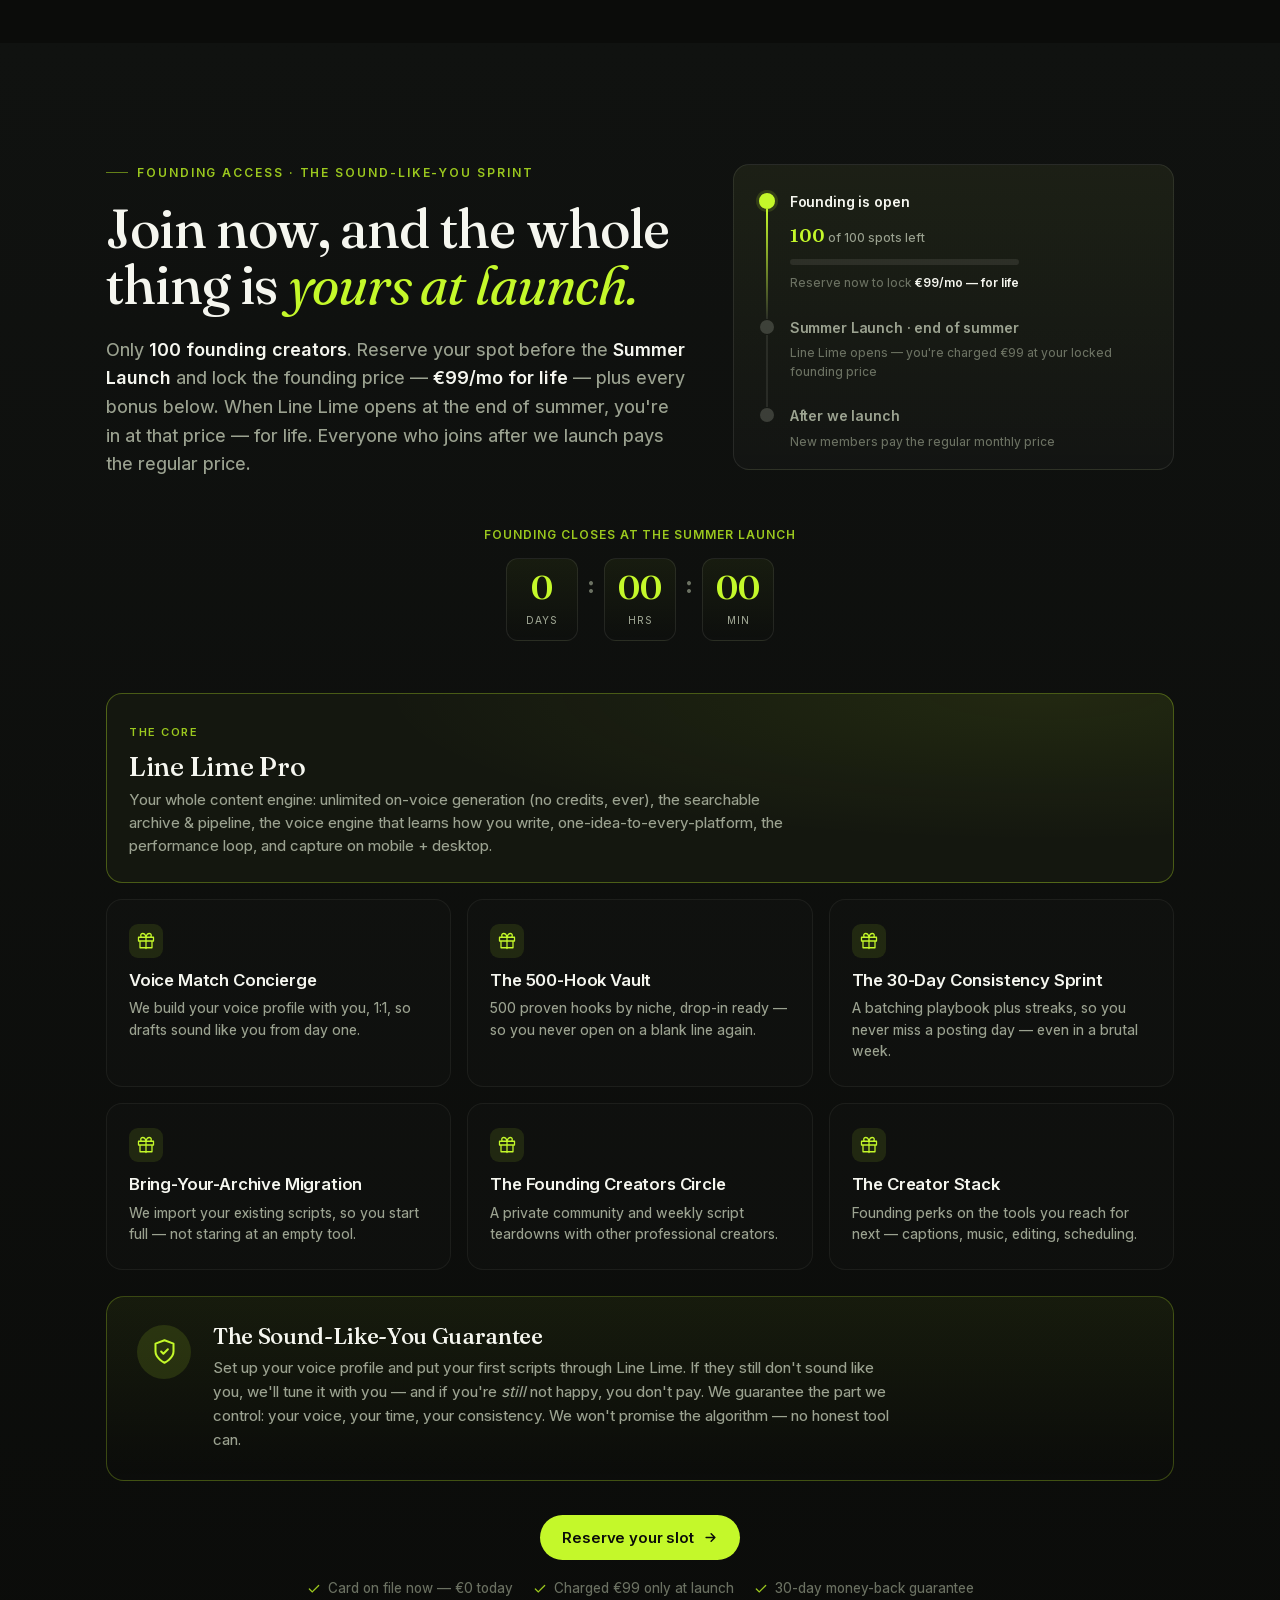
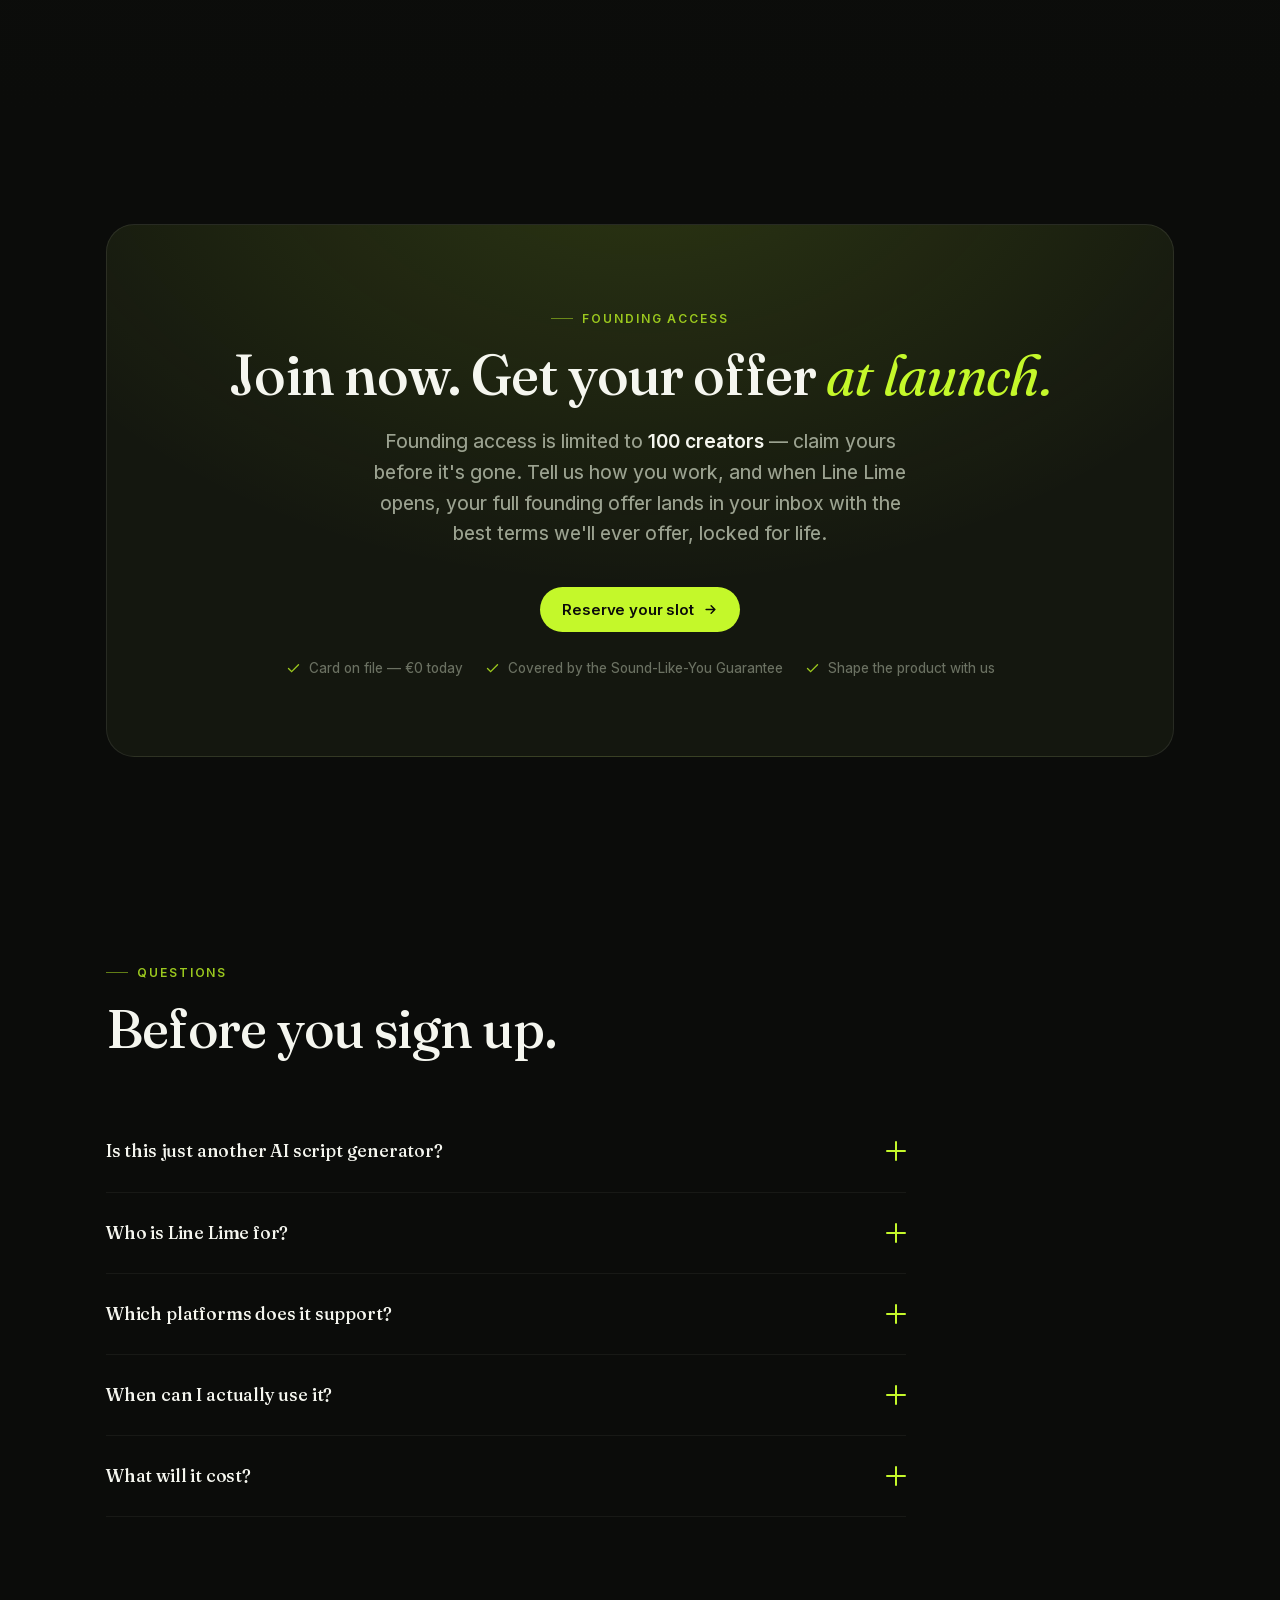
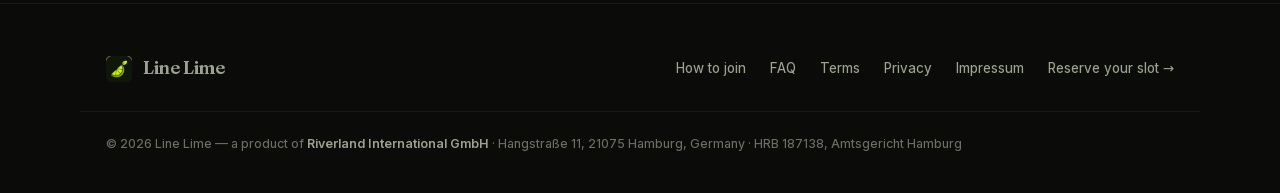
==== commit ba0b70d1: "Fix: reserve dialog no longer shows validation errors on open .form-msg.err forced display:block, ov" ====
--- a/index.html
+++ b/index.html
@@ -12,8 +12,8 @@
 <meta property="og:description" content="The home for a professional creator's short-form scripts. Write, edit, organize, and learn from every one — so you ship consistently without burning out." />
 <meta name="theme-color" content="#0B0C0A" />
 <meta name="twitter:card" content="summary_large_image" />
-<meta property="og:image" content="https://linelime.riverland-int.com/logo.png" />
-<meta name="twitter:image" content="https://linelime.riverland-int.com/logo.png" />
+<meta property="og:image" content="https://linelime.io/logo.png" />
+<meta name="twitter:image" content="https://linelime.io/logo.png" />
 
 <link rel="stylesheet" href="fonts.css" />
 
@@ -508,11 +508,13 @@
   .hb-badge{font-size:11px;font-weight:700;letter-spacing:.05em;text-transform:uppercase;color:#0B0C0A;background:var(--lime);border-radius:8px;padding:6px 11px;white-space:nowrap;flex:none}
   .hb-text{flex:1 1 auto;min-width:220px;line-height:1.4}
   .hb-text b{color:var(--ink);font-weight:600}
-  .hb-cd{display:inline-flex;gap:7px;flex:none;margin-left:auto}
+  .hb-cd{display:inline-flex;align-items:center;gap:9px;flex:none;margin-left:auto}
+  .hb-pitch{font-family:'Fraunces',serif;font-style:italic;font-weight:500;font-size:13.5px;line-height:1.15;color:var(--lime);white-space:nowrap;letter-spacing:.005em}
+  .hb-pitch .hb-arrow{font-style:normal;margin-left:5px;opacity:.65}
   .hb-cell{display:inline-flex;align-items:baseline;gap:3px;background:rgba(11,12,10,.45);border:1px solid var(--line);border-radius:8px;padding:6px 9px}
   .hb-cell b{font-family:'Fraunces',serif;font-weight:500;font-size:1.1rem;color:var(--lime);line-height:1;font-variant-numeric:tabular-nums}
   .hb-cell i{font-style:normal;font-size:10.5px;color:var(--faint)}
-  @media (max-width:640px){ .hb-cd{margin-left:0} .hb-text{min-width:0} }
+  @media (max-width:640px){ .hb-cd{margin-left:0} .hb-text{min-width:0} .hb-pitch{white-space:normal} }
   .cd-head{font-size:12px;letter-spacing:.08em;text-transform:uppercase;color:var(--lime-dim);font-weight:600;margin-bottom:14px}
   .cd-row{display:flex;align-items:center;justify-content:center;gap:10px}
   .cd-unit{display:flex;flex-direction:column;align-items:center;min-width:72px;border:1px solid var(--line);border-radius:12px;padding:12px 8px;background:linear-gradient(180deg,rgba(196,248,42,.05),transparent)}
@@ -600,7 +602,7 @@
   .hp{position:absolute;left:-9999px;opacity:0}
 
   .form-msg{display:none;padding:8px 0}
-  .form-msg.err{display:block;color:#ff8b8b;font-size:13.5px;margin-top:8px;text-align:center}
+  .form-msg.err{color:#ff8b8b;font-size:13.5px;margin-top:8px;text-align:center}
 
   .success{display:none;text-align:center;padding:50px 34px 44px}
   .success.show{display:block}
@@ -685,6 +687,7 @@
       <span class="hb-badge">☀ Summer Launch</span>
       <span class="hb-text">Lock <b>€99/mo — for life.</b> First come, first served — <b>only the first 100</b> get the founding price.</span>
       <span class="hb-cd">
+        <span class="hb-pitch">When summer ends, we launch<span class="hb-arrow">→</span></span>
         <span class="hb-cell"><b data-cd-d>—</b><i>d</i></span>
         <span class="hb-cell"><b data-cd-h>—</b><i>h</i></span>
         <span class="hb-cell"><b data-cd-m>—</b><i>m</i></span>
